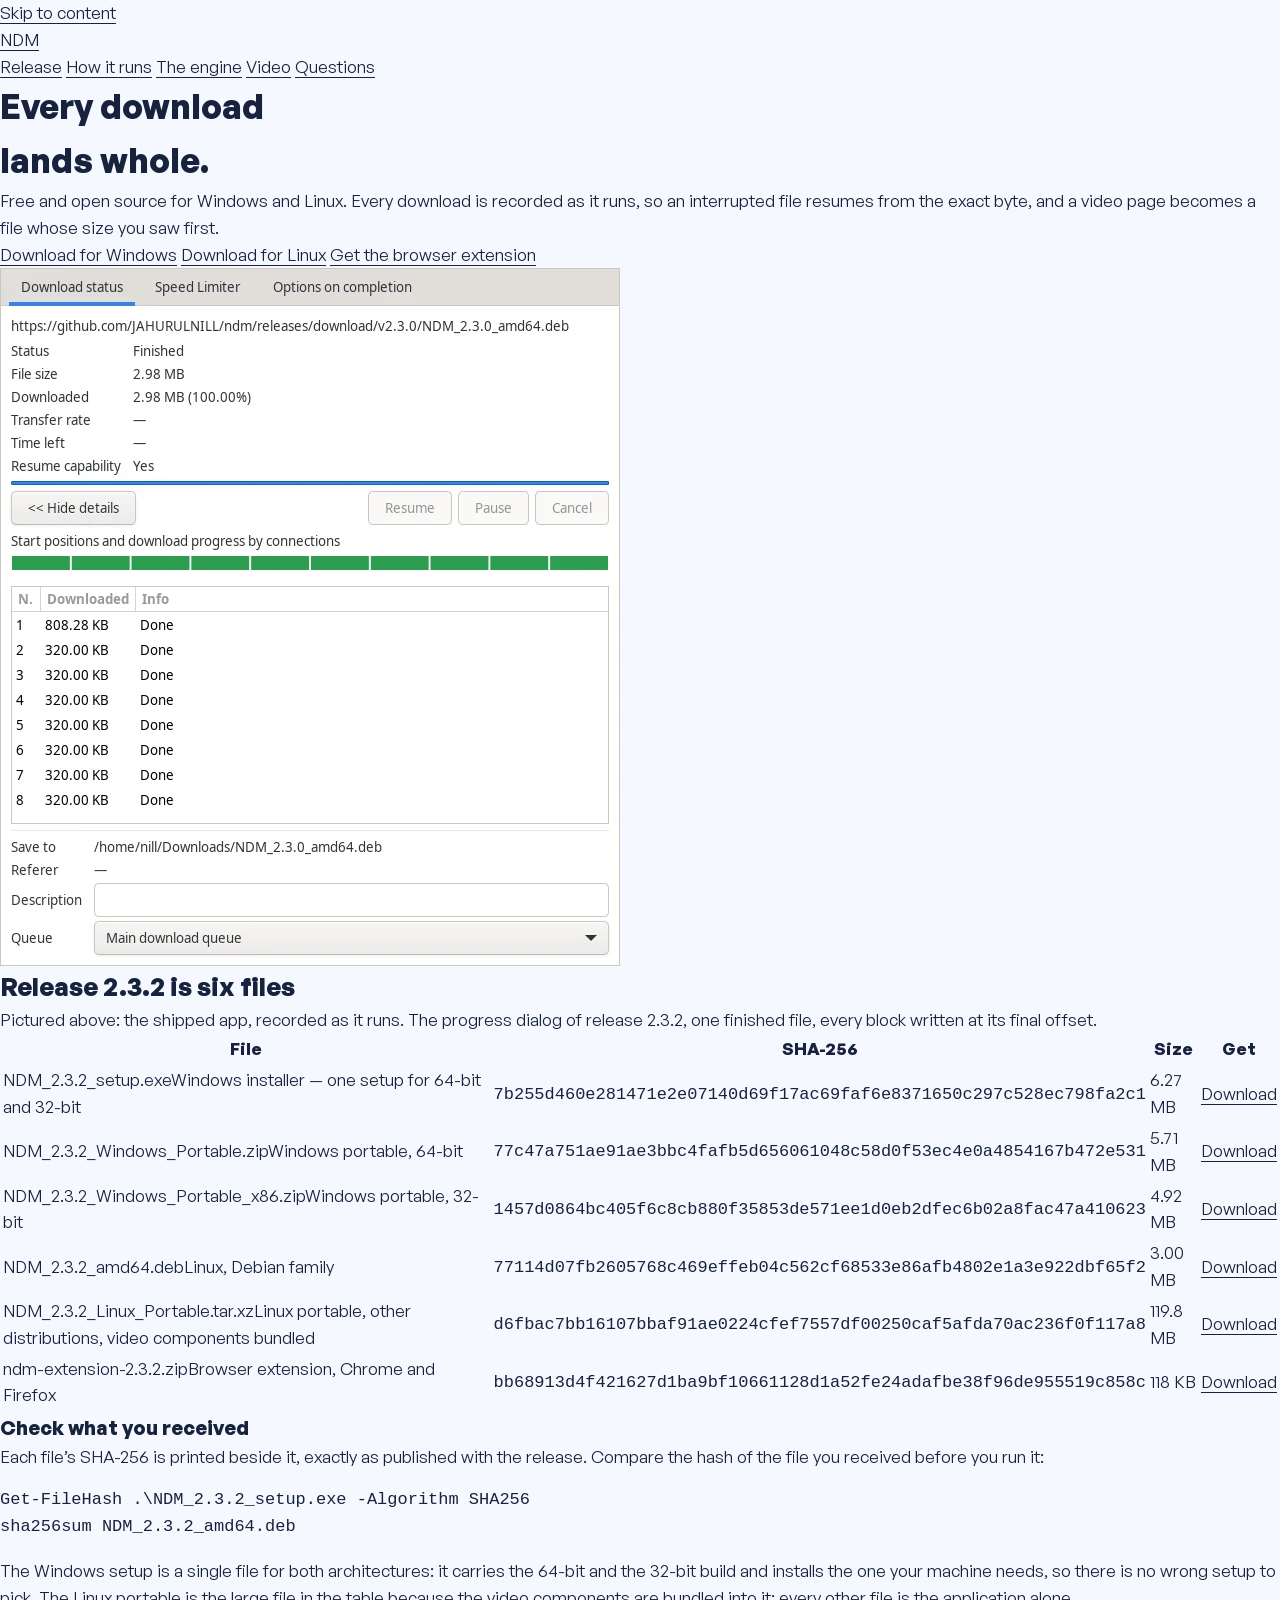
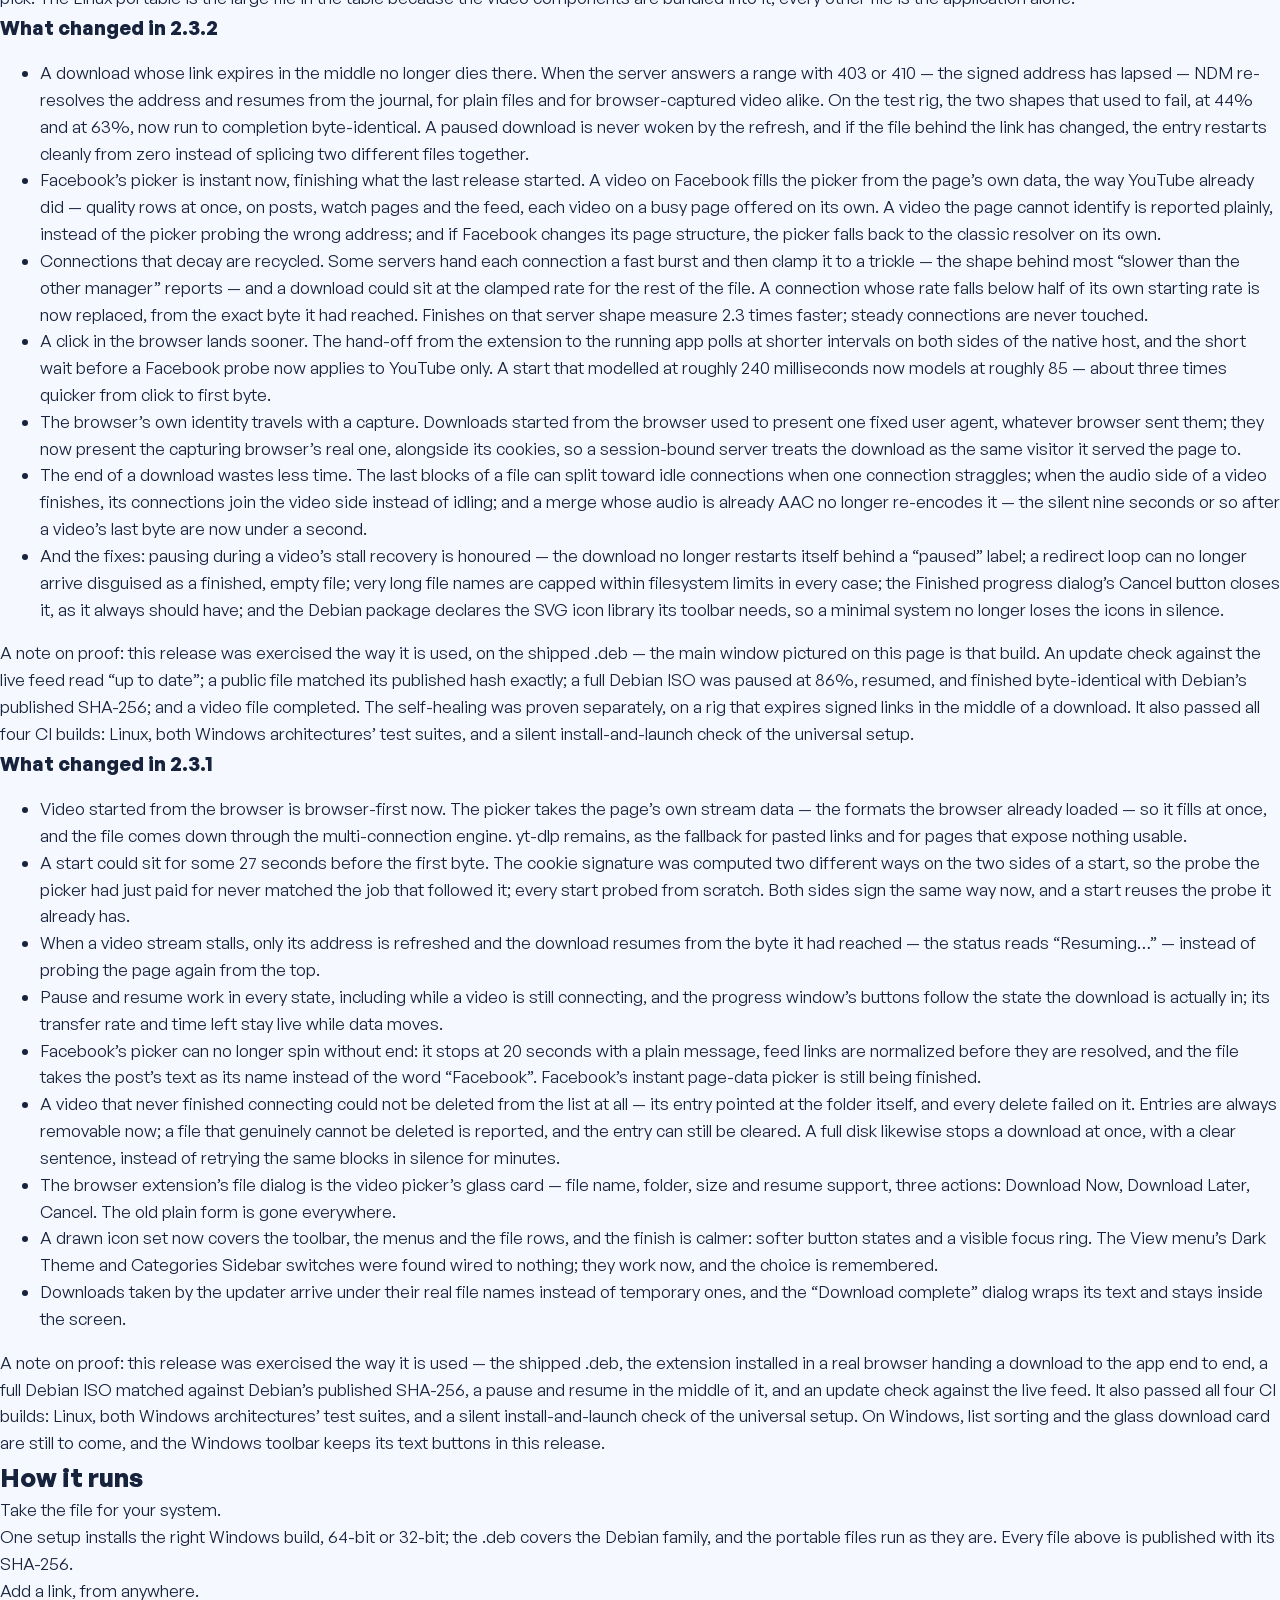
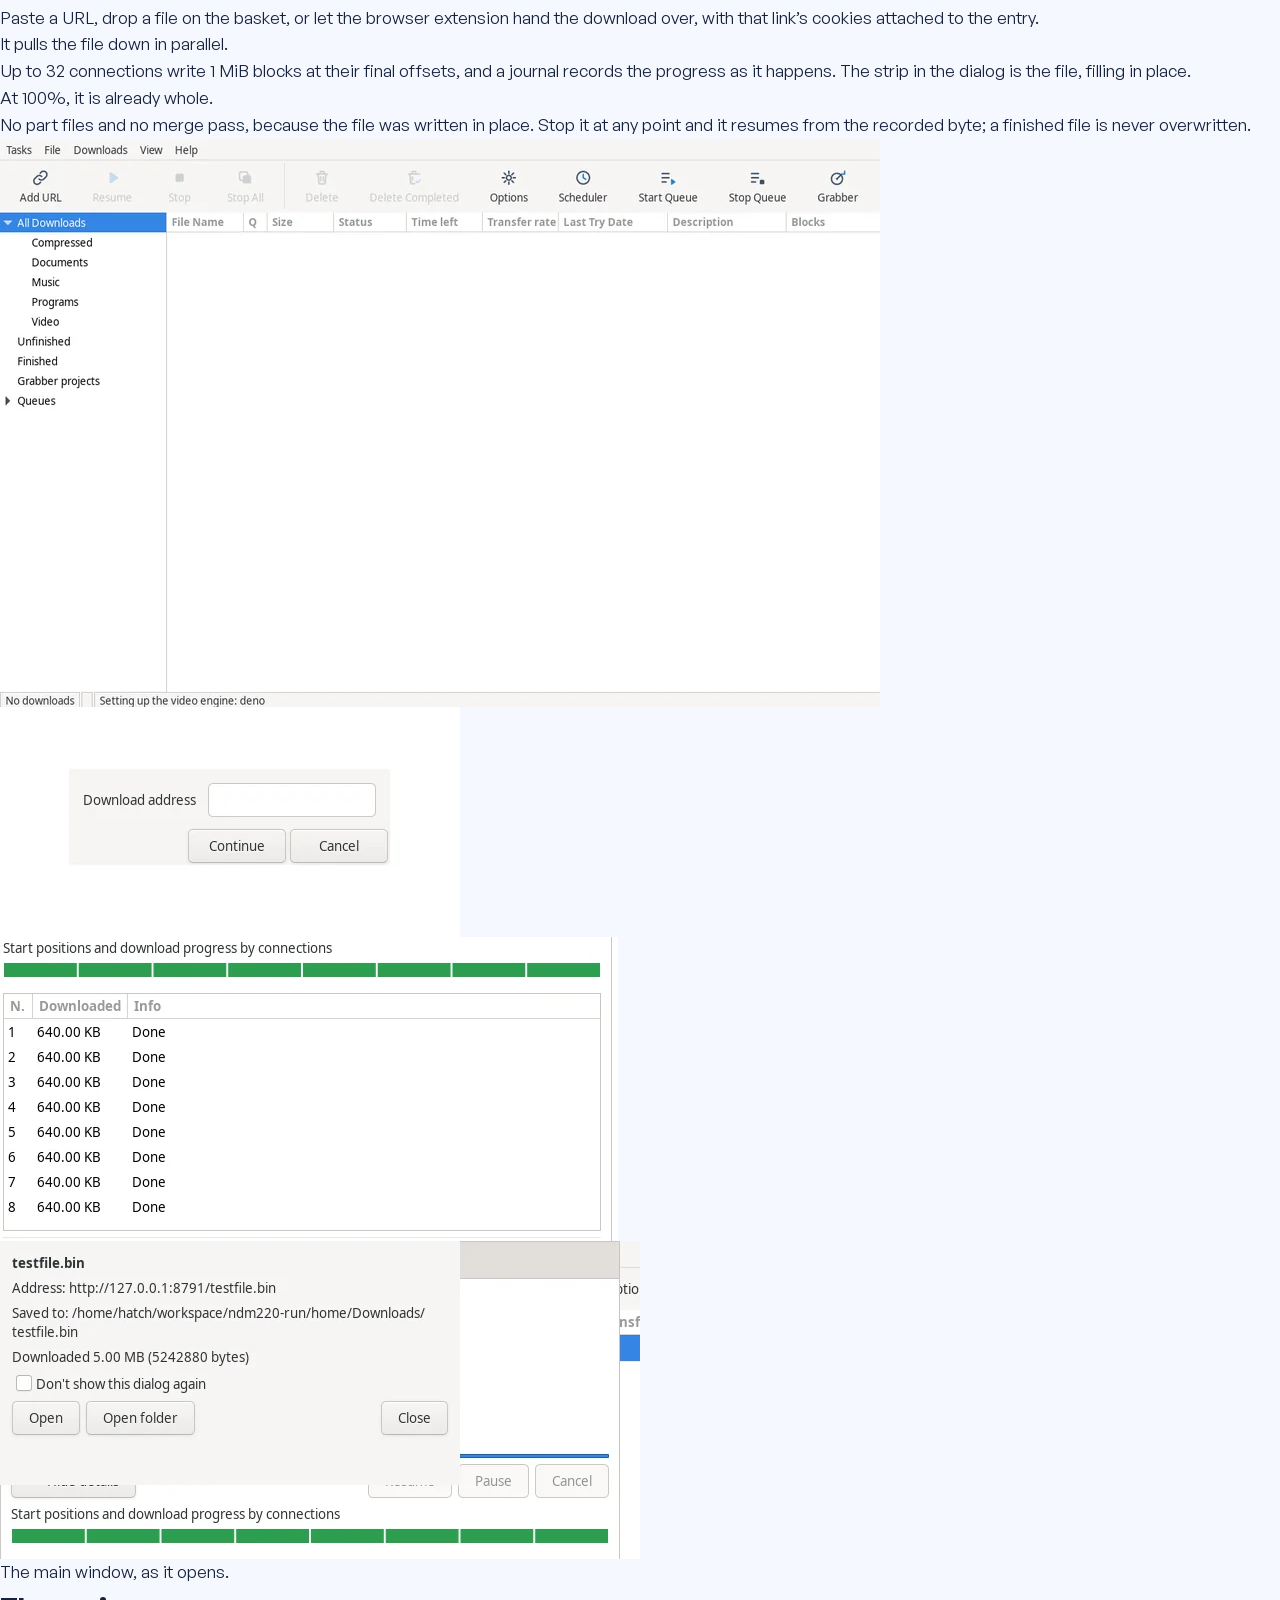
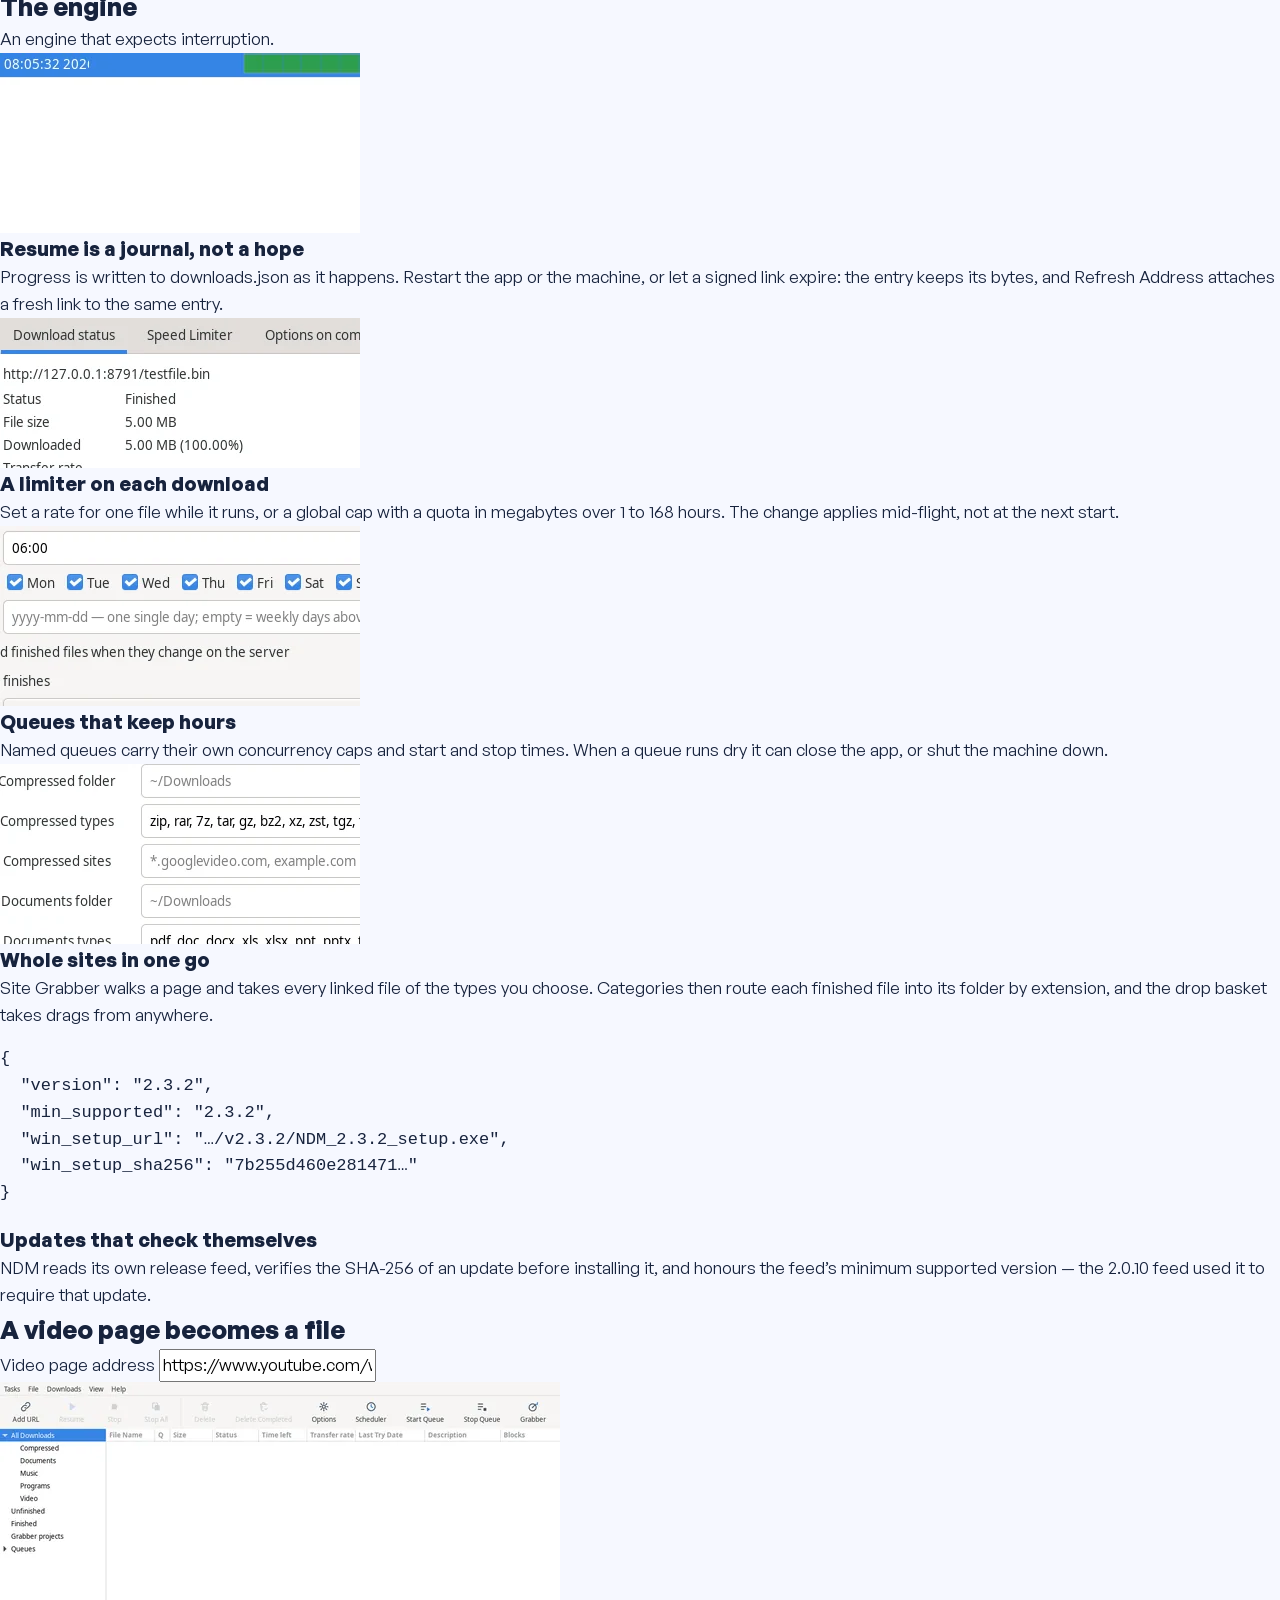
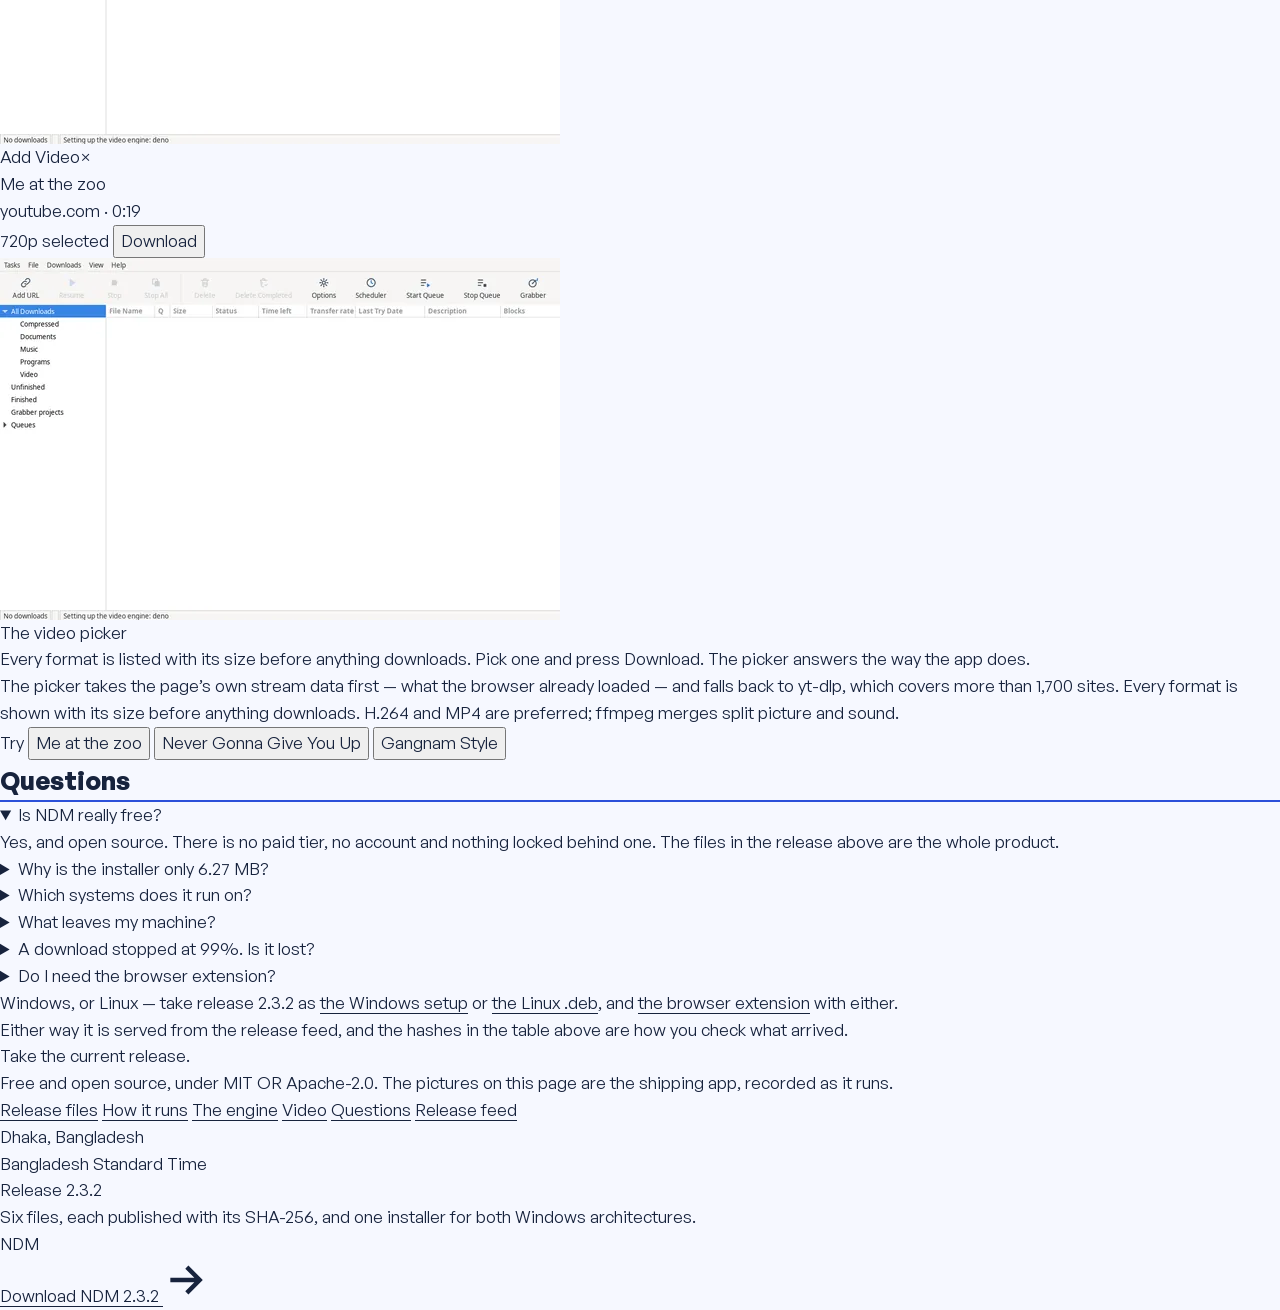
==== index.html @ d0471bc3 "site: release 2.3.2 — downloads, hashes, what changed, shipped screenshot" ====
<!DOCTYPE html>
<html lang="en">
<head>
<meta charset="utf-8">
<meta name="viewport" content="width=device-width, initial-scale=1">
<title>NDM — Nill Download Manager for Windows and Linux</title>
<meta name="description" content="NDM is a free download manager for Windows and Linux: up to 32 parallel connections per file, resume after restarts, video downloads via yt-dlp, a browser extension, and hash-verified self-updates.">
<link rel="icon" href="assets/favicon.svg" type="image/svg+xml">
<link rel="preconnect" href="https://api.fontshare.com">
<link rel="preconnect" href="https://cdn.fontshare.com" crossorigin>
<link href="https://api.fontshare.com/v2/css?f[]=general-sans@400,500,700&display=swap" rel="stylesheet">
<link rel="stylesheet" href="styles.css">
<script>document.documentElement.classList.add('js');</script>
</head>
<body>
<a class="skip" href="#main">Skip to content</a>

<header class="hero" id="top">
  <div class="topbar">
    <a class="wordmark" href="#top">NDM</a>
    <nav class="topnav" aria-label="Sections">
      <a href="#release">Release</a>
      <a href="#how">How it runs</a>
      <a href="#engine">The engine</a>
      <a href="#video">Video</a>
      <a href="#questions">Questions</a>
    </nav>
  </div>

  <div class="hero-copy">
    <h1 class="hero-name">Every download<br>lands whole.</h1>
    <p class="hero-support">Free and open source for Windows and Linux. Every download is recorded as it runs, so an interrupted file resumes from the exact byte, and a video page becomes a file whose size you saw first.</p>
    <div class="hero-action">
      <a class="btn" id="hero-download" href="https://github.com/JAHURULNILL/ndm/releases/download/v2.3.2/NDM_2.3.2_setup.exe">Download for Windows</a>
      <a class="btn btn-alt" id="hero-alt" href="https://github.com/JAHURULNILL/ndm/releases/download/v2.3.2/NDM_2.3.2_amd64.deb">Download for Linux</a>
      <a class="btn btn-ghost" href="https://github.com/JAHURULNILL/ndm/releases/download/v2.3.2/ndm-extension-2.3.2.zip">Get the browser extension</a>
    </div>
  </div>

  <div class="stage" aria-hidden="false">
    <figure class="hero-frag shutter">
      <img src="[data-uri]" alt="The NDM progress dialog at the end of a download: eight connections, each block of the file marked Done, the connection strip full" width="620" height="698">
    </figure>
  </div>
</header>

<main id="main">

<section class="release" id="release">
  <h2 class="sec-head rv">Release <span data-ver>2.3.2</span> is six files</h2>
  <p class="frag-cap rv">Pictured above: the shipped app, recorded as it runs. The progress dialog of release <span data-ver>2.3.2</span>, one finished file, every block written at its final offset.</p>

  <div class="ftable-wrap rv">
    <table class="ftable">
      <thead>
        <tr><th scope="col">File</th><th scope="col">SHA-256</th><th scope="col" class="num">Size</th><th scope="col"><span class="vh">Get</span></th></tr>
      </thead>
      <tbody>
        <tr>
          <td class="f-file"><span class="f-name">NDM_2.3.2_setup.exe</span><span class="f-kind">Windows installer — one setup for 64-bit and 32-bit</span></td>
          <td class="f-hash"><code data-hash="win_setup">7b255d460e281471e2e07140d69f17ac69faf6e8371650c297c528ec798fa2c1</code></td>
          <td class="f-size num">6.27 MB</td>
          <td class="f-get"><a href="https://github.com/JAHURULNILL/ndm/releases/download/v2.3.2/NDM_2.3.2_setup.exe" data-get="win_setup">Download</a></td>
        </tr>
        <tr>
          <td class="f-file"><span class="f-name">NDM_2.3.2_Windows_Portable.zip</span><span class="f-kind">Windows portable, 64-bit</span></td>
          <td class="f-hash"><code data-hash="win">77c47a751ae91ae3bbc4fafb5d656061048c58d0f53ec4e0a4854167b472e531</code></td>
          <td class="f-size num">5.71 MB</td>
          <td class="f-get"><a href="https://github.com/JAHURULNILL/ndm/releases/download/v2.3.2/NDM_2.3.2_Windows_Portable.zip" data-get="win">Download</a></td>
        </tr>
        <tr>
          <td class="f-file"><span class="f-name">NDM_2.3.2_Windows_Portable_x86.zip</span><span class="f-kind">Windows portable, 32-bit</span></td>
          <td class="f-hash"><code data-hash="win_x86">1457d0864bc405f6c8cb880f35853de571ee1d0eb2dfec6b02a8fac47a410623</code></td>
          <td class="f-size num">4.92 MB</td>
          <td class="f-get"><a href="https://github.com/JAHURULNILL/ndm/releases/download/v2.3.2/NDM_2.3.2_Windows_Portable_x86.zip" data-get="win_x86">Download</a></td>
        </tr>
        <tr>
          <td class="f-file"><span class="f-name">NDM_2.3.2_amd64.deb</span><span class="f-kind">Linux, Debian family</span></td>
          <td class="f-hash"><code data-hash="deb">77114d07fb2605768c469effeb04c562cf68533e86afb4802e1a3e922dbf65f2</code></td>
          <td class="f-size num">3.00 MB</td>
          <td class="f-get"><a href="https://github.com/JAHURULNILL/ndm/releases/download/v2.3.2/NDM_2.3.2_amd64.deb" data-get="deb">Download</a></td>
        </tr>
        <tr>
          <td class="f-file"><span class="f-name">NDM_2.3.2_Linux_Portable.tar.xz</span><span class="f-kind">Linux portable, other distributions, video components bundled</span></td>
          <td class="f-hash"><code>d6fbac7bb16107bbaf91ae0224cfef7557df00250caf5afda70ac236f0f117a8</code></td>
          <td class="f-size num">119.8 MB</td>
          <td class="f-get"><a href="https://github.com/JAHURULNILL/ndm/releases/download/v2.3.2/NDM_2.3.2_Linux_Portable.tar.xz">Download</a></td>
        </tr>
        <tr>
          <td class="f-file"><span class="f-name">ndm-extension-2.3.2.zip</span><span class="f-kind">Browser extension, Chrome and Firefox</span></td>
          <td class="f-hash"><code data-hash="ext">bb68913d4f421627d1ba9bf10661128d1a52fe24adafbe38f96de955519c858c</code></td>
          <td class="f-size num">118 KB</td>
          <td class="f-get"><a href="https://github.com/JAHURULNILL/ndm/releases/download/v2.3.2/ndm-extension-2.3.2.zip">Download</a></td>
        </tr>
      </tbody>
    </table>
  </div>

  <div class="release-under">
    <div class="verify rv">
      <h3>Check what you received</h3>
      <p>Each file&rsquo;s SHA-256 is printed beside it, exactly as published with the release. Compare the hash of the file you received before you run it:</p>
      <pre><code>Get-FileHash .\NDM_2.3.2_setup.exe -Algorithm SHA256
sha256sum NDM_2.3.2_amd64.deb</code></pre>
      <p>The Windows setup is a single file for both architectures: it carries the 64-bit and the 32-bit build and installs the one your machine needs, so there is no wrong setup to pick. The Linux portable is the large file in the table because the video components are bundled into it; every other file is the application alone.</p>
    </div>
    <div class="changed rv">
      <h3>What changed in <span data-ver>2.3.2</span></h3>
      <ul>
        <li>A download whose link expires in the middle no longer dies there. When the server answers a range with 403 or 410 — the signed address has lapsed — NDM re-resolves the address and resumes from the journal, for plain files and for browser-captured video alike. On the test rig, the two shapes that used to fail, at 44% and at 63%, now run to completion byte-identical. A paused download is never woken by the refresh, and if the file behind the link has changed, the entry restarts cleanly from zero instead of splicing two different files together.</li>
        <li>Facebook&rsquo;s picker is instant now, finishing what the last release started. A video on Facebook fills the picker from the page&rsquo;s own data, the way YouTube already did — quality rows at once, on posts, watch pages and the feed, each video on a busy page offered on its own. A video the page cannot identify is reported plainly, instead of the picker probing the wrong address; and if Facebook changes its page structure, the picker falls back to the classic resolver on its own.</li>
        <li>Connections that decay are recycled. Some servers hand each connection a fast burst and then clamp it to a trickle — the shape behind most &ldquo;slower than the other manager&rdquo; reports — and a download could sit at the clamped rate for the rest of the file. A connection whose rate falls below half of its own starting rate is now replaced, from the exact byte it had reached. Finishes on that server shape measure 2.3 times faster; steady connections are never touched.</li>
        <li>A click in the browser lands sooner. The hand-off from the extension to the running app polls at shorter intervals on both sides of the native host, and the short wait before a Facebook probe now applies to YouTube only. A start that modelled at roughly 240 milliseconds now models at roughly 85 — about three times quicker from click to first byte.</li>
        <li>The browser&rsquo;s own identity travels with a capture. Downloads started from the browser used to present one fixed user agent, whatever browser sent them; they now present the capturing browser&rsquo;s real one, alongside its cookies, so a session-bound server treats the download as the same visitor it served the page to.</li>
        <li>The end of a download wastes less time. The last blocks of a file can split toward idle connections when one connection straggles; when the audio side of a video finishes, its connections join the video side instead of idling; and a merge whose audio is already AAC no longer re-encodes it — the silent nine seconds or so after a video&rsquo;s last byte are now under a second.</li>
        <li>And the fixes: pausing during a video&rsquo;s stall recovery is honoured — the download no longer restarts itself behind a &ldquo;paused&rdquo; label; a redirect loop can no longer arrive disguised as a finished, empty file; very long file names are capped within filesystem limits in every case; the Finished progress dialog&rsquo;s Cancel button closes it, as it always should have; and the Debian package declares the SVG icon library its toolbar needs, so a minimal system no longer loses the icons in silence.</li>
      </ul>
      <p class="changed-note">A note on proof: this release was exercised the way it is used, on the shipped .deb — the main window pictured on this page is that build. An update check against the live feed read &ldquo;up to date&rdquo;; a public file matched its published hash exactly; a full Debian ISO was paused at 86%, resumed, and finished byte-identical with Debian&rsquo;s published SHA-256; and a video file completed. The self-healing was proven separately, on a rig that expires signed links in the middle of a download. It also passed all four CI builds: Linux, both Windows architectures&rsquo; test suites, and a silent install-and-launch check of the universal setup.</p>
      <h3>What changed in 2.3.1</h3>
      <ul>
        <li>Video started from the browser is browser-first now. The picker takes the page&rsquo;s own stream data — the formats the browser already loaded — so it fills at once, and the file comes down through the multi-connection engine. yt-dlp remains, as the fallback for pasted links and for pages that expose nothing usable.</li>
        <li>A start could sit for some 27 seconds before the first byte. The cookie signature was computed two different ways on the two sides of a start, so the probe the picker had just paid for never matched the job that followed it; every start probed from scratch. Both sides sign the same way now, and a start reuses the probe it already has.</li>
        <li>When a video stream stalls, only its address is refreshed and the download resumes from the byte it had reached — the status reads &ldquo;Resuming&hellip;&rdquo; — instead of probing the page again from the top.</li>
        <li>Pause and resume work in every state, including while a video is still connecting, and the progress window&rsquo;s buttons follow the state the download is actually in; its transfer rate and time left stay live while data moves.</li>
        <li>Facebook&rsquo;s picker can no longer spin without end: it stops at 20 seconds with a plain message, feed links are normalized before they are resolved, and the file takes the post&rsquo;s text as its name instead of the word &ldquo;Facebook&rdquo;. Facebook&rsquo;s instant page-data picker is still being finished.</li>
        <li>A video that never finished connecting could not be deleted from the list at all — its entry pointed at the folder itself, and every delete failed on it. Entries are always removable now; a file that genuinely cannot be deleted is reported, and the entry can still be cleared. A full disk likewise stops a download at once, with a clear sentence, instead of retrying the same blocks in silence for minutes.</li>
        <li>The browser extension&rsquo;s file dialog is the video picker&rsquo;s glass card — file name, folder, size and resume support, three actions: Download Now, Download Later, Cancel. The old plain form is gone everywhere.</li>
        <li>A drawn icon set now covers the toolbar, the menus and the file rows, and the finish is calmer: softer button states and a visible focus ring. The View menu&rsquo;s Dark Theme and Categories Sidebar switches were found wired to nothing; they work now, and the choice is remembered.</li>
        <li>Downloads taken by the updater arrive under their real file names instead of temporary ones, and the &ldquo;Download complete&rdquo; dialog wraps its text and stays inside the screen.</li>
      </ul>
      <p class="changed-note">A note on proof: this release was exercised the way it is used — the shipped .deb, the extension installed in a real browser handing a download to the app end to end, a full Debian ISO matched against Debian&rsquo;s published SHA-256, a pause and resume in the middle of it, and an update check against the live feed. It also passed all four CI builds: Linux, both Windows architectures&rsquo; test suites, and a silent install-and-launch check of the universal setup. On Windows, list sorting and the glass download card are still to come, and the Windows toolbar keeps its text buttons in this release.</p>
    </div>
  </div>
</section>

<section class="how" id="how">
  <h2 class="sec-head rv">How it runs</h2>
  <div class="how-grid">
    <div class="how-steps">
      <div class="hstep is-active" data-how-step>
        <p class="hstep-line">Take the file for your system.</p>
        <p class="hstep-note">One setup installs the right Windows build, 64-bit or 32-bit; the .deb covers the Debian family, and the portable files run as they are. Every file above is published with its SHA-256.</p>
      </div>
      <div class="hstep" data-how-step>
        <p class="hstep-line">Add a link, from anywhere.</p>
        <p class="hstep-note">Paste a URL, drop a file on the basket, or let the browser extension hand the download over, with that link&rsquo;s cookies attached to the entry.</p>
      </div>
      <div class="hstep" data-how-step>
        <p class="hstep-line">It pulls the file down in parallel.</p>
        <p class="hstep-note">Up to 32 connections write 1 MiB blocks at their final offsets, and a journal records the progress as it happens. The strip in the dialog is the file, filling in place.</p>
      </div>
      <div class="hstep" data-how-step>
        <p class="hstep-line">At 100%, it is already whole.</p>
        <p class="hstep-note">No part files and no merge pass, because the file was written in place. Stop it at any point and it resumes from the recorded byte; a finished file is never overwritten.</p>
      </div>
    </div>
    <div class="how-stage">
      <div class="how-frame">
        <img class="how-img is-on" data-how-img src="[data-uri]" alt="The NDM main window, open and ready: the category list, the toolbar and an empty download list" width="880" height="568">
        <img class="how-img" data-how-img src="[data-uri]" alt="The Download address dialog over the NDM window, waiting for a link" width="460" height="230" loading="lazy">
        <img class="how-img" data-how-img src="[data-uri]" alt="The per-connection table in the progress dialog: eight connections, each with its downloaded amount and status" width="618" height="304" loading="lazy">
        <img class="how-img" data-how-img src="[data-uri]" alt="The Download complete dialog over the progress dialog, the connection strip full beneath it" width="640" height="318" loading="lazy">
      </div>
      <p class="how-cap" data-how-cap>The main window, as it opens.</p>
    </div>
  </div>
</section>

<section class="engine" id="engine">
  <h2 class="sec-head rv">The engine</h2>
  <p class="statement rv">An engine that expects interruption.</p>

  <div class="mod rv">
    <figure class="mod-panel"><img src="[data-uri]" alt="One row of the download list: the file&rsquo;s last try date and its blocks, all filled" width="360" height="180" loading="lazy"></figure>
    <div class="mod-text">
      <h3>Resume is a journal, not a hope</h3>
      <p>Progress is written to downloads.json as it happens. Restart the app or the machine, or let a signed link expire: the entry keeps its bytes, and Refresh Address attaches a fresh link to the same entry.</p>
    </div>
  </div>

  <div class="mod rv">
    <figure class="mod-panel"><img src="[data-uri]" alt="The progress dialog&rsquo;s tabs: Download status, Speed Limiter, Options on completion" width="360" height="150" loading="lazy"></figure>
    <div class="mod-text">
      <h3>A limiter on each download</h3>
      <p>Set a rate for one file while it runs, or a global cap with a quota in megabytes over 1 to 168 hours. The change applies mid-flight, not at the next start.</p>
    </div>
  </div>

  <div class="mod rv">
    <figure class="mod-panel"><img src="[data-uri]" alt="The scheduler for one queue: start and stop times, and the days of the week it runs on" width="360" height="180" loading="lazy"></figure>
    <div class="mod-text">
      <h3>Queues that keep hours</h3>
      <p>Named queues carry their own concurrency caps and start and stop times. When a queue runs dry it can close the app, or shut the machine down.</p>
    </div>
  </div>

  <div class="mod rv">
    <figure class="mod-panel"><img src="[data-uri]" alt="The category editor: each category&rsquo;s file types and the sites that route files into it" width="360" height="180" loading="lazy"></figure>
    <div class="mod-text">
      <h3>Whole sites in one go</h3>
      <p>Site Grabber walks a page and takes every linked file of the types you choose. Categories then route each finished file into its folder by extension, and the drop basket takes drags from anywhere.</p>
    </div>
  </div>

  <div class="mod rv">
    <figure class="mod-panel mod-panel-code"><pre><code>{
  "version": "2.3.2",
  "min_supported": "2.3.2",
  "win_setup_url": "…/v2.3.2/NDM_2.3.2_setup.exe",
  "win_setup_sha256": "7b255d460e281471…"
}</code></pre></figure>
    <div class="mod-text">
      <h3>Updates that check themselves</h3>
      <p>NDM reads its own release feed, verifies the SHA-256 of an update before installing it, and honours the feed&rsquo;s minimum supported version — the 2.0.10 feed used it to require that update.</p>
    </div>
  </div>
</section>

<section class="video" id="video">
  <h2 class="sec-head sec-head-light rv">A video page becomes a file</h2>
  <div class="video-top rv">
    <label class="video-label" for="video-url">Video page address</label>
    <input class="video-input" id="video-url" type="url" value="https://www.youtube.com/watch?v=aqz-KE-bpKQ" autocomplete="off" spellcheck="false" aria-describedby="pk-status">
  </div>

  <div class="pk-stage">
    <img class="pk-flank pk-flank-l" src="[data-uri]" alt="" aria-hidden="true" width="560" height="362" loading="lazy">
    <div class="picker" data-ui role="group" aria-label="The NDM video picker, demonstrated">
      <div class="pk-sheet">
        <div class="pk-head"><span>Add Video</span><span class="pk-x" aria-hidden="true">&times;</span></div>
        <div class="pk-body">
          <p class="pk-name" id="pk-name">Me at the zoo</p>
          <p class="pk-meta"><span id="pk-host">youtube.com</span> &middot; <span id="pk-dur">0:19</span></p>
          <div class="pk-rows" id="pk-rows" role="radiogroup" aria-label="Formats"></div>
          <div class="pk-foot">
            <span class="pk-status" id="pk-status" aria-live="polite">720p selected</span>
            <button class="pk-download" id="pk-download" type="button">Download</button>
          </div>
        </div>
      </div>
    </div>
    <img class="pk-flank pk-flank-r" src="[data-uri]" alt="" aria-hidden="true" width="560" height="362" loading="lazy">
  </div>
  <div class="pk-side">
    <p class="pk-side-name">The video picker</p>
    <p class="pk-side-text">Every format is listed with its size before anything downloads. Pick one and press Download. The picker answers the way the app does.</p>
  </div>

  <p class="video-note rv">The picker takes the page&rsquo;s own stream data first — what the browser already loaded — and falls back to yt-dlp, which covers more than 1,700 sites. Every format is shown with its size before anything downloads. H.264 and MP4 are preferred; ffmpeg merges split picture and sound.</p>
  <div class="examples rv">
    <span class="examples-word">Try</span>
    <button type="button" data-ex="zoo">Me at the zoo</button>
    <button type="button" data-ex="rick">Never Gonna Give You Up</button>
    <button type="button" data-ex="gangnam">Gangnam Style</button>
  </div>
</section>

<section class="faq" id="questions">
  <div class="faq-grid">
    <h2 class="sec-head faq-h">Questions</h2>
    <div class="faq-list">
      <details class="qa" name="faq" open>
        <summary>Is NDM really free?</summary>
        <p>Yes, and open source. There is no paid tier, no account and nothing locked behind one. The files in the release above are the whole product.</p>
      </details>
      <details class="qa" name="faq">
        <summary>Why is the installer only 6.27 MB?</summary>
        <p>It carries both Windows builds of the app and nothing else: one Rust engine serves both platforms, and the app brings its C runtime with it. The video components (yt-dlp, deno and ffmpeg) are downloaded once, in the background, the first time a video is resolved, and each is checked against a SHA-256 pinned in the app before it may run.</p>
      </details>
      <details class="qa" name="faq">
        <summary>Which systems does it run on?</summary>
        <p>Windows 7 SP1, 8, 8.1, 10 and 11, in 64-bit and 32-bit — the one installer picks the build that matches the machine. On Linux, a Debian-family distribution on x86-64 (Debian, Ubuntu, Zorin OS, Linux Mint and derivatives), through the .deb or the portable tarball.</p>
      </details>
      <details class="qa" name="faq">
        <summary>What leaves my machine?</summary>
        <p>Your downloads, from the servers you pick. An update check against the release feed. And one anonymous install count, an empty request with no identifier attached. There is no telemetry and no sign-in.</p>
      </details>
      <details class="qa" name="faq">
        <summary>A download stopped at 99%. Is it lost?</summary>
        <p>No. Progress lives in the journal, not in temporary part files, because there are no part files. Resume continues from the recorded byte. If the link itself has expired, Refresh Address attaches a fresh signed link to the same entry, and an interrupted merge restores as paused and is verified before it can count as finished.</p>
      </details>
      <details class="qa" name="faq">
        <summary>Do I need the browser extension?</summary>
        <p>No. Paste a link, or drag one onto the drop basket. The extension, for Chrome and Firefox, only removes the copy and paste: it sends the browser&rsquo;s downloads to the app, carrying the cookies for that link, which are stored with that entry only.</p>
      </details>
    </div>
  </div>
</section>

<section class="cta">
  <p class="cta-statement rv">Windows, or Linux — take release <span data-ver>2.3.2</span> as <a class="cta-btn cta-btn-a" href="https://github.com/JAHURULNILL/ndm/releases/download/v2.3.2/NDM_2.3.2_setup.exe">the Windows setup</a> or <a class="cta-btn cta-btn-b" href="https://github.com/JAHURULNILL/ndm/releases/download/v2.3.2/NDM_2.3.2_amd64.deb">the Linux .deb</a>, and <a class="cta-btn cta-btn-c" href="https://github.com/JAHURULNILL/ndm/releases/download/v2.3.2/ndm-extension-2.3.2.zip">the browser extension</a> with either.</p>
  <p class="cta-after rv">Either way it is served from the release feed, and the hashes in the table above are how you check what arrived.</p>
</section>

</main>

<footer class="footer">
  <div class="ft-row">
    <div class="ft ft-state">
      <p class="ft-big">Take the current release.</p>
      <p class="ft-legal">Free and open source, under MIT OR Apache-2.0. The pictures on this page are the shipping app, recorded as it runs.</p>
    </div>
    <nav class="ft ft-nav" aria-label="Footer">
      <a href="#release">Release files</a>
      <a href="#how">How it runs</a>
      <a href="#engine">The engine</a>
      <a href="#video">Video</a>
      <a href="#questions">Questions</a>
      <a href="https://github.com/JAHURULNILL/ndm/releases/latest/download/release.json">Release feed</a>
    </nav>
    <div class="ft ft-place">
      <p class="ft-place-name">Dhaka, Bangladesh</p>
      <p class="ft-time" id="dhaka-time">Bangladesh Standard Time</p>
    </div>
    <div class="ft ft-ver">
      <p class="ft-ver-n">Release <span data-ver>2.3.2</span></p>
      <p class="ft-ver-note">Six files, each published with its SHA-256, and one installer for both Windows architectures.</p>
    </div>
  </div>
  <div class="ft-row ft-row2">
    <div class="ft ft-mark" aria-hidden="true">NDM</div>
    <a class="ft ft-get" id="footer-download" href="https://github.com/JAHURULNILL/ndm/releases/download/v2.3.2/NDM_2.3.2_setup.exe">
      <span class="ft-get-text">Download NDM <span data-ver>2.3.2</span></span>
      <svg class="ft-arrow" viewBox="0 0 24 24" width="44" height="44" aria-hidden="true"><path d="M4 12h15M13 5l7 7-7 7" fill="none" stroke="currentColor" stroke-width="2.4"/></svg>
    </a>
  </div>
</footer>

<script src="app.js"></script>
</body>
</html>
---- styles.css ----
@font-face {
  font-family: "Barlow Condensed";
  src: url("assets/fonts/barlow-condensed-600.woff2") format("woff2");
  font-style: normal;
  font-weight: 600;
  font-display: swap;
}
@font-face {
  font-family: "General Sans";
  src: url("assets/fonts/general-sans-400.woff2") format("woff2");
  font-weight: 400;
  font-style: normal;
  font-display: swap;
}
@font-face {
  font-family: "General Sans";
  src: url("assets/fonts/general-sans-500.woff2") format("woff2");
  font-weight: 500;
  font-style: normal;
  font-display: swap;
}
@font-face {
  font-family: "General Sans";
  src: url("assets/fonts/general-sans-600.woff2") format("woff2");
  font-weight: 600;
  font-style: normal;
  font-display: swap;
}
@font-face {
  font-family: "General Sans";
  src: url("assets/fonts/general-sans-700.woff2") format("woff2");
  font-weight: 700;
  font-style: normal;
  font-display: swap;
}

:root {
  color-scheme: light;
  --canvas: #f6f8ff;
  --paper: #ffffff;
  --paper-blue: #e9eeff;
  --paper-green: #e8f5ef;
  --paper-orange: #fff0e9;
  --ink: #17233d;
  --ink-soft: #354661;
  --muted: #50627d;
  --blue: #2b50d9;
  --blue-deep: #1d3eae;
  --green: #18785a;
  --green-deep: #10583f;
  --orange: #c9472f;
  --orange-deep: #b83d27;
  --line: #cdd8ed;
  --line-light: #e2e8f5;
  --success: #176343;
  --danger: #a3312d;
  --font: "General Sans", "Segoe UI", sans-serif;
  --display: "Barlow Condensed", "Arial Narrow", sans-serif;
  --mono: "SFMono-Regular", Consolas, "Liberation Mono", monospace;
  --page-width: 1320px;
  --gutter: clamp(20px, 4.6vw, 68px);
  --section-space: clamp(76px, 9vw, 124px);
  --body-size: clamp(0.98rem, 0.95rem + 0.14vw, 1.08rem);
}

* { box-sizing: border-box; }
html { scroll-behavior: smooth; scroll-padding-top: 26px; }
body {
  margin: 0;
  background: var(--canvas);
  color: var(--ink);
  font-family: var(--font);
  font-size: var(--body-size);
  line-height: 1.58;
  -webkit-font-smoothing: antialiased;
  text-rendering: optimizeLegibility;
  scrollbar-color: var(--blue) var(--paper-blue);
}
::selection { color: #fff; background: var(--blue-deep); }
::-webkit-scrollbar { width: 12px; }
::-webkit-scrollbar-track { background: var(--paper-blue); }
::-webkit-scrollbar-thumb { background: var(--blue); border: 3px solid var(--paper-blue); }
a { color: inherit; text-underline-offset: 0.22em; }
button, a, summary { touch-action: manipulation; }
button, input { font: inherit; }
button { color: inherit; }
:focus-visible { outline: 3px solid var(--blue-deep); outline-offset: 4px; }
img { display: block; max-width: 100%; }
figure { margin: 0; }
p { margin: 0; text-wrap: pretty; }
strong, b { font-weight: 700; }
h1, h2, h3, h4 { margin: 0; text-wrap: balance; }
.shell { width: min(100%, var(--page-width)); margin-inline: auto; padding-inline: var(--gutter); }
.sr-only {
  position: absolute;
  width: 1px;
  height: 1px;
  padding: 0;
  margin: -1px;
  overflow: hidden;
  clip: rect(0, 0, 0, 0);
  white-space: nowrap;
  border: 0;
}
.skip-link {
  position: absolute;
  z-index: 20;
  top: 10px;
  left: var(--gutter);
  transform: translateY(-160%);
  padding: 10px 16px;
  background: var(--ink);
  color: #fff;
  font-weight: 700;
}
.skip-link:focus { transform: translateY(0); }

.site-header { background: var(--paper); border-bottom: 1px solid var(--line); }
.header-inner {
  display: flex;
  width: min(100%, var(--page-width));
  min-height: 74px;
  align-items: center;
  gap: 32px;
  margin-inline: auto;
  padding: 11px var(--gutter);
}
.brand { display: inline-flex; align-items: center; gap: 9px; flex: 0 0 auto; text-decoration: none; }
.brand-mark { width: 34px; height: 34px; color: var(--blue); }
.brand-word { color: var(--ink); font-family: var(--display); font-size: 2rem; font-weight: 600; line-height: 1; letter-spacing: 0.015em; }
.brand-descriptor { margin-left: 2px; color: var(--muted); font-size: 0.76rem; }
.site-nav { display: flex; align-items: center; gap: clamp(13px, 2.5vw, 30px); margin-left: auto; }
.site-nav a {
  display: inline-flex;
  min-height: 44px;
  align-items: center;
  gap: 5px;
  color: var(--ink-soft);
  font-size: 0.82rem;
  font-weight: 600;
  text-decoration: none;
  transition: color 150ms ease;
}
.site-nav a:hover { color: var(--blue); }
.site-nav .source-link { color: var(--blue-deep); }
.source-link svg, .all-packages-link svg, .feed-link svg, .package-download svg { width: 16px; height: 16px; flex: 0 0 auto; }

.opening { padding-top: clamp(34px, 4.8vw, 66px); padding-bottom: clamp(52px, 6vw, 82px); }
.opening-heading { display: grid; grid-template-columns: minmax(0, 1fr) auto; align-items: end; gap: clamp(24px, 5vw, 72px); }
.opening-copy { max-width: 850px; }
.opening h1 {
  max-width: 17ch;
  color: var(--ink);
  font-family: var(--display);
  font-size: clamp(3.5rem, 6.4vw, 5.8rem);
  font-weight: 600;
  letter-spacing: -0.025em;
  line-height: 0.94;
}
.opening-lede { max-width: 70ch; margin-top: 18px; color: var(--ink-soft); font-size: clamp(0.98rem, 0.96rem + 0.18vw, 1.08rem); line-height: 1.58; }
.release-mark { display: grid; grid-template-columns: auto auto; align-items: center; gap: 1px 12px; min-width: 184px; padding: 11px 14px 12px; background: var(--paper-blue); border-bottom: 3px solid var(--blue); }
.release-mark span { color: var(--ink-soft); font-size: 0.7rem; font-weight: 600; }
.release-mark strong { grid-row: span 2; color: var(--blue-deep); font-family: var(--display); font-size: 2.3rem; font-weight: 600; line-height: 1; }

.download-map { margin-top: clamp(30px, 4vw, 48px); }
.download-map-head { display: flex; align-items: end; justify-content: space-between; gap: 24px; margin-bottom: 17px; }
.download-map-head h2 { color: var(--ink); font-family: var(--display); font-size: clamp(2.25rem, 3.5vw, 3.15rem); font-weight: 600; letter-spacing: -0.018em; line-height: 0.98; }
.download-map-head p { margin-top: 4px; color: var(--muted); font-size: 0.86rem; }
.all-packages-link, .feed-link { display: inline-flex; min-height: 42px; align-items: center; gap: 8px; flex: 0 0 auto; color: var(--blue-deep); font-size: 0.77rem; font-weight: 700; text-decoration-thickness: 1px; text-underline-offset: 4px; }
.all-packages-link:hover, .feed-link:hover { color: var(--orange-deep); }
.route-track { display: grid; grid-template-columns: repeat(3, minmax(0, 1fr)); align-items: stretch; gap: clamp(12px, 1.6vw, 22px); }
.route-card {
  --route-color: var(--blue);
  --route-hover: var(--blue-deep);
  display: flex;
  min-width: 0;
  flex-direction: column;
  background: var(--paper);
  box-shadow: 0 8px 18px rgba(34, 56, 105, 0.09);
  transition: box-shadow 180ms ease, transform 180ms ease;
}
.route-card:hover { transform: translateY(-2px); box-shadow: 0 12px 24px rgba(34, 56, 105, 0.14); }
.route-windows { --route-color: var(--blue); --route-hover: var(--blue-deep); }
.route-linux { --route-color: var(--green); --route-hover: var(--green-deep); }
.route-extension { --route-color: var(--orange); --route-hover: var(--orange-deep); }
.route-card[data-recommended="true"] { box-shadow: 0 0 0 2px var(--route-color), 0 10px 22px rgba(34, 56, 105, 0.12); }
.route-band { display: flex; min-height: 48px; align-items: center; justify-content: space-between; gap: 8px; padding: 9px clamp(14px, 1.7vw, 22px); background: var(--route-color); color: #fff; font-size: 0.76rem; font-weight: 700; letter-spacing: 0.015em; }
.route-recommendation, .route-optional { padding: 4px 7px; background: rgba(255, 255, 255, 0.19); color: #fff; font-size: 0.64rem; font-weight: 700; white-space: nowrap; }
.route-recommendation[hidden] { display: none; }
.route-body { display: flex; min-height: 254px; flex: 1; flex-direction: column; padding: 18px clamp(14px, 1.8vw, 24px) 16px; }
.route-body h3 { color: var(--ink); font-family: var(--display); font-size: clamp(1.65rem, 2vw, 2rem); font-weight: 600; line-height: 1.04; }
.route-body > p { min-height: 47px; margin-top: 7px; color: var(--muted); font-size: 0.78rem; line-height: 1.45; }
.route-file { display: flex; min-width: 0; align-items: center; justify-content: space-between; gap: 7px; margin-top: 12px; padding: 9px 0; border-top: 1px solid var(--line-light); border-bottom: 1px solid var(--line-light); }
.route-file code { min-width: 0; color: var(--ink-soft); font-family: var(--mono); font-size: 0.62rem; line-height: 1.35; overflow-wrap: anywhere; }
.route-file span { flex: 0 0 auto; color: var(--ink); font-size: 0.72rem; font-weight: 700; font-variant-numeric: tabular-nums; }
.route-button { display: flex; min-height: 50px; align-items: center; justify-content: space-between; gap: 14px; margin-top: 13px; padding: 11px 14px 11px 16px; background: var(--route-color); color: #fff; font-size: 0.84rem; font-weight: 700; text-decoration: none; transition: background-color 150ms ease, transform 150ms ease; }
.route-button:hover { background: var(--route-hover); transform: translateY(-1px); }
.route-button:active { transform: translateY(1px); }
.route-button svg { width: 20px; height: 20px; flex: 0 0 auto; }
.route-alternate { display: flex; min-height: 34px; align-items: center; margin-top: 3px; color: var(--ink-soft); font-size: 0.7rem; line-height: 1.35; text-decoration-thickness: 1px; text-underline-offset: 3px; }
.route-alternate:hover { color: var(--blue-deep); }
.route-note { text-decoration: none; cursor: default; }
.platform-status { margin-top: 4px; }

.proof-strip { display: grid; grid-template-columns: minmax(250px, 0.7fr) minmax(0, 1.3fr); align-items: center; gap: clamp(26px, 4.5vw, 58px); margin-top: clamp(34px, 4vw, 54px); padding: clamp(20px, 3.1vw, 38px); background: var(--paper-blue); }
.proof-shot { min-width: 0; }
.proof-image-frame { display: grid; min-height: 0; place-items: center; padding: 7px; background: #fff; box-shadow: 0 5px 14px rgba(23, 35, 61, 0.12); }
.proof-image-frame img { width: 100%; height: auto; max-height: 185px; object-fit: contain; }
.proof-shot figcaption { margin-top: 8px; color: var(--ink-soft); font-size: 0.68rem; font-weight: 600; }
.proof-copy h2 { max-width: 19ch; color: var(--ink); font-family: var(--display); font-size: clamp(2rem, 3vw, 2.8rem); font-weight: 600; letter-spacing: -0.015em; line-height: 0.98; }
.proof-copy > p { max-width: 68ch; margin-top: 9px; color: var(--ink-soft); font-size: 0.85rem; }
.proof-flow { display: flex; align-items: center; gap: 10px; flex-wrap: wrap; margin-top: 18px; color: var(--blue-deep); font-size: 0.69rem; font-weight: 700; }
.proof-flow i { width: 20px; height: 2px; background: var(--orange); }

.catalog-section { padding-block: clamp(66px, 8vw, 104px); background: var(--paper); color: var(--ink); }
.catalog-heading { display: flex; align-items: end; justify-content: space-between; gap: 28px; margin-bottom: 26px; }
.catalog-heading h2, .mechanism-heading h2, .capabilities-heading h2, .details-heading h2, .faq-heading h2 { max-width: 18ch; color: var(--ink); font-family: var(--display); font-size: clamp(2.65rem, 4.7vw, 4rem); font-weight: 600; letter-spacing: -0.02em; line-height: 0.96; }
.catalog-heading p, .details-heading p, .faq-heading p { max-width: 66ch; margin-top: 11px; color: var(--muted); font-size: 0.9rem; }
.availability-note { display: flex; align-items: flex-start; gap: 11px; margin: 0 0 30px; padding: 13px 15px; background: var(--paper-blue); color: var(--ink-soft); font-size: 0.76rem; }
.availability-note p { max-width: 90ch; }
.availability-mark { width: 9px; height: 9px; flex: 0 0 auto; margin-top: 6px; border-radius: 50%; background: var(--blue); }
.availability-note[data-status="complete"] { background: var(--paper-green); color: #154b39; }
.availability-note[data-status="complete"] .availability-mark { background: var(--success); }
.availability-note[data-status="incomplete"], .availability-note[data-status="error"] { background: var(--paper-orange); color: #70271f; }
.availability-note[data-status="incomplete"] .availability-mark, .availability-note[data-status="error"] .availability-mark { background: var(--danger); }
.package-groups { display: grid; grid-template-columns: repeat(2, minmax(0, 1fr)); gap: 42px 48px; }
.package-group { min-width: 0; }
.group-heading { display: flex; min-height: 64px; flex-direction: column; justify-content: flex-end; gap: 2px; margin-bottom: 5px; padding: 0 0 11px; border-top: 4px solid var(--blue); }
.package-linux .group-heading { border-color: var(--green); }
.extension-group .group-heading { border-color: var(--orange); }
.group-heading h3 { color: var(--ink); font-family: var(--display); font-size: 1.75rem; font-weight: 600; line-height: 1.05; }
.group-heading p { color: var(--muted); font-size: 0.75rem; line-height: 1.4; }
.package-row { display: grid; grid-template-columns: minmax(0, 1fr) auto auto; grid-template-rows: auto auto; align-items: center; gap: 2px 15px; padding: 14px 0 13px; border-bottom: 1px solid var(--line-light); }
.package-identity { min-width: 0; grid-column: 1; grid-row: 1 / span 2; }
.package-identity h4 { color: var(--ink); font-size: 0.87rem; font-weight: 700; letter-spacing: -0.01em; }
.package-identity p { margin-top: 2px; color: var(--muted); font-size: 0.75rem; line-height: 1.4; }
.package-filename { display: inline-block; max-width: 100%; margin-top: 5px; color: var(--ink-soft); font-family: var(--mono); font-size: 0.65rem; overflow-wrap: anywhere; }
.package-size { grid-column: 2; grid-row: 1; color: var(--ink-soft); font-size: 0.7rem; font-weight: 600; font-variant-numeric: tabular-nums; white-space: nowrap; }
.package-download { display: inline-flex; min-height: 38px; align-items: center; gap: 5px; grid-column: 3; grid-row: 1; color: var(--blue-deep); font-size: 0.74rem; font-weight: 700; text-decoration-thickness: 1px; text-underline-offset: 3px; white-space: nowrap; }
.package-download:hover { color: var(--orange-deep); }
.hash-details { grid-column: 2 / 4; grid-row: 2; justify-self: end; }
.hash-details > summary { display: inline-flex; min-height: 32px; align-items: center; cursor: pointer; color: var(--ink-soft); font-size: 0.69rem; text-decoration: underline; text-underline-offset: 3px; }
.hash-details > summary:hover { color: var(--blue-deep); }
.hash-copy-line { display: flex; max-width: 100%; align-items: center; flex-wrap: wrap; gap: 7px 10px; padding: 9px 10px; background: var(--paper-blue); }
.hash-copy-line code { min-width: 0; color: var(--ink); font-family: var(--mono); font-size: 0.64rem; overflow-wrap: anywhere; }
.copy-hash { min-height: 32px; border: 1px solid var(--blue); background: var(--paper); color: var(--blue-deep); padding: 5px 9px; font-size: 0.67rem; font-weight: 700; cursor: pointer; }
.copy-hash:hover { border-color: var(--orange); color: var(--orange-deep); }
.copy-status { color: var(--success); font-size: 0.68rem; }
.extension-group { grid-column: 1 / -1; }
.extension-group .package-row { grid-template-columns: minmax(0, 1fr) auto auto; }
.catalog-footnote { display: flex; align-items: start; gap: 11px; margin-top: 26px; padding-top: 17px; border-top: 1px solid var(--line); }
.catalog-footnote p { max-width: 75ch; color: var(--ink-soft); font-size: 0.76rem; }
.footnote-mark { display: grid; width: 21px; height: 21px; flex: 0 0 auto; place-items: center; background: var(--orange); color: #fff; font-size: 0.78rem; font-weight: 700; }

.mechanism-section { padding-top: var(--section-space); padding-bottom: var(--section-space); }
.mechanism-heading { display: grid; grid-template-columns: minmax(0, 1fr) minmax(270px, 0.8fr); align-items: end; gap: clamp(26px, 5vw, 70px); margin-bottom: 37px; }
.mechanism-heading h2 { max-width: 14ch; }
.mechanism-heading p { max-width: 64ch; color: var(--ink-soft); font-size: 0.9rem; }
.mechanism-layout { display: grid; grid-template-columns: minmax(280px, 0.9fr) minmax(340px, 1.1fr); align-items: center; gap: clamp(34px, 6vw, 82px); }
.mechanism-proof { max-width: 550px; }
.mechanism-frame { overflow: hidden; padding: 6px; background: var(--paper-blue); box-shadow: 0 10px 22px rgba(23, 35, 61, 0.14); }
.mechanism-frame img { width: 100%; height: auto; }
.mechanism-proof figcaption { margin-top: 10px; color: var(--muted); font-size: 0.71rem; }
.mechanism-steps { margin: 0; padding: 0; list-style: none; border-top: 2px solid var(--blue); }
.mechanism-steps li { display: grid; grid-template-columns: 42px minmax(0, 1fr); gap: 15px; padding: 20px 0 22px; border-bottom: 1px solid var(--line); }
.step-index { padding-top: 2px; color: var(--orange-deep); font-family: var(--display); font-size: 1.3rem; font-weight: 600; }
.mechanism-steps h3 { color: var(--ink); font-family: var(--display); font-size: 1.75rem; font-weight: 600; line-height: 1.05; }
.mechanism-steps p { max-width: 56ch; margin-top: 5px; color: var(--muted); font-size: 0.84rem; }

.capabilities-section { padding-block: clamp(68px, 8vw, 105px); background: var(--paper-green); }
.capabilities-heading { display: grid; grid-template-columns: minmax(0, 1fr) minmax(260px, 0.72fr); align-items: end; gap: 34px; margin-bottom: 31px; }
.capabilities-heading h2 { max-width: 16ch; }
.capabilities-heading p { max-width: 60ch; color: #254b3d; font-size: 0.89rem; }
.capability-ledger { border-top: 2px solid var(--green); }
.capability-row { display: grid; grid-template-columns: minmax(190px, 0.8fr) minmax(0, 1.3fr) minmax(120px, 0.45fr); align-items: start; gap: 24px; padding: 20px 0 22px; border-bottom: 1px solid #b8d5c7; }
.capability-row h3 { color: var(--ink); font-family: var(--display); font-size: 1.65rem; font-weight: 600; line-height: 1.08; }
.capability-row p { max-width: 68ch; color: #254b3d; font-size: 0.83rem; }
.capability-mark { justify-self: end; padding-top: 4px; color: #194c39; font-size: 0.68rem; font-weight: 700; letter-spacing: 0.045em; text-align: right; text-transform: uppercase; }
.desktop-note { max-width: 80ch; margin-top: 19px; color: #254b3d; font-size: 0.76rem; font-weight: 600; }

.details-section { padding-top: clamp(70px, 8vw, 104px); padding-bottom: 52px; }
.details-heading { display: flex; align-items: end; justify-content: space-between; gap: 36px; margin-bottom: 27px; }
.details-heading h2 { max-width: 15ch; }
.details-heading p { max-width: 44ch; margin: 0 0 4px; }
.detail-accordions { border-top: 2px solid var(--blue); }
.detail-accordion { border-bottom: 1px solid var(--line); }
.detail-accordion > summary { display: flex; min-height: 60px; align-items: center; justify-content: space-between; gap: 20px; cursor: pointer; color: var(--ink); font-family: var(--display); font-size: 1.55rem; font-weight: 600; list-style: none; }
.detail-accordion > summary::-webkit-details-marker { display: none; }
.accordion-mark { position: relative; width: 18px; height: 18px; flex: 0 0 auto; color: var(--blue); }
.accordion-mark::before, .accordion-mark::after { position: absolute; top: 50%; left: 50%; width: 14px; height: 2px; background: currentColor; content: ""; transform: translate(-50%, -50%); transition: transform 170ms ease; }
.accordion-mark::after { transform: translate(-50%, -50%) rotate(90deg); }
details[open] > summary .accordion-mark::after { transform: translate(-50%, -50%) rotate(0); }
.detail-copy { max-width: 84ch; padding: 0 0 22px; color: var(--ink-soft); font-size: 0.84rem; }
.detail-copy p + p { margin-top: 14px; }
.detail-copy pre { max-width: 100%; margin: 15px 0; overflow-x: auto; padding: 13px 15px; background: var(--ink); color: #fff; }
.detail-copy pre code { font-family: var(--mono); font-size: 0.72rem; }
.release-notes-copy ol { margin: 0; padding-left: 22px; }
.release-notes-copy li { margin: 0 0 8px; padding-left: 5px; }
.release-proof-note { padding-top: 11px; color: var(--muted); font-size: 0.76rem; }

.faq-section { padding-block: clamp(68px, 8vw, 104px); background: var(--paper-blue); color: var(--ink); }
.faq-shell { display: grid; grid-template-columns: minmax(230px, 0.7fr) minmax(0, 1.3fr); align-items: start; gap: clamp(30px, 6vw, 88px); }
.faq-heading h2 { max-width: 11ch; }
.faq-heading p { margin-top: 12px; color: var(--ink-soft); }
.faq-list { border-top: 2px solid var(--blue); }
.faq-item { border-bottom: 1px solid #c2cde8; }
.faq-item > summary { display: flex; min-height: 58px; align-items: center; cursor: pointer; color: var(--ink); font-size: 0.91rem; font-weight: 700; list-style: none; }
.faq-item > summary::-webkit-details-marker { display: none; }
.faq-item > summary::after { width: 20px; height: 20px; margin-left: auto; color: var(--blue-deep); content: "+"; font-family: var(--display); font-size: 1.45rem; font-weight: 600; text-align: center; }
.faq-item[open] > summary::after { content: "−"; }
.faq-item p { max-width: 70ch; padding: 0 24px 18px 0; color: var(--ink-soft); font-size: 0.83rem; }

.site-footer { background: var(--paper); }
.footer-inner { display: flex; min-height: 108px; align-items: center; justify-content: space-between; gap: 28px; padding-block: 22px; border-top: 1px solid var(--line); }
.footer-identity { display: flex; align-items: baseline; flex-wrap: wrap; gap: 8px 15px; }
.footer-brand { color: var(--blue-deep); font-family: var(--display); font-size: 1.8rem; font-weight: 600; text-decoration: none; }
.footer-identity p { color: var(--muted); font-size: 0.72rem; }
.footer-inner nav { display: flex; align-items: center; flex-wrap: wrap; gap: 6px 20px; }
.footer-inner nav a { display: inline-flex; min-height: 40px; align-items: center; color: var(--ink-soft); font-size: 0.72rem; font-weight: 600; text-decoration: none; }
.footer-inner nav a:hover { color: var(--blue-deep); text-decoration: underline; text-underline-offset: 3px; }

@media (max-width: 1020px) {
  .opening-heading { grid-template-columns: minmax(0, 1fr) 160px; gap: 28px; }
  .opening h1 { font-size: clamp(3.35rem, 6.6vw, 4.8rem); }
  .route-track { gap: 12px; }
  .route-body { padding-inline: 15px; }
  .route-file { align-items: flex-start; flex-direction: column; gap: 4px; }
  .package-groups { gap: 34px; }
  .package-row { grid-template-columns: minmax(0, 1fr) auto; }
  .package-identity { grid-column: 1 / -1; grid-row: 1; }
  .package-size { grid-column: 1; grid-row: 2; }
  .package-download { grid-column: 2; grid-row: 2; }
  .hash-details { grid-column: 1 / -1; grid-row: 3; justify-self: start; }
  .extension-group .package-row { grid-template-columns: minmax(0, 1fr) auto; }
  .mechanism-layout { grid-template-columns: minmax(250px, 0.85fr) minmax(0, 1.15fr); gap: 34px; }
  .capability-row { grid-template-columns: minmax(165px, 0.8fr) minmax(0, 1.2fr); }
  .capability-mark { grid-column: 2; justify-self: start; margin-top: -12px; text-align: left; }
}

@media (max-width: 760px) {
  :root { --gutter: 20px; --section-space: 70px; }
  .header-inner { min-height: 66px; gap: 12px; }
  .brand { gap: 7px; }
  .brand-mark { width: 29px; height: 29px; }
  .brand-word { font-size: 1.72rem; }
  .brand-descriptor { display: none; }
  .site-nav { gap: 11px; }
  .site-nav a { min-height: 40px; font-size: 0.71rem; }
  .site-nav a:nth-child(2) { display: none; }
  .source-link svg { display: none; }
  .opening { padding-top: 30px; padding-bottom: 48px; }
  .opening-heading { grid-template-columns: minmax(0, 1fr); gap: 13px; }
  .opening h1 { max-width: 16ch; font-size: clamp(3.25rem, 11vw, 4.3rem); }
  .opening-lede { max-width: 64ch; margin-top: 10px; font-size: 0.91rem; line-height: 1.52; }
  .release-mark { display: flex; width: fit-content; min-width: 0; align-items: center; gap: 9px; padding: 7px 10px; border-bottom-width: 2px; }
  .release-mark strong { grid-row: auto; font-size: 1.55rem; }
  .release-mark span { font-size: 0.64rem; }
  .download-map { margin-top: 26px; }
  .download-map-head { align-items: flex-end; margin-bottom: 12px; }
  .download-map-head h2 { font-size: 2.2rem; }
  .download-map-head p { margin-top: 2px; font-size: 0.75rem; }
  .all-packages-link { min-height: 36px; gap: 4px; font-size: 0.67rem; text-align: right; }
  .all-packages-link svg { width: 13px; height: 13px; }
  .route-track { grid-template-columns: minmax(0, 1fr); gap: 11px; }
  .route-card { display: grid; grid-template-columns: 116px minmax(0, 1fr); }
  .route-card:hover { transform: none; }
  .route-band { min-height: 100%; flex-direction: column; align-items: flex-start; justify-content: flex-start; gap: 8px; padding: 14px 11px; font-size: 0.68rem; }
  .route-recommendation, .route-optional { padding: 4px 5px; font-size: 0.58rem; white-space: normal; }
  .route-body { min-height: 0; padding: 12px 13px 11px; }
  .route-body h3 { font-size: 1.45rem; }
  .route-body > p { min-height: 0; margin-top: 3px; font-size: 0.68rem; line-height: 1.35; }
  .route-file { flex-direction: row; align-items: center; gap: 6px; margin-top: 7px; padding: 6px 0; }
  .route-file code { font-size: 0.56rem; }
  .route-file span { font-size: 0.64rem; }
  .route-button { min-height: 42px; margin-top: 7px; padding: 8px 10px; font-size: 0.72rem; }
  .route-button svg { width: 17px; height: 17px; }
  .route-alternate { min-height: 28px; margin-top: 1px; font-size: 0.64rem; }
  .proof-strip { grid-template-columns: minmax(0, 1fr); gap: 16px; margin-top: 30px; padding: 17px; }
  .proof-image-frame img { max-height: 150px; }
  .proof-copy h2 { max-width: 19ch; font-size: 2.2rem; }
  .proof-copy > p { margin-top: 6px; font-size: 0.8rem; }
  .proof-flow { gap: 7px; margin-top: 12px; font-size: 0.62rem; }
  .proof-flow i { width: 12px; }
  .catalog-heading { align-items: flex-start; flex-direction: column; gap: 10px; margin-bottom: 22px; }
  .catalog-heading h2, .mechanism-heading h2, .capabilities-heading h2, .details-heading h2, .faq-heading h2 { font-size: clamp(2.6rem, 10vw, 3.6rem); }
  .catalog-heading p, .details-heading p, .faq-heading p { margin-top: 8px; font-size: 0.84rem; }
  .availability-note { margin-bottom: 24px; font-size: 0.78rem; }
  .package-groups { grid-template-columns: minmax(0, 1fr); gap: 28px; }
  .extension-group { grid-column: auto; }
  .package-row { gap: 3px 12px; padding-block: 12px; }
  .package-identity p { max-width: 44ch; }
  .package-download { font-size: 0.71rem; }
  .hash-copy-line { align-items: flex-start; }
  .hash-copy-line code { flex-basis: 100%; }
  .mechanism-heading { grid-template-columns: minmax(0, 1fr); gap: 12px; margin-bottom: 25px; }
  .mechanism-layout { grid-template-columns: minmax(0, 1fr); gap: 28px; }
  .mechanism-proof { max-width: none; }
  .mechanism-frame { max-width: 540px; }
  .mechanism-steps li { grid-template-columns: 34px minmax(0, 1fr); gap: 11px; padding-block: 17px 18px; }
  .capabilities-heading { grid-template-columns: minmax(0, 1fr); gap: 12px; margin-bottom: 22px; }
  .capabilities-heading p { font-size: 0.84rem; }
  .capability-row { grid-template-columns: minmax(0, 1fr); gap: 5px; padding-block: 17px 19px; }
  .capability-row h3 { font-size: 1.55rem; }
  .capability-row p { font-size: 0.8rem; }
  .capability-mark { grid-column: auto; margin-top: 3px; }
  .details-heading { align-items: flex-start; flex-direction: column; gap: 10px; }
  .details-heading p { margin: 0; }
  .detail-accordion > summary { min-height: 56px; font-size: 1.35rem; }
  .faq-shell { grid-template-columns: minmax(0, 1fr); gap: 23px; }
  .faq-heading h2 { max-width: 15ch; }
  .footer-inner { align-items: flex-start; flex-direction: column; gap: 10px; }
  .footer-inner nav { gap: 2px 14px; }
}

@media (max-width: 420px) {
  .site-nav { gap: 8px; }
  .site-nav a { font-size: 0.66rem; }
  .opening h1 { font-size: 3.05rem; }
  .opening-lede { font-size: 0.88rem; }
  .release-mark { gap: 7px; }
  .release-mark span { font-size: 0.6rem; }
  .download-map-head { align-items: flex-start; flex-direction: column; gap: 4px; }
  .all-packages-link { min-height: 30px; }
  .route-card { grid-template-columns: 100px minmax(0, 1fr); }
  .route-band { padding-inline: 9px; }
  .route-body { padding-inline: 10px; }
  .route-file code { font-size: 0.52rem; }
  .proof-flow { font-size: 0.58rem; }
  .package-size { font-size: 0.66rem; }
  .package-download { font-size: 0.68rem; }
}

@media (max-width: 360px) {
  .opening { padding-top: 25px; padding-bottom: 40px; }
  .opening h1 { font-size: 2.8rem; }
  .opening-lede { font-size: 0.84rem; line-height: 1.46; }
  .route-card { grid-template-columns: 90px minmax(0, 1fr); }
  .route-band { padding-inline: 8px; }
  .route-body h3 { font-size: 1.34rem; }
  .route-file { align-items: flex-start; flex-direction: column; }
  .route-button { font-size: 0.67rem; }
  .site-nav a:nth-child(3) { display: none; }
}

@media (prefers-reduced-motion: reduce) {
  *, *::before, *::after { scroll-behavior: auto !important; transition-duration: 0.01ms !important; animation-duration: 0.01ms !important; animation-iteration-count: 1 !important; }
}


/* Route-map header and compact phone lanes. */
.map-head-aside { display: flex; align-items: center; gap: clamp(12px, 2vw, 22px); }
.release-pill { display: inline-flex; min-height: 34px; align-items: center; gap: 7px; padding: 6px 10px; background: var(--paper-orange); color: var(--orange-deep); font-size: 0.68rem; font-weight: 600; white-space: nowrap; }
.release-pill strong { color: var(--ink); font-size: 0.72rem; font-variant-numeric: tabular-nums; }
.release-pill strong span { color: var(--orange-deep); }
@media (max-width: 760px) {
  .download-map { margin-top: 18px; }
  .download-map-head { align-items: center; margin-bottom: 10px; }
  .download-map-head > div:first-child { min-width: 0; }
  .download-map-head > div:first-child > p { display: none; }
  .map-head-aside { flex: 0 0 auto; gap: 0; }
  .all-packages-link { display: none; }
  .route-body { padding-block: 9px 8px; }
  .route-body > p { font-size: 0.63rem; line-height: 1.28; }
  .route-file { margin-top: 6px; padding-block: 5px; }
  .route-button { min-height: 38px; margin-top: 6px; }
  .route-alternate { display: none; }
}
@media (max-width: 420px) {
  .download-map-head { align-items: center; flex-direction: row; gap: 10px; }
  .download-map-head h2 { font-size: 1.98rem; }
  .release-pill { min-height: 30px; gap: 5px; padding: 4px 6px; font-size: 0.59rem; }
  .release-pill strong { font-size: 0.64rem; }
}


/* Accessibility finish: high-contrast route labels, legible mobile copy, and generous targets. */
.route-recommendation, .route-optional { background: #fff; color: var(--route-color); font-size: 0.72rem; }
.all-packages-link, .feed-link { min-height: 44px; }
.site-nav a { min-height: 44px; }
.route-band { font-size: 0.72rem; }
.route-body > p { font-size: 0.78rem; }
.route-file span { font-size: 0.72rem; }
.route-button { min-height: 50px; font-size: 0.84rem; }
.route-alternate { min-height: 44px; font-size: 0.7rem; }
.proof-shot figcaption { font-size: 0.72rem; }
.proof-flow { font-size: 0.72rem; }
.package-size { font-size: 0.72rem; }
.package-download { min-height: 44px; font-size: 0.74rem; }
.hash-details > summary { min-height: 44px; font-size: 0.72rem; }
.copy-hash { min-height: 44px; font-size: 0.72rem; }
.copy-status { font-size: 0.72rem; }
.capability-mark { font-size: 0.72rem; }
.footer-inner nav a { min-height: 44px; }
.release-pill { font-size: 0.72rem; }
.release-pill strong { font-size: 0.72rem; }
@media (max-width: 760px) {
  .site-nav a { min-height: 44px; font-size: 0.71rem; }
  .route-band { font-size: 0.72rem; }
  .route-recommendation, .route-optional { font-size: 0.7rem; }
  .route-body > p { font-size: 0.78rem; line-height: 1.3; }
  .route-file span { font-size: 0.72rem; }
  .route-button { min-height: 44px; font-size: 0.72rem; }
  .route-alternate { display: none; }
  .proof-flow { font-size: 0.72rem; }
  .package-size { font-size: 0.72rem; }
  .package-download { min-height: 44px; font-size: 0.71rem; }
  .copy-hash { min-height: 44px; }
  .release-pill { font-size: 0.7rem; }
  .release-pill strong { font-size: 0.7rem; }
}
@media (max-width: 420px) {
  .download-map-head { align-items: center; flex-direction: row; gap: 10px; }
  .route-file span { font-size: 0.72rem; }
  .package-size { font-size: 0.72rem; }
  .package-download { font-size: 0.71rem; }
  .route-button { font-size: 0.72rem; }
}
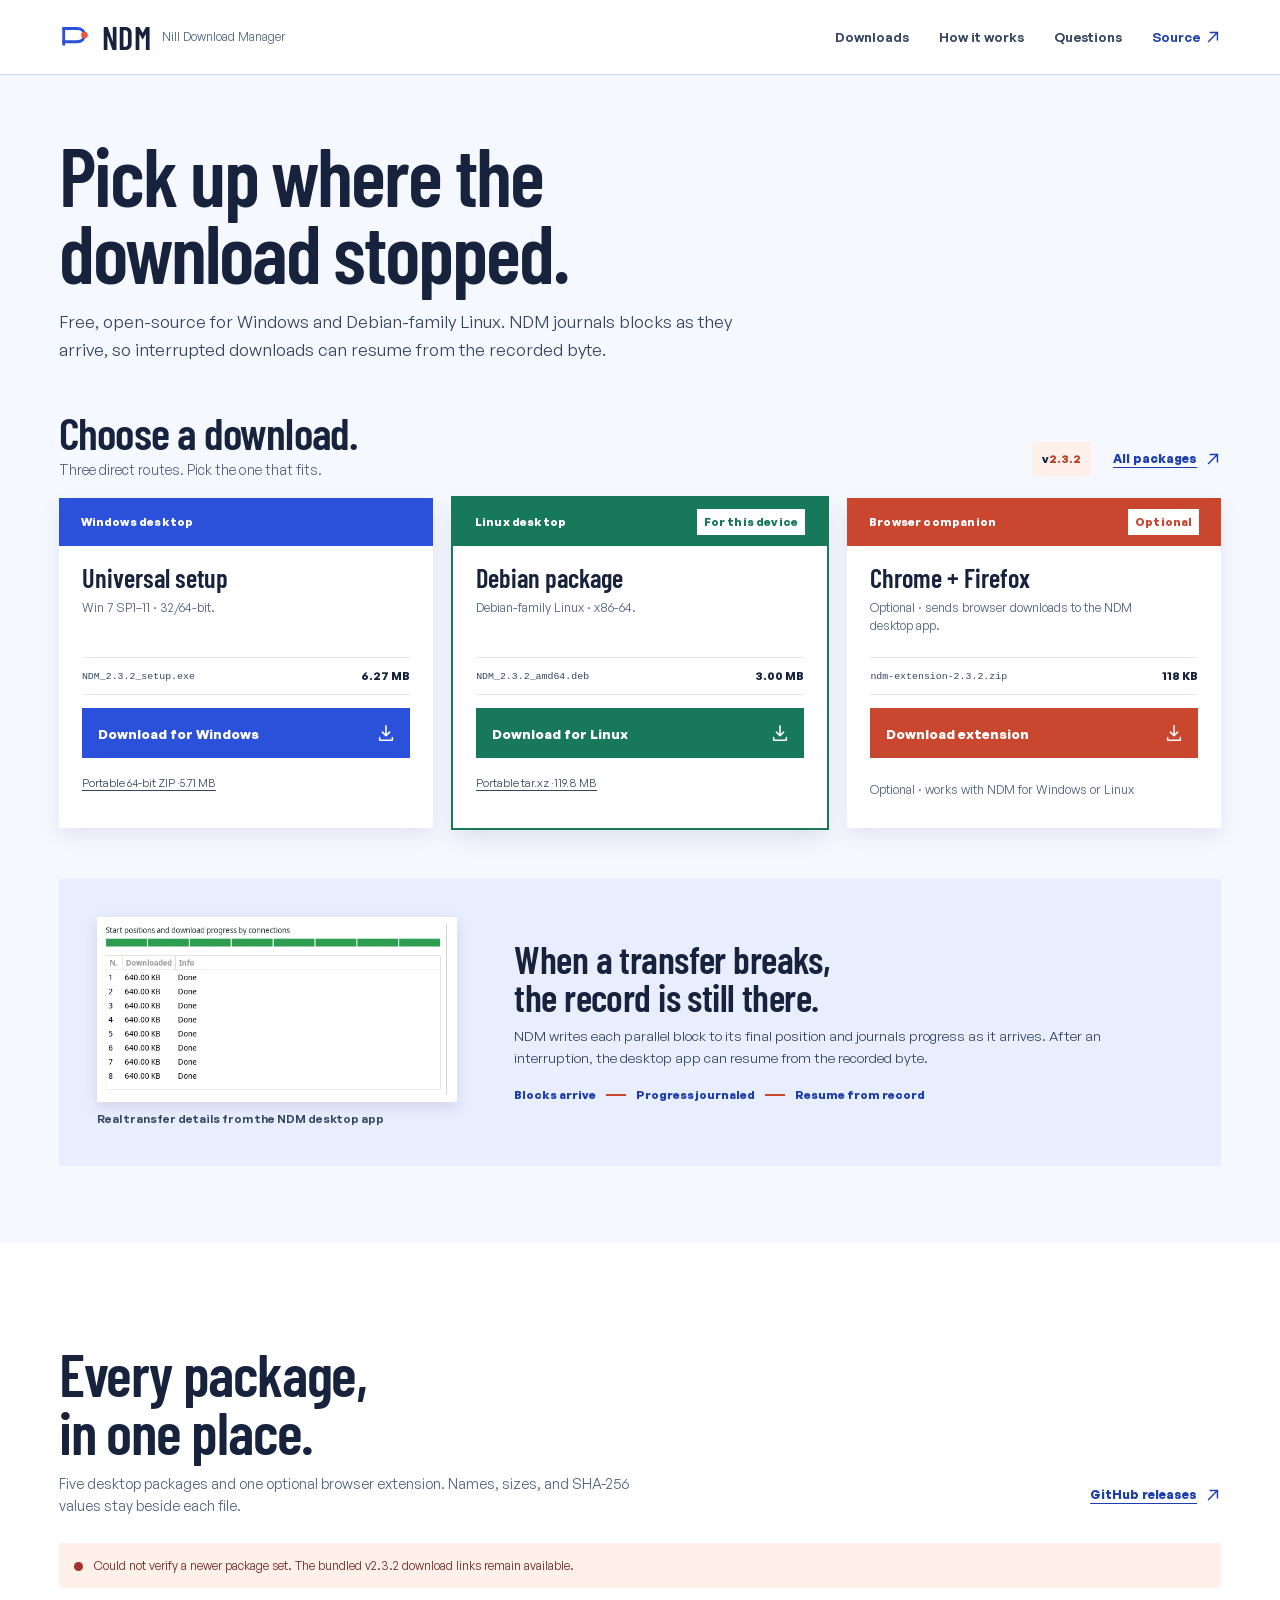
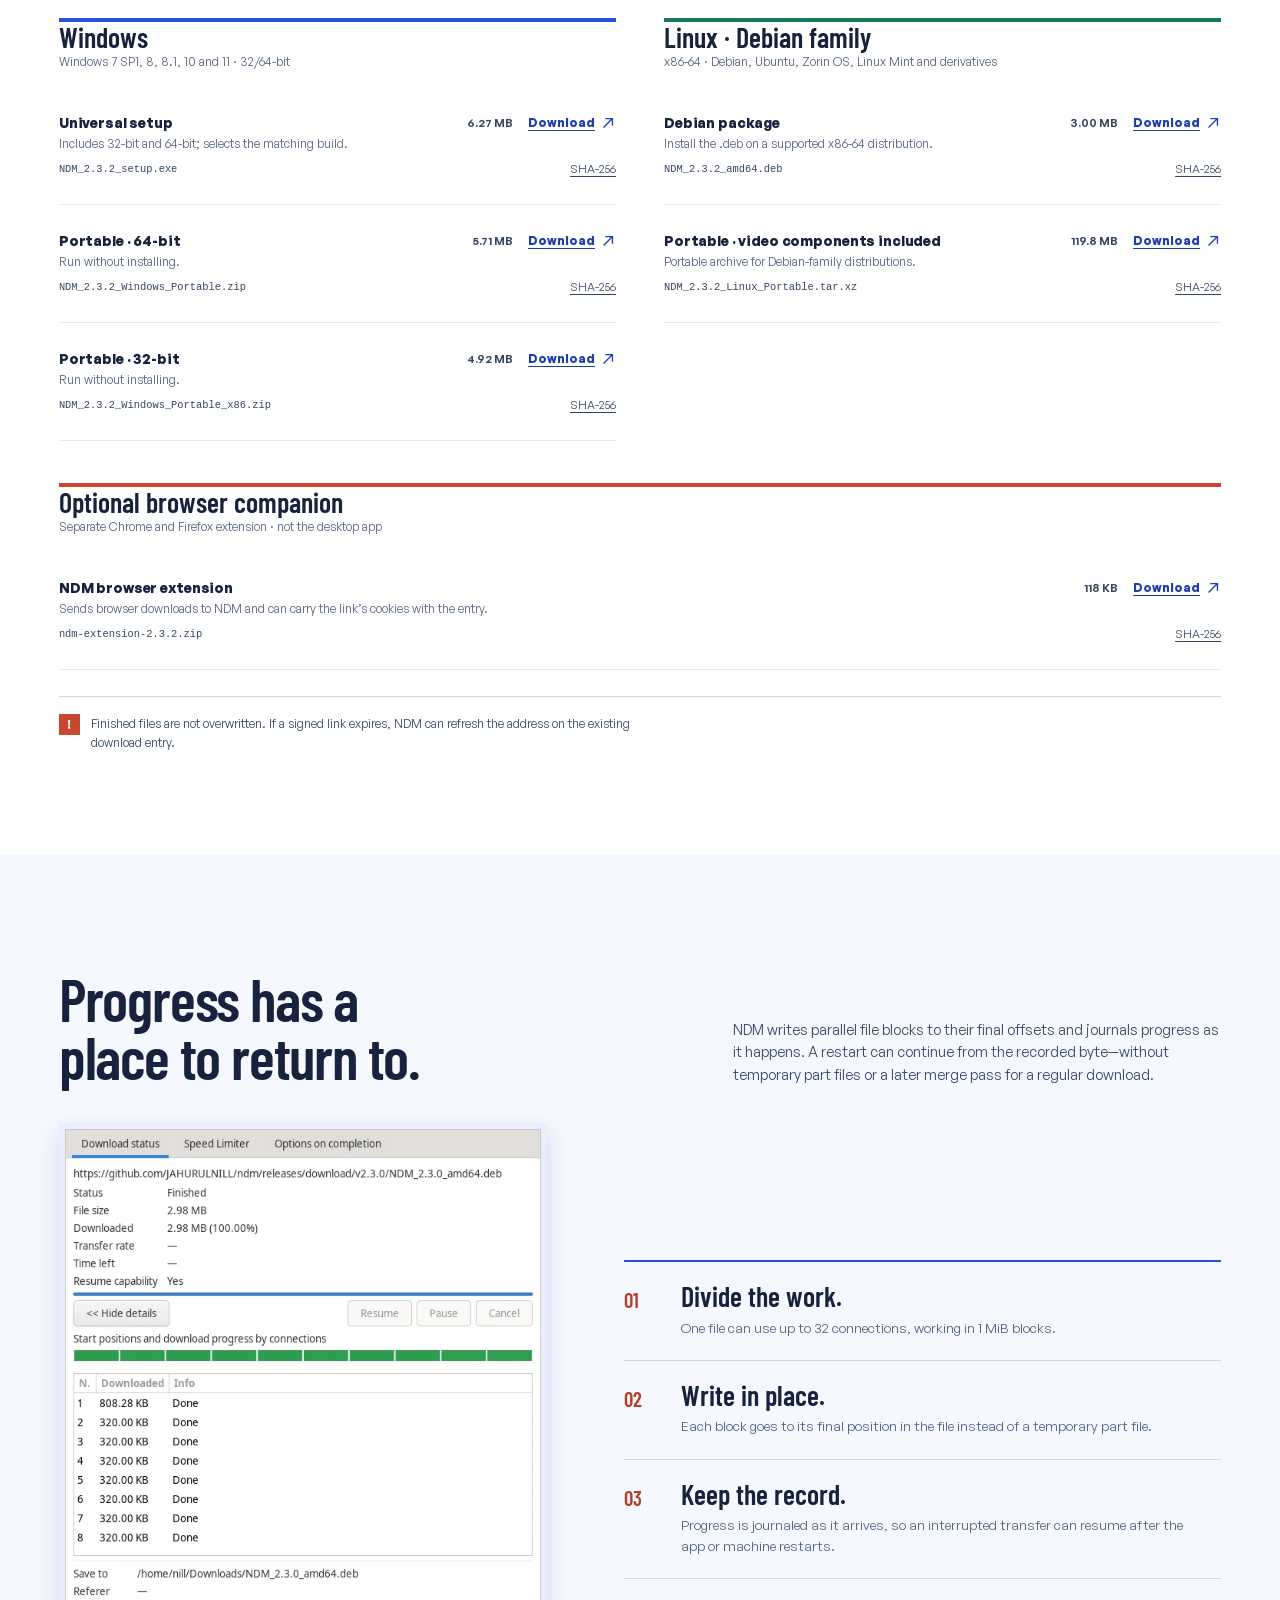
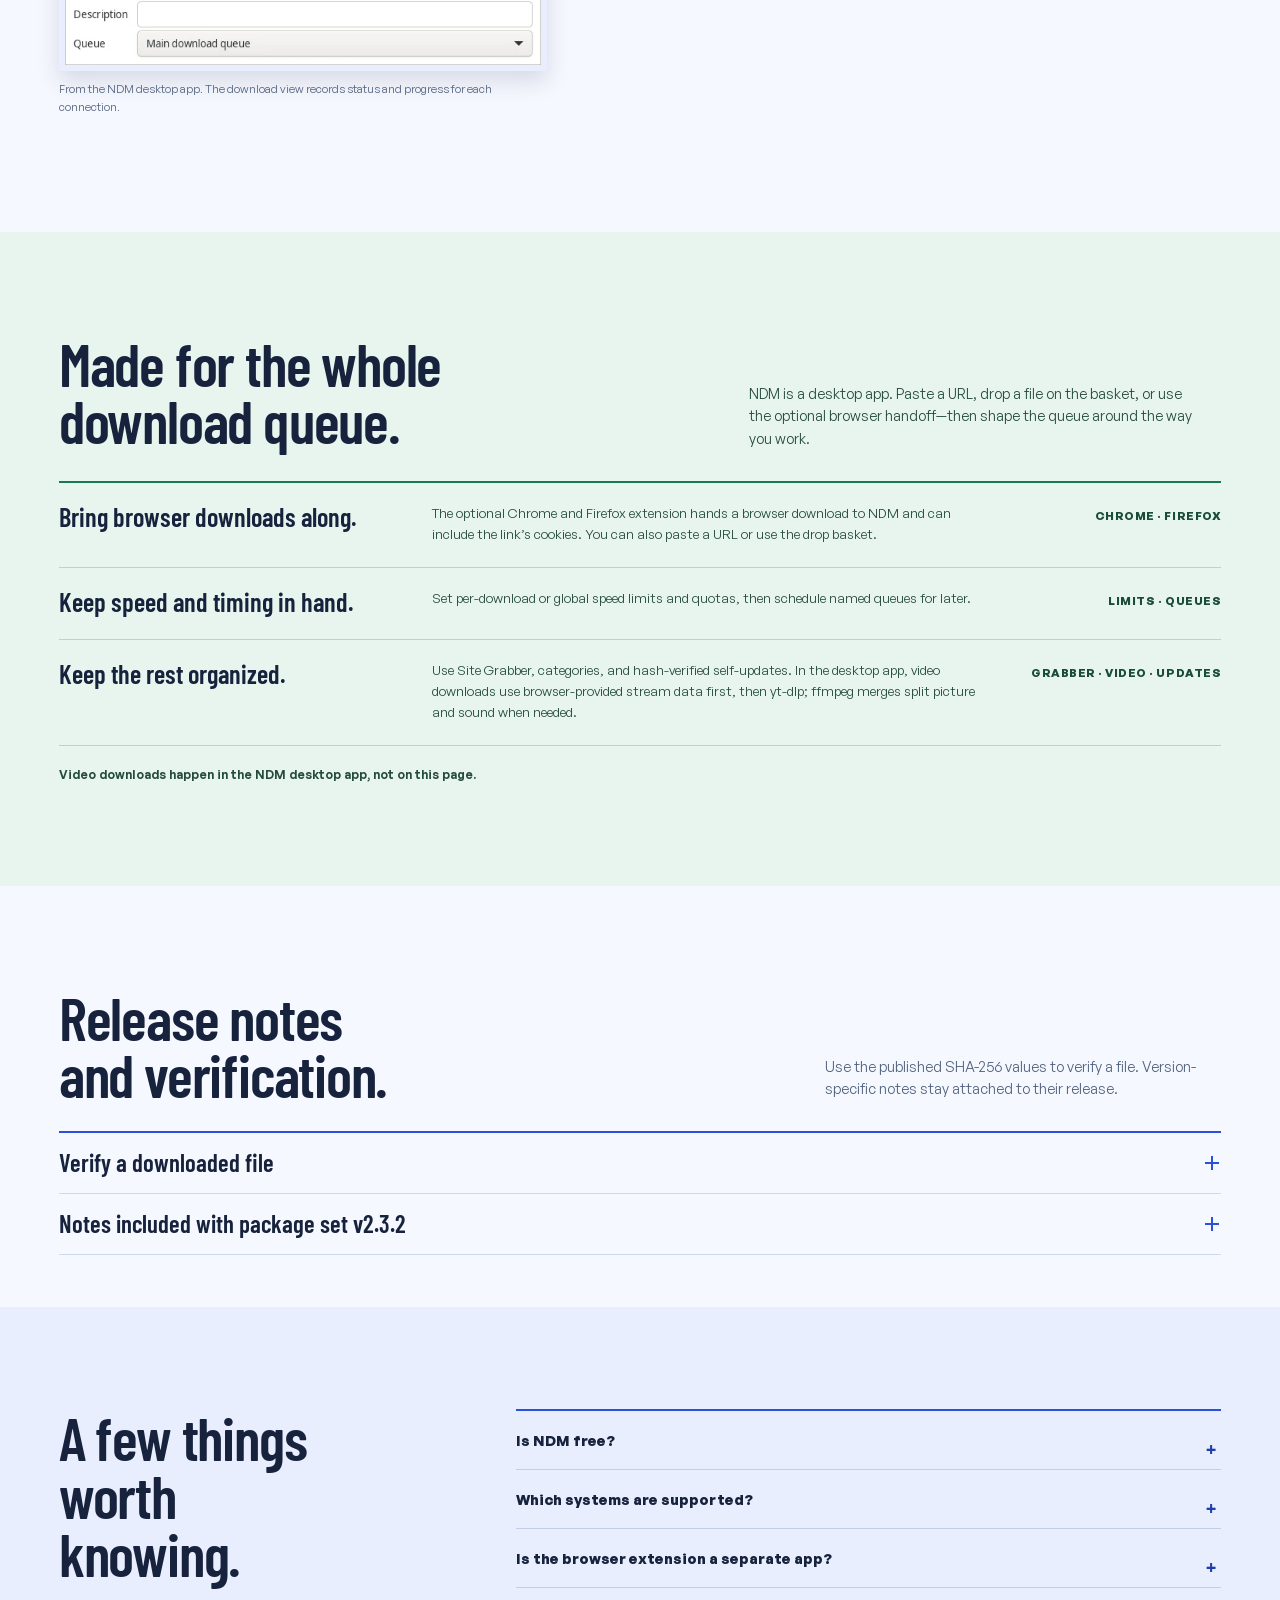
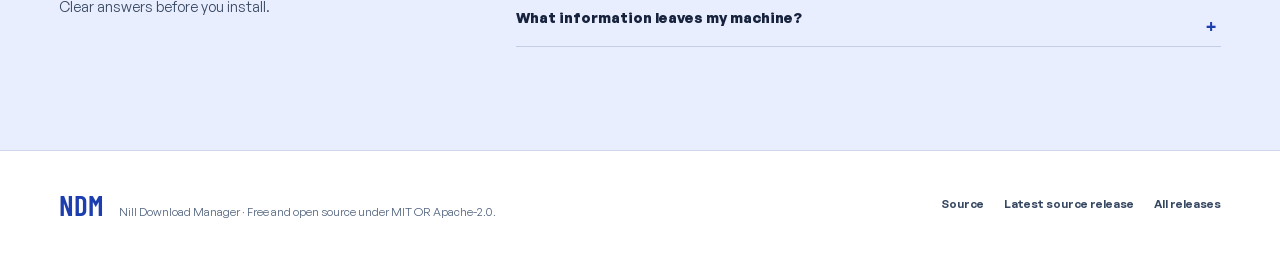
==== commit d7ec0ad9: "Fix route-map page for release 2.3.2" ====
--- a/index.html
+++ b/index.html
@@ -1,331 +1,289 @@
-<!DOCTYPE html>
+<!doctype html>
 <html lang="en">
 <head>
-<meta charset="utf-8">
-<meta name="viewport" content="width=device-width, initial-scale=1">
-<title>NDM — Nill Download Manager for Windows and Linux</title>
-<meta name="description" content="NDM is a free download manager for Windows and Linux: up to 32 parallel connections per file, resume after restarts, video downloads via yt-dlp, a browser extension, and hash-verified self-updates.">
-<link rel="icon" href="assets/favicon.svg" type="image/svg+xml">
-<link rel="preconnect" href="https://api.fontshare.com">
-<link rel="preconnect" href="https://cdn.fontshare.com" crossorigin>
-<link href="https://api.fontshare.com/v2/css?f[]=general-sans@400,500,700&display=swap" rel="stylesheet">
-<link rel="stylesheet" href="styles.css">
-<script>document.documentElement.classList.add('js');</script>
+  <meta charset="utf-8">
+  <meta name="viewport" content="width=device-width, initial-scale=1">
+  <meta name="theme-color" content="#f6f8ff">
+  <title>NDM — Downloads that remember where they stopped</title>
+  <meta name="description" content="NDM is a free, open-source download manager for Windows and Debian-family Linux. Interrupted downloads can resume from their recorded progress.">
+  <link rel="icon" href="assets/favicon.svg" type="image/svg+xml">
+  <link rel="preload" href="assets/fonts/barlow-condensed-600.woff2" as="font" type="font/woff2" crossorigin>
+  <link rel="preload" href="assets/fonts/general-sans-400.woff2" as="font" type="font/woff2" crossorigin>
+  <link rel="preload" href="assets/fonts/general-sans-700.woff2" as="font" type="font/woff2" crossorigin>
+  <link rel="stylesheet" href="styles.css">
 </head>
 <body>
-<a class="skip" href="#main">Skip to content</a>
-
-<header class="hero" id="top">
-  <div class="topbar">
-    <a class="wordmark" href="#top">NDM</a>
-    <nav class="topnav" aria-label="Sections">
-      <a href="#release">Release</a>
-      <a href="#how">How it runs</a>
-      <a href="#engine">The engine</a>
-      <a href="#video">Video</a>
-      <a href="#questions">Questions</a>
-    </nav>
-  </div>
-
-  <div class="hero-copy">
-    <h1 class="hero-name">Every download<br>lands whole.</h1>
-    <p class="hero-support">Free and open source for Windows and Linux. Every download is recorded as it runs, so an interrupted file resumes from the exact byte, and a video page becomes a file whose size you saw first.</p>
-    <div class="hero-action">
-      <a class="btn" id="hero-download" href="https://github.com/JAHURULNILL/ndm/releases/download/v2.3.2/NDM_2.3.2_setup.exe">Download for Windows</a>
-      <a class="btn btn-alt" id="hero-alt" href="https://github.com/JAHURULNILL/ndm/releases/download/v2.3.2/NDM_2.3.2_amd64.deb">Download for Linux</a>
-      <a class="btn btn-ghost" href="https://github.com/JAHURULNILL/ndm/releases/download/v2.3.2/ndm-extension-2.3.2.zip">Get the browser extension</a>
+  <a class="skip-link" href="#main">Skip to content</a>
+
+  <header class="site-header">
+    <div class="header-inner">
+      <a class="brand" href="#top" aria-label="NDM home">
+        <svg class="brand-mark" viewBox="0 0 36 36" aria-hidden="true">
+          <path d="M5 9h14c5 0 8 3 8 7s-3 7-8 7H5" fill="none" stroke="currentColor" stroke-width="3" stroke-linecap="square"/>
+          <path d="M5 9v18" fill="none" stroke="currentColor" stroke-width="3"/>
+          <circle cx="27" cy="16" r="3.5" fill="#e9573f"/>
+        </svg>
+        <span class="brand-word">NDM</span>
+        <span class="brand-descriptor">Nill Download Manager</span>
+      </a>
+      <nav class="site-nav" aria-label="Main navigation">
+        <a href="#downloads">Downloads</a>
+        <a href="#mechanism">How it works</a>
+        <a href="#questions">Questions</a>
+        <a class="source-link" href="https://github.com/JAHURULNILL/ndm" target="_blank" rel="noopener noreferrer">
+          Source
+          <svg viewBox="0 0 18 18" aria-hidden="true"><path d="M4 14 14 4M6 4h8v8" fill="none" stroke="currentColor" stroke-width="1.6" stroke-linecap="square"/></svg>
+        </a>
+      </nav>
     </div>
-  </div>
-
-  <div class="stage" aria-hidden="false">
-    <figure class="hero-frag shutter">
-      <img src="[data-uri]" alt="The NDM progress dialog at the end of a download: eight connections, each block of the file marked Done, the connection strip full" width="620" height="698">
-    </figure>
-  </div>
-</header>
-
-<main id="main">
-
-<section class="release" id="release">
-  <h2 class="sec-head rv">Release <span data-ver>2.3.2</span> is six files</h2>
-  <p class="frag-cap rv">Pictured above: the shipped app, recorded as it runs. The progress dialog of release <span data-ver>2.3.2</span>, one finished file, every block written at its final offset.</p>
-
-  <div class="ftable-wrap rv">
-    <table class="ftable">
-      <thead>
-        <tr><th scope="col">File</th><th scope="col">SHA-256</th><th scope="col" class="num">Size</th><th scope="col"><span class="vh">Get</span></th></tr>
-      </thead>
-      <tbody>
-        <tr>
-          <td class="f-file"><span class="f-name">NDM_2.3.2_setup.exe</span><span class="f-kind">Windows installer — one setup for 64-bit and 32-bit</span></td>
-          <td class="f-hash"><code data-hash="win_setup">7b255d460e281471e2e07140d69f17ac69faf6e8371650c297c528ec798fa2c1</code></td>
-          <td class="f-size num">6.27 MB</td>
-          <td class="f-get"><a href="https://github.com/JAHURULNILL/ndm/releases/download/v2.3.2/NDM_2.3.2_setup.exe" data-get="win_setup">Download</a></td>
-        </tr>
-        <tr>
-          <td class="f-file"><span class="f-name">NDM_2.3.2_Windows_Portable.zip</span><span class="f-kind">Windows portable, 64-bit</span></td>
-          <td class="f-hash"><code data-hash="win">77c47a751ae91ae3bbc4fafb5d656061048c58d0f53ec4e0a4854167b472e531</code></td>
-          <td class="f-size num">5.71 MB</td>
-          <td class="f-get"><a href="https://github.com/JAHURULNILL/ndm/releases/download/v2.3.2/NDM_2.3.2_Windows_Portable.zip" data-get="win">Download</a></td>
-        </tr>
-        <tr>
-          <td class="f-file"><span class="f-name">NDM_2.3.2_Windows_Portable_x86.zip</span><span class="f-kind">Windows portable, 32-bit</span></td>
-          <td class="f-hash"><code data-hash="win_x86">1457d0864bc405f6c8cb880f35853de571ee1d0eb2dfec6b02a8fac47a410623</code></td>
-          <td class="f-size num">4.92 MB</td>
-          <td class="f-get"><a href="https://github.com/JAHURULNILL/ndm/releases/download/v2.3.2/NDM_2.3.2_Windows_Portable_x86.zip" data-get="win_x86">Download</a></td>
-        </tr>
-        <tr>
-          <td class="f-file"><span class="f-name">NDM_2.3.2_amd64.deb</span><span class="f-kind">Linux, Debian family</span></td>
-          <td class="f-hash"><code data-hash="deb">77114d07fb2605768c469effeb04c562cf68533e86afb4802e1a3e922dbf65f2</code></td>
-          <td class="f-size num">3.00 MB</td>
-          <td class="f-get"><a href="https://github.com/JAHURULNILL/ndm/releases/download/v2.3.2/NDM_2.3.2_amd64.deb" data-get="deb">Download</a></td>
-        </tr>
-        <tr>
-          <td class="f-file"><span class="f-name">NDM_2.3.2_Linux_Portable.tar.xz</span><span class="f-kind">Linux portable, other distributions, video components bundled</span></td>
-          <td class="f-hash"><code>d6fbac7bb16107bbaf91ae0224cfef7557df00250caf5afda70ac236f0f117a8</code></td>
-          <td class="f-size num">119.8 MB</td>
-          <td class="f-get"><a href="https://github.com/JAHURULNILL/ndm/releases/download/v2.3.2/NDM_2.3.2_Linux_Portable.tar.xz">Download</a></td>
-        </tr>
-        <tr>
-          <td class="f-file"><span class="f-name">ndm-extension-2.3.2.zip</span><span class="f-kind">Browser extension, Chrome and Firefox</span></td>
-          <td class="f-hash"><code data-hash="ext">bb68913d4f421627d1ba9bf10661128d1a52fe24adafbe38f96de955519c858c</code></td>
-          <td class="f-size num">118 KB</td>
-          <td class="f-get"><a href="https://github.com/JAHURULNILL/ndm/releases/download/v2.3.2/ndm-extension-2.3.2.zip">Download</a></td>
-        </tr>
-      </tbody>
-    </table>
-  </div>
-
-  <div class="release-under">
-    <div class="verify rv">
-      <h3>Check what you received</h3>
-      <p>Each file&rsquo;s SHA-256 is printed beside it, exactly as published with the release. Compare the hash of the file you received before you run it:</p>
-      <pre><code>Get-FileHash .\NDM_2.3.2_setup.exe -Algorithm SHA256
+  </header>
+
+  <main id="main">
+    <section class="opening shell" id="top" aria-labelledby="opening-title">
+      <div class="opening-heading">
+        <div class="opening-copy">
+          <h1 id="opening-title">Pick up where the download stopped.</h1>
+          <p class="opening-lede">Free, open-source for Windows and Debian-family Linux. NDM journals blocks as they arrive, so interrupted downloads can resume from the recorded byte.</p>
+        </div>
+      </div>
+
+      <section class="download-map" id="downloads" aria-labelledby="download-title">
+        <div class="download-map-head">
+          <div>
+            <h2 id="download-title">Choose a download.</h2>
+            <p>Three direct routes. Pick the one that fits.</p>
+          </div>
+          <div class="map-head-aside">
+            <span class="release-pill" aria-label="Current downloadable package set"><strong>v<span data-ver>2.3.2</span></strong></span>
+            <a class="all-packages-link" href="#packages">All packages
+            <svg viewBox="0 0 18 18" aria-hidden="true"><path d="M4 14 14 4M6 4h8v8" fill="none" stroke="currentColor" stroke-width="1.6" stroke-linecap="square"/></svg>
+            </a>
+          </div>
+        </div>
+
+        <div class="route-track" aria-label="NDM download options">
+          <article class="route-card route-windows" data-route-platform="windows" data-recommended="false">
+            <div class="route-band">
+              <span>Windows desktop</span>
+              <span class="route-recommendation" id="windows-recommended" hidden>For this device</span>
+            </div>
+            <div class="route-body">
+              <h3>Universal setup</h3>
+              <p>Win 7 SP1–11 · 32/64-bit.</p>
+              <div class="route-file"><code data-filename="win_setup">NDM_2.3.2_setup.exe</code><span data-size="win_setup">6.27 MB</span></div>
+              <a class="route-button" id="hero-download" data-get="win_setup" href="https://github.com/JAHURULNILL/ndm/releases/download/v2.3.2/NDM_2.3.2_setup.exe">
+                <span id="hero-download-label">Download for Windows</span>
+                <svg viewBox="0 0 22 22" aria-hidden="true"><path d="M11 3v11m0 0 4-4m-4 4-4-4M4 16v3h14v-3" fill="none" stroke="currentColor" stroke-width="1.7" stroke-linecap="round" stroke-linejoin="round"/></svg>
+              </a>
+              <a class="route-alternate" id="alternate-package" data-get="win" href="https://github.com/JAHURULNILL/ndm/releases/download/v2.3.2/NDM_2.3.2_Windows_Portable.zip">Portable 64-bit ZIP · <span data-size="win">5.71 MB</span></a>
+            </div>
+          </article>
+
+          <article class="route-card route-linux" data-route-platform="linux" data-recommended="false">
+            <div class="route-band">
+              <span>Linux desktop</span>
+              <span class="route-recommendation" id="linux-recommended" hidden>For this device</span>
+            </div>
+            <div class="route-body">
+              <h3>Debian package</h3>
+              <p>Debian-family Linux · x86-64.</p>
+              <div class="route-file"><code data-filename="deb">NDM_2.3.2_amd64.deb</code><span data-size="deb">3.00 MB</span></div>
+              <a class="route-button" data-get="deb" href="https://github.com/JAHURULNILL/ndm/releases/download/v2.3.2/NDM_2.3.2_amd64.deb">
+                <span>Download for Linux</span>
+                <svg viewBox="0 0 22 22" aria-hidden="true"><path d="M11 3v11m0 0 4-4m-4 4-4-4M4 16v3h14v-3" fill="none" stroke="currentColor" stroke-width="1.7" stroke-linecap="round" stroke-linejoin="round"/></svg>
+              </a>
+              <a class="route-alternate" data-get="linux_portable" href="https://github.com/JAHURULNILL/ndm/releases/download/v2.3.2/NDM_2.3.2_Linux_Portable.tar.xz">Portable tar.xz · <span data-size="linux_portable">119.8 MB</span></a>
+            </div>
+          </article>
+
+          <article class="route-card route-extension">
+            <div class="route-band">
+              <span>Browser companion</span>
+              <span class="route-optional">Optional</span>
+            </div>
+            <div class="route-body">
+              <h3>Chrome + Firefox</h3>
+              <p>Optional · sends browser downloads to the NDM desktop app.</p>
+              <div class="route-file"><code data-filename="ext">ndm-extension-2.3.2.zip</code><span data-size="ext">118 KB</span></div>
+              <a class="route-button" data-get="ext" aria-label="Download the optional Chrome and Firefox browser extension ZIP" href="https://github.com/JAHURULNILL/ndm/releases/download/v2.3.2/ndm-extension-2.3.2.zip">
+                <span>Download extension</span>
+                <svg viewBox="0 0 22 22" aria-hidden="true"><path d="M11 3v11m0 0 4-4m-4 4-4-4M4 16v3h14v-3" fill="none" stroke="currentColor" stroke-width="1.7" stroke-linecap="round" stroke-linejoin="round"/></svg>
+              </a>
+              <p class="route-alternate route-note">Optional · works with NDM for Windows or Linux</p>
+            </div>
+          </article>
+        </div>
+        <p class="platform-status sr-only" id="platform-status" aria-live="polite"></p>
+      </section>
+
+      <section class="proof-strip" aria-labelledby="proof-title">
+        <figure class="proof-shot">
+          <div class="proof-image-frame">
+            <img src="[data-uri]" alt="Real NDM transfer details showing progress rows for separate file connections" width="618" height="304" fetchpriority="high">
+          </div>
+          <figcaption>Real transfer details from the NDM desktop app</figcaption>
+        </figure>
+        <div class="proof-copy">
+          <h2 id="proof-title">When a transfer breaks, the record is still there.</h2>
+          <p>NDM writes each parallel block to its final position and journals progress as it arrives. After an interruption, the desktop app can resume from the recorded byte.</p>
+          <div class="proof-flow" aria-label="Blocks arrive, progress is journaled, and an interrupted transfer can resume">
+            <span>Blocks arrive</span><i aria-hidden="true"></i><span>Progress journaled</span><i aria-hidden="true"></i><span>Resume from record</span>
+          </div>
+        </div>
+      </section>
+    </section>
+
+    <section class="catalog-section" id="packages" aria-labelledby="catalog-title">
+      <div class="shell catalog-shell">
+        <div class="catalog-heading">
+          <div>
+            <h2 id="catalog-title">Every package, in one place.</h2>
+            <p>Five desktop packages and one optional browser extension. Names, sizes, and SHA-256 values stay beside each file.</p>
+          </div>
+          <a class="feed-link" id="latest-release-link" href="https://github.com/JAHURULNILL/ndm/releases/latest" target="_blank" rel="noopener noreferrer"><span id="latest-release-label">GitHub releases</span><svg viewBox="0 0 18 18" aria-hidden="true"><path d="M4 14 14 4M6 4h8v8" fill="none" stroke="currentColor" stroke-width="1.6" stroke-linecap="square"/></svg></a>
+        </div>
+        <div class="availability-note" id="release-status" data-status="static" role="status" aria-live="polite">
+          <span class="availability-mark" aria-hidden="true"></span>
+          <p id="release-status-copy">Bundled downloadable files: v2.3.2. A newer package set is used only when all six files and their SHA-256 values are available.</p>
+        </div>
+
+        <div class="package-groups">
+          <section class="package-group package-windows" aria-labelledby="windows-group-title">
+            <div class="group-heading"><h3 id="windows-group-title">Windows</h3><p>Windows 7 SP1, 8, 8.1, 10 and 11 · 32/64-bit</p></div>
+            <article class="package-row">
+              <div class="package-identity"><h4>Universal setup</h4><p>Includes 32-bit and 64-bit; selects the matching build.</p><code class="package-filename" data-filename="win_setup">NDM_2.3.2_setup.exe</code></div>
+              <span class="package-size" data-size="win_setup">6.27 MB</span>
+              <a class="package-download" data-get="win_setup" href="https://github.com/JAHURULNILL/ndm/releases/download/v2.3.2/NDM_2.3.2_setup.exe">Download <span class="sr-only">Windows universal setup</span><svg viewBox="0 0 18 18" aria-hidden="true"><path d="M4 14 14 4M6 4h8v8" fill="none" stroke="currentColor" stroke-width="1.5"/></svg></a>
+              <details class="hash-details"><summary>SHA-256</summary><div class="hash-copy-line"><code data-hash="win_setup">7b255d460e281471e2e07140d69f17ac69faf6e8371650c297c528ec798fa2c1</code><button type="button" class="copy-hash" data-copy-hash="win_setup" aria-label="Copy SHA-256 for Windows universal setup">Copy</button><span class="copy-status" data-copy-status="win_setup" aria-live="polite"></span></div></details>
+            </article>
+            <article class="package-row">
+              <div class="package-identity"><h4>Portable · 64-bit</h4><p>Run without installing.</p><code class="package-filename" data-filename="win">NDM_2.3.2_Windows_Portable.zip</code></div>
+              <span class="package-size" data-size="win">5.71 MB</span>
+              <a class="package-download" data-get="win" href="https://github.com/JAHURULNILL/ndm/releases/download/v2.3.2/NDM_2.3.2_Windows_Portable.zip">Download <span class="sr-only">64-bit Windows portable</span><svg viewBox="0 0 18 18" aria-hidden="true"><path d="M4 14 14 4M6 4h8v8" fill="none" stroke="currentColor" stroke-width="1.5"/></svg></a>
+              <details class="hash-details"><summary>SHA-256</summary><div class="hash-copy-line"><code data-hash="win">77c47a751ae91ae3bbc4fafb5d656061048c58d0f53ec4e0a4854167b472e531</code><button type="button" class="copy-hash" data-copy-hash="win" aria-label="Copy SHA-256 for Windows 64-bit portable package">Copy</button><span class="copy-status" data-copy-status="win" aria-live="polite"></span></div></details>
+            </article>
+            <article class="package-row">
+              <div class="package-identity"><h4>Portable · 32-bit</h4><p>Run without installing.</p><code class="package-filename" data-filename="win_x86">NDM_2.3.2_Windows_Portable_x86.zip</code></div>
+              <span class="package-size" data-size="win_x86">4.92 MB</span>
+              <a class="package-download" data-get="win_x86" href="https://github.com/JAHURULNILL/ndm/releases/download/v2.3.2/NDM_2.3.2_Windows_Portable_x86.zip">Download <span class="sr-only">32-bit Windows portable</span><svg viewBox="0 0 18 18" aria-hidden="true"><path d="M4 14 14 4M6 4h8v8" fill="none" stroke="currentColor" stroke-width="1.5"/></svg></a>
+              <details class="hash-details"><summary>SHA-256</summary><div class="hash-copy-line"><code data-hash="win_x86">1457d0864bc405f6c8cb880f35853de571ee1d0eb2dfec6b02a8fac47a410623</code><button type="button" class="copy-hash" data-copy-hash="win_x86" aria-label="Copy SHA-256 for Windows 32-bit portable package">Copy</button><span class="copy-status" data-copy-status="win_x86" aria-live="polite"></span></div></details>
+            </article>
+          </section>
+
+          <section class="package-group package-linux" aria-labelledby="linux-group-title">
+            <div class="group-heading"><h3 id="linux-group-title">Linux · Debian family</h3><p>x86-64 · Debian, Ubuntu, Zorin OS, Linux Mint and derivatives</p></div>
+            <article class="package-row">
+              <div class="package-identity"><h4>Debian package</h4><p>Install the .deb on a supported x86-64 distribution.</p><code class="package-filename" data-filename="deb">NDM_2.3.2_amd64.deb</code></div>
+              <span class="package-size" data-size="deb">3.00 MB</span>
+              <a class="package-download" data-get="deb" href="https://github.com/JAHURULNILL/ndm/releases/download/v2.3.2/NDM_2.3.2_amd64.deb">Download <span class="sr-only">Linux Debian package</span><svg viewBox="0 0 18 18" aria-hidden="true"><path d="M4 14 14 4M6 4h8v8" fill="none" stroke="currentColor" stroke-width="1.5"/></svg></a>
+              <details class="hash-details"><summary>SHA-256</summary><div class="hash-copy-line"><code data-hash="deb">77114d07fb2605768c469effeb04c562cf68533e86afb4802e1a3e922dbf65f2</code><button type="button" class="copy-hash" data-copy-hash="deb" aria-label="Copy SHA-256 for Linux Debian package">Copy</button><span class="copy-status" data-copy-status="deb" aria-live="polite"></span></div></details>
+            </article>
+            <article class="package-row">
+              <div class="package-identity"><h4>Portable · video components included</h4><p>Portable archive for Debian-family distributions.</p><code class="package-filename" data-filename="linux_portable">NDM_2.3.2_Linux_Portable.tar.xz</code></div>
+              <span class="package-size" data-size="linux_portable">119.8 MB</span>
+              <a class="package-download" data-get="linux_portable" href="https://github.com/JAHURULNILL/ndm/releases/download/v2.3.2/NDM_2.3.2_Linux_Portable.tar.xz">Download <span class="sr-only">Linux portable tarball</span><svg viewBox="0 0 18 18" aria-hidden="true"><path d="M4 14 14 4M6 4h8v8" fill="none" stroke="currentColor" stroke-width="1.5"/></svg></a>
+              <details class="hash-details"><summary>SHA-256</summary><div class="hash-copy-line"><code data-hash="linux_portable">d6fbac7bb16107bbaf91ae0224cfef7557df00250caf5afda70ac236f0f117a8</code><button type="button" class="copy-hash" data-copy-hash="linux_portable" aria-label="Copy SHA-256 for Linux portable tarball">Copy</button><span class="copy-status" data-copy-status="linux_portable" aria-live="polite"></span></div></details>
+            </article>
+          </section>
+
+          <section class="package-group extension-group" aria-labelledby="extension-group-title">
+            <div class="group-heading"><h3 id="extension-group-title">Optional browser companion</h3><p>Separate Chrome and Firefox extension · not the desktop app</p></div>
+            <article class="package-row">
+              <div class="package-identity"><h4>NDM browser extension</h4><p>Sends browser downloads to NDM and can carry the link’s cookies with the entry.</p><code class="package-filename" data-filename="ext">ndm-extension-2.3.2.zip</code></div>
+              <span class="package-size" data-size="ext">118 KB</span>
+              <a class="package-download" data-get="ext" href="https://github.com/JAHURULNILL/ndm/releases/download/v2.3.2/ndm-extension-2.3.2.zip">Download <span class="sr-only">Chrome and Firefox extension</span><svg viewBox="0 0 18 18" aria-hidden="true"><path d="M4 14 14 4M6 4h8v8" fill="none" stroke="currentColor" stroke-width="1.5"/></svg></a>
+              <details class="hash-details"><summary>SHA-256</summary><div class="hash-copy-line"><code data-hash="ext">bb68913d4f421627d1ba9bf10661128d1a52fe24adafbe38f96de955519c858c</code><button type="button" class="copy-hash" data-copy-hash="ext" aria-label="Copy SHA-256 for the browser extension">Copy</button><span class="copy-status" data-copy-status="ext" aria-live="polite"></span></div></details>
+            </article>
+          </section>
+        </div>
+
+        <div class="catalog-footnote"><span class="footnote-mark" aria-hidden="true">!</span><p>Finished files are not overwritten. If a signed link expires, NDM can refresh the address on the existing download entry.</p></div>
+      </div>
+    </section>
+
+    <section class="mechanism-section shell" id="mechanism" aria-labelledby="mechanism-title">
+      <div class="mechanism-heading">
+        <div><h2 id="mechanism-title">Progress has a place to return to.</h2></div>
+        <p>NDM writes parallel file blocks to their final offsets and journals progress as it happens. A restart can continue from the recorded byte—without temporary part files or a later merge pass for a regular download.</p>
+      </div>
+      <div class="mechanism-layout">
+        <figure class="mechanism-proof">
+          <div class="mechanism-frame"><img src="[data-uri]" alt="Authentic NDM download-status window showing completion, resume capability and progress by connection" width="620" height="698" loading="lazy"></div>
+          <figcaption>From the NDM desktop app. The download view records status and progress for each connection.</figcaption>
+        </figure>
+        <ol class="mechanism-steps">
+          <li><span class="step-index">01</span><div><h3>Divide the work.</h3><p>One file can use up to 32 connections, working in 1 MiB blocks.</p></div></li>
+          <li><span class="step-index">02</span><div><h3>Write in place.</h3><p>Each block goes to its final position in the file instead of a temporary part file.</p></div></li>
+          <li><span class="step-index">03</span><div><h3>Keep the record.</h3><p>Progress is journaled as it arrives, so an interrupted transfer can resume after the app or machine restarts.</p></div></li>
+        </ol>
+      </div>
+    </section>
+
+    <section class="capabilities-section" id="features" aria-labelledby="capabilities-title">
+      <div class="shell capabilities-shell">
+        <div class="capabilities-heading">
+          <div><h2 id="capabilities-title">Made for the whole download queue.</h2></div>
+          <p>NDM is a desktop app. Paste a URL, drop a file on the basket, or use the optional browser handoff—then shape the queue around the way you work.</p>
+        </div>
+        <div class="capability-ledger">
+          <article class="capability-row"><h3>Bring browser downloads along.</h3><p>The optional Chrome and Firefox extension hands a browser download to NDM and can include the link’s cookies. You can also paste a URL or use the drop basket.</p><span class="capability-mark">Chrome · Firefox</span></article>
+          <article class="capability-row"><h3>Keep speed and timing in hand.</h3><p>Set per-download or global speed limits and quotas, then schedule named queues for later.</p><span class="capability-mark">Limits · queues</span></article>
+          <article class="capability-row"><h3>Keep the rest organized.</h3><p>Use Site Grabber, categories, and hash-verified self-updates. In the desktop app, video downloads use browser-provided stream data first, then yt-dlp; ffmpeg merges split picture and sound when needed.</p><span class="capability-mark">Grabber · video · updates</span></article>
+        </div>
+        <p class="desktop-note">Video downloads happen in the NDM desktop app, not on this page.</p>
+      </div>
+    </section>
+
+    <section class="details-section shell" aria-labelledby="details-title">
+      <div class="details-heading"><h2 id="details-title">Release notes and verification.</h2><p>Use the published SHA-256 values to verify a file. Version-specific notes stay attached to their release.</p></div>
+      <div class="detail-accordions">
+        <details class="detail-accordion">
+          <summary><span>Verify a downloaded file</span><span class="accordion-mark" aria-hidden="true"></span></summary>
+          <div class="detail-copy">
+            <p>Compare a file’s SHA-256 with the value shown beside its package before running it.</p>
+            <pre><code>Get-FileHash .\NDM_2.3.2_setup.exe -Algorithm SHA256
 sha256sum NDM_2.3.2_amd64.deb</code></pre>
-      <p>The Windows setup is a single file for both architectures: it carries the 64-bit and the 32-bit build and installs the one your machine needs, so there is no wrong setup to pick. The Linux portable is the large file in the table because the video components are bundled into it; every other file is the application alone.</p>
+            <p>The Windows setup contains both architectures and installs the one your machine needs. The Linux portable archive is larger because it includes the video components; the other files contain the application alone.</p>
+          </div>
+        </details>
+              <details class="detail-accordion">
+          <summary><span>Notes included with package set v2.3.2</span><span class="accordion-mark" aria-hidden="true"></span></summary>
+          <div class="detail-copy release-notes-copy">
+            <ol>
+              <li>A download whose link expires in the middle no longer dies there. When the server answers a range with 403 or 410 — the signed address has lapsed — NDM re-resolves the address and resumes from the journal, for plain files and for browser-captured video alike. On the test rig, the two shapes that used to fail, at 44% and at 63%, now run to completion byte-identical. A paused download is never woken by the refresh, and if the file behind the link has changed, the entry restarts cleanly from zero instead of splicing two different files together.</li>
+              <li>Facebook’s picker is instant now, finishing what the last release started. A video on Facebook fills the picker from the page’s own data, the way YouTube already did — quality rows at once, on posts, watch pages and the feed, each video on a busy page offered on its own. A video the page cannot identify is reported plainly, instead of the picker probing the wrong address; and if Facebook changes its page structure, the picker falls back to the classic resolver on its own.</li>
+              <li>Connections that decay are recycled. Some servers hand each connection a fast burst and then clamp it to a trickle — the shape behind most “slower than the other manager” reports — and a download could sit at the clamped rate for the rest of the file. A connection whose rate falls below half of its own starting rate is now replaced, from the exact byte it had reached. Finishes on that server shape measure 2.3 times faster; steady connections are never touched.</li>
+              <li>A click in the browser lands sooner. The hand-off from the extension to the running app polls at shorter intervals on both sides of the native host, and the short wait before a Facebook probe now applies to YouTube only. A start that modelled at roughly 240 milliseconds now models at roughly 85 — about three times quicker from click to first byte.</li>
+              <li>The browser’s own identity travels with a capture. Downloads started from the browser used to present one fixed user agent, whatever browser sent them; they now present the capturing browser’s real one, alongside its cookies, so a session-bound server treats the download as the same visitor it served the page to.</li>
+              <li>The end of a download wastes less time. The last blocks of a file can split toward idle connections when one connection straggles; when the audio side of a video finishes, its connections join the video side instead of idling; and a merge whose audio is already AAC no longer re-encodes it — the silent nine seconds or so after a video’s last byte are now under a second.</li>
+              <li>And the fixes: pausing during a video’s stall recovery is honoured — the download no longer restarts itself behind a “paused” label; a redirect loop can no longer arrive disguised as a finished, empty file; very long file names are capped within filesystem limits in every case; the Finished progress dialog’s Cancel button closes it, as it always should have; and the Debian package declares the SVG icon library its toolbar needs, so a minimal system no longer loses the icons in silence.</li>
+            </ol>
+            <p class="release-proof-note">A note on proof: this release was exercised the way it is used, on the shipped .deb — the main window pictured on this page is that build. An update check against the live feed read “up to date”; a public file matched its published hash exactly; a full Debian ISO was paused at 86%, resumed, and finished byte-identical with Debian’s published SHA-256; and a video file completed. The self-healing was proven separately, on a rig that expires signed links in the middle of a download. It also passed all four CI builds: Linux, both Windows architectures’ test suites, and a silent install-and-launch check of the universal setup.</p>
+          </div>
+        </details>
+      </div>
+    </section>
+
+    <section class="faq-section" id="questions" aria-labelledby="questions-title">
+      <div class="shell faq-shell">
+        <div class="faq-heading"><h2 id="questions-title">A few things worth knowing.</h2><p>Clear answers before you install.</p></div>
+        <div class="faq-list">
+          <details class="faq-item"><summary>Is NDM free?</summary><p>Yes. NDM is free and open source under MIT OR Apache-2.0. There is no paid tier, account, or feature locked behind sign-in.</p></details>
+          <details class="faq-item"><summary>Which systems are supported?</summary><p>Windows 7 SP1, 8, 8.1, 10, and 11 in 32-bit and 64-bit. The universal installer selects the matching build. Linux support is for x86-64 Debian-family distributions, through the .deb or portable tarball.</p></details>
+          <details class="faq-item"><summary>Is the browser extension a separate app?</summary><p>No. The optional Chrome and Firefox extension sends browser downloads to the installed NDM desktop app. You can also paste a URL or use the drop basket without the extension.</p></details>
+          <details class="faq-item"><summary>What information leaves my machine?</summary><p>Your downloads go to the servers you choose. NDM checks its release feed and sends one anonymous install-count request with no identifier attached. There is no telemetry and no sign-in.</p></details>
+        </div>
+      </div>
+    </section>
+  </main>
+
+  <footer class="site-footer">
+    <div class="shell footer-inner">
+      <div class="footer-identity"><a href="#top" class="footer-brand">NDM</a><p>Nill Download Manager · Free and open source under MIT OR Apache-2.0.</p></div>
+      <nav aria-label="Footer links"><a href="https://github.com/JAHURULNILL/ndm" target="_blank" rel="noopener noreferrer">Source</a><a href="https://github.com/JAHURULNILL/ndm/releases/latest" target="_blank" rel="noopener noreferrer">Latest source release</a><a href="https://github.com/JAHURULNILL/ndm/releases" target="_blank" rel="noopener noreferrer">All releases</a></nav>
     </div>
-    <div class="changed rv">
-      <h3>What changed in <span data-ver>2.3.2</span></h3>
-      <ul>
-        <li>A download whose link expires in the middle no longer dies there. When the server answers a range with 403 or 410 — the signed address has lapsed — NDM re-resolves the address and resumes from the journal, for plain files and for browser-captured video alike. On the test rig, the two shapes that used to fail, at 44% and at 63%, now run to completion byte-identical. A paused download is never woken by the refresh, and if the file behind the link has changed, the entry restarts cleanly from zero instead of splicing two different files together.</li>
-        <li>Facebook&rsquo;s picker is instant now, finishing what the last release started. A video on Facebook fills the picker from the page&rsquo;s own data, the way YouTube already did — quality rows at once, on posts, watch pages and the feed, each video on a busy page offered on its own. A video the page cannot identify is reported plainly, instead of the picker probing the wrong address; and if Facebook changes its page structure, the picker falls back to the classic resolver on its own.</li>
-        <li>Connections that decay are recycled. Some servers hand each connection a fast burst and then clamp it to a trickle — the shape behind most &ldquo;slower than the other manager&rdquo; reports — and a download could sit at the clamped rate for the rest of the file. A connection whose rate falls below half of its own starting rate is now replaced, from the exact byte it had reached. Finishes on that server shape measure 2.3 times faster; steady connections are never touched.</li>
-        <li>A click in the browser lands sooner. The hand-off from the extension to the running app polls at shorter intervals on both sides of the native host, and the short wait before a Facebook probe now applies to YouTube only. A start that modelled at roughly 240 milliseconds now models at roughly 85 — about three times quicker from click to first byte.</li>
-        <li>The browser&rsquo;s own identity travels with a capture. Downloads started from the browser used to present one fixed user agent, whatever browser sent them; they now present the capturing browser&rsquo;s real one, alongside its cookies, so a session-bound server treats the download as the same visitor it served the page to.</li>
-        <li>The end of a download wastes less time. The last blocks of a file can split toward idle connections when one connection straggles; when the audio side of a video finishes, its connections join the video side instead of idling; and a merge whose audio is already AAC no longer re-encodes it — the silent nine seconds or so after a video&rsquo;s last byte are now under a second.</li>
-        <li>And the fixes: pausing during a video&rsquo;s stall recovery is honoured — the download no longer restarts itself behind a &ldquo;paused&rdquo; label; a redirect loop can no longer arrive disguised as a finished, empty file; very long file names are capped within filesystem limits in every case; the Finished progress dialog&rsquo;s Cancel button closes it, as it always should have; and the Debian package declares the SVG icon library its toolbar needs, so a minimal system no longer loses the icons in silence.</li>
-      </ul>
-      <p class="changed-note">A note on proof: this release was exercised the way it is used, on the shipped .deb — the main window pictured on this page is that build. An update check against the live feed read &ldquo;up to date&rdquo;; a public file matched its published hash exactly; a full Debian ISO was paused at 86%, resumed, and finished byte-identical with Debian&rsquo;s published SHA-256; and a video file completed. The self-healing was proven separately, on a rig that expires signed links in the middle of a download. It also passed all four CI builds: Linux, both Windows architectures&rsquo; test suites, and a silent install-and-launch check of the universal setup.</p>
-      <h3>What changed in 2.3.1</h3>
-      <ul>
-        <li>Video started from the browser is browser-first now. The picker takes the page&rsquo;s own stream data — the formats the browser already loaded — so it fills at once, and the file comes down through the multi-connection engine. yt-dlp remains, as the fallback for pasted links and for pages that expose nothing usable.</li>
-        <li>A start could sit for some 27 seconds before the first byte. The cookie signature was computed two different ways on the two sides of a start, so the probe the picker had just paid for never matched the job that followed it; every start probed from scratch. Both sides sign the same way now, and a start reuses the probe it already has.</li>
-        <li>When a video stream stalls, only its address is refreshed and the download resumes from the byte it had reached — the status reads &ldquo;Resuming&hellip;&rdquo; — instead of probing the page again from the top.</li>
-        <li>Pause and resume work in every state, including while a video is still connecting, and the progress window&rsquo;s buttons follow the state the download is actually in; its transfer rate and time left stay live while data moves.</li>
-        <li>Facebook&rsquo;s picker can no longer spin without end: it stops at 20 seconds with a plain message, feed links are normalized before they are resolved, and the file takes the post&rsquo;s text as its name instead of the word &ldquo;Facebook&rdquo;. Facebook&rsquo;s instant page-data picker is still being finished.</li>
-        <li>A video that never finished connecting could not be deleted from the list at all — its entry pointed at the folder itself, and every delete failed on it. Entries are always removable now; a file that genuinely cannot be deleted is reported, and the entry can still be cleared. A full disk likewise stops a download at once, with a clear sentence, instead of retrying the same blocks in silence for minutes.</li>
-        <li>The browser extension&rsquo;s file dialog is the video picker&rsquo;s glass card — file name, folder, size and resume support, three actions: Download Now, Download Later, Cancel. The old plain form is gone everywhere.</li>
-        <li>A drawn icon set now covers the toolbar, the menus and the file rows, and the finish is calmer: softer button states and a visible focus ring. The View menu&rsquo;s Dark Theme and Categories Sidebar switches were found wired to nothing; they work now, and the choice is remembered.</li>
-        <li>Downloads taken by the updater arrive under their real file names instead of temporary ones, and the &ldquo;Download complete&rdquo; dialog wraps its text and stays inside the screen.</li>
-      </ul>
-      <p class="changed-note">A note on proof: this release was exercised the way it is used — the shipped .deb, the extension installed in a real browser handing a download to the app end to end, a full Debian ISO matched against Debian&rsquo;s published SHA-256, a pause and resume in the middle of it, and an update check against the live feed. It also passed all four CI builds: Linux, both Windows architectures&rsquo; test suites, and a silent install-and-launch check of the universal setup. On Windows, list sorting and the glass download card are still to come, and the Windows toolbar keeps its text buttons in this release.</p>
-    </div>
-  </div>
-</section>
-
-<section class="how" id="how">
-  <h2 class="sec-head rv">How it runs</h2>
-  <div class="how-grid">
-    <div class="how-steps">
-      <div class="hstep is-active" data-how-step>
-        <p class="hstep-line">Take the file for your system.</p>
-        <p class="hstep-note">One setup installs the right Windows build, 64-bit or 32-bit; the .deb covers the Debian family, and the portable files run as they are. Every file above is published with its SHA-256.</p>
-      </div>
-      <div class="hstep" data-how-step>
-        <p class="hstep-line">Add a link, from anywhere.</p>
-        <p class="hstep-note">Paste a URL, drop a file on the basket, or let the browser extension hand the download over, with that link&rsquo;s cookies attached to the entry.</p>
-      </div>
-      <div class="hstep" data-how-step>
-        <p class="hstep-line">It pulls the file down in parallel.</p>
-        <p class="hstep-note">Up to 32 connections write 1 MiB blocks at their final offsets, and a journal records the progress as it happens. The strip in the dialog is the file, filling in place.</p>
-      </div>
-      <div class="hstep" data-how-step>
-        <p class="hstep-line">At 100%, it is already whole.</p>
-        <p class="hstep-note">No part files and no merge pass, because the file was written in place. Stop it at any point and it resumes from the recorded byte; a finished file is never overwritten.</p>
-      </div>
-    </div>
-    <div class="how-stage">
-      <div class="how-frame">
-        <img class="how-img is-on" data-how-img src="[data-uri]" alt="The NDM main window, open and ready: the category list, the toolbar and an empty download list" width="880" height="568">
-        <img class="how-img" data-how-img src="[data-uri]" alt="The Download address dialog over the NDM window, waiting for a link" width="460" height="230" loading="lazy">
-        <img class="how-img" data-how-img src="[data-uri]" alt="The per-connection table in the progress dialog: eight connections, each with its downloaded amount and status" width="618" height="304" loading="lazy">
-        <img class="how-img" data-how-img src="[data-uri]" alt="The Download complete dialog over the progress dialog, the connection strip full beneath it" width="640" height="318" loading="lazy">
-      </div>
-      <p class="how-cap" data-how-cap>The main window, as it opens.</p>
-    </div>
-  </div>
-</section>
-
-<section class="engine" id="engine">
-  <h2 class="sec-head rv">The engine</h2>
-  <p class="statement rv">An engine that expects interruption.</p>
-
-  <div class="mod rv">
-    <figure class="mod-panel"><img src="[data-uri]" alt="One row of the download list: the file&rsquo;s last try date and its blocks, all filled" width="360" height="180" loading="lazy"></figure>
-    <div class="mod-text">
-      <h3>Resume is a journal, not a hope</h3>
-      <p>Progress is written to downloads.json as it happens. Restart the app or the machine, or let a signed link expire: the entry keeps its bytes, and Refresh Address attaches a fresh link to the same entry.</p>
-    </div>
-  </div>
-
-  <div class="mod rv">
-    <figure class="mod-panel"><img src="[data-uri]" alt="The progress dialog&rsquo;s tabs: Download status, Speed Limiter, Options on completion" width="360" height="150" loading="lazy"></figure>
-    <div class="mod-text">
-      <h3>A limiter on each download</h3>
-      <p>Set a rate for one file while it runs, or a global cap with a quota in megabytes over 1 to 168 hours. The change applies mid-flight, not at the next start.</p>
-    </div>
-  </div>
-
-  <div class="mod rv">
-    <figure class="mod-panel"><img src="[data-uri]" alt="The scheduler for one queue: start and stop times, and the days of the week it runs on" width="360" height="180" loading="lazy"></figure>
-    <div class="mod-text">
-      <h3>Queues that keep hours</h3>
-      <p>Named queues carry their own concurrency caps and start and stop times. When a queue runs dry it can close the app, or shut the machine down.</p>
-    </div>
-  </div>
-
-  <div class="mod rv">
-    <figure class="mod-panel"><img src="[data-uri]" alt="The category editor: each category&rsquo;s file types and the sites that route files into it" width="360" height="180" loading="lazy"></figure>
-    <div class="mod-text">
-      <h3>Whole sites in one go</h3>
-      <p>Site Grabber walks a page and takes every linked file of the types you choose. Categories then route each finished file into its folder by extension, and the drop basket takes drags from anywhere.</p>
-    </div>
-  </div>
-
-  <div class="mod rv">
-    <figure class="mod-panel mod-panel-code"><pre><code>{
-  "version": "2.3.2",
-  "min_supported": "2.3.2",
-  "win_setup_url": "…/v2.3.2/NDM_2.3.2_setup.exe",
-  "win_setup_sha256": "7b255d460e281471…"
-}</code></pre></figure>
-    <div class="mod-text">
-      <h3>Updates that check themselves</h3>
-      <p>NDM reads its own release feed, verifies the SHA-256 of an update before installing it, and honours the feed&rsquo;s minimum supported version — the 2.0.10 feed used it to require that update.</p>
-    </div>
-  </div>
-</section>
-
-<section class="video" id="video">
-  <h2 class="sec-head sec-head-light rv">A video page becomes a file</h2>
-  <div class="video-top rv">
-    <label class="video-label" for="video-url">Video page address</label>
-    <input class="video-input" id="video-url" type="url" value="https://www.youtube.com/watch?v=aqz-KE-bpKQ" autocomplete="off" spellcheck="false" aria-describedby="pk-status">
-  </div>
-
-  <div class="pk-stage">
-    <img class="pk-flank pk-flank-l" src="[data-uri]" alt="" aria-hidden="true" width="560" height="362" loading="lazy">
-    <div class="picker" data-ui role="group" aria-label="The NDM video picker, demonstrated">
-      <div class="pk-sheet">
-        <div class="pk-head"><span>Add Video</span><span class="pk-x" aria-hidden="true">&times;</span></div>
-        <div class="pk-body">
-          <p class="pk-name" id="pk-name">Me at the zoo</p>
-          <p class="pk-meta"><span id="pk-host">youtube.com</span> &middot; <span id="pk-dur">0:19</span></p>
-          <div class="pk-rows" id="pk-rows" role="radiogroup" aria-label="Formats"></div>
-          <div class="pk-foot">
-            <span class="pk-status" id="pk-status" aria-live="polite">720p selected</span>
-            <button class="pk-download" id="pk-download" type="button">Download</button>
-          </div>
-        </div>
-      </div>
-    </div>
-    <img class="pk-flank pk-flank-r" src="[data-uri]" alt="" aria-hidden="true" width="560" height="362" loading="lazy">
-  </div>
-  <div class="pk-side">
-    <p class="pk-side-name">The video picker</p>
-    <p class="pk-side-text">Every format is listed with its size before anything downloads. Pick one and press Download. The picker answers the way the app does.</p>
-  </div>
-
-  <p class="video-note rv">The picker takes the page&rsquo;s own stream data first — what the browser already loaded — and falls back to yt-dlp, which covers more than 1,700 sites. Every format is shown with its size before anything downloads. H.264 and MP4 are preferred; ffmpeg merges split picture and sound.</p>
-  <div class="examples rv">
-    <span class="examples-word">Try</span>
-    <button type="button" data-ex="zoo">Me at the zoo</button>
-    <button type="button" data-ex="rick">Never Gonna Give You Up</button>
-    <button type="button" data-ex="gangnam">Gangnam Style</button>
-  </div>
-</section>
-
-<section class="faq" id="questions">
-  <div class="faq-grid">
-    <h2 class="sec-head faq-h">Questions</h2>
-    <div class="faq-list">
-      <details class="qa" name="faq" open>
-        <summary>Is NDM really free?</summary>
-        <p>Yes, and open source. There is no paid tier, no account and nothing locked behind one. The files in the release above are the whole product.</p>
-      </details>
-      <details class="qa" name="faq">
-        <summary>Why is the installer only 6.27 MB?</summary>
-        <p>It carries both Windows builds of the app and nothing else: one Rust engine serves both platforms, and the app brings its C runtime with it. The video components (yt-dlp, deno and ffmpeg) are downloaded once, in the background, the first time a video is resolved, and each is checked against a SHA-256 pinned in the app before it may run.</p>
-      </details>
-      <details class="qa" name="faq">
-        <summary>Which systems does it run on?</summary>
-        <p>Windows 7 SP1, 8, 8.1, 10 and 11, in 64-bit and 32-bit — the one installer picks the build that matches the machine. On Linux, a Debian-family distribution on x86-64 (Debian, Ubuntu, Zorin OS, Linux Mint and derivatives), through the .deb or the portable tarball.</p>
-      </details>
-      <details class="qa" name="faq">
-        <summary>What leaves my machine?</summary>
-        <p>Your downloads, from the servers you pick. An update check against the release feed. And one anonymous install count, an empty request with no identifier attached. There is no telemetry and no sign-in.</p>
-      </details>
-      <details class="qa" name="faq">
-        <summary>A download stopped at 99%. Is it lost?</summary>
-        <p>No. Progress lives in the journal, not in temporary part files, because there are no part files. Resume continues from the recorded byte. If the link itself has expired, Refresh Address attaches a fresh signed link to the same entry, and an interrupted merge restores as paused and is verified before it can count as finished.</p>
-      </details>
-      <details class="qa" name="faq">
-        <summary>Do I need the browser extension?</summary>
-        <p>No. Paste a link, or drag one onto the drop basket. The extension, for Chrome and Firefox, only removes the copy and paste: it sends the browser&rsquo;s downloads to the app, carrying the cookies for that link, which are stored with that entry only.</p>
-      </details>
-    </div>
-  </div>
-</section>
-
-<section class="cta">
-  <p class="cta-statement rv">Windows, or Linux — take release <span data-ver>2.3.2</span> as <a class="cta-btn cta-btn-a" href="https://github.com/JAHURULNILL/ndm/releases/download/v2.3.2/NDM_2.3.2_setup.exe">the Windows setup</a> or <a class="cta-btn cta-btn-b" href="https://github.com/JAHURULNILL/ndm/releases/download/v2.3.2/NDM_2.3.2_amd64.deb">the Linux .deb</a>, and <a class="cta-btn cta-btn-c" href="https://github.com/JAHURULNILL/ndm/releases/download/v2.3.2/ndm-extension-2.3.2.zip">the browser extension</a> with either.</p>
-  <p class="cta-after rv">Either way it is served from the release feed, and the hashes in the table above are how you check what arrived.</p>
-</section>
-
-</main>
-
-<footer class="footer">
-  <div class="ft-row">
-    <div class="ft ft-state">
-      <p class="ft-big">Take the current release.</p>
-      <p class="ft-legal">Free and open source, under MIT OR Apache-2.0. The pictures on this page are the shipping app, recorded as it runs.</p>
-    </div>
-    <nav class="ft ft-nav" aria-label="Footer">
-      <a href="#release">Release files</a>
-      <a href="#how">How it runs</a>
-      <a href="#engine">The engine</a>
-      <a href="#video">Video</a>
-      <a href="#questions">Questions</a>
-      <a href="https://github.com/JAHURULNILL/ndm/releases/latest/download/release.json">Release feed</a>
-    </nav>
-    <div class="ft ft-place">
-      <p class="ft-place-name">Dhaka, Bangladesh</p>
-      <p class="ft-time" id="dhaka-time">Bangladesh Standard Time</p>
-    </div>
-    <div class="ft ft-ver">
-      <p class="ft-ver-n">Release <span data-ver>2.3.2</span></p>
-      <p class="ft-ver-note">Six files, each published with its SHA-256, and one installer for both Windows architectures.</p>
-    </div>
-  </div>
-  <div class="ft-row ft-row2">
-    <div class="ft ft-mark" aria-hidden="true">NDM</div>
-    <a class="ft ft-get" id="footer-download" href="https://github.com/JAHURULNILL/ndm/releases/download/v2.3.2/NDM_2.3.2_setup.exe">
-      <span class="ft-get-text">Download NDM <span data-ver>2.3.2</span></span>
-      <svg class="ft-arrow" viewBox="0 0 24 24" width="44" height="44" aria-hidden="true"><path d="M4 12h15M13 5l7 7-7 7" fill="none" stroke="currentColor" stroke-width="2.4"/></svg>
-    </a>
-  </div>
-</footer>
-
-<script src="app.js"></script>
+  </footer>
+
+  <script src="app.js" defer></script>
 </body>
 </html>
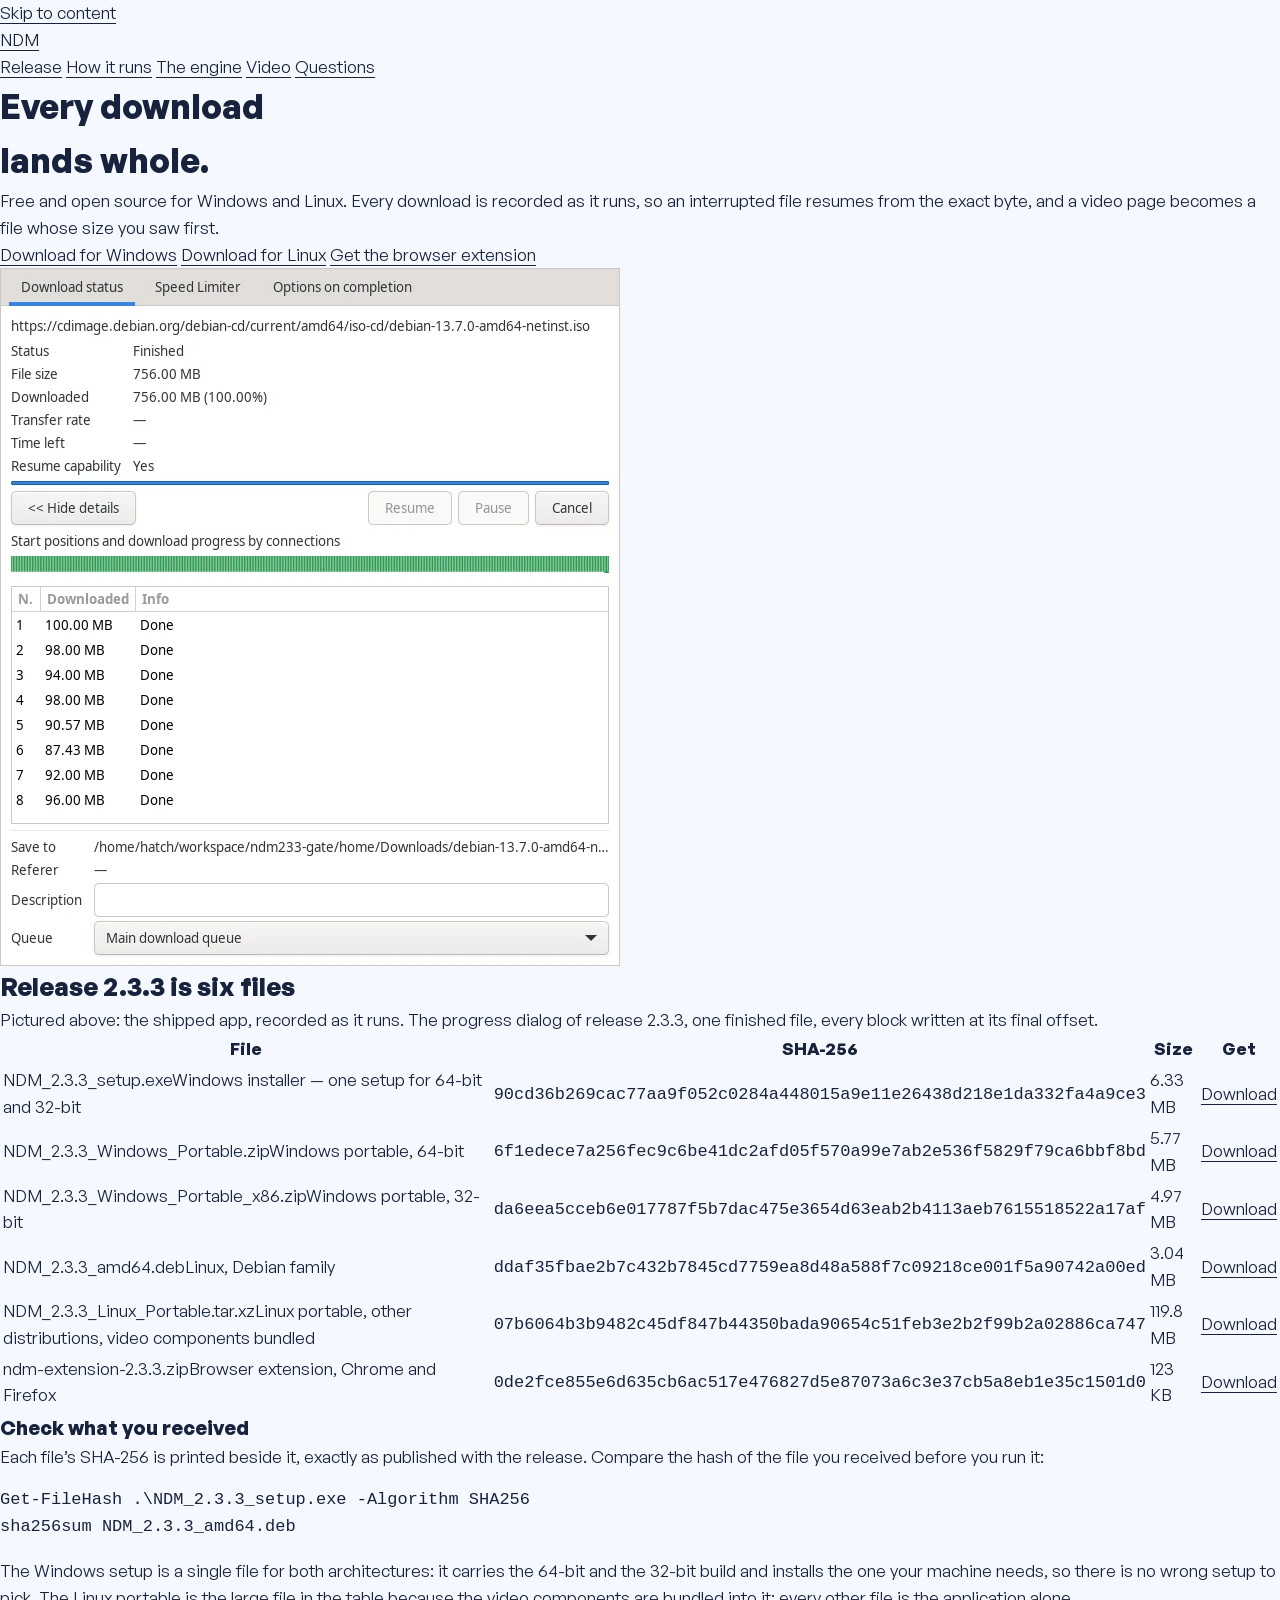
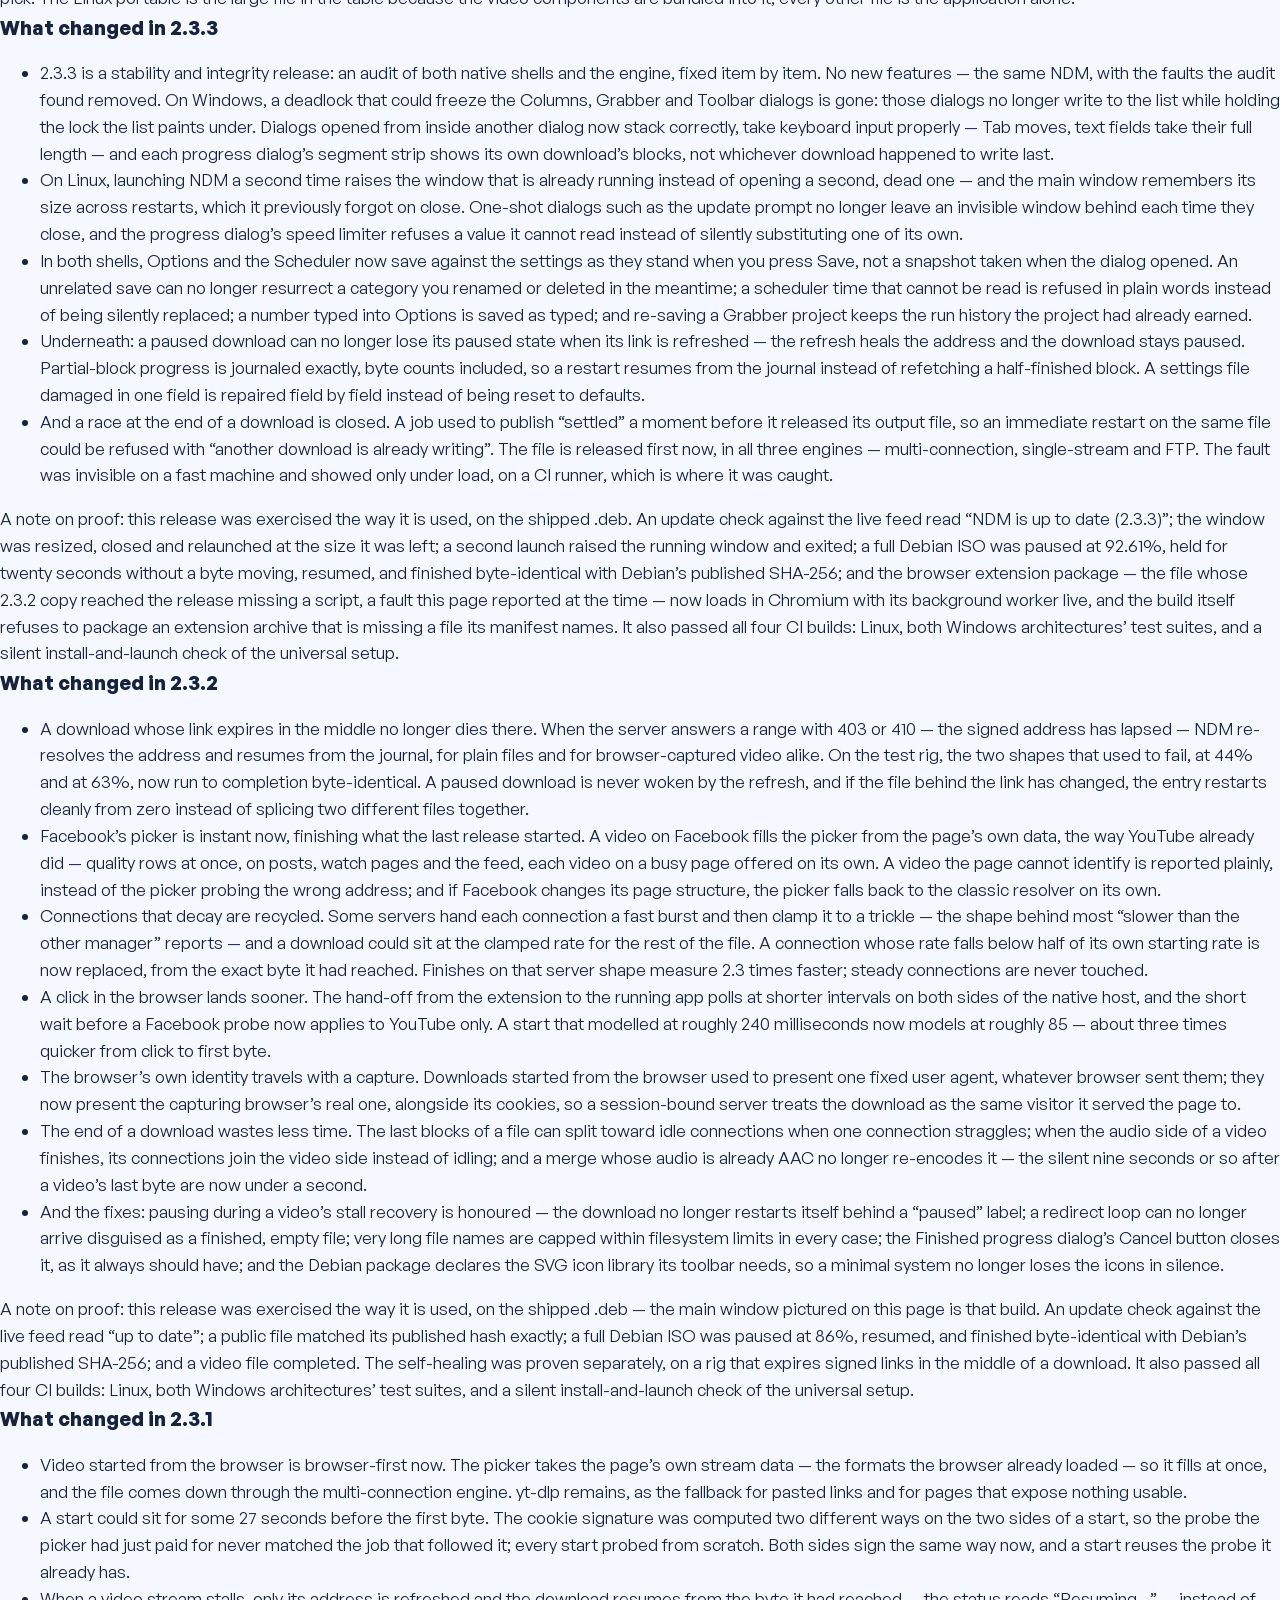
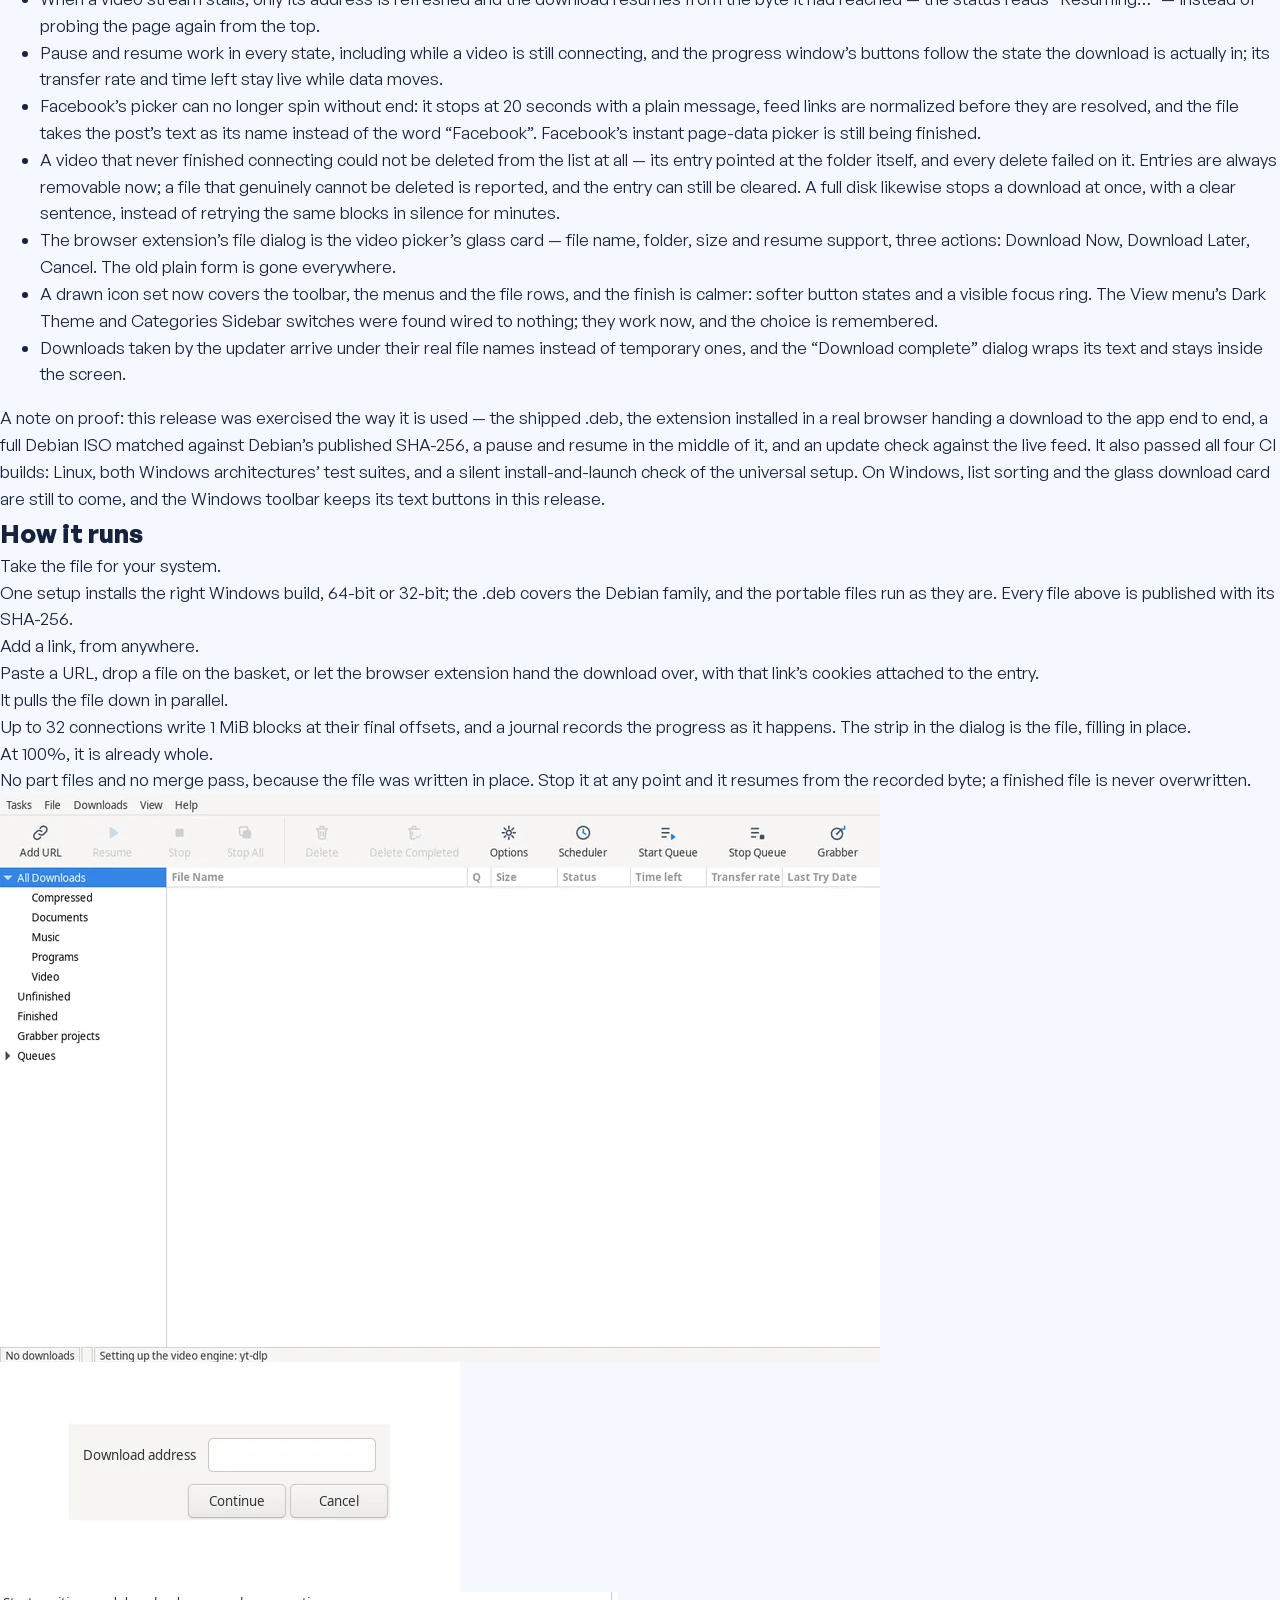
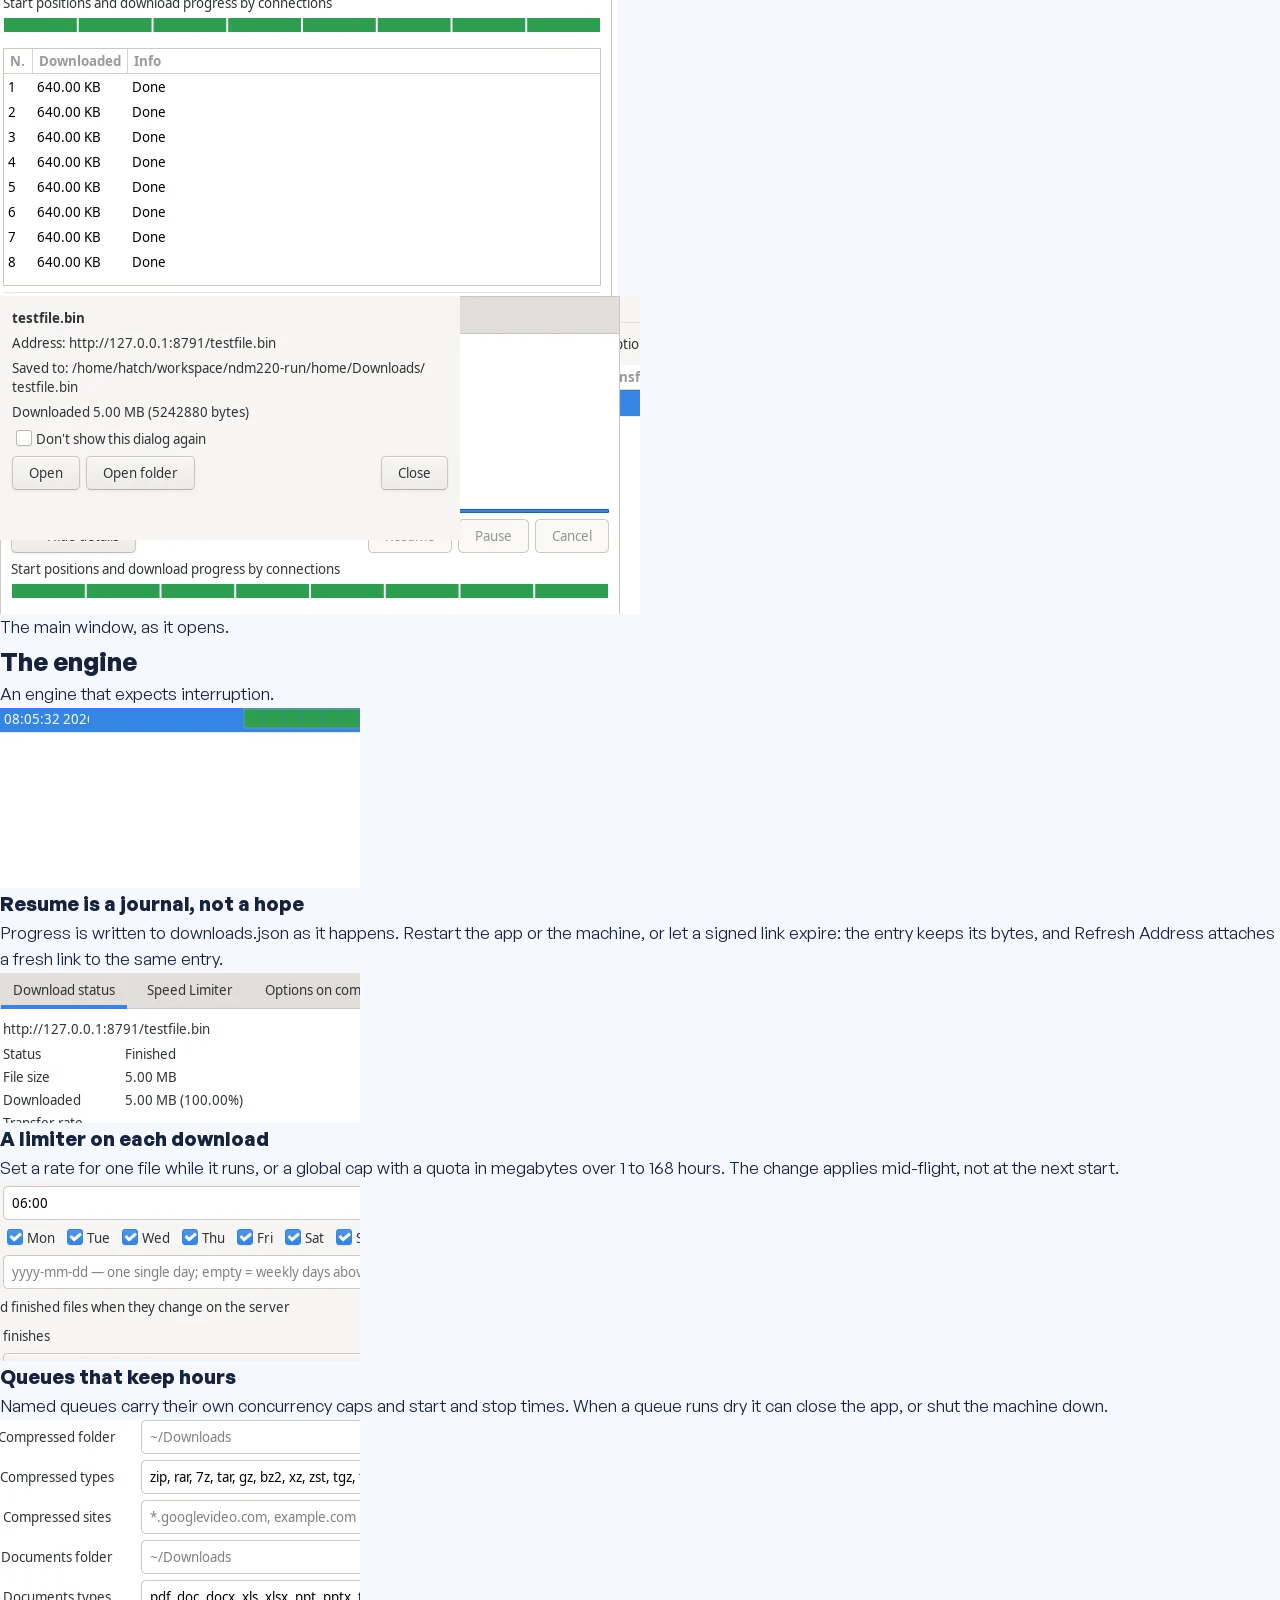
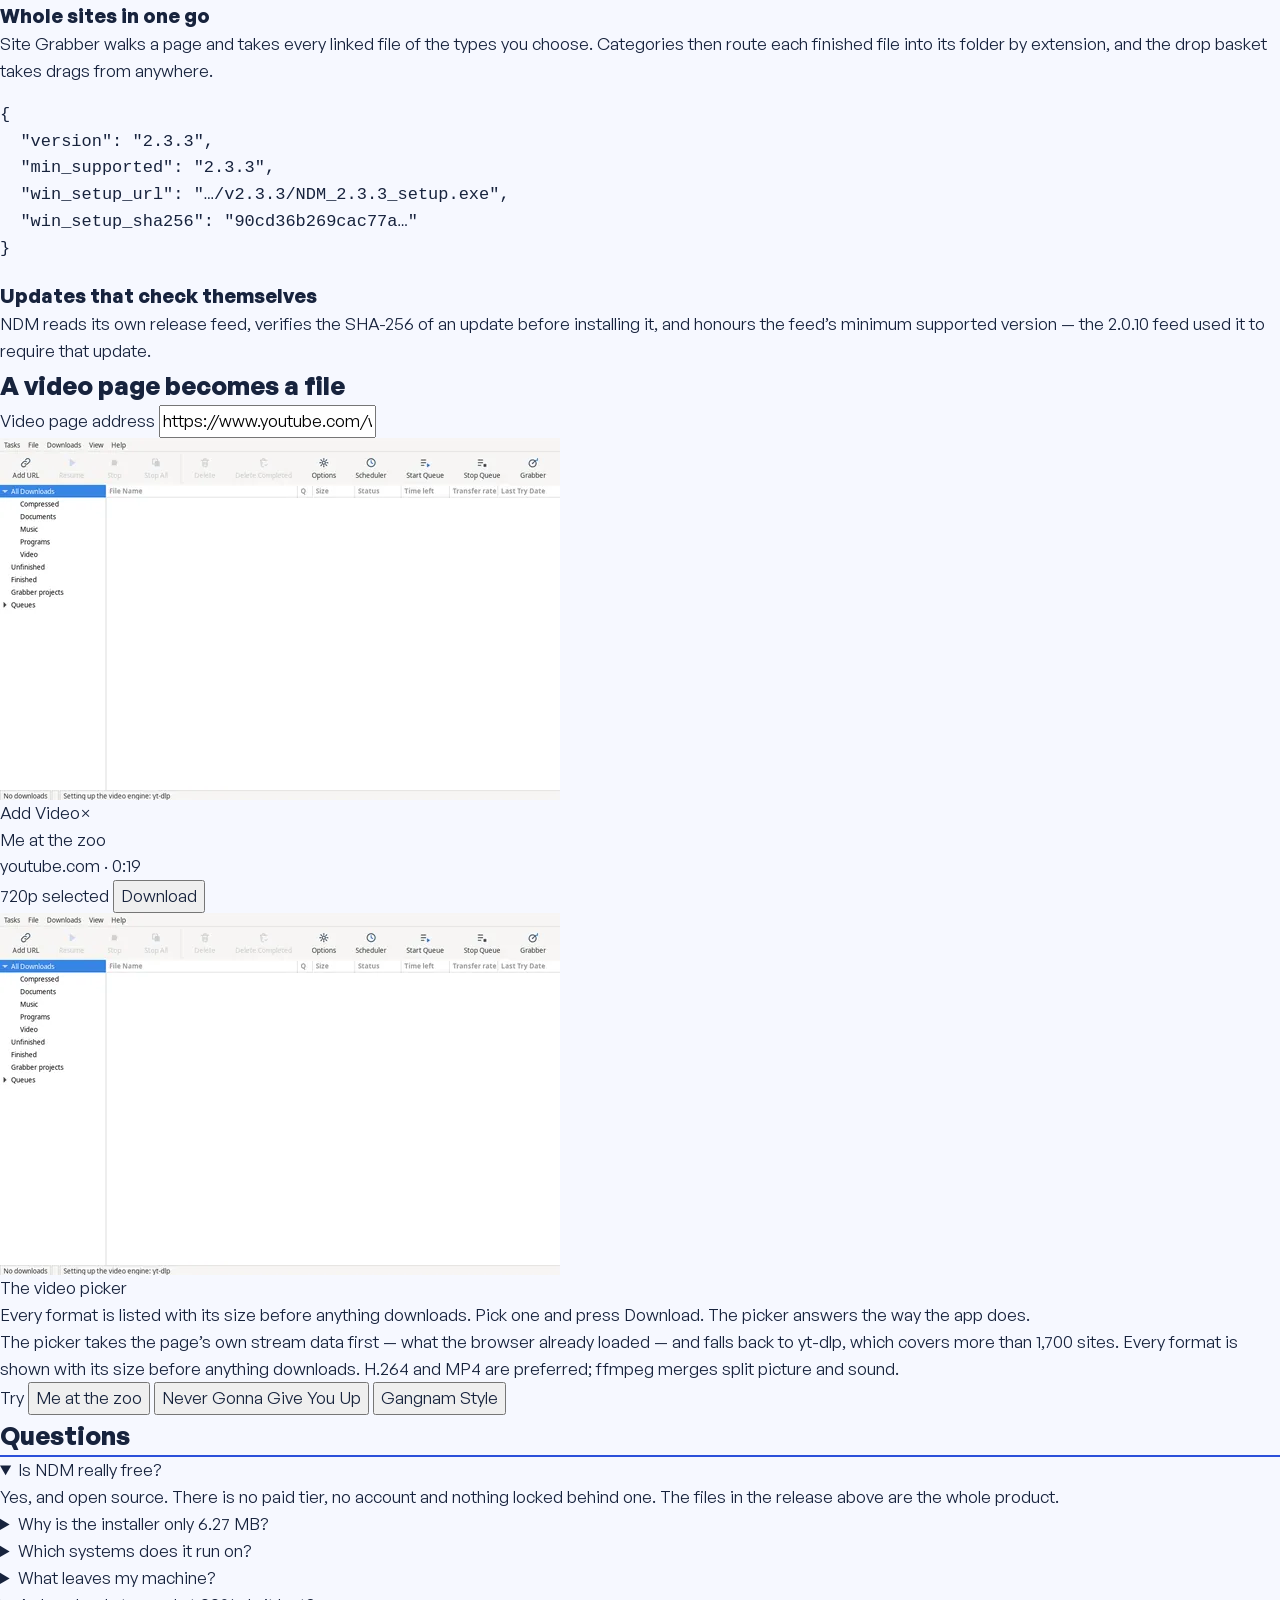
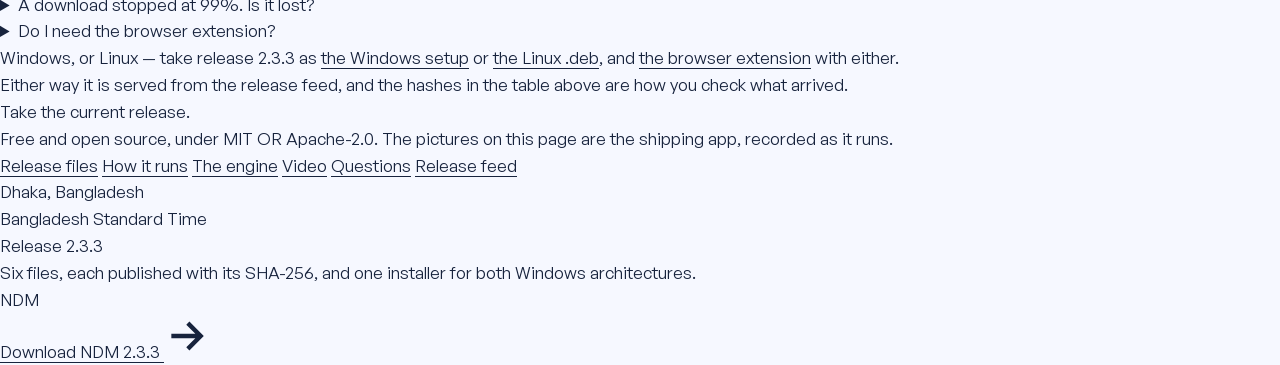
==== commit 197cdb43: "Release 2.3.3: downloads, hashes, changelog, shipped-build captures" ====
--- a/index.html
+++ b/index.html
@@ -1,289 +1,340 @@
-<!doctype html>
+<!DOCTYPE html>
 <html lang="en">
 <head>
-  <meta charset="utf-8">
-  <meta name="viewport" content="width=device-width, initial-scale=1">
-  <meta name="theme-color" content="#f6f8ff">
-  <title>NDM — Downloads that remember where they stopped</title>
-  <meta name="description" content="NDM is a free, open-source download manager for Windows and Debian-family Linux. Interrupted downloads can resume from their recorded progress.">
-  <link rel="icon" href="assets/favicon.svg" type="image/svg+xml">
-  <link rel="preload" href="assets/fonts/barlow-condensed-600.woff2" as="font" type="font/woff2" crossorigin>
-  <link rel="preload" href="assets/fonts/general-sans-400.woff2" as="font" type="font/woff2" crossorigin>
-  <link rel="preload" href="assets/fonts/general-sans-700.woff2" as="font" type="font/woff2" crossorigin>
-  <link rel="stylesheet" href="styles.css">
+<meta charset="utf-8">
+<meta name="viewport" content="width=device-width, initial-scale=1">
+<title>NDM — Nill Download Manager for Windows and Linux</title>
+<meta name="description" content="NDM is a free download manager for Windows and Linux: up to 32 parallel connections per file, resume after restarts, video downloads via yt-dlp, a browser extension, and hash-verified self-updates.">
+<link rel="icon" href="assets/favicon.svg" type="image/svg+xml">
+<link rel="preconnect" href="https://api.fontshare.com">
+<link rel="preconnect" href="https://cdn.fontshare.com" crossorigin>
+<link href="https://api.fontshare.com/v2/css?f[]=general-sans@400,500,700&display=swap" rel="stylesheet">
+<link rel="stylesheet" href="styles.css">
+<script>document.documentElement.classList.add('js');</script>
 </head>
 <body>
-  <a class="skip-link" href="#main">Skip to content</a>
-
-  <header class="site-header">
-    <div class="header-inner">
-      <a class="brand" href="#top" aria-label="NDM home">
-        <svg class="brand-mark" viewBox="0 0 36 36" aria-hidden="true">
-          <path d="M5 9h14c5 0 8 3 8 7s-3 7-8 7H5" fill="none" stroke="currentColor" stroke-width="3" stroke-linecap="square"/>
-          <path d="M5 9v18" fill="none" stroke="currentColor" stroke-width="3"/>
-          <circle cx="27" cy="16" r="3.5" fill="#e9573f"/>
-        </svg>
-        <span class="brand-word">NDM</span>
-        <span class="brand-descriptor">Nill Download Manager</span>
-      </a>
-      <nav class="site-nav" aria-label="Main navigation">
-        <a href="#downloads">Downloads</a>
-        <a href="#mechanism">How it works</a>
-        <a href="#questions">Questions</a>
-        <a class="source-link" href="https://github.com/JAHURULNILL/ndm" target="_blank" rel="noopener noreferrer">
-          Source
-          <svg viewBox="0 0 18 18" aria-hidden="true"><path d="M4 14 14 4M6 4h8v8" fill="none" stroke="currentColor" stroke-width="1.6" stroke-linecap="square"/></svg>
-        </a>
-      </nav>
-    </div>
-  </header>
-
-  <main id="main">
-    <section class="opening shell" id="top" aria-labelledby="opening-title">
-      <div class="opening-heading">
-        <div class="opening-copy">
-          <h1 id="opening-title">Pick up where the download stopped.</h1>
-          <p class="opening-lede">Free, open-source for Windows and Debian-family Linux. NDM journals blocks as they arrive, so interrupted downloads can resume from the recorded byte.</p>
-        </div>
-      </div>
-
-      <section class="download-map" id="downloads" aria-labelledby="download-title">
-        <div class="download-map-head">
-          <div>
-            <h2 id="download-title">Choose a download.</h2>
-            <p>Three direct routes. Pick the one that fits.</p>
-          </div>
-          <div class="map-head-aside">
-            <span class="release-pill" aria-label="Current downloadable package set"><strong>v<span data-ver>2.3.2</span></strong></span>
-            <a class="all-packages-link" href="#packages">All packages
-            <svg viewBox="0 0 18 18" aria-hidden="true"><path d="M4 14 14 4M6 4h8v8" fill="none" stroke="currentColor" stroke-width="1.6" stroke-linecap="square"/></svg>
-            </a>
+<a class="skip" href="#main">Skip to content</a>
+
+<header class="hero" id="top">
+  <div class="topbar">
+    <a class="wordmark" href="#top">NDM</a>
+    <nav class="topnav" aria-label="Sections">
+      <a href="#release">Release</a>
+      <a href="#how">How it runs</a>
+      <a href="#engine">The engine</a>
+      <a href="#video">Video</a>
+      <a href="#questions">Questions</a>
+    </nav>
+  </div>
+
+  <div class="hero-copy">
+    <h1 class="hero-name">Every download<br>lands whole.</h1>
+    <p class="hero-support">Free and open source for Windows and Linux. Every download is recorded as it runs, so an interrupted file resumes from the exact byte, and a video page becomes a file whose size you saw first.</p>
+    <div class="hero-action">
+      <a class="btn" id="hero-download" href="https://github.com/JAHURULNILL/ndm/releases/download/v2.3.3/NDM_2.3.3_setup.exe">Download for Windows</a>
+      <a class="btn btn-alt" id="hero-alt" href="https://github.com/JAHURULNILL/ndm/releases/download/v2.3.3/NDM_2.3.3_amd64.deb">Download for Linux</a>
+      <a class="btn btn-ghost" href="https://github.com/JAHURULNILL/ndm/releases/download/v2.3.3/ndm-extension-2.3.3.zip">Get the browser extension</a>
+    </div>
+  </div>
+
+  <div class="stage" aria-hidden="false">
+    <figure class="hero-frag shutter">
+      <img src="[data-uri]" alt="The NDM progress dialog at the end of a download: eight connections, each block of the file marked Done, the connection strip full" width="620" height="698">
+    </figure>
+  </div>
+</header>
+
+<main id="main">
+
+<section class="release" id="release">
+  <h2 class="sec-head rv">Release <span data-ver>2.3.3</span> is six files</h2>
+  <p class="frag-cap rv">Pictured above: the shipped app, recorded as it runs. The progress dialog of release <span data-ver>2.3.3</span>, one finished file, every block written at its final offset.</p>
+
+  <div class="ftable-wrap rv">
+    <table class="ftable">
+      <thead>
+        <tr><th scope="col">File</th><th scope="col">SHA-256</th><th scope="col" class="num">Size</th><th scope="col"><span class="vh">Get</span></th></tr>
+      </thead>
+      <tbody>
+        <tr>
+          <td class="f-file"><span class="f-name">NDM_2.3.3_setup.exe</span><span class="f-kind">Windows installer — one setup for 64-bit and 32-bit</span></td>
+          <td class="f-hash"><code data-hash="win_setup">90cd36b269cac77aa9f052c0284a448015a9e11e26438d218e1da332fa4a9ce3</code></td>
+          <td class="f-size num">6.33 MB</td>
+          <td class="f-get"><a href="https://github.com/JAHURULNILL/ndm/releases/download/v2.3.3/NDM_2.3.3_setup.exe" data-get="win_setup">Download</a></td>
+        </tr>
+        <tr>
+          <td class="f-file"><span class="f-name">NDM_2.3.3_Windows_Portable.zip</span><span class="f-kind">Windows portable, 64-bit</span></td>
+          <td class="f-hash"><code data-hash="win">6f1edece7a256fec9c6be41dc2afd05f570a99e7ab2e536f5829f79ca6bbf8bd</code></td>
+          <td class="f-size num">5.77 MB</td>
+          <td class="f-get"><a href="https://github.com/JAHURULNILL/ndm/releases/download/v2.3.3/NDM_2.3.3_Windows_Portable.zip" data-get="win">Download</a></td>
+        </tr>
+        <tr>
+          <td class="f-file"><span class="f-name">NDM_2.3.3_Windows_Portable_x86.zip</span><span class="f-kind">Windows portable, 32-bit</span></td>
+          <td class="f-hash"><code data-hash="win_x86">da6eea5cceb6e017787f5b7dac475e3654d63eab2b4113aeb7615518522a17af</code></td>
+          <td class="f-size num">4.97 MB</td>
+          <td class="f-get"><a href="https://github.com/JAHURULNILL/ndm/releases/download/v2.3.3/NDM_2.3.3_Windows_Portable_x86.zip" data-get="win_x86">Download</a></td>
+        </tr>
+        <tr>
+          <td class="f-file"><span class="f-name">NDM_2.3.3_amd64.deb</span><span class="f-kind">Linux, Debian family</span></td>
+          <td class="f-hash"><code data-hash="deb">ddaf35fbae2b7c432b7845cd7759ea8d48a588f7c09218ce001f5a90742a00ed</code></td>
+          <td class="f-size num">3.04 MB</td>
+          <td class="f-get"><a href="https://github.com/JAHURULNILL/ndm/releases/download/v2.3.3/NDM_2.3.3_amd64.deb" data-get="deb">Download</a></td>
+        </tr>
+        <tr>
+          <td class="f-file"><span class="f-name">NDM_2.3.3_Linux_Portable.tar.xz</span><span class="f-kind">Linux portable, other distributions, video components bundled</span></td>
+          <td class="f-hash"><code>07b6064b3b9482c45df847b44350bada90654c51feb3e2b2f99b2a02886ca747</code></td>
+          <td class="f-size num">119.8 MB</td>
+          <td class="f-get"><a href="https://github.com/JAHURULNILL/ndm/releases/download/v2.3.3/NDM_2.3.3_Linux_Portable.tar.xz">Download</a></td>
+        </tr>
+        <tr>
+          <td class="f-file"><span class="f-name">ndm-extension-2.3.3.zip</span><span class="f-kind">Browser extension, Chrome and Firefox</span></td>
+          <td class="f-hash"><code data-hash="ext">0de2fce855e6d635cb6ac517e476827d5e87073a6c3e37cb5a8eb1e35c1501d0</code></td>
+          <td class="f-size num">123 KB</td>
+          <td class="f-get"><a href="https://github.com/JAHURULNILL/ndm/releases/download/v2.3.3/ndm-extension-2.3.3.zip">Download</a></td>
+        </tr>
+      </tbody>
+    </table>
+  </div>
+
+  <div class="release-under">
+    <div class="verify rv">
+      <h3>Check what you received</h3>
+      <p>Each file&rsquo;s SHA-256 is printed beside it, exactly as published with the release. Compare the hash of the file you received before you run it:</p>
+      <pre><code>Get-FileHash .\NDM_2.3.3_setup.exe -Algorithm SHA256
+sha256sum NDM_2.3.3_amd64.deb</code></pre>
+      <p>The Windows setup is a single file for both architectures: it carries the 64-bit and the 32-bit build and installs the one your machine needs, so there is no wrong setup to pick. The Linux portable is the large file in the table because the video components are bundled into it; every other file is the application alone.</p>
+    </div>
+    <div class="changed rv">
+      <h3>What changed in <span data-ver>2.3.3</span></h3>
+      <ul>
+        <li>2.3.3 is a stability and integrity release: an audit of both native shells and the engine, fixed item by item. No new features — the same NDM, with the faults the audit found removed. On Windows, a deadlock that could freeze the Columns, Grabber and Toolbar dialogs is gone: those dialogs no longer write to the list while holding the lock the list paints under. Dialogs opened from inside another dialog now stack correctly, take keyboard input properly — Tab moves, text fields take their full length — and each progress dialog&rsquo;s segment strip shows its own download&rsquo;s blocks, not whichever download happened to write last.</li>
+        <li>On Linux, launching NDM a second time raises the window that is already running instead of opening a second, dead one — and the main window remembers its size across restarts, which it previously forgot on close. One-shot dialogs such as the update prompt no longer leave an invisible window behind each time they close, and the progress dialog&rsquo;s speed limiter refuses a value it cannot read instead of silently substituting one of its own.</li>
+        <li>In both shells, Options and the Scheduler now save against the settings as they stand when you press Save, not a snapshot taken when the dialog opened. An unrelated save can no longer resurrect a category you renamed or deleted in the meantime; a scheduler time that cannot be read is refused in plain words instead of being silently replaced; a number typed into Options is saved as typed; and re-saving a Grabber project keeps the run history the project had already earned.</li>
+        <li>Underneath: a paused download can no longer lose its paused state when its link is refreshed — the refresh heals the address and the download stays paused. Partial-block progress is journaled exactly, byte counts included, so a restart resumes from the journal instead of refetching a half-finished block. A settings file damaged in one field is repaired field by field instead of being reset to defaults.</li>
+        <li>And a race at the end of a download is closed. A job used to publish &ldquo;settled&rdquo; a moment before it released its output file, so an immediate restart on the same file could be refused with &ldquo;another download is already writing&rdquo;. The file is released first now, in all three engines — multi-connection, single-stream and FTP. The fault was invisible on a fast machine and showed only under load, on a CI runner, which is where it was caught.</li>
+      </ul>
+      <p class="changed-note">A note on proof: this release was exercised the way it is used, on the shipped .deb. An update check against the live feed read &ldquo;NDM is up to date (2.3.3)&rdquo;; the window was resized, closed and relaunched at the size it was left; a second launch raised the running window and exited; a full Debian ISO was paused at 92.61%, held for twenty seconds without a byte moving, resumed, and finished byte-identical with Debian&rsquo;s published SHA-256; and the browser extension package — the file whose 2.3.2 copy reached the release missing a script, a fault this page reported at the time — now loads in Chromium with its background worker live, and the build itself refuses to package an extension archive that is missing a file its manifest names. It also passed all four CI builds: Linux, both Windows architectures&rsquo; test suites, and a silent install-and-launch check of the universal setup.</p>
+      <h3>What changed in 2.3.2</h3>
+      <ul>
+        <li>A download whose link expires in the middle no longer dies there. When the server answers a range with 403 or 410 — the signed address has lapsed — NDM re-resolves the address and resumes from the journal, for plain files and for browser-captured video alike. On the test rig, the two shapes that used to fail, at 44% and at 63%, now run to completion byte-identical. A paused download is never woken by the refresh, and if the file behind the link has changed, the entry restarts cleanly from zero instead of splicing two different files together.</li>
+        <li>Facebook&rsquo;s picker is instant now, finishing what the last release started. A video on Facebook fills the picker from the page&rsquo;s own data, the way YouTube already did — quality rows at once, on posts, watch pages and the feed, each video on a busy page offered on its own. A video the page cannot identify is reported plainly, instead of the picker probing the wrong address; and if Facebook changes its page structure, the picker falls back to the classic resolver on its own.</li>
+        <li>Connections that decay are recycled. Some servers hand each connection a fast burst and then clamp it to a trickle — the shape behind most &ldquo;slower than the other manager&rdquo; reports — and a download could sit at the clamped rate for the rest of the file. A connection whose rate falls below half of its own starting rate is now replaced, from the exact byte it had reached. Finishes on that server shape measure 2.3 times faster; steady connections are never touched.</li>
+        <li>A click in the browser lands sooner. The hand-off from the extension to the running app polls at shorter intervals on both sides of the native host, and the short wait before a Facebook probe now applies to YouTube only. A start that modelled at roughly 240 milliseconds now models at roughly 85 — about three times quicker from click to first byte.</li>
+        <li>The browser&rsquo;s own identity travels with a capture. Downloads started from the browser used to present one fixed user agent, whatever browser sent them; they now present the capturing browser&rsquo;s real one, alongside its cookies, so a session-bound server treats the download as the same visitor it served the page to.</li>
+        <li>The end of a download wastes less time. The last blocks of a file can split toward idle connections when one connection straggles; when the audio side of a video finishes, its connections join the video side instead of idling; and a merge whose audio is already AAC no longer re-encodes it — the silent nine seconds or so after a video&rsquo;s last byte are now under a second.</li>
+        <li>And the fixes: pausing during a video&rsquo;s stall recovery is honoured — the download no longer restarts itself behind a &ldquo;paused&rdquo; label; a redirect loop can no longer arrive disguised as a finished, empty file; very long file names are capped within filesystem limits in every case; the Finished progress dialog&rsquo;s Cancel button closes it, as it always should have; and the Debian package declares the SVG icon library its toolbar needs, so a minimal system no longer loses the icons in silence.</li>
+      </ul>
+      <p class="changed-note">A note on proof: this release was exercised the way it is used, on the shipped .deb — the main window pictured on this page is that build. An update check against the live feed read &ldquo;up to date&rdquo;; a public file matched its published hash exactly; a full Debian ISO was paused at 86%, resumed, and finished byte-identical with Debian&rsquo;s published SHA-256; and a video file completed. The self-healing was proven separately, on a rig that expires signed links in the middle of a download. It also passed all four CI builds: Linux, both Windows architectures&rsquo; test suites, and a silent install-and-launch check of the universal setup.</p>
+      <h3>What changed in 2.3.1</h3>
+      <ul>
+        <li>Video started from the browser is browser-first now. The picker takes the page&rsquo;s own stream data — the formats the browser already loaded — so it fills at once, and the file comes down through the multi-connection engine. yt-dlp remains, as the fallback for pasted links and for pages that expose nothing usable.</li>
+        <li>A start could sit for some 27 seconds before the first byte. The cookie signature was computed two different ways on the two sides of a start, so the probe the picker had just paid for never matched the job that followed it; every start probed from scratch. Both sides sign the same way now, and a start reuses the probe it already has.</li>
+        <li>When a video stream stalls, only its address is refreshed and the download resumes from the byte it had reached — the status reads &ldquo;Resuming&hellip;&rdquo; — instead of probing the page again from the top.</li>
+        <li>Pause and resume work in every state, including while a video is still connecting, and the progress window&rsquo;s buttons follow the state the download is actually in; its transfer rate and time left stay live while data moves.</li>
+        <li>Facebook&rsquo;s picker can no longer spin without end: it stops at 20 seconds with a plain message, feed links are normalized before they are resolved, and the file takes the post&rsquo;s text as its name instead of the word &ldquo;Facebook&rdquo;. Facebook&rsquo;s instant page-data picker is still being finished.</li>
+        <li>A video that never finished connecting could not be deleted from the list at all — its entry pointed at the folder itself, and every delete failed on it. Entries are always removable now; a file that genuinely cannot be deleted is reported, and the entry can still be cleared. A full disk likewise stops a download at once, with a clear sentence, instead of retrying the same blocks in silence for minutes.</li>
+        <li>The browser extension&rsquo;s file dialog is the video picker&rsquo;s glass card — file name, folder, size and resume support, three actions: Download Now, Download Later, Cancel. The old plain form is gone everywhere.</li>
+        <li>A drawn icon set now covers the toolbar, the menus and the file rows, and the finish is calmer: softer button states and a visible focus ring. The View menu&rsquo;s Dark Theme and Categories Sidebar switches were found wired to nothing; they work now, and the choice is remembered.</li>
+        <li>Downloads taken by the updater arrive under their real file names instead of temporary ones, and the &ldquo;Download complete&rdquo; dialog wraps its text and stays inside the screen.</li>
+      </ul>
+      <p class="changed-note">A note on proof: this release was exercised the way it is used — the shipped .deb, the extension installed in a real browser handing a download to the app end to end, a full Debian ISO matched against Debian&rsquo;s published SHA-256, a pause and resume in the middle of it, and an update check against the live feed. It also passed all four CI builds: Linux, both Windows architectures&rsquo; test suites, and a silent install-and-launch check of the universal setup. On Windows, list sorting and the glass download card are still to come, and the Windows toolbar keeps its text buttons in this release.</p>
+    </div>
+  </div>
+</section>
+
+<section class="how" id="how">
+  <h2 class="sec-head rv">How it runs</h2>
+  <div class="how-grid">
+    <div class="how-steps">
+      <div class="hstep is-active" data-how-step>
+        <p class="hstep-line">Take the file for your system.</p>
+        <p class="hstep-note">One setup installs the right Windows build, 64-bit or 32-bit; the .deb covers the Debian family, and the portable files run as they are. Every file above is published with its SHA-256.</p>
+      </div>
+      <div class="hstep" data-how-step>
+        <p class="hstep-line">Add a link, from anywhere.</p>
+        <p class="hstep-note">Paste a URL, drop a file on the basket, or let the browser extension hand the download over, with that link&rsquo;s cookies attached to the entry.</p>
+      </div>
+      <div class="hstep" data-how-step>
+        <p class="hstep-line">It pulls the file down in parallel.</p>
+        <p class="hstep-note">Up to 32 connections write 1 MiB blocks at their final offsets, and a journal records the progress as it happens. The strip in the dialog is the file, filling in place.</p>
+      </div>
+      <div class="hstep" data-how-step>
+        <p class="hstep-line">At 100%, it is already whole.</p>
+        <p class="hstep-note">No part files and no merge pass, because the file was written in place. Stop it at any point and it resumes from the recorded byte; a finished file is never overwritten.</p>
+      </div>
+    </div>
+    <div class="how-stage">
+      <div class="how-frame">
+        <img class="how-img is-on" data-how-img src="[data-uri]" alt="The NDM main window, open and ready: the category list, the toolbar and an empty download list" width="880" height="568">
+        <img class="how-img" data-how-img src="[data-uri]" alt="The Download address dialog over the NDM window, waiting for a link" width="460" height="230" loading="lazy">
+        <img class="how-img" data-how-img src="[data-uri]" alt="The per-connection table in the progress dialog: eight connections, each with its downloaded amount and status" width="618" height="304" loading="lazy">
+        <img class="how-img" data-how-img src="[data-uri]" alt="The Download complete dialog over the progress dialog, the connection strip full beneath it" width="640" height="318" loading="lazy">
+      </div>
+      <p class="how-cap" data-how-cap>The main window, as it opens.</p>
+    </div>
+  </div>
+</section>
+
+<section class="engine" id="engine">
+  <h2 class="sec-head rv">The engine</h2>
+  <p class="statement rv">An engine that expects interruption.</p>
+
+  <div class="mod rv">
+    <figure class="mod-panel"><img src="[data-uri]" alt="One row of the download list: the file&rsquo;s last try date and its blocks, all filled" width="360" height="180" loading="lazy"></figure>
+    <div class="mod-text">
+      <h3>Resume is a journal, not a hope</h3>
+      <p>Progress is written to downloads.json as it happens. Restart the app or the machine, or let a signed link expire: the entry keeps its bytes, and Refresh Address attaches a fresh link to the same entry.</p>
+    </div>
+  </div>
+
+  <div class="mod rv">
+    <figure class="mod-panel"><img src="[data-uri]" alt="The progress dialog&rsquo;s tabs: Download status, Speed Limiter, Options on completion" width="360" height="150" loading="lazy"></figure>
+    <div class="mod-text">
+      <h3>A limiter on each download</h3>
+      <p>Set a rate for one file while it runs, or a global cap with a quota in megabytes over 1 to 168 hours. The change applies mid-flight, not at the next start.</p>
+    </div>
+  </div>
+
+  <div class="mod rv">
+    <figure class="mod-panel"><img src="[data-uri]" alt="The scheduler for one queue: start and stop times, and the days of the week it runs on" width="360" height="180" loading="lazy"></figure>
+    <div class="mod-text">
+      <h3>Queues that keep hours</h3>
+      <p>Named queues carry their own concurrency caps and start and stop times. When a queue runs dry it can close the app, or shut the machine down.</p>
+    </div>
+  </div>
+
+  <div class="mod rv">
+    <figure class="mod-panel"><img src="[data-uri]" alt="The category editor: each category&rsquo;s file types and the sites that route files into it" width="360" height="180" loading="lazy"></figure>
+    <div class="mod-text">
+      <h3>Whole sites in one go</h3>
+      <p>Site Grabber walks a page and takes every linked file of the types you choose. Categories then route each finished file into its folder by extension, and the drop basket takes drags from anywhere.</p>
+    </div>
+  </div>
+
+  <div class="mod rv">
+    <figure class="mod-panel mod-panel-code"><pre><code>{
+  "version": "2.3.3",
+  "min_supported": "2.3.3",
+  "win_setup_url": "…/v2.3.3/NDM_2.3.3_setup.exe",
+  "win_setup_sha256": "90cd36b269cac77a…"
+}</code></pre></figure>
+    <div class="mod-text">
+      <h3>Updates that check themselves</h3>
+      <p>NDM reads its own release feed, verifies the SHA-256 of an update before installing it, and honours the feed&rsquo;s minimum supported version — the 2.0.10 feed used it to require that update.</p>
+    </div>
+  </div>
+</section>
+
+<section class="video" id="video">
+  <h2 class="sec-head sec-head-light rv">A video page becomes a file</h2>
+  <div class="video-top rv">
+    <label class="video-label" for="video-url">Video page address</label>
+    <input class="video-input" id="video-url" type="url" value="https://www.youtube.com/watch?v=aqz-KE-bpKQ" autocomplete="off" spellcheck="false" aria-describedby="pk-status">
+  </div>
+
+  <div class="pk-stage">
+    <img class="pk-flank pk-flank-l" src="[data-uri]" alt="" aria-hidden="true" width="560" height="362" loading="lazy">
+    <div class="picker" data-ui role="group" aria-label="The NDM video picker, demonstrated">
+      <div class="pk-sheet">
+        <div class="pk-head"><span>Add Video</span><span class="pk-x" aria-hidden="true">&times;</span></div>
+        <div class="pk-body">
+          <p class="pk-name" id="pk-name">Me at the zoo</p>
+          <p class="pk-meta"><span id="pk-host">youtube.com</span> &middot; <span id="pk-dur">0:19</span></p>
+          <div class="pk-rows" id="pk-rows" role="radiogroup" aria-label="Formats"></div>
+          <div class="pk-foot">
+            <span class="pk-status" id="pk-status" aria-live="polite">720p selected</span>
+            <button class="pk-download" id="pk-download" type="button">Download</button>
           </div>
         </div>
-
-        <div class="route-track" aria-label="NDM download options">
-          <article class="route-card route-windows" data-route-platform="windows" data-recommended="false">
-            <div class="route-band">
-              <span>Windows desktop</span>
-              <span class="route-recommendation" id="windows-recommended" hidden>For this device</span>
-            </div>
-            <div class="route-body">
-              <h3>Universal setup</h3>
-              <p>Win 7 SP1–11 · 32/64-bit.</p>
-              <div class="route-file"><code data-filename="win_setup">NDM_2.3.2_setup.exe</code><span data-size="win_setup">6.27 MB</span></div>
-              <a class="route-button" id="hero-download" data-get="win_setup" href="https://github.com/JAHURULNILL/ndm/releases/download/v2.3.2/NDM_2.3.2_setup.exe">
-                <span id="hero-download-label">Download for Windows</span>
-                <svg viewBox="0 0 22 22" aria-hidden="true"><path d="M11 3v11m0 0 4-4m-4 4-4-4M4 16v3h14v-3" fill="none" stroke="currentColor" stroke-width="1.7" stroke-linecap="round" stroke-linejoin="round"/></svg>
-              </a>
-              <a class="route-alternate" id="alternate-package" data-get="win" href="https://github.com/JAHURULNILL/ndm/releases/download/v2.3.2/NDM_2.3.2_Windows_Portable.zip">Portable 64-bit ZIP · <span data-size="win">5.71 MB</span></a>
-            </div>
-          </article>
-
-          <article class="route-card route-linux" data-route-platform="linux" data-recommended="false">
-            <div class="route-band">
-              <span>Linux desktop</span>
-              <span class="route-recommendation" id="linux-recommended" hidden>For this device</span>
-            </div>
-            <div class="route-body">
-              <h3>Debian package</h3>
-              <p>Debian-family Linux · x86-64.</p>
-              <div class="route-file"><code data-filename="deb">NDM_2.3.2_amd64.deb</code><span data-size="deb">3.00 MB</span></div>
-              <a class="route-button" data-get="deb" href="https://github.com/JAHURULNILL/ndm/releases/download/v2.3.2/NDM_2.3.2_amd64.deb">
-                <span>Download for Linux</span>
-                <svg viewBox="0 0 22 22" aria-hidden="true"><path d="M11 3v11m0 0 4-4m-4 4-4-4M4 16v3h14v-3" fill="none" stroke="currentColor" stroke-width="1.7" stroke-linecap="round" stroke-linejoin="round"/></svg>
-              </a>
-              <a class="route-alternate" data-get="linux_portable" href="https://github.com/JAHURULNILL/ndm/releases/download/v2.3.2/NDM_2.3.2_Linux_Portable.tar.xz">Portable tar.xz · <span data-size="linux_portable">119.8 MB</span></a>
-            </div>
-          </article>
-
-          <article class="route-card route-extension">
-            <div class="route-band">
-              <span>Browser companion</span>
-              <span class="route-optional">Optional</span>
-            </div>
-            <div class="route-body">
-              <h3>Chrome + Firefox</h3>
-              <p>Optional · sends browser downloads to the NDM desktop app.</p>
-              <div class="route-file"><code data-filename="ext">ndm-extension-2.3.2.zip</code><span data-size="ext">118 KB</span></div>
-              <a class="route-button" data-get="ext" aria-label="Download the optional Chrome and Firefox browser extension ZIP" href="https://github.com/JAHURULNILL/ndm/releases/download/v2.3.2/ndm-extension-2.3.2.zip">
-                <span>Download extension</span>
-                <svg viewBox="0 0 22 22" aria-hidden="true"><path d="M11 3v11m0 0 4-4m-4 4-4-4M4 16v3h14v-3" fill="none" stroke="currentColor" stroke-width="1.7" stroke-linecap="round" stroke-linejoin="round"/></svg>
-              </a>
-              <p class="route-alternate route-note">Optional · works with NDM for Windows or Linux</p>
-            </div>
-          </article>
-        </div>
-        <p class="platform-status sr-only" id="platform-status" aria-live="polite"></p>
-      </section>
-
-      <section class="proof-strip" aria-labelledby="proof-title">
-        <figure class="proof-shot">
-          <div class="proof-image-frame">
-            <img src="[data-uri]" alt="Real NDM transfer details showing progress rows for separate file connections" width="618" height="304" fetchpriority="high">
-          </div>
-          <figcaption>Real transfer details from the NDM desktop app</figcaption>
-        </figure>
-        <div class="proof-copy">
-          <h2 id="proof-title">When a transfer breaks, the record is still there.</h2>
-          <p>NDM writes each parallel block to its final position and journals progress as it arrives. After an interruption, the desktop app can resume from the recorded byte.</p>
-          <div class="proof-flow" aria-label="Blocks arrive, progress is journaled, and an interrupted transfer can resume">
-            <span>Blocks arrive</span><i aria-hidden="true"></i><span>Progress journaled</span><i aria-hidden="true"></i><span>Resume from record</span>
-          </div>
-        </div>
-      </section>
-    </section>
-
-    <section class="catalog-section" id="packages" aria-labelledby="catalog-title">
-      <div class="shell catalog-shell">
-        <div class="catalog-heading">
-          <div>
-            <h2 id="catalog-title">Every package, in one place.</h2>
-            <p>Five desktop packages and one optional browser extension. Names, sizes, and SHA-256 values stay beside each file.</p>
-          </div>
-          <a class="feed-link" id="latest-release-link" href="https://github.com/JAHURULNILL/ndm/releases/latest" target="_blank" rel="noopener noreferrer"><span id="latest-release-label">GitHub releases</span><svg viewBox="0 0 18 18" aria-hidden="true"><path d="M4 14 14 4M6 4h8v8" fill="none" stroke="currentColor" stroke-width="1.6" stroke-linecap="square"/></svg></a>
-        </div>
-        <div class="availability-note" id="release-status" data-status="static" role="status" aria-live="polite">
-          <span class="availability-mark" aria-hidden="true"></span>
-          <p id="release-status-copy">Bundled downloadable files: v2.3.2. A newer package set is used only when all six files and their SHA-256 values are available.</p>
-        </div>
-
-        <div class="package-groups">
-          <section class="package-group package-windows" aria-labelledby="windows-group-title">
-            <div class="group-heading"><h3 id="windows-group-title">Windows</h3><p>Windows 7 SP1, 8, 8.1, 10 and 11 · 32/64-bit</p></div>
-            <article class="package-row">
-              <div class="package-identity"><h4>Universal setup</h4><p>Includes 32-bit and 64-bit; selects the matching build.</p><code class="package-filename" data-filename="win_setup">NDM_2.3.2_setup.exe</code></div>
-              <span class="package-size" data-size="win_setup">6.27 MB</span>
-              <a class="package-download" data-get="win_setup" href="https://github.com/JAHURULNILL/ndm/releases/download/v2.3.2/NDM_2.3.2_setup.exe">Download <span class="sr-only">Windows universal setup</span><svg viewBox="0 0 18 18" aria-hidden="true"><path d="M4 14 14 4M6 4h8v8" fill="none" stroke="currentColor" stroke-width="1.5"/></svg></a>
-              <details class="hash-details"><summary>SHA-256</summary><div class="hash-copy-line"><code data-hash="win_setup">7b255d460e281471e2e07140d69f17ac69faf6e8371650c297c528ec798fa2c1</code><button type="button" class="copy-hash" data-copy-hash="win_setup" aria-label="Copy SHA-256 for Windows universal setup">Copy</button><span class="copy-status" data-copy-status="win_setup" aria-live="polite"></span></div></details>
-            </article>
-            <article class="package-row">
-              <div class="package-identity"><h4>Portable · 64-bit</h4><p>Run without installing.</p><code class="package-filename" data-filename="win">NDM_2.3.2_Windows_Portable.zip</code></div>
-              <span class="package-size" data-size="win">5.71 MB</span>
-              <a class="package-download" data-get="win" href="https://github.com/JAHURULNILL/ndm/releases/download/v2.3.2/NDM_2.3.2_Windows_Portable.zip">Download <span class="sr-only">64-bit Windows portable</span><svg viewBox="0 0 18 18" aria-hidden="true"><path d="M4 14 14 4M6 4h8v8" fill="none" stroke="currentColor" stroke-width="1.5"/></svg></a>
-              <details class="hash-details"><summary>SHA-256</summary><div class="hash-copy-line"><code data-hash="win">77c47a751ae91ae3bbc4fafb5d656061048c58d0f53ec4e0a4854167b472e531</code><button type="button" class="copy-hash" data-copy-hash="win" aria-label="Copy SHA-256 for Windows 64-bit portable package">Copy</button><span class="copy-status" data-copy-status="win" aria-live="polite"></span></div></details>
-            </article>
-            <article class="package-row">
-              <div class="package-identity"><h4>Portable · 32-bit</h4><p>Run without installing.</p><code class="package-filename" data-filename="win_x86">NDM_2.3.2_Windows_Portable_x86.zip</code></div>
-              <span class="package-size" data-size="win_x86">4.92 MB</span>
-              <a class="package-download" data-get="win_x86" href="https://github.com/JAHURULNILL/ndm/releases/download/v2.3.2/NDM_2.3.2_Windows_Portable_x86.zip">Download <span class="sr-only">32-bit Windows portable</span><svg viewBox="0 0 18 18" aria-hidden="true"><path d="M4 14 14 4M6 4h8v8" fill="none" stroke="currentColor" stroke-width="1.5"/></svg></a>
-              <details class="hash-details"><summary>SHA-256</summary><div class="hash-copy-line"><code data-hash="win_x86">1457d0864bc405f6c8cb880f35853de571ee1d0eb2dfec6b02a8fac47a410623</code><button type="button" class="copy-hash" data-copy-hash="win_x86" aria-label="Copy SHA-256 for Windows 32-bit portable package">Copy</button><span class="copy-status" data-copy-status="win_x86" aria-live="polite"></span></div></details>
-            </article>
-          </section>
-
-          <section class="package-group package-linux" aria-labelledby="linux-group-title">
-            <div class="group-heading"><h3 id="linux-group-title">Linux · Debian family</h3><p>x86-64 · Debian, Ubuntu, Zorin OS, Linux Mint and derivatives</p></div>
-            <article class="package-row">
-              <div class="package-identity"><h4>Debian package</h4><p>Install the .deb on a supported x86-64 distribution.</p><code class="package-filename" data-filename="deb">NDM_2.3.2_amd64.deb</code></div>
-              <span class="package-size" data-size="deb">3.00 MB</span>
-              <a class="package-download" data-get="deb" href="https://github.com/JAHURULNILL/ndm/releases/download/v2.3.2/NDM_2.3.2_amd64.deb">Download <span class="sr-only">Linux Debian package</span><svg viewBox="0 0 18 18" aria-hidden="true"><path d="M4 14 14 4M6 4h8v8" fill="none" stroke="currentColor" stroke-width="1.5"/></svg></a>
-              <details class="hash-details"><summary>SHA-256</summary><div class="hash-copy-line"><code data-hash="deb">77114d07fb2605768c469effeb04c562cf68533e86afb4802e1a3e922dbf65f2</code><button type="button" class="copy-hash" data-copy-hash="deb" aria-label="Copy SHA-256 for Linux Debian package">Copy</button><span class="copy-status" data-copy-status="deb" aria-live="polite"></span></div></details>
-            </article>
-            <article class="package-row">
-              <div class="package-identity"><h4>Portable · video components included</h4><p>Portable archive for Debian-family distributions.</p><code class="package-filename" data-filename="linux_portable">NDM_2.3.2_Linux_Portable.tar.xz</code></div>
-              <span class="package-size" data-size="linux_portable">119.8 MB</span>
-              <a class="package-download" data-get="linux_portable" href="https://github.com/JAHURULNILL/ndm/releases/download/v2.3.2/NDM_2.3.2_Linux_Portable.tar.xz">Download <span class="sr-only">Linux portable tarball</span><svg viewBox="0 0 18 18" aria-hidden="true"><path d="M4 14 14 4M6 4h8v8" fill="none" stroke="currentColor" stroke-width="1.5"/></svg></a>
-              <details class="hash-details"><summary>SHA-256</summary><div class="hash-copy-line"><code data-hash="linux_portable">d6fbac7bb16107bbaf91ae0224cfef7557df00250caf5afda70ac236f0f117a8</code><button type="button" class="copy-hash" data-copy-hash="linux_portable" aria-label="Copy SHA-256 for Linux portable tarball">Copy</button><span class="copy-status" data-copy-status="linux_portable" aria-live="polite"></span></div></details>
-            </article>
-          </section>
-
-          <section class="package-group extension-group" aria-labelledby="extension-group-title">
-            <div class="group-heading"><h3 id="extension-group-title">Optional browser companion</h3><p>Separate Chrome and Firefox extension · not the desktop app</p></div>
-            <article class="package-row">
-              <div class="package-identity"><h4>NDM browser extension</h4><p>Sends browser downloads to NDM and can carry the link’s cookies with the entry.</p><code class="package-filename" data-filename="ext">ndm-extension-2.3.2.zip</code></div>
-              <span class="package-size" data-size="ext">118 KB</span>
-              <a class="package-download" data-get="ext" href="https://github.com/JAHURULNILL/ndm/releases/download/v2.3.2/ndm-extension-2.3.2.zip">Download <span class="sr-only">Chrome and Firefox extension</span><svg viewBox="0 0 18 18" aria-hidden="true"><path d="M4 14 14 4M6 4h8v8" fill="none" stroke="currentColor" stroke-width="1.5"/></svg></a>
-              <details class="hash-details"><summary>SHA-256</summary><div class="hash-copy-line"><code data-hash="ext">bb68913d4f421627d1ba9bf10661128d1a52fe24adafbe38f96de955519c858c</code><button type="button" class="copy-hash" data-copy-hash="ext" aria-label="Copy SHA-256 for the browser extension">Copy</button><span class="copy-status" data-copy-status="ext" aria-live="polite"></span></div></details>
-            </article>
-          </section>
-        </div>
-
-        <div class="catalog-footnote"><span class="footnote-mark" aria-hidden="true">!</span><p>Finished files are not overwritten. If a signed link expires, NDM can refresh the address on the existing download entry.</p></div>
-      </div>
-    </section>
-
-    <section class="mechanism-section shell" id="mechanism" aria-labelledby="mechanism-title">
-      <div class="mechanism-heading">
-        <div><h2 id="mechanism-title">Progress has a place to return to.</h2></div>
-        <p>NDM writes parallel file blocks to their final offsets and journals progress as it happens. A restart can continue from the recorded byte—without temporary part files or a later merge pass for a regular download.</p>
-      </div>
-      <div class="mechanism-layout">
-        <figure class="mechanism-proof">
-          <div class="mechanism-frame"><img src="[data-uri]" alt="Authentic NDM download-status window showing completion, resume capability and progress by connection" width="620" height="698" loading="lazy"></div>
-          <figcaption>From the NDM desktop app. The download view records status and progress for each connection.</figcaption>
-        </figure>
-        <ol class="mechanism-steps">
-          <li><span class="step-index">01</span><div><h3>Divide the work.</h3><p>One file can use up to 32 connections, working in 1 MiB blocks.</p></div></li>
-          <li><span class="step-index">02</span><div><h3>Write in place.</h3><p>Each block goes to its final position in the file instead of a temporary part file.</p></div></li>
-          <li><span class="step-index">03</span><div><h3>Keep the record.</h3><p>Progress is journaled as it arrives, so an interrupted transfer can resume after the app or machine restarts.</p></div></li>
-        </ol>
-      </div>
-    </section>
-
-    <section class="capabilities-section" id="features" aria-labelledby="capabilities-title">
-      <div class="shell capabilities-shell">
-        <div class="capabilities-heading">
-          <div><h2 id="capabilities-title">Made for the whole download queue.</h2></div>
-          <p>NDM is a desktop app. Paste a URL, drop a file on the basket, or use the optional browser handoff—then shape the queue around the way you work.</p>
-        </div>
-        <div class="capability-ledger">
-          <article class="capability-row"><h3>Bring browser downloads along.</h3><p>The optional Chrome and Firefox extension hands a browser download to NDM and can include the link’s cookies. You can also paste a URL or use the drop basket.</p><span class="capability-mark">Chrome · Firefox</span></article>
-          <article class="capability-row"><h3>Keep speed and timing in hand.</h3><p>Set per-download or global speed limits and quotas, then schedule named queues for later.</p><span class="capability-mark">Limits · queues</span></article>
-          <article class="capability-row"><h3>Keep the rest organized.</h3><p>Use Site Grabber, categories, and hash-verified self-updates. In the desktop app, video downloads use browser-provided stream data first, then yt-dlp; ffmpeg merges split picture and sound when needed.</p><span class="capability-mark">Grabber · video · updates</span></article>
-        </div>
-        <p class="desktop-note">Video downloads happen in the NDM desktop app, not on this page.</p>
-      </div>
-    </section>
-
-    <section class="details-section shell" aria-labelledby="details-title">
-      <div class="details-heading"><h2 id="details-title">Release notes and verification.</h2><p>Use the published SHA-256 values to verify a file. Version-specific notes stay attached to their release.</p></div>
-      <div class="detail-accordions">
-        <details class="detail-accordion">
-          <summary><span>Verify a downloaded file</span><span class="accordion-mark" aria-hidden="true"></span></summary>
-          <div class="detail-copy">
-            <p>Compare a file’s SHA-256 with the value shown beside its package before running it.</p>
-            <pre><code>Get-FileHash .\NDM_2.3.2_setup.exe -Algorithm SHA256
-sha256sum NDM_2.3.2_amd64.deb</code></pre>
-            <p>The Windows setup contains both architectures and installs the one your machine needs. The Linux portable archive is larger because it includes the video components; the other files contain the application alone.</p>
-          </div>
-        </details>
-              <details class="detail-accordion">
-          <summary><span>Notes included with package set v2.3.2</span><span class="accordion-mark" aria-hidden="true"></span></summary>
-          <div class="detail-copy release-notes-copy">
-            <ol>
-              <li>A download whose link expires in the middle no longer dies there. When the server answers a range with 403 or 410 — the signed address has lapsed — NDM re-resolves the address and resumes from the journal, for plain files and for browser-captured video alike. On the test rig, the two shapes that used to fail, at 44% and at 63%, now run to completion byte-identical. A paused download is never woken by the refresh, and if the file behind the link has changed, the entry restarts cleanly from zero instead of splicing two different files together.</li>
-              <li>Facebook’s picker is instant now, finishing what the last release started. A video on Facebook fills the picker from the page’s own data, the way YouTube already did — quality rows at once, on posts, watch pages and the feed, each video on a busy page offered on its own. A video the page cannot identify is reported plainly, instead of the picker probing the wrong address; and if Facebook changes its page structure, the picker falls back to the classic resolver on its own.</li>
-              <li>Connections that decay are recycled. Some servers hand each connection a fast burst and then clamp it to a trickle — the shape behind most “slower than the other manager” reports — and a download could sit at the clamped rate for the rest of the file. A connection whose rate falls below half of its own starting rate is now replaced, from the exact byte it had reached. Finishes on that server shape measure 2.3 times faster; steady connections are never touched.</li>
-              <li>A click in the browser lands sooner. The hand-off from the extension to the running app polls at shorter intervals on both sides of the native host, and the short wait before a Facebook probe now applies to YouTube only. A start that modelled at roughly 240 milliseconds now models at roughly 85 — about three times quicker from click to first byte.</li>
-              <li>The browser’s own identity travels with a capture. Downloads started from the browser used to present one fixed user agent, whatever browser sent them; they now present the capturing browser’s real one, alongside its cookies, so a session-bound server treats the download as the same visitor it served the page to.</li>
-              <li>The end of a download wastes less time. The last blocks of a file can split toward idle connections when one connection straggles; when the audio side of a video finishes, its connections join the video side instead of idling; and a merge whose audio is already AAC no longer re-encodes it — the silent nine seconds or so after a video’s last byte are now under a second.</li>
-              <li>And the fixes: pausing during a video’s stall recovery is honoured — the download no longer restarts itself behind a “paused” label; a redirect loop can no longer arrive disguised as a finished, empty file; very long file names are capped within filesystem limits in every case; the Finished progress dialog’s Cancel button closes it, as it always should have; and the Debian package declares the SVG icon library its toolbar needs, so a minimal system no longer loses the icons in silence.</li>
-            </ol>
-            <p class="release-proof-note">A note on proof: this release was exercised the way it is used, on the shipped .deb — the main window pictured on this page is that build. An update check against the live feed read “up to date”; a public file matched its published hash exactly; a full Debian ISO was paused at 86%, resumed, and finished byte-identical with Debian’s published SHA-256; and a video file completed. The self-healing was proven separately, on a rig that expires signed links in the middle of a download. It also passed all four CI builds: Linux, both Windows architectures’ test suites, and a silent install-and-launch check of the universal setup.</p>
-          </div>
-        </details>
-      </div>
-    </section>
-
-    <section class="faq-section" id="questions" aria-labelledby="questions-title">
-      <div class="shell faq-shell">
-        <div class="faq-heading"><h2 id="questions-title">A few things worth knowing.</h2><p>Clear answers before you install.</p></div>
-        <div class="faq-list">
-          <details class="faq-item"><summary>Is NDM free?</summary><p>Yes. NDM is free and open source under MIT OR Apache-2.0. There is no paid tier, account, or feature locked behind sign-in.</p></details>
-          <details class="faq-item"><summary>Which systems are supported?</summary><p>Windows 7 SP1, 8, 8.1, 10, and 11 in 32-bit and 64-bit. The universal installer selects the matching build. Linux support is for x86-64 Debian-family distributions, through the .deb or portable tarball.</p></details>
-          <details class="faq-item"><summary>Is the browser extension a separate app?</summary><p>No. The optional Chrome and Firefox extension sends browser downloads to the installed NDM desktop app. You can also paste a URL or use the drop basket without the extension.</p></details>
-          <details class="faq-item"><summary>What information leaves my machine?</summary><p>Your downloads go to the servers you choose. NDM checks its release feed and sends one anonymous install-count request with no identifier attached. There is no telemetry and no sign-in.</p></details>
-        </div>
-      </div>
-    </section>
-  </main>
-
-  <footer class="site-footer">
-    <div class="shell footer-inner">
-      <div class="footer-identity"><a href="#top" class="footer-brand">NDM</a><p>Nill Download Manager · Free and open source under MIT OR Apache-2.0.</p></div>
-      <nav aria-label="Footer links"><a href="https://github.com/JAHURULNILL/ndm" target="_blank" rel="noopener noreferrer">Source</a><a href="https://github.com/JAHURULNILL/ndm/releases/latest" target="_blank" rel="noopener noreferrer">Latest source release</a><a href="https://github.com/JAHURULNILL/ndm/releases" target="_blank" rel="noopener noreferrer">All releases</a></nav>
-    </div>
-  </footer>
-
-  <script src="app.js" defer></script>
+      </div>
+    </div>
+    <img class="pk-flank pk-flank-r" src="[data-uri]" alt="" aria-hidden="true" width="560" height="362" loading="lazy">
+  </div>
+  <div class="pk-side">
+    <p class="pk-side-name">The video picker</p>
+    <p class="pk-side-text">Every format is listed with its size before anything downloads. Pick one and press Download. The picker answers the way the app does.</p>
+  </div>
+
+  <p class="video-note rv">The picker takes the page&rsquo;s own stream data first — what the browser already loaded — and falls back to yt-dlp, which covers more than 1,700 sites. Every format is shown with its size before anything downloads. H.264 and MP4 are preferred; ffmpeg merges split picture and sound.</p>
+  <div class="examples rv">
+    <span class="examples-word">Try</span>
+    <button type="button" data-ex="zoo">Me at the zoo</button>
+    <button type="button" data-ex="rick">Never Gonna Give You Up</button>
+    <button type="button" data-ex="gangnam">Gangnam Style</button>
+  </div>
+</section>
+
+<section class="faq" id="questions">
+  <div class="faq-grid">
+    <h2 class="sec-head faq-h">Questions</h2>
+    <div class="faq-list">
+      <details class="qa" name="faq" open>
+        <summary>Is NDM really free?</summary>
+        <p>Yes, and open source. There is no paid tier, no account and nothing locked behind one. The files in the release above are the whole product.</p>
+      </details>
+      <details class="qa" name="faq">
+        <summary>Why is the installer only 6.27 MB?</summary>
+        <p>It carries both Windows builds of the app and nothing else: one Rust engine serves both platforms, and the app brings its C runtime with it. The video components (yt-dlp, deno and ffmpeg) are downloaded once, in the background, the first time a video is resolved, and each is checked against a SHA-256 pinned in the app before it may run.</p>
+      </details>
+      <details class="qa" name="faq">
+        <summary>Which systems does it run on?</summary>
+        <p>Windows 7 SP1, 8, 8.1, 10 and 11, in 64-bit and 32-bit — the one installer picks the build that matches the machine. On Linux, a Debian-family distribution on x86-64 (Debian, Ubuntu, Zorin OS, Linux Mint and derivatives), through the .deb or the portable tarball.</p>
+      </details>
+      <details class="qa" name="faq">
+        <summary>What leaves my machine?</summary>
+        <p>Your downloads, from the servers you pick. An update check against the release feed. And one anonymous install count, an empty request with no identifier attached. There is no telemetry and no sign-in.</p>
+      </details>
+      <details class="qa" name="faq">
+        <summary>A download stopped at 99%. Is it lost?</summary>
+        <p>No. Progress lives in the journal, not in temporary part files, because there are no part files. Resume continues from the recorded byte. If the link itself has expired, Refresh Address attaches a fresh signed link to the same entry, and an interrupted merge restores as paused and is verified before it can count as finished.</p>
+      </details>
+      <details class="qa" name="faq">
+        <summary>Do I need the browser extension?</summary>
+        <p>No. Paste a link, or drag one onto the drop basket. The extension, for Chrome and Firefox, only removes the copy and paste: it sends the browser&rsquo;s downloads to the app, carrying the cookies for that link, which are stored with that entry only.</p>
+      </details>
+    </div>
+  </div>
+</section>
+
+<section class="cta">
+  <p class="cta-statement rv">Windows, or Linux — take release <span data-ver>2.3.3</span> as <a class="cta-btn cta-btn-a" href="https://github.com/JAHURULNILL/ndm/releases/download/v2.3.3/NDM_2.3.3_setup.exe">the Windows setup</a> or <a class="cta-btn cta-btn-b" href="https://github.com/JAHURULNILL/ndm/releases/download/v2.3.3/NDM_2.3.3_amd64.deb">the Linux .deb</a>, and <a class="cta-btn cta-btn-c" href="https://github.com/JAHURULNILL/ndm/releases/download/v2.3.3/ndm-extension-2.3.3.zip">the browser extension</a> with either.</p>
+  <p class="cta-after rv">Either way it is served from the release feed, and the hashes in the table above are how you check what arrived.</p>
+</section>
+
+</main>
+
+<footer class="footer">
+  <div class="ft-row">
+    <div class="ft ft-state">
+      <p class="ft-big">Take the current release.</p>
+      <p class="ft-legal">Free and open source, under MIT OR Apache-2.0. The pictures on this page are the shipping app, recorded as it runs.</p>
+    </div>
+    <nav class="ft ft-nav" aria-label="Footer">
+      <a href="#release">Release files</a>
+      <a href="#how">How it runs</a>
+      <a href="#engine">The engine</a>
+      <a href="#video">Video</a>
+      <a href="#questions">Questions</a>
+      <a href="https://github.com/JAHURULNILL/ndm/releases/latest/download/release.json">Release feed</a>
+    </nav>
+    <div class="ft ft-place">
+      <p class="ft-place-name">Dhaka, Bangladesh</p>
+      <p class="ft-time" id="dhaka-time">Bangladesh Standard Time</p>
+    </div>
+    <div class="ft ft-ver">
+      <p class="ft-ver-n">Release <span data-ver>2.3.3</span></p>
+      <p class="ft-ver-note">Six files, each published with its SHA-256, and one installer for both Windows architectures.</p>
+    </div>
+  </div>
+  <div class="ft-row ft-row2">
+    <div class="ft ft-mark" aria-hidden="true">NDM</div>
+    <a class="ft ft-get" id="footer-download" href="https://github.com/JAHURULNILL/ndm/releases/download/v2.3.3/NDM_2.3.3_setup.exe">
+      <span class="ft-get-text">Download NDM <span data-ver>2.3.3</span></span>
+      <svg class="ft-arrow" viewBox="0 0 24 24" width="44" height="44" aria-hidden="true"><path d="M4 12h15M13 5l7 7-7 7" fill="none" stroke="currentColor" stroke-width="2.4"/></svg>
+    </a>
+  </div>
+</footer>
+
+<script src="app.js"></script>
 </body>
 </html>
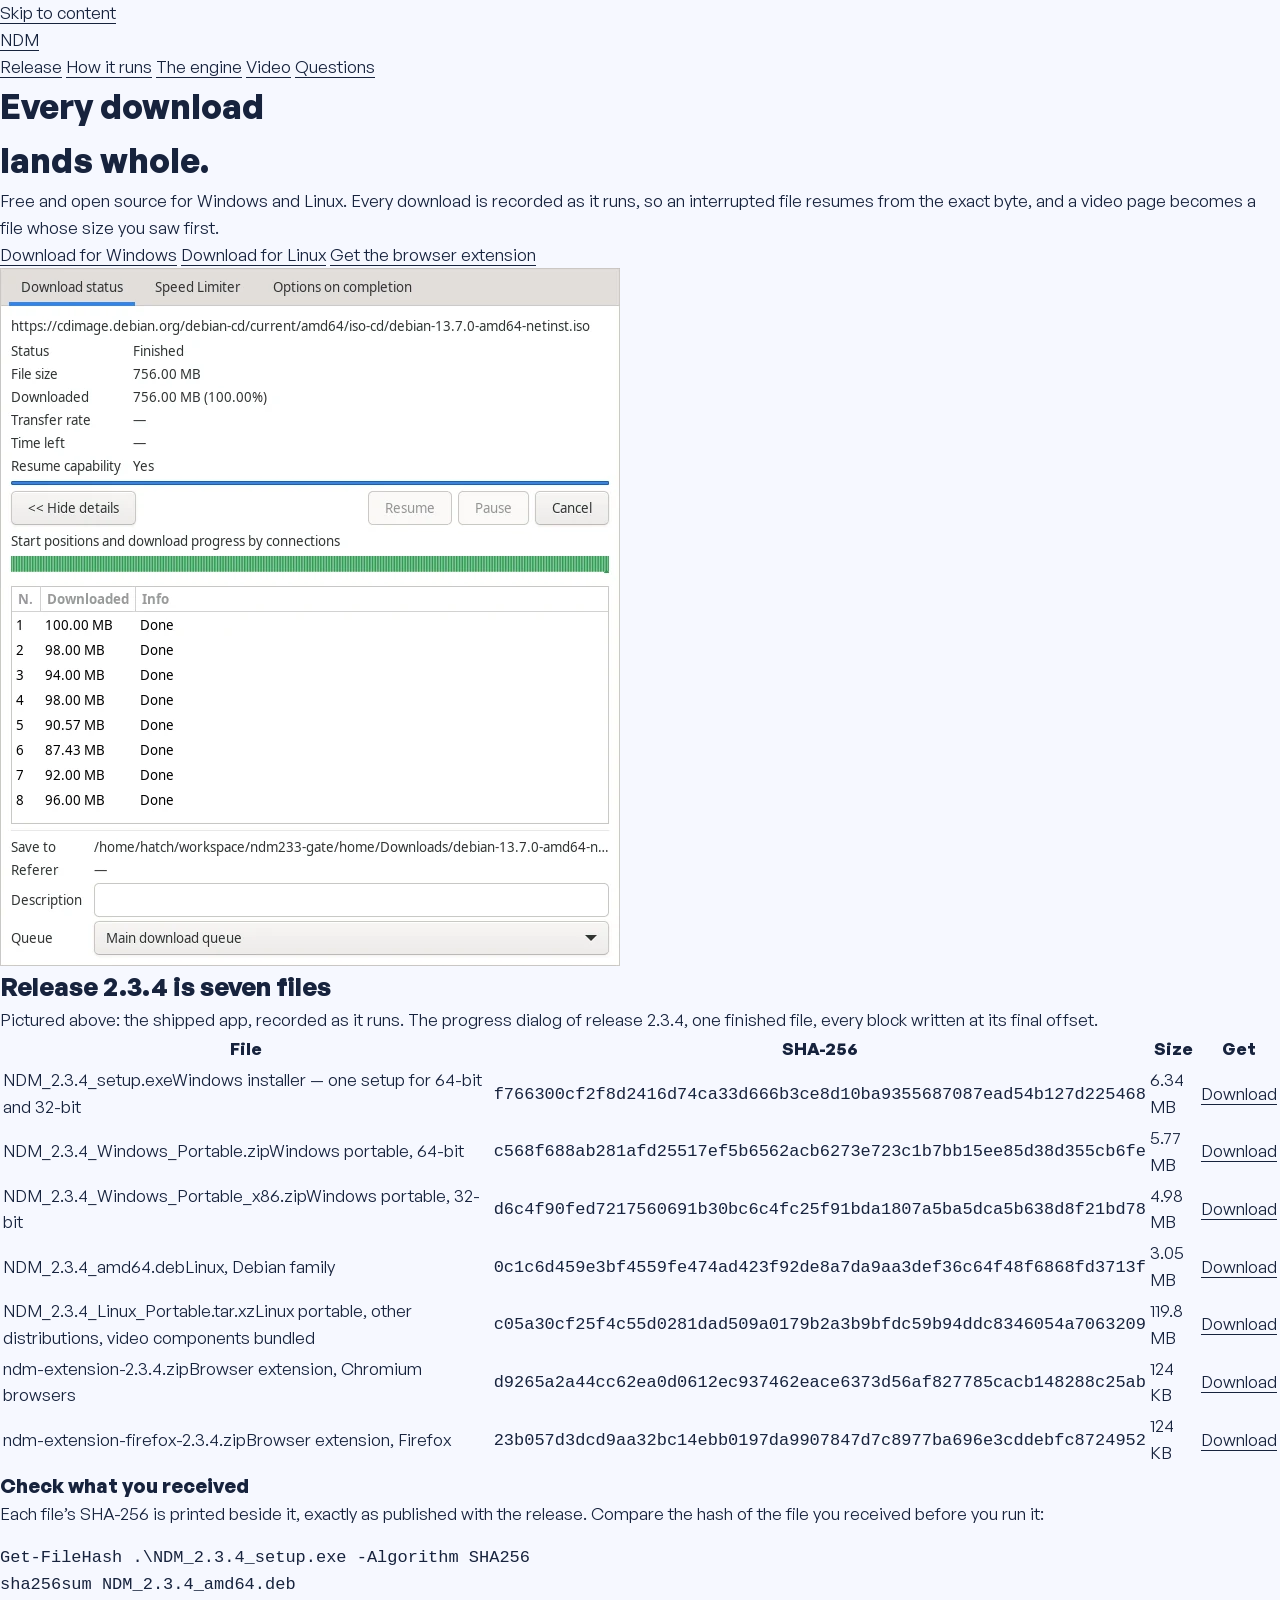
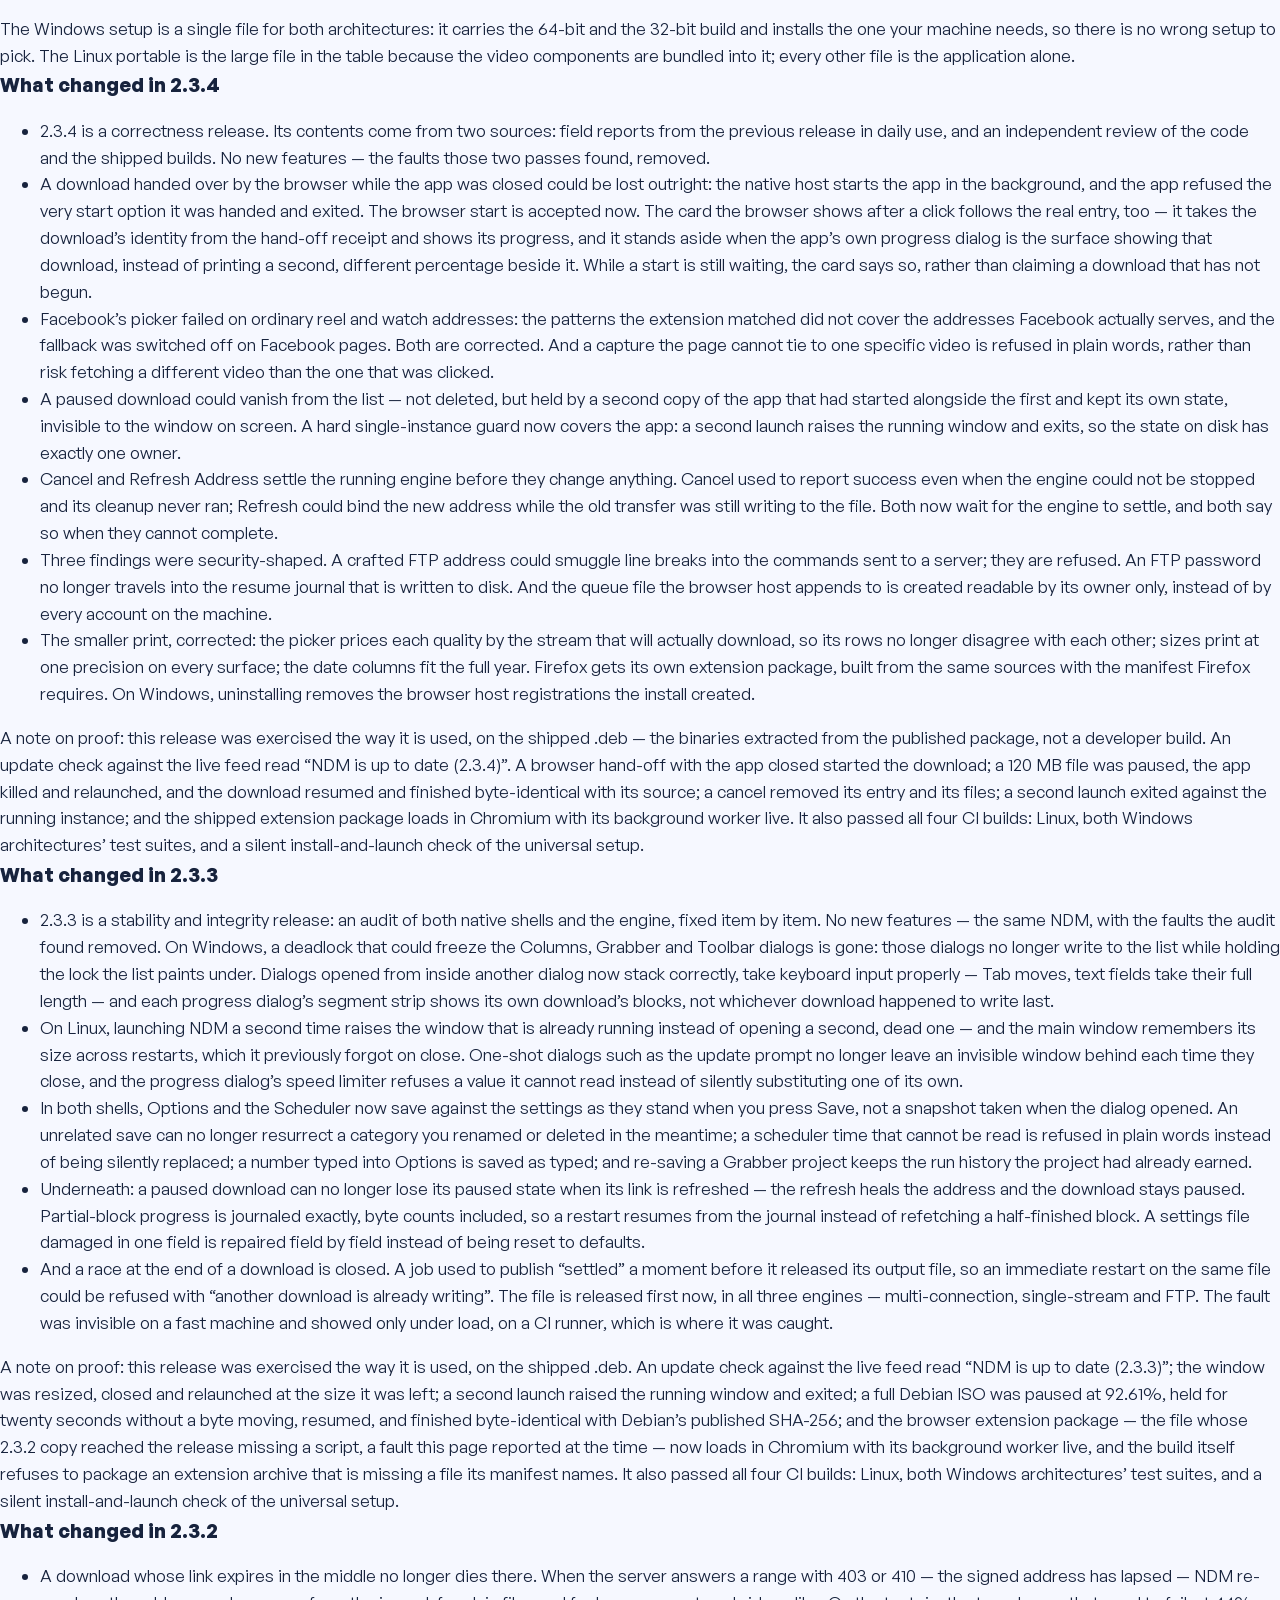
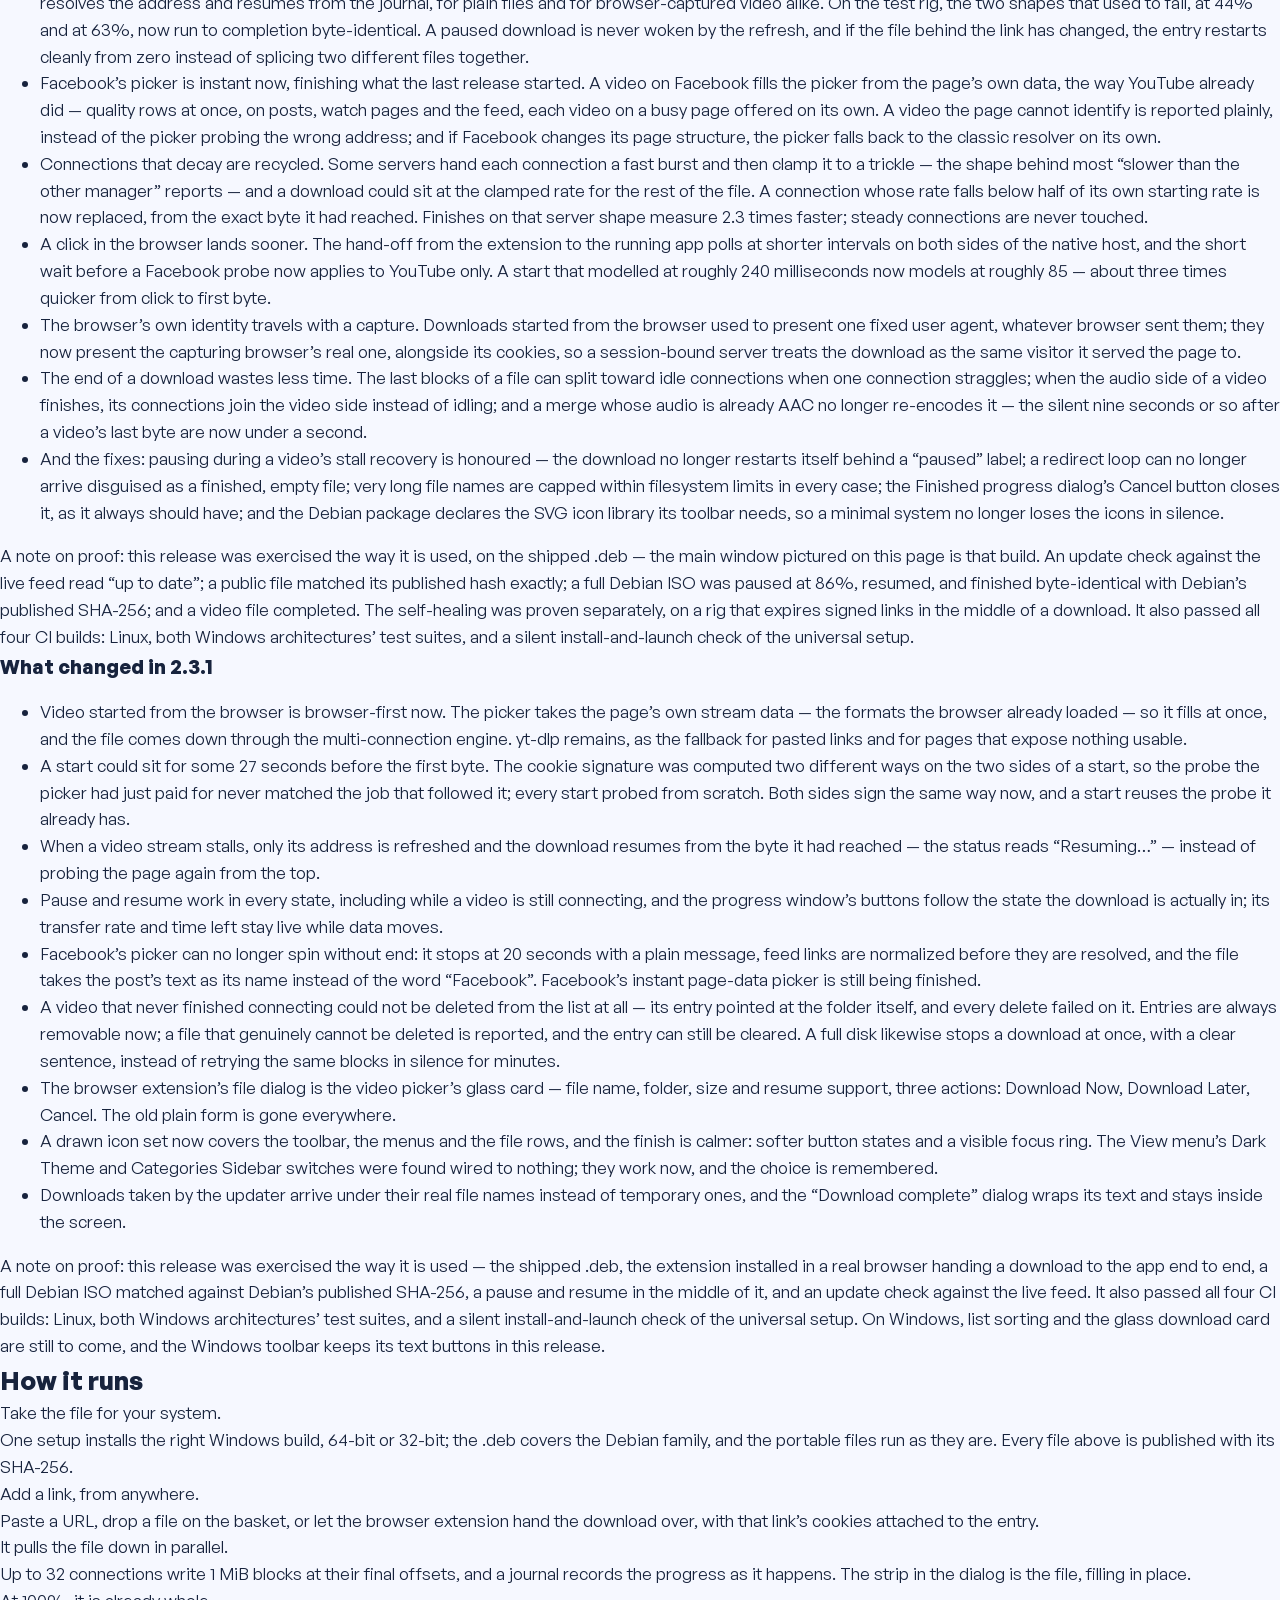
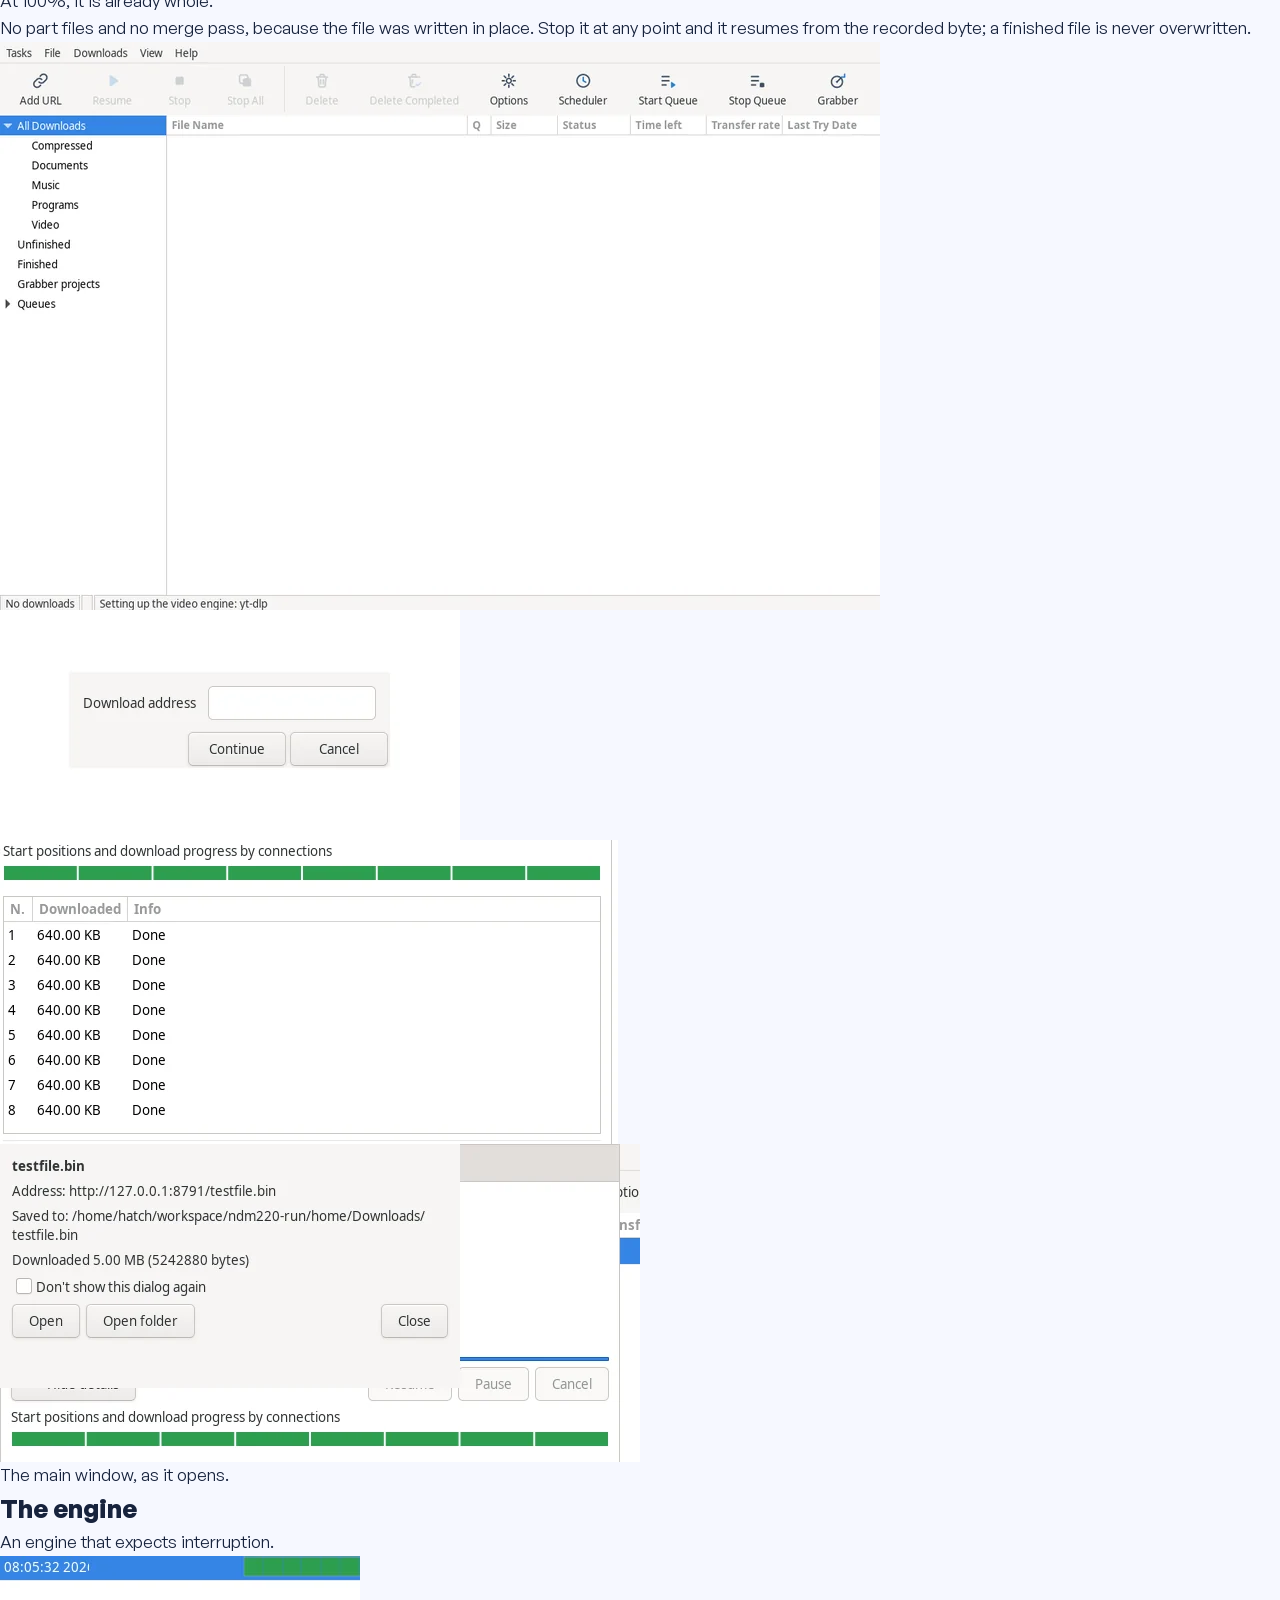
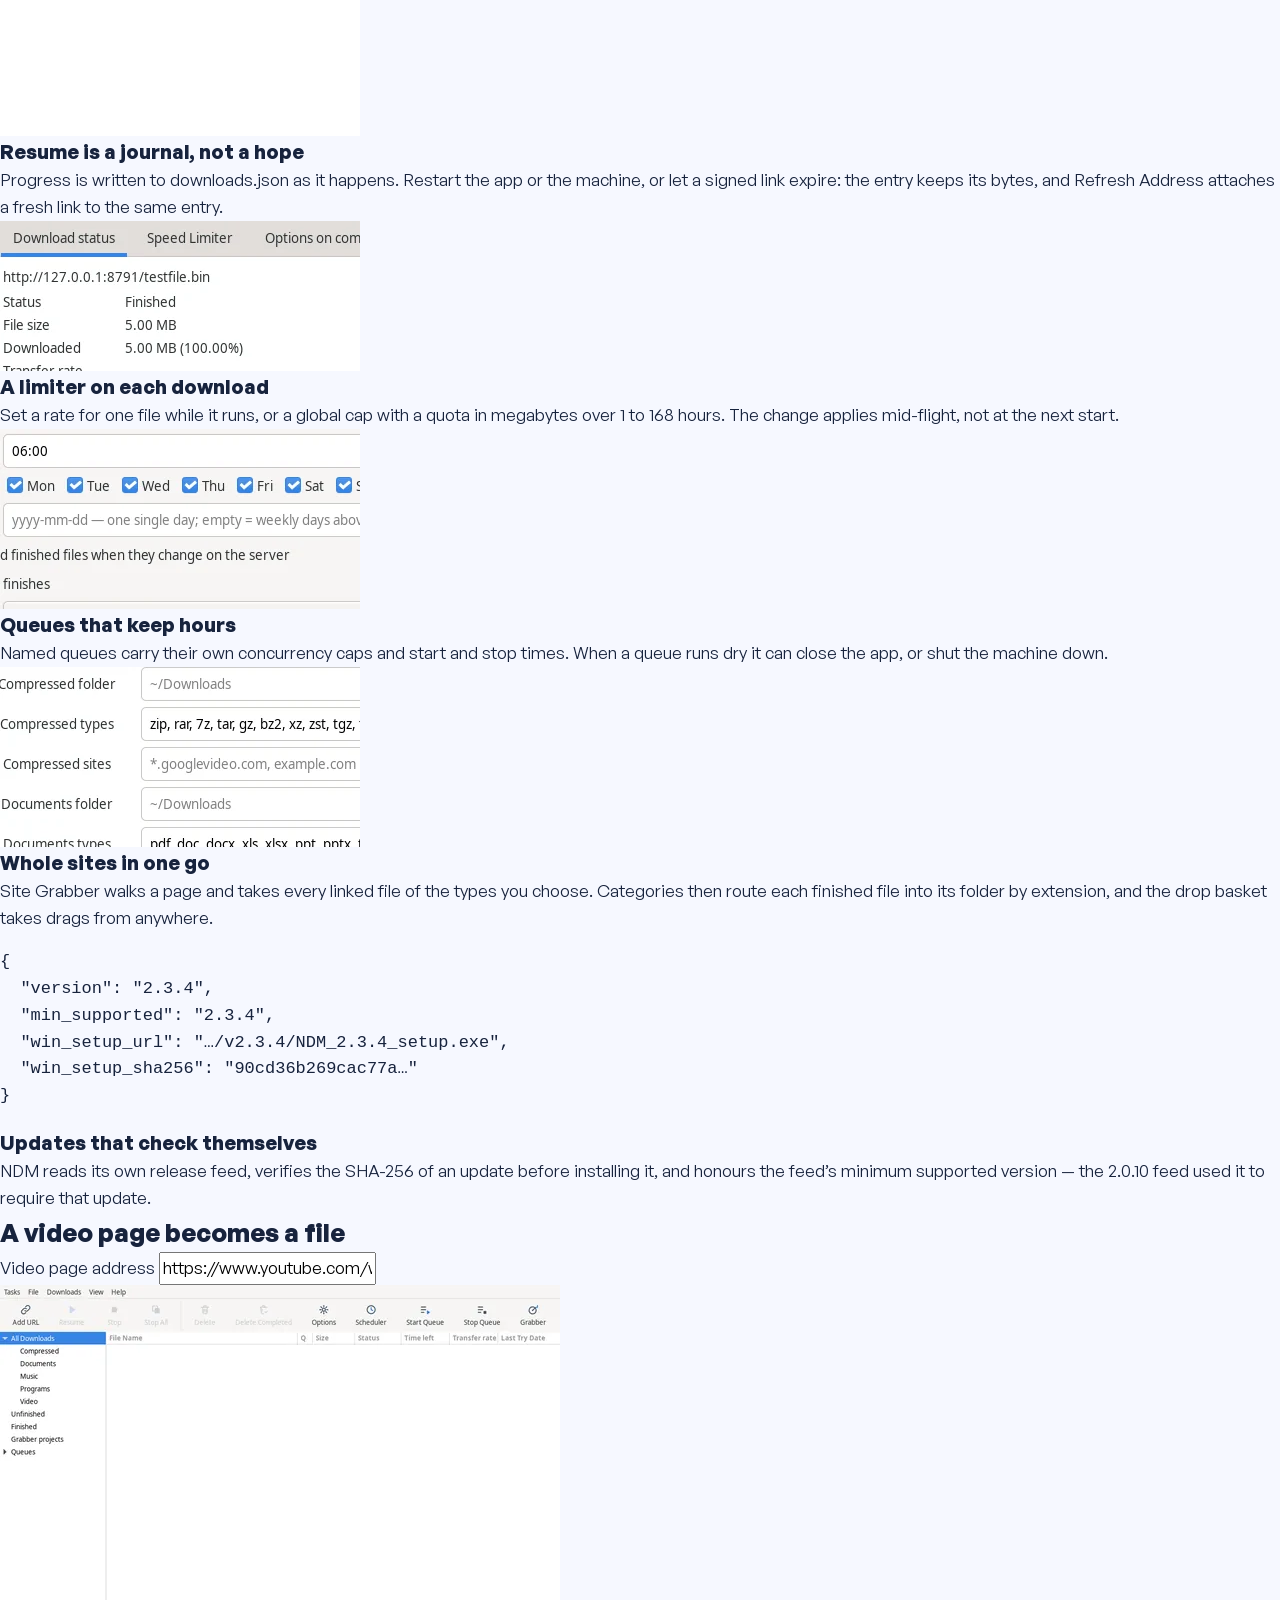
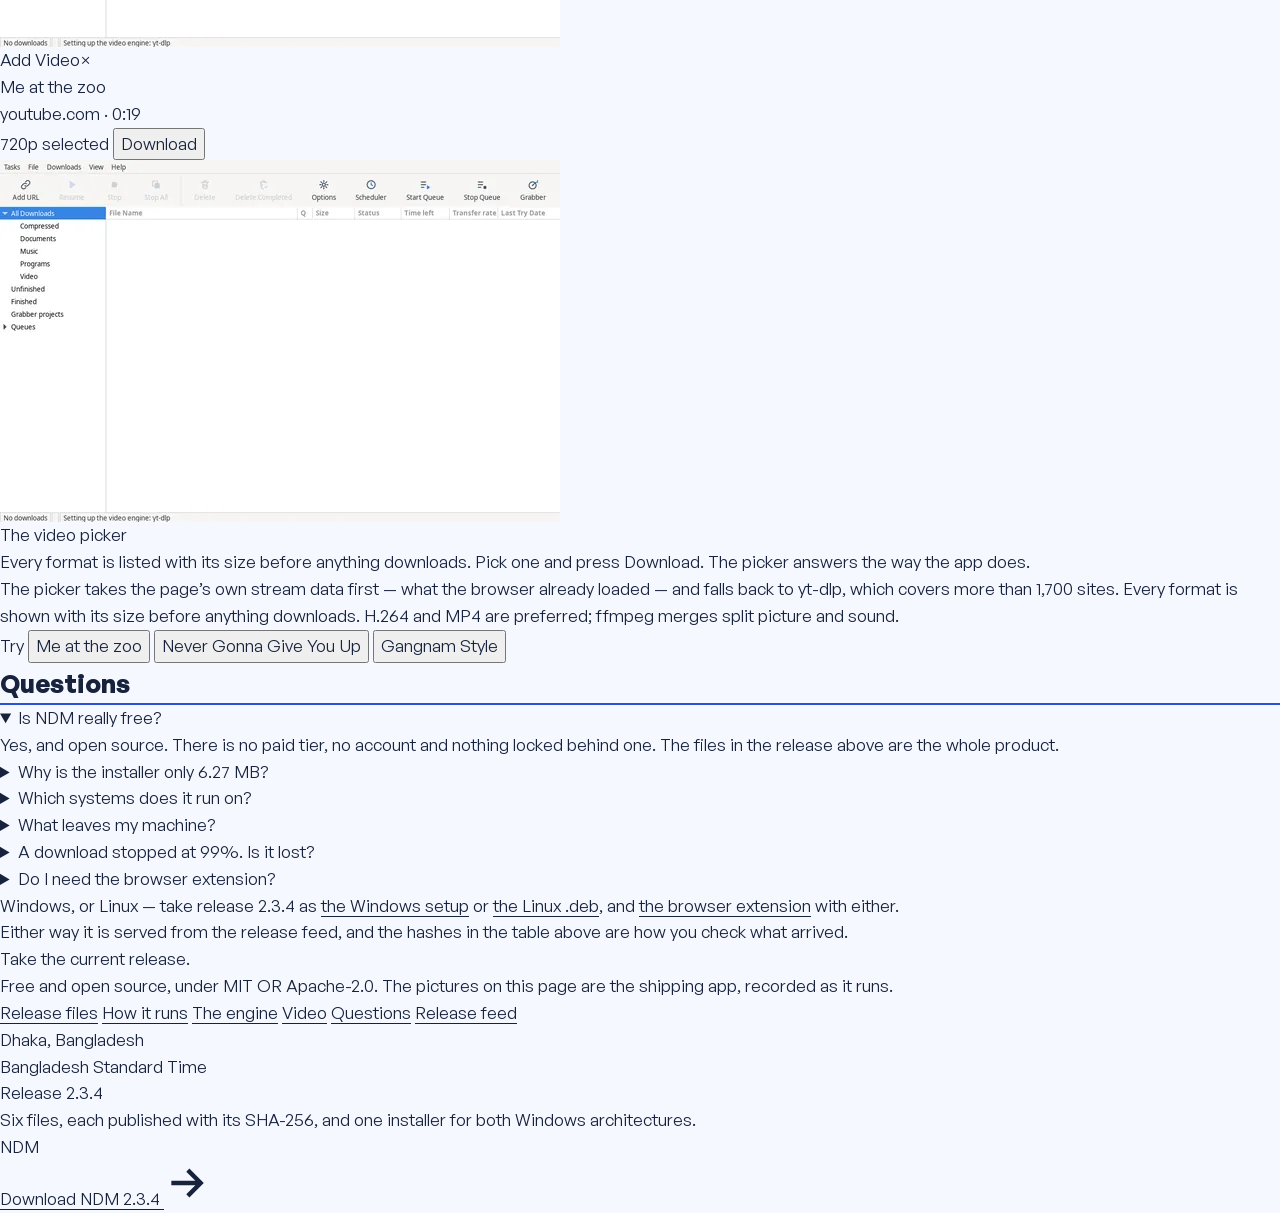
==== commit 655e3967: "release: NDM 2.3.4 — downloads, hashes and changelog" ====
--- a/index.html
+++ b/index.html
@@ -31,9 +31,9 @@
     <h1 class="hero-name">Every download<br>lands whole.</h1>
     <p class="hero-support">Free and open source for Windows and Linux. Every download is recorded as it runs, so an interrupted file resumes from the exact byte, and a video page becomes a file whose size you saw first.</p>
     <div class="hero-action">
-      <a class="btn" id="hero-download" href="https://github.com/JAHURULNILL/ndm/releases/download/v2.3.3/NDM_2.3.3_setup.exe">Download for Windows</a>
-      <a class="btn btn-alt" id="hero-alt" href="https://github.com/JAHURULNILL/ndm/releases/download/v2.3.3/NDM_2.3.3_amd64.deb">Download for Linux</a>
-      <a class="btn btn-ghost" href="https://github.com/JAHURULNILL/ndm/releases/download/v2.3.3/ndm-extension-2.3.3.zip">Get the browser extension</a>
+      <a class="btn" id="hero-download" href="https://github.com/JAHURULNILL/ndm/releases/download/v2.3.4/NDM_2.3.4_setup.exe">Download for Windows</a>
+      <a class="btn btn-alt" id="hero-alt" href="https://github.com/JAHURULNILL/ndm/releases/download/v2.3.4/NDM_2.3.4_amd64.deb">Download for Linux</a>
+      <a class="btn btn-ghost" href="https://github.com/JAHURULNILL/ndm/releases/download/v2.3.4/ndm-extension-2.3.4.zip">Get the browser extension</a>
     </div>
   </div>
 
@@ -47,8 +47,8 @@
 <main id="main">
 
 <section class="release" id="release">
-  <h2 class="sec-head rv">Release <span data-ver>2.3.3</span> is six files</h2>
-  <p class="frag-cap rv">Pictured above: the shipped app, recorded as it runs. The progress dialog of release <span data-ver>2.3.3</span>, one finished file, every block written at its final offset.</p>
+  <h2 class="sec-head rv">Release <span data-ver>2.3.4</span> is seven files</h2>
+  <p class="frag-cap rv">Pictured above: the shipped app, recorded as it runs. The progress dialog of release <span data-ver>2.3.4</span>, one finished file, every block written at its final offset.</p>
 
   <div class="ftable-wrap rv">
     <table class="ftable">
@@ -57,40 +57,46 @@
       </thead>
       <tbody>
         <tr>
-          <td class="f-file"><span class="f-name">NDM_2.3.3_setup.exe</span><span class="f-kind">Windows installer — one setup for 64-bit and 32-bit</span></td>
-          <td class="f-hash"><code data-hash="win_setup">90cd36b269cac77aa9f052c0284a448015a9e11e26438d218e1da332fa4a9ce3</code></td>
-          <td class="f-size num">6.33 MB</td>
-          <td class="f-get"><a href="https://github.com/JAHURULNILL/ndm/releases/download/v2.3.3/NDM_2.3.3_setup.exe" data-get="win_setup">Download</a></td>
-        </tr>
-        <tr>
-          <td class="f-file"><span class="f-name">NDM_2.3.3_Windows_Portable.zip</span><span class="f-kind">Windows portable, 64-bit</span></td>
-          <td class="f-hash"><code data-hash="win">6f1edece7a256fec9c6be41dc2afd05f570a99e7ab2e536f5829f79ca6bbf8bd</code></td>
+          <td class="f-file"><span class="f-name">NDM_2.3.4_setup.exe</span><span class="f-kind">Windows installer — one setup for 64-bit and 32-bit</span></td>
+          <td class="f-hash"><code data-hash="win_setup">f766300cf2f8d2416d74ca33d666b3ce8d10ba9355687087ead54b127d225468</code></td>
+          <td class="f-size num">6.34 MB</td>
+          <td class="f-get"><a href="https://github.com/JAHURULNILL/ndm/releases/download/v2.3.4/NDM_2.3.4_setup.exe" data-get="win_setup">Download</a></td>
+        </tr>
+        <tr>
+          <td class="f-file"><span class="f-name">NDM_2.3.4_Windows_Portable.zip</span><span class="f-kind">Windows portable, 64-bit</span></td>
+          <td class="f-hash"><code data-hash="win">c568f688ab281afd25517ef5b6562acb6273e723c1b7bb15ee85d38d355cb6fe</code></td>
           <td class="f-size num">5.77 MB</td>
-          <td class="f-get"><a href="https://github.com/JAHURULNILL/ndm/releases/download/v2.3.3/NDM_2.3.3_Windows_Portable.zip" data-get="win">Download</a></td>
-        </tr>
-        <tr>
-          <td class="f-file"><span class="f-name">NDM_2.3.3_Windows_Portable_x86.zip</span><span class="f-kind">Windows portable, 32-bit</span></td>
-          <td class="f-hash"><code data-hash="win_x86">da6eea5cceb6e017787f5b7dac475e3654d63eab2b4113aeb7615518522a17af</code></td>
-          <td class="f-size num">4.97 MB</td>
-          <td class="f-get"><a href="https://github.com/JAHURULNILL/ndm/releases/download/v2.3.3/NDM_2.3.3_Windows_Portable_x86.zip" data-get="win_x86">Download</a></td>
-        </tr>
-        <tr>
-          <td class="f-file"><span class="f-name">NDM_2.3.3_amd64.deb</span><span class="f-kind">Linux, Debian family</span></td>
-          <td class="f-hash"><code data-hash="deb">ddaf35fbae2b7c432b7845cd7759ea8d48a588f7c09218ce001f5a90742a00ed</code></td>
-          <td class="f-size num">3.04 MB</td>
-          <td class="f-get"><a href="https://github.com/JAHURULNILL/ndm/releases/download/v2.3.3/NDM_2.3.3_amd64.deb" data-get="deb">Download</a></td>
-        </tr>
-        <tr>
-          <td class="f-file"><span class="f-name">NDM_2.3.3_Linux_Portable.tar.xz</span><span class="f-kind">Linux portable, other distributions, video components bundled</span></td>
-          <td class="f-hash"><code>07b6064b3b9482c45df847b44350bada90654c51feb3e2b2f99b2a02886ca747</code></td>
+          <td class="f-get"><a href="https://github.com/JAHURULNILL/ndm/releases/download/v2.3.4/NDM_2.3.4_Windows_Portable.zip" data-get="win">Download</a></td>
+        </tr>
+        <tr>
+          <td class="f-file"><span class="f-name">NDM_2.3.4_Windows_Portable_x86.zip</span><span class="f-kind">Windows portable, 32-bit</span></td>
+          <td class="f-hash"><code data-hash="win_x86">d6c4f90fed7217560691b30bc6c4fc25f91bda1807a5ba5dca5b638d8f21bd78</code></td>
+          <td class="f-size num">4.98 MB</td>
+          <td class="f-get"><a href="https://github.com/JAHURULNILL/ndm/releases/download/v2.3.4/NDM_2.3.4_Windows_Portable_x86.zip" data-get="win_x86">Download</a></td>
+        </tr>
+        <tr>
+          <td class="f-file"><span class="f-name">NDM_2.3.4_amd64.deb</span><span class="f-kind">Linux, Debian family</span></td>
+          <td class="f-hash"><code data-hash="deb">0c1c6d459e3bf4559fe474ad423f92de8a7da9aa3def36c64f48f6868fd3713f</code></td>
+          <td class="f-size num">3.05 MB</td>
+          <td class="f-get"><a href="https://github.com/JAHURULNILL/ndm/releases/download/v2.3.4/NDM_2.3.4_amd64.deb" data-get="deb">Download</a></td>
+        </tr>
+        <tr>
+          <td class="f-file"><span class="f-name">NDM_2.3.4_Linux_Portable.tar.xz</span><span class="f-kind">Linux portable, other distributions, video components bundled</span></td>
+          <td class="f-hash"><code>c05a30cf25f4c55d0281dad509a0179b2a3b9bfdc59b94ddc8346054a7063209</code></td>
           <td class="f-size num">119.8 MB</td>
-          <td class="f-get"><a href="https://github.com/JAHURULNILL/ndm/releases/download/v2.3.3/NDM_2.3.3_Linux_Portable.tar.xz">Download</a></td>
-        </tr>
-        <tr>
-          <td class="f-file"><span class="f-name">ndm-extension-2.3.3.zip</span><span class="f-kind">Browser extension, Chrome and Firefox</span></td>
-          <td class="f-hash"><code data-hash="ext">0de2fce855e6d635cb6ac517e476827d5e87073a6c3e37cb5a8eb1e35c1501d0</code></td>
-          <td class="f-size num">123 KB</td>
-          <td class="f-get"><a href="https://github.com/JAHURULNILL/ndm/releases/download/v2.3.3/ndm-extension-2.3.3.zip">Download</a></td>
+          <td class="f-get"><a href="https://github.com/JAHURULNILL/ndm/releases/download/v2.3.4/NDM_2.3.4_Linux_Portable.tar.xz">Download</a></td>
+        </tr>
+        <tr>
+          <td class="f-file"><span class="f-name">ndm-extension-2.3.4.zip</span><span class="f-kind">Browser extension, Chromium browsers</span></td>
+          <td class="f-hash"><code data-hash="ext">d9265a2a44cc62ea0d0612ec937462eace6373d56af827785cacb148288c25ab</code></td>
+          <td class="f-size num">124 KB</td>
+          <td class="f-get"><a href="https://github.com/JAHURULNILL/ndm/releases/download/v2.3.4/ndm-extension-2.3.4.zip">Download</a></td>
+        </tr>
+        <tr>
+          <td class="f-file"><span class="f-name">ndm-extension-firefox-2.3.4.zip</span><span class="f-kind">Browser extension, Firefox</span></td>
+          <td class="f-hash"><code>23b057d3dcd9aa32bc14ebb0197da9907847d7c8977ba696e3cddebfc8724952</code></td>
+          <td class="f-size num">124 KB</td>
+          <td class="f-get"><a href="https://github.com/JAHURULNILL/ndm/releases/download/v2.3.4/ndm-extension-firefox-2.3.4.zip">Download</a></td>
         </tr>
       </tbody>
     </table>
@@ -100,12 +106,23 @@
     <div class="verify rv">
       <h3>Check what you received</h3>
       <p>Each file&rsquo;s SHA-256 is printed beside it, exactly as published with the release. Compare the hash of the file you received before you run it:</p>
-      <pre><code>Get-FileHash .\NDM_2.3.3_setup.exe -Algorithm SHA256
-sha256sum NDM_2.3.3_amd64.deb</code></pre>
+      <pre><code>Get-FileHash .\NDM_2.3.4_setup.exe -Algorithm SHA256
+sha256sum NDM_2.3.4_amd64.deb</code></pre>
       <p>The Windows setup is a single file for both architectures: it carries the 64-bit and the 32-bit build and installs the one your machine needs, so there is no wrong setup to pick. The Linux portable is the large file in the table because the video components are bundled into it; every other file is the application alone.</p>
     </div>
     <div class="changed rv">
-      <h3>What changed in <span data-ver>2.3.3</span></h3>
+      <h3>What changed in <span data-ver>2.3.4</span></h3>
+      <ul>
+        <li>2.3.4 is a correctness release. Its contents come from two sources: field reports from the previous release in daily use, and an independent review of the code and the shipped builds. No new features — the faults those two passes found, removed.</li>
+        <li>A download handed over by the browser while the app was closed could be lost outright: the native host starts the app in the background, and the app refused the very start option it was handed and exited. The browser start is accepted now. The card the browser shows after a click follows the real entry, too — it takes the download&rsquo;s identity from the hand-off receipt and shows its progress, and it stands aside when the app&rsquo;s own progress dialog is the surface showing that download, instead of printing a second, different percentage beside it. While a start is still waiting, the card says so, rather than claiming a download that has not begun.</li>
+        <li>Facebook&rsquo;s picker failed on ordinary reel and watch addresses: the patterns the extension matched did not cover the addresses Facebook actually serves, and the fallback was switched off on Facebook pages. Both are corrected. And a capture the page cannot tie to one specific video is refused in plain words, rather than risk fetching a different video than the one that was clicked.</li>
+        <li>A paused download could vanish from the list — not deleted, but held by a second copy of the app that had started alongside the first and kept its own state, invisible to the window on screen. A hard single-instance guard now covers the app: a second launch raises the running window and exits, so the state on disk has exactly one owner.</li>
+        <li>Cancel and Refresh Address settle the running engine before they change anything. Cancel used to report success even when the engine could not be stopped and its cleanup never ran; Refresh could bind the new address while the old transfer was still writing to the file. Both now wait for the engine to settle, and both say so when they cannot complete.</li>
+        <li>Three findings were security-shaped. A crafted FTP address could smuggle line breaks into the commands sent to a server; they are refused. An FTP password no longer travels into the resume journal that is written to disk. And the queue file the browser host appends to is created readable by its owner only, instead of by every account on the machine.</li>
+        <li>The smaller print, corrected: the picker prices each quality by the stream that will actually download, so its rows no longer disagree with each other; sizes print at one precision on every surface; the date columns fit the full year. Firefox gets its own extension package, built from the same sources with the manifest Firefox requires. On Windows, uninstalling removes the browser host registrations the install created.</li>
+      </ul>
+      <p class="changed-note">A note on proof: this release was exercised the way it is used, on the shipped .deb — the binaries extracted from the published package, not a developer build. An update check against the live feed read &ldquo;NDM is up to date (2.3.4)&rdquo;. A browser hand-off with the app closed started the download; a 120 MB file was paused, the app killed and relaunched, and the download resumed and finished byte-identical with its source; a cancel removed its entry and its files; a second launch exited against the running instance; and the shipped extension package loads in Chromium with its background worker live. It also passed all four CI builds: Linux, both Windows architectures&rsquo; test suites, and a silent install-and-launch check of the universal setup.</p>
+      <h3>What changed in 2.3.3</h3>
       <ul>
         <li>2.3.3 is a stability and integrity release: an audit of both native shells and the engine, fixed item by item. No new features — the same NDM, with the faults the audit found removed. On Windows, a deadlock that could freeze the Columns, Grabber and Toolbar dialogs is gone: those dialogs no longer write to the list while holding the lock the list paints under. Dialogs opened from inside another dialog now stack correctly, take keyboard input properly — Tab moves, text fields take their full length — and each progress dialog&rsquo;s segment strip shows its own download&rsquo;s blocks, not whichever download happened to write last.</li>
         <li>On Linux, launching NDM a second time raises the window that is already running instead of opening a second, dead one — and the main window remembers its size across restarts, which it previously forgot on close. One-shot dialogs such as the update prompt no longer leave an invisible window behind each time they close, and the progress dialog&rsquo;s speed limiter refuses a value it cannot read instead of silently substituting one of its own.</li>
@@ -213,9 +230,9 @@
 
   <div class="mod rv">
     <figure class="mod-panel mod-panel-code"><pre><code>{
-  "version": "2.3.3",
-  "min_supported": "2.3.3",
-  "win_setup_url": "…/v2.3.3/NDM_2.3.3_setup.exe",
+  "version": "2.3.4",
+  "min_supported": "2.3.4",
+  "win_setup_url": "…/v2.3.4/NDM_2.3.4_setup.exe",
   "win_setup_sha256": "90cd36b269cac77a…"
 }</code></pre></figure>
     <div class="mod-text">
@@ -297,7 +314,7 @@
 </section>
 
 <section class="cta">
-  <p class="cta-statement rv">Windows, or Linux — take release <span data-ver>2.3.3</span> as <a class="cta-btn cta-btn-a" href="https://github.com/JAHURULNILL/ndm/releases/download/v2.3.3/NDM_2.3.3_setup.exe">the Windows setup</a> or <a class="cta-btn cta-btn-b" href="https://github.com/JAHURULNILL/ndm/releases/download/v2.3.3/NDM_2.3.3_amd64.deb">the Linux .deb</a>, and <a class="cta-btn cta-btn-c" href="https://github.com/JAHURULNILL/ndm/releases/download/v2.3.3/ndm-extension-2.3.3.zip">the browser extension</a> with either.</p>
+  <p class="cta-statement rv">Windows, or Linux — take release <span data-ver>2.3.4</span> as <a class="cta-btn cta-btn-a" href="https://github.com/JAHURULNILL/ndm/releases/download/v2.3.4/NDM_2.3.4_setup.exe">the Windows setup</a> or <a class="cta-btn cta-btn-b" href="https://github.com/JAHURULNILL/ndm/releases/download/v2.3.4/NDM_2.3.4_amd64.deb">the Linux .deb</a>, and <a class="cta-btn cta-btn-c" href="https://github.com/JAHURULNILL/ndm/releases/download/v2.3.4/ndm-extension-2.3.4.zip">the browser extension</a> with either.</p>
   <p class="cta-after rv">Either way it is served from the release feed, and the hashes in the table above are how you check what arrived.</p>
 </section>
 
@@ -322,14 +339,14 @@
       <p class="ft-time" id="dhaka-time">Bangladesh Standard Time</p>
     </div>
     <div class="ft ft-ver">
-      <p class="ft-ver-n">Release <span data-ver>2.3.3</span></p>
+      <p class="ft-ver-n">Release <span data-ver>2.3.4</span></p>
       <p class="ft-ver-note">Six files, each published with its SHA-256, and one installer for both Windows architectures.</p>
     </div>
   </div>
   <div class="ft-row ft-row2">
     <div class="ft ft-mark" aria-hidden="true">NDM</div>
-    <a class="ft ft-get" id="footer-download" href="https://github.com/JAHURULNILL/ndm/releases/download/v2.3.3/NDM_2.3.3_setup.exe">
-      <span class="ft-get-text">Download NDM <span data-ver>2.3.3</span></span>
+    <a class="ft ft-get" id="footer-download" href="https://github.com/JAHURULNILL/ndm/releases/download/v2.3.4/NDM_2.3.4_setup.exe">
+      <span class="ft-get-text">Download NDM <span data-ver>2.3.4</span></span>
       <svg class="ft-arrow" viewBox="0 0 24 24" width="44" height="44" aria-hidden="true"><path d="M4 12h15M13 5l7 7-7 7" fill="none" stroke="currentColor" stroke-width="2.4"/></svg>
     </a>
   </div>
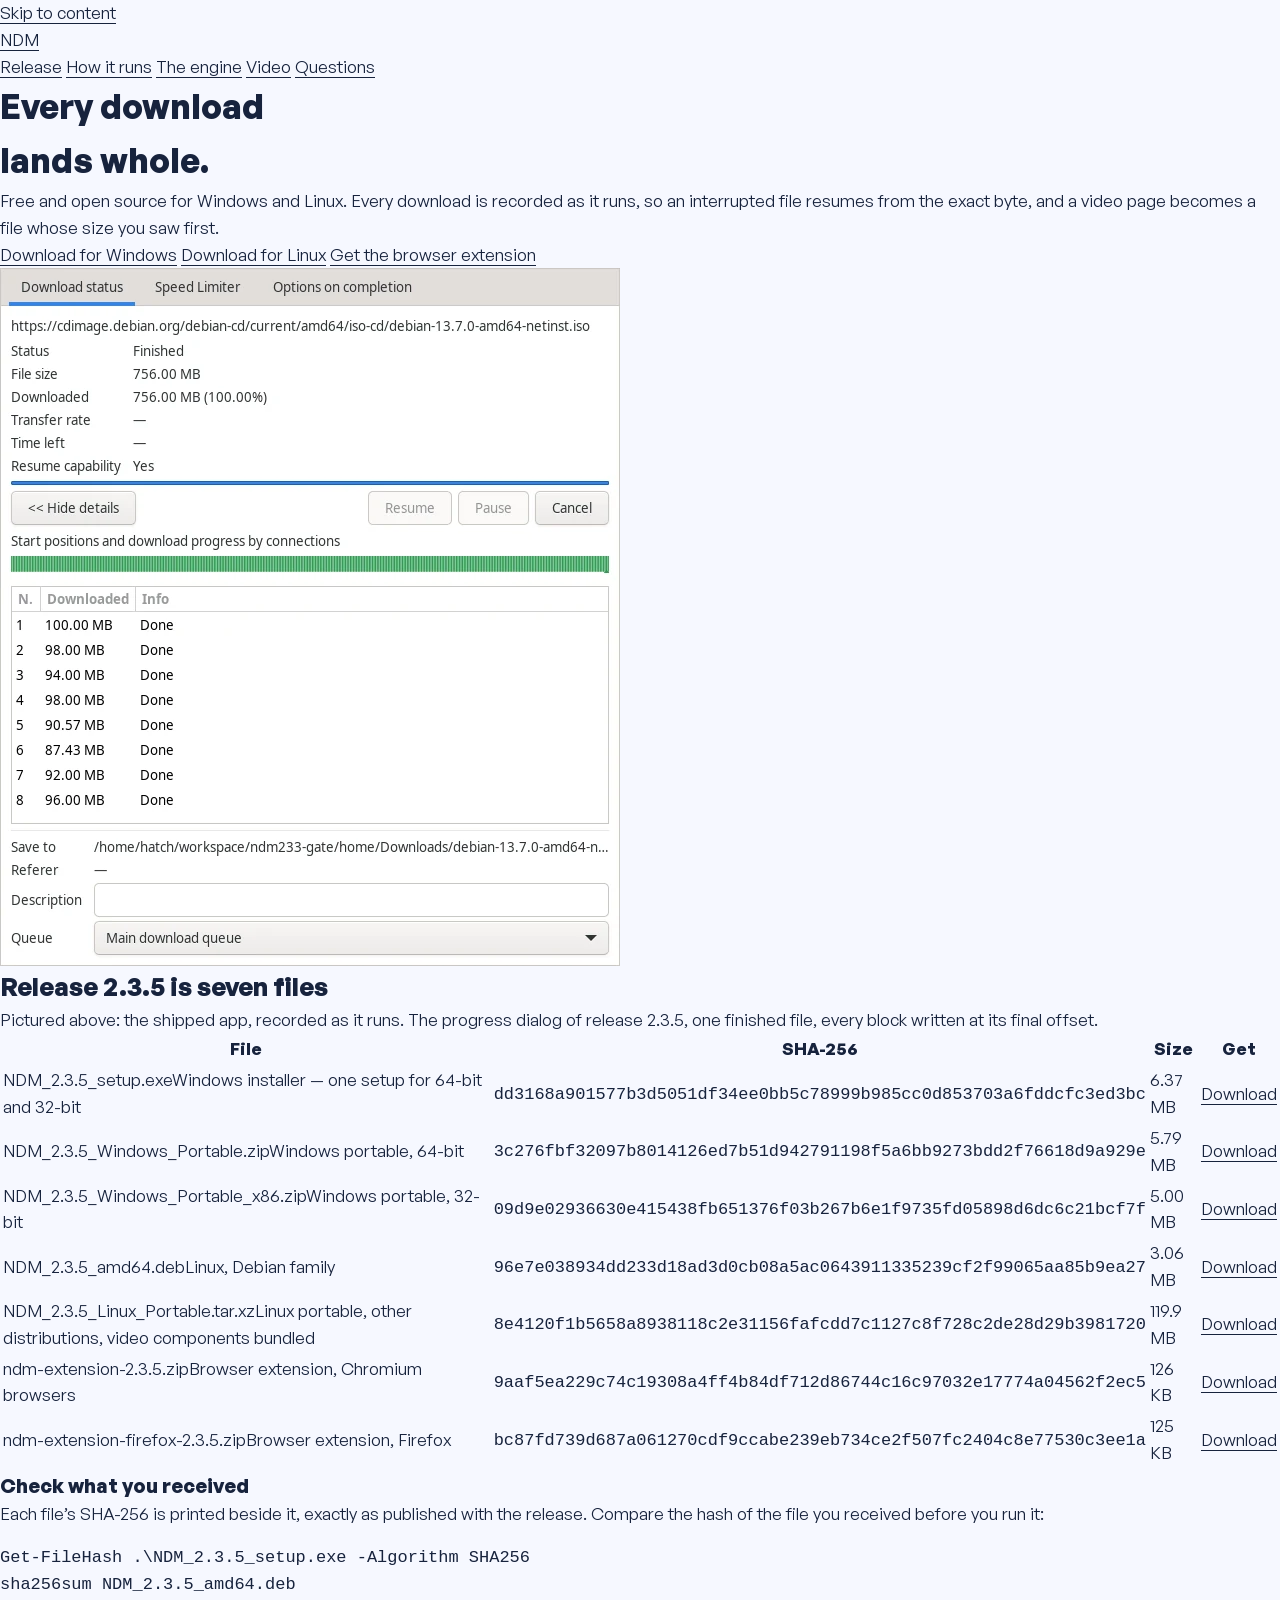
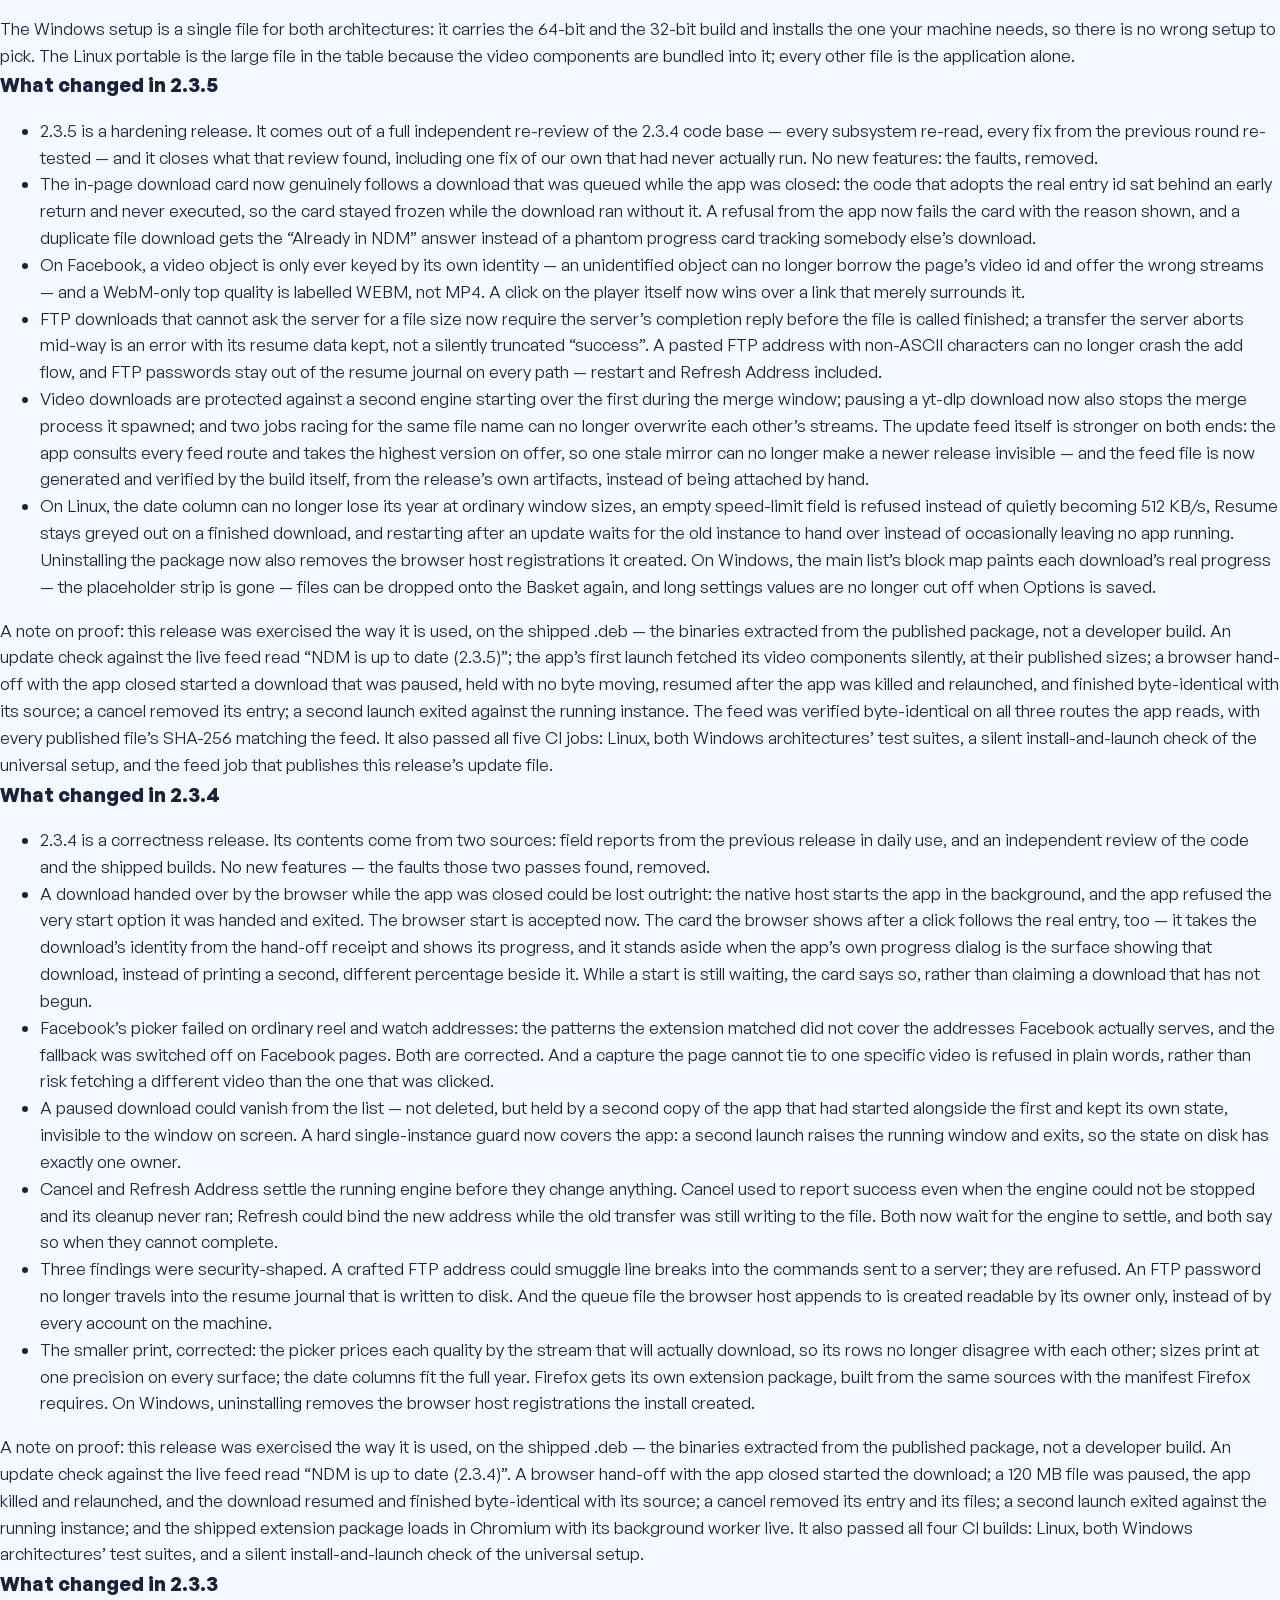
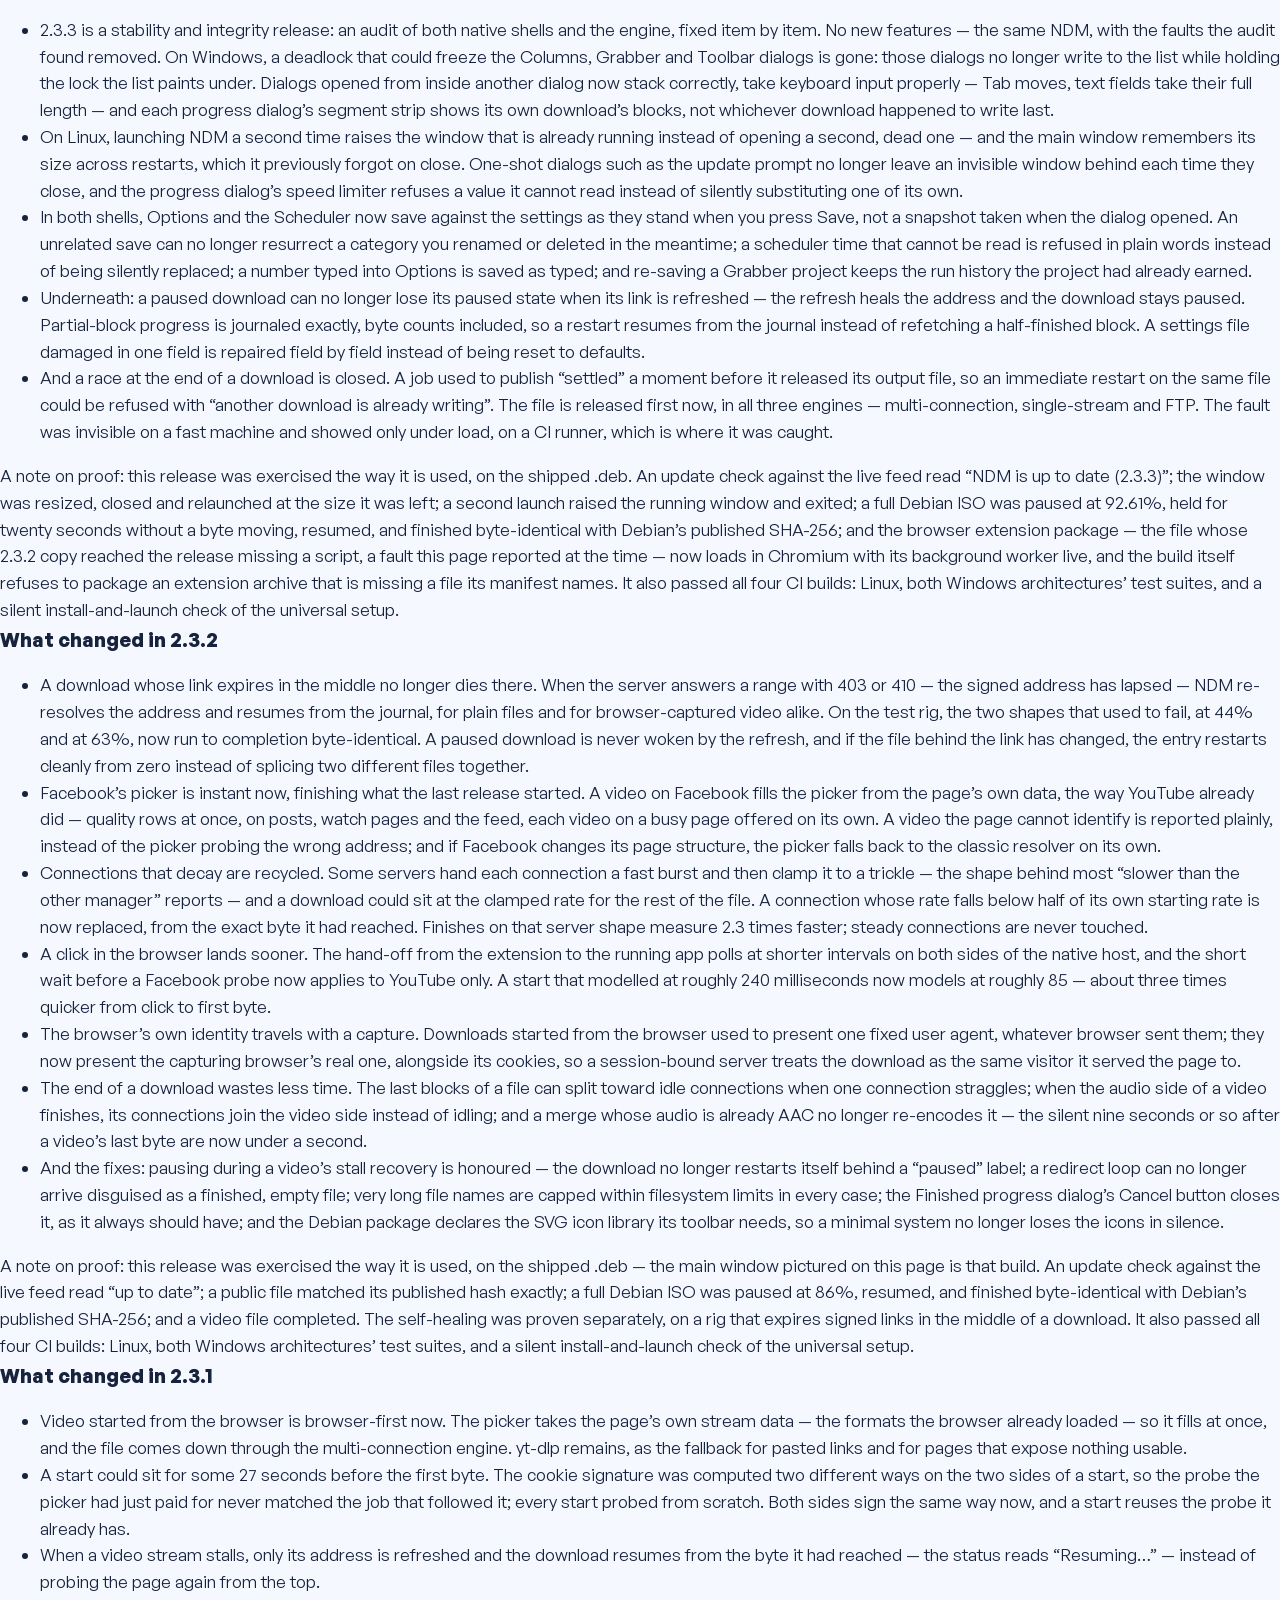
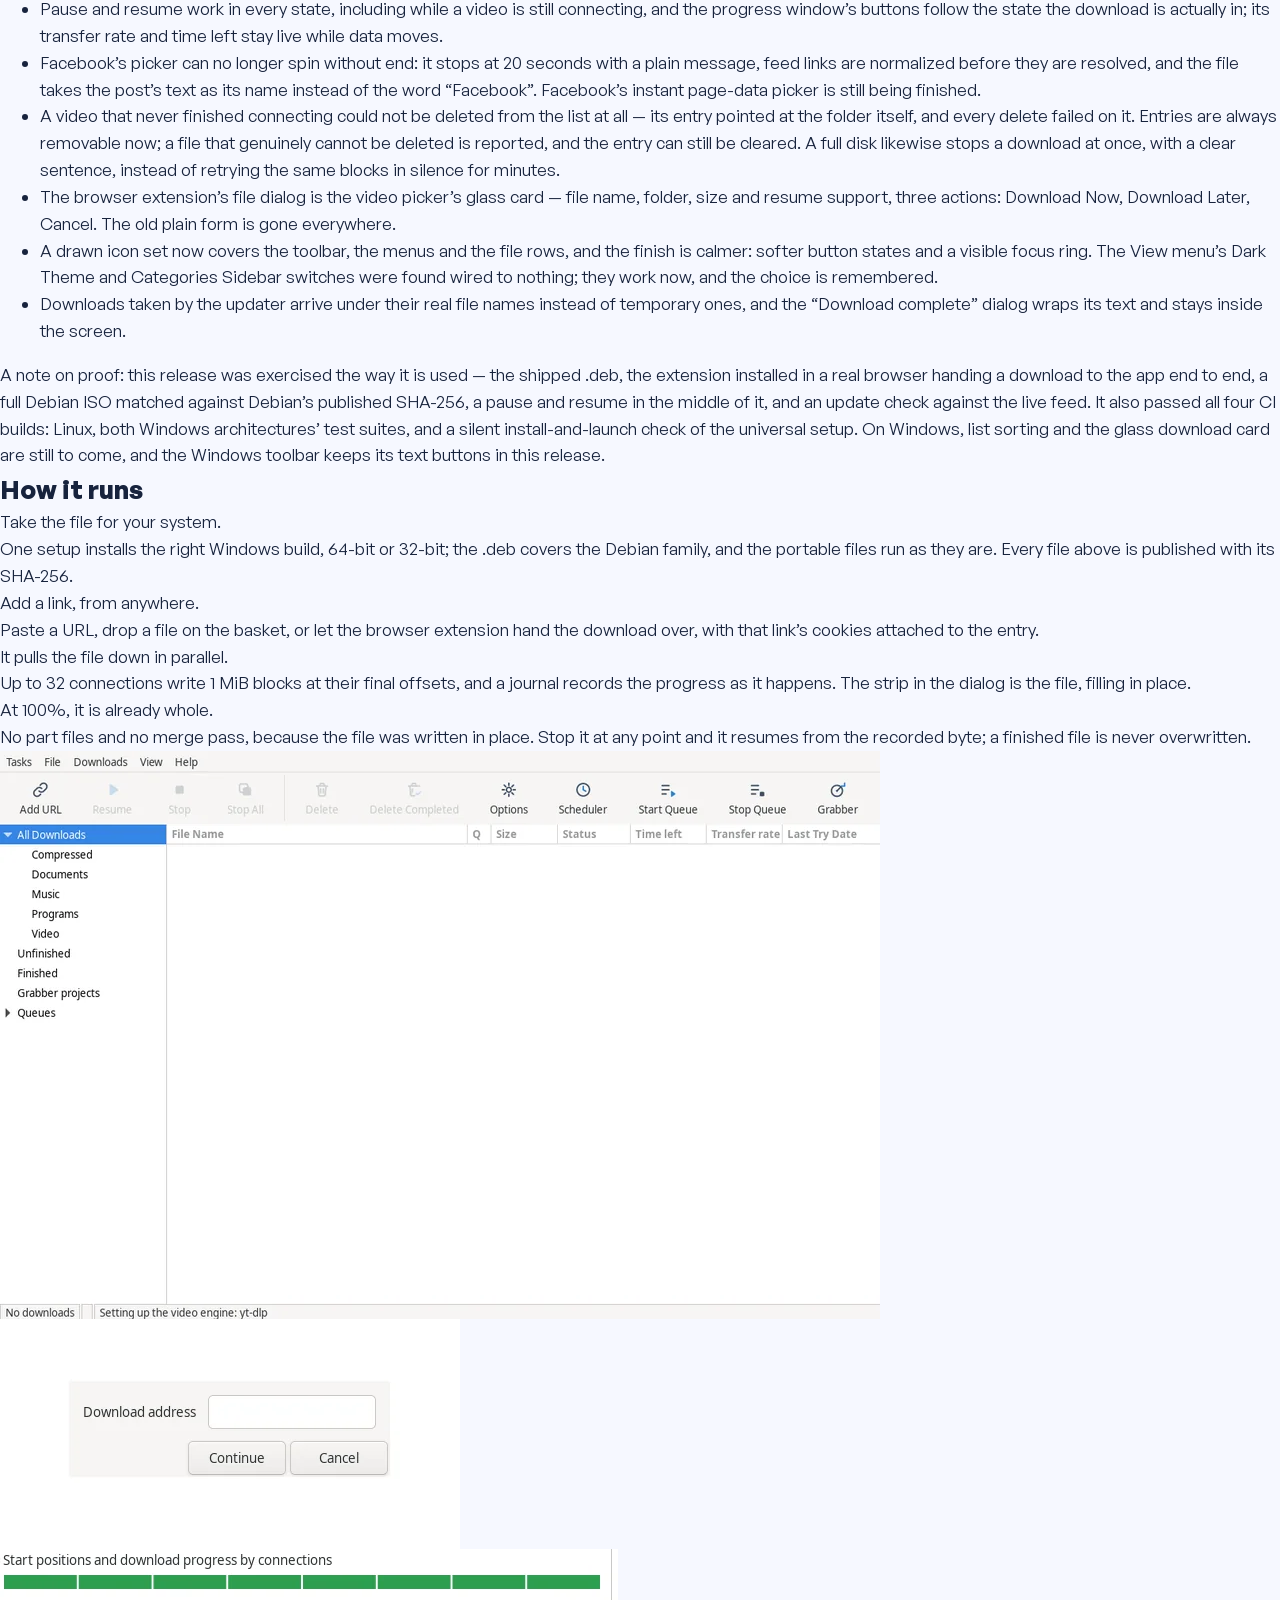
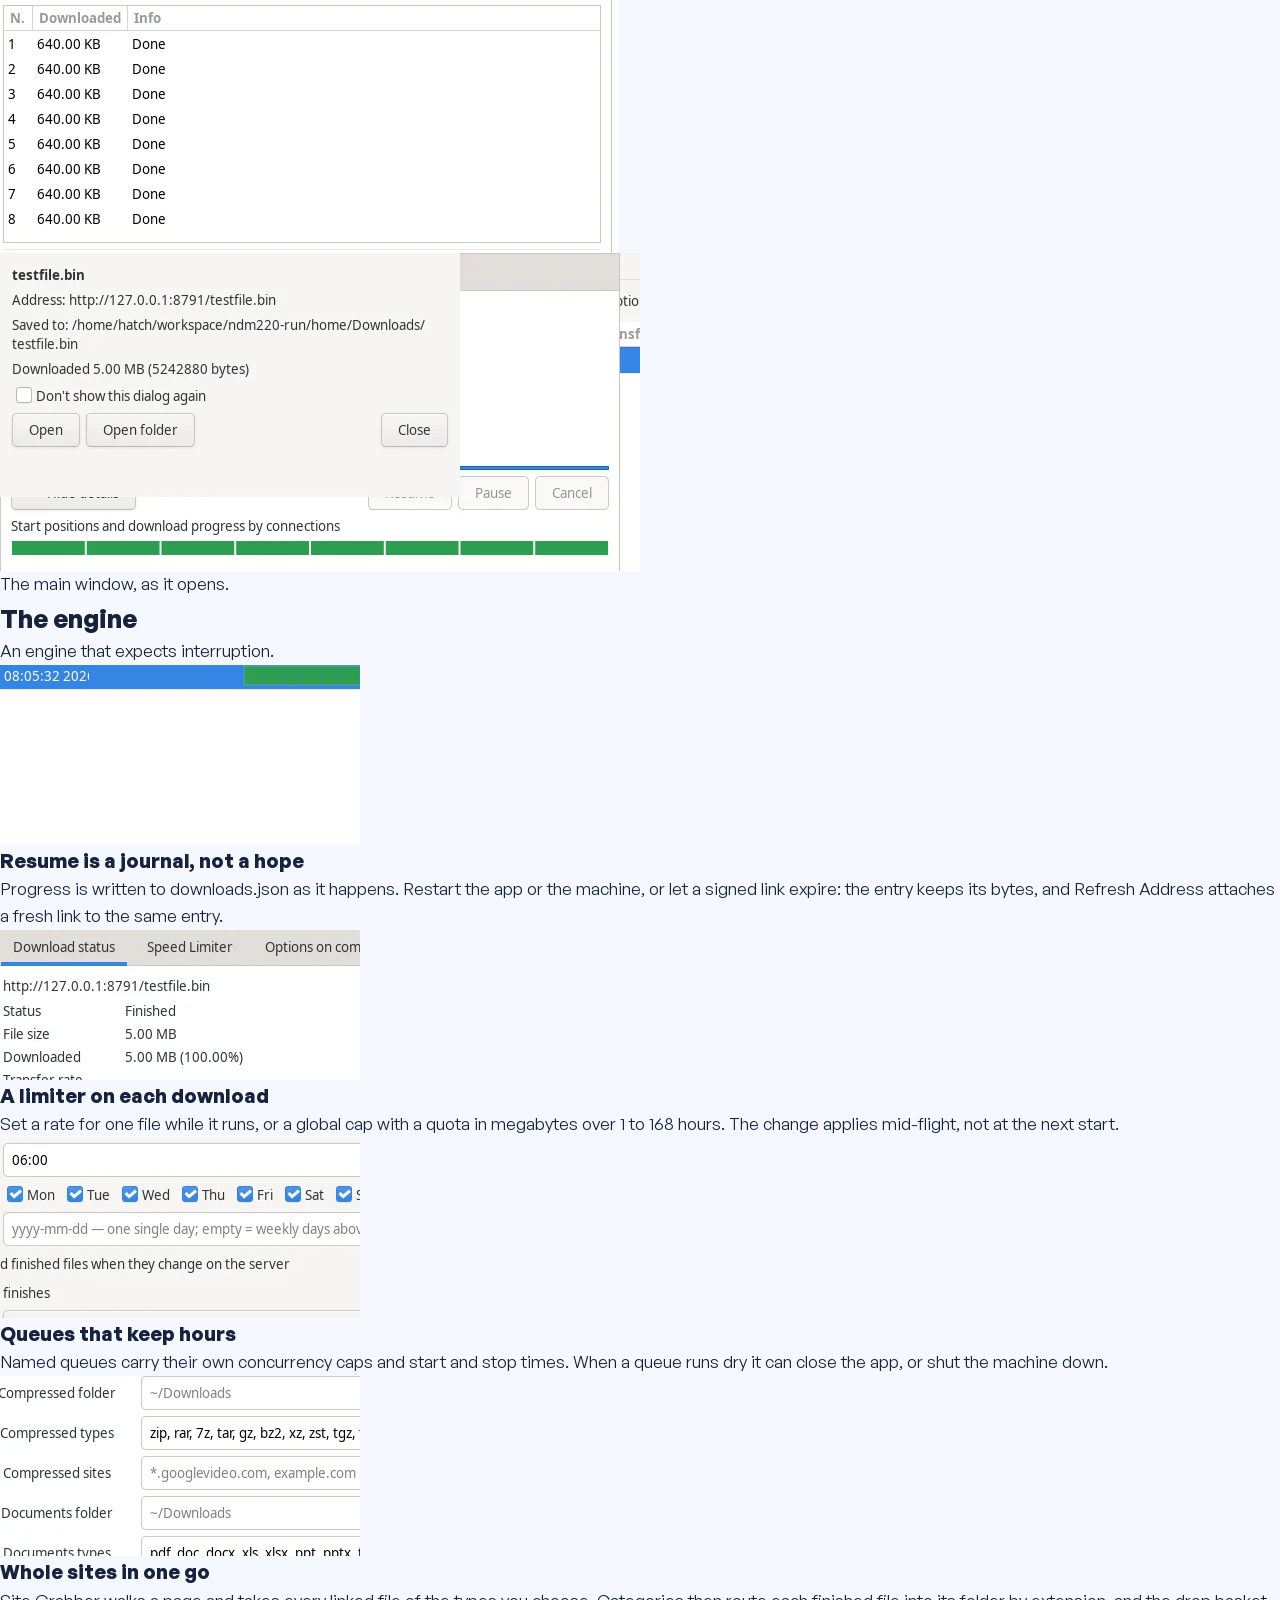
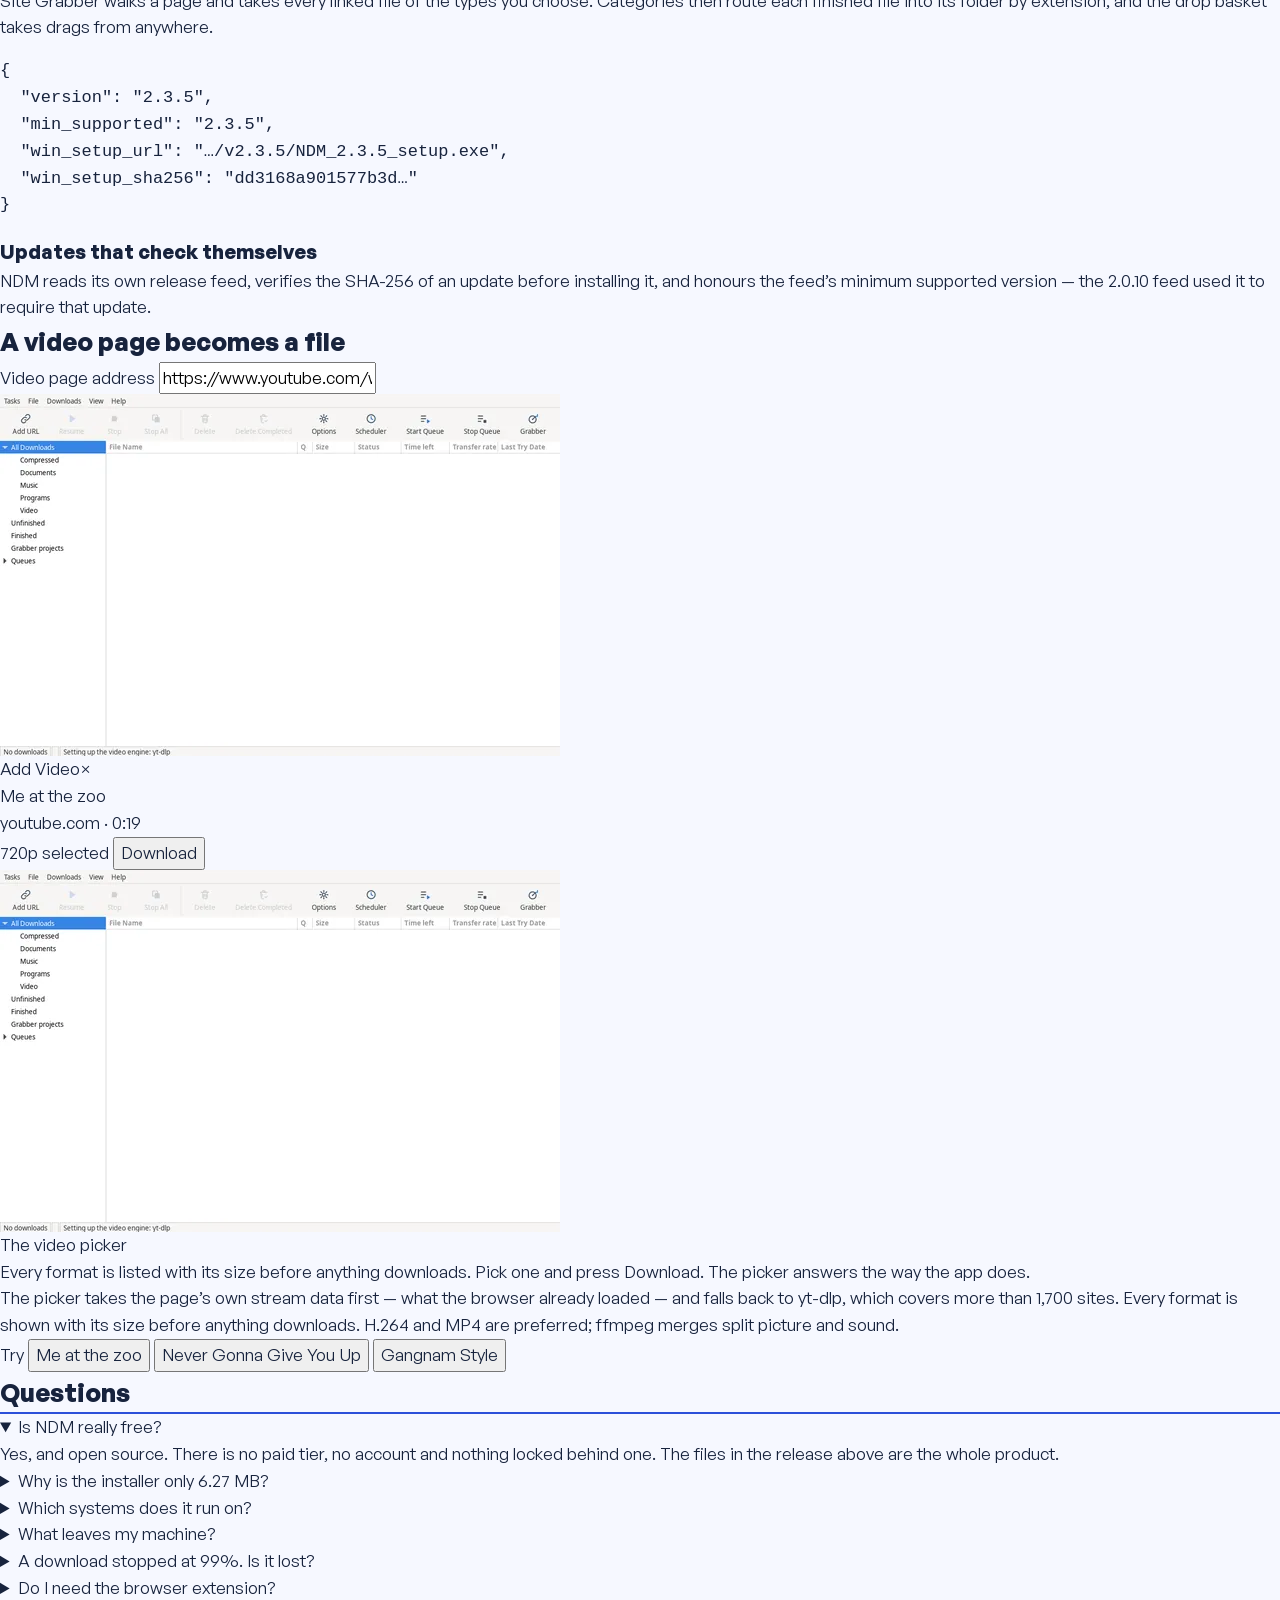
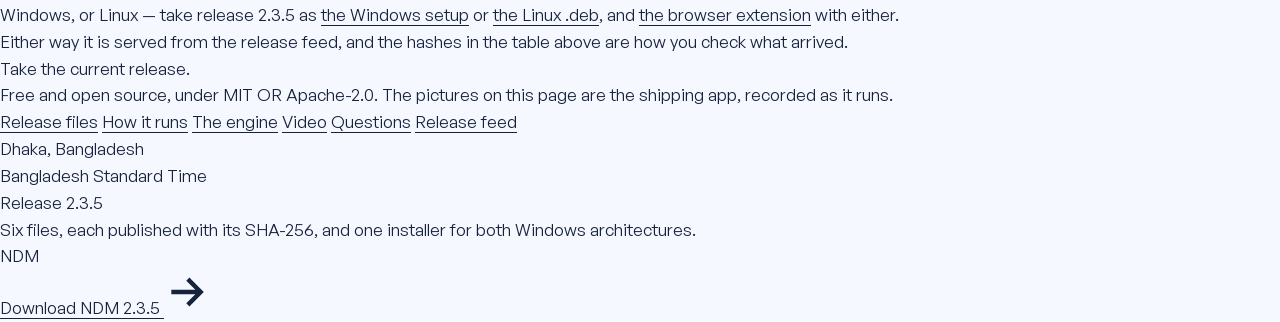
==== commit a3f40b52: "NDM 2.3.5: downloads table, hashes and release notes for the hardening release" ====
--- a/index.html
+++ b/index.html
@@ -31,9 +31,9 @@
     <h1 class="hero-name">Every download<br>lands whole.</h1>
     <p class="hero-support">Free and open source for Windows and Linux. Every download is recorded as it runs, so an interrupted file resumes from the exact byte, and a video page becomes a file whose size you saw first.</p>
     <div class="hero-action">
-      <a class="btn" id="hero-download" href="https://github.com/JAHURULNILL/ndm/releases/download/v2.3.4/NDM_2.3.4_setup.exe">Download for Windows</a>
-      <a class="btn btn-alt" id="hero-alt" href="https://github.com/JAHURULNILL/ndm/releases/download/v2.3.4/NDM_2.3.4_amd64.deb">Download for Linux</a>
-      <a class="btn btn-ghost" href="https://github.com/JAHURULNILL/ndm/releases/download/v2.3.4/ndm-extension-2.3.4.zip">Get the browser extension</a>
+      <a class="btn" id="hero-download" href="https://github.com/JAHURULNILL/ndm/releases/download/v2.3.5/NDM_2.3.5_setup.exe">Download for Windows</a>
+      <a class="btn btn-alt" id="hero-alt" href="https://github.com/JAHURULNILL/ndm/releases/download/v2.3.5/NDM_2.3.5_amd64.deb">Download for Linux</a>
+      <a class="btn btn-ghost" href="https://github.com/JAHURULNILL/ndm/releases/download/v2.3.5/ndm-extension-2.3.5.zip">Get the browser extension</a>
     </div>
   </div>
 
@@ -47,8 +47,8 @@
 <main id="main">
 
 <section class="release" id="release">
-  <h2 class="sec-head rv">Release <span data-ver>2.3.4</span> is seven files</h2>
-  <p class="frag-cap rv">Pictured above: the shipped app, recorded as it runs. The progress dialog of release <span data-ver>2.3.4</span>, one finished file, every block written at its final offset.</p>
+  <h2 class="sec-head rv">Release <span data-ver>2.3.5</span> is seven files</h2>
+  <p class="frag-cap rv">Pictured above: the shipped app, recorded as it runs. The progress dialog of release <span data-ver>2.3.5</span>, one finished file, every block written at its final offset.</p>
 
   <div class="ftable-wrap rv">
     <table class="ftable">
@@ -57,46 +57,46 @@
       </thead>
       <tbody>
         <tr>
-          <td class="f-file"><span class="f-name">NDM_2.3.4_setup.exe</span><span class="f-kind">Windows installer — one setup for 64-bit and 32-bit</span></td>
-          <td class="f-hash"><code data-hash="win_setup">f766300cf2f8d2416d74ca33d666b3ce8d10ba9355687087ead54b127d225468</code></td>
-          <td class="f-size num">6.34 MB</td>
-          <td class="f-get"><a href="https://github.com/JAHURULNILL/ndm/releases/download/v2.3.4/NDM_2.3.4_setup.exe" data-get="win_setup">Download</a></td>
-        </tr>
-        <tr>
-          <td class="f-file"><span class="f-name">NDM_2.3.4_Windows_Portable.zip</span><span class="f-kind">Windows portable, 64-bit</span></td>
-          <td class="f-hash"><code data-hash="win">c568f688ab281afd25517ef5b6562acb6273e723c1b7bb15ee85d38d355cb6fe</code></td>
-          <td class="f-size num">5.77 MB</td>
-          <td class="f-get"><a href="https://github.com/JAHURULNILL/ndm/releases/download/v2.3.4/NDM_2.3.4_Windows_Portable.zip" data-get="win">Download</a></td>
-        </tr>
-        <tr>
-          <td class="f-file"><span class="f-name">NDM_2.3.4_Windows_Portable_x86.zip</span><span class="f-kind">Windows portable, 32-bit</span></td>
-          <td class="f-hash"><code data-hash="win_x86">d6c4f90fed7217560691b30bc6c4fc25f91bda1807a5ba5dca5b638d8f21bd78</code></td>
-          <td class="f-size num">4.98 MB</td>
-          <td class="f-get"><a href="https://github.com/JAHURULNILL/ndm/releases/download/v2.3.4/NDM_2.3.4_Windows_Portable_x86.zip" data-get="win_x86">Download</a></td>
-        </tr>
-        <tr>
-          <td class="f-file"><span class="f-name">NDM_2.3.4_amd64.deb</span><span class="f-kind">Linux, Debian family</span></td>
-          <td class="f-hash"><code data-hash="deb">0c1c6d459e3bf4559fe474ad423f92de8a7da9aa3def36c64f48f6868fd3713f</code></td>
-          <td class="f-size num">3.05 MB</td>
-          <td class="f-get"><a href="https://github.com/JAHURULNILL/ndm/releases/download/v2.3.4/NDM_2.3.4_amd64.deb" data-get="deb">Download</a></td>
-        </tr>
-        <tr>
-          <td class="f-file"><span class="f-name">NDM_2.3.4_Linux_Portable.tar.xz</span><span class="f-kind">Linux portable, other distributions, video components bundled</span></td>
-          <td class="f-hash"><code>c05a30cf25f4c55d0281dad509a0179b2a3b9bfdc59b94ddc8346054a7063209</code></td>
-          <td class="f-size num">119.8 MB</td>
-          <td class="f-get"><a href="https://github.com/JAHURULNILL/ndm/releases/download/v2.3.4/NDM_2.3.4_Linux_Portable.tar.xz">Download</a></td>
-        </tr>
-        <tr>
-          <td class="f-file"><span class="f-name">ndm-extension-2.3.4.zip</span><span class="f-kind">Browser extension, Chromium browsers</span></td>
-          <td class="f-hash"><code data-hash="ext">d9265a2a44cc62ea0d0612ec937462eace6373d56af827785cacb148288c25ab</code></td>
-          <td class="f-size num">124 KB</td>
-          <td class="f-get"><a href="https://github.com/JAHURULNILL/ndm/releases/download/v2.3.4/ndm-extension-2.3.4.zip">Download</a></td>
-        </tr>
-        <tr>
-          <td class="f-file"><span class="f-name">ndm-extension-firefox-2.3.4.zip</span><span class="f-kind">Browser extension, Firefox</span></td>
-          <td class="f-hash"><code>23b057d3dcd9aa32bc14ebb0197da9907847d7c8977ba696e3cddebfc8724952</code></td>
-          <td class="f-size num">124 KB</td>
-          <td class="f-get"><a href="https://github.com/JAHURULNILL/ndm/releases/download/v2.3.4/ndm-extension-firefox-2.3.4.zip">Download</a></td>
+          <td class="f-file"><span class="f-name">NDM_2.3.5_setup.exe</span><span class="f-kind">Windows installer — one setup for 64-bit and 32-bit</span></td>
+          <td class="f-hash"><code data-hash="win_setup">dd3168a901577b3d5051df34ee0bb5c78999b985cc0d853703a6fddcfc3ed3bc</code></td>
+          <td class="f-size num">6.37 MB</td>
+          <td class="f-get"><a href="https://github.com/JAHURULNILL/ndm/releases/download/v2.3.5/NDM_2.3.5_setup.exe" data-get="win_setup">Download</a></td>
+        </tr>
+        <tr>
+          <td class="f-file"><span class="f-name">NDM_2.3.5_Windows_Portable.zip</span><span class="f-kind">Windows portable, 64-bit</span></td>
+          <td class="f-hash"><code data-hash="win">3c276fbf32097b8014126ed7b51d942791198f5a6bb9273bdd2f76618d9a929e</code></td>
+          <td class="f-size num">5.79 MB</td>
+          <td class="f-get"><a href="https://github.com/JAHURULNILL/ndm/releases/download/v2.3.5/NDM_2.3.5_Windows_Portable.zip" data-get="win">Download</a></td>
+        </tr>
+        <tr>
+          <td class="f-file"><span class="f-name">NDM_2.3.5_Windows_Portable_x86.zip</span><span class="f-kind">Windows portable, 32-bit</span></td>
+          <td class="f-hash"><code data-hash="win_x86">09d9e02936630e415438fb651376f03b267b6e1f9735fd05898d6dc6c21bcf7f</code></td>
+          <td class="f-size num">5.00 MB</td>
+          <td class="f-get"><a href="https://github.com/JAHURULNILL/ndm/releases/download/v2.3.5/NDM_2.3.5_Windows_Portable_x86.zip" data-get="win_x86">Download</a></td>
+        </tr>
+        <tr>
+          <td class="f-file"><span class="f-name">NDM_2.3.5_amd64.deb</span><span class="f-kind">Linux, Debian family</span></td>
+          <td class="f-hash"><code data-hash="deb">96e7e038934dd233d18ad3d0cb08a5ac0643911335239cf2f99065aa85b9ea27</code></td>
+          <td class="f-size num">3.06 MB</td>
+          <td class="f-get"><a href="https://github.com/JAHURULNILL/ndm/releases/download/v2.3.5/NDM_2.3.5_amd64.deb" data-get="deb">Download</a></td>
+        </tr>
+        <tr>
+          <td class="f-file"><span class="f-name">NDM_2.3.5_Linux_Portable.tar.xz</span><span class="f-kind">Linux portable, other distributions, video components bundled</span></td>
+          <td class="f-hash"><code>8e4120f1b5658a8938118c2e31156fafcdd7c1127c8f728c2de28d29b3981720</code></td>
+          <td class="f-size num">119.9 MB</td>
+          <td class="f-get"><a href="https://github.com/JAHURULNILL/ndm/releases/download/v2.3.5/NDM_2.3.5_Linux_Portable.tar.xz">Download</a></td>
+        </tr>
+        <tr>
+          <td class="f-file"><span class="f-name">ndm-extension-2.3.5.zip</span><span class="f-kind">Browser extension, Chromium browsers</span></td>
+          <td class="f-hash"><code data-hash="ext">9aaf5ea229c74c19308a4ff4b84df712d86744c16c97032e17774a04562f2ec5</code></td>
+          <td class="f-size num">126 KB</td>
+          <td class="f-get"><a href="https://github.com/JAHURULNILL/ndm/releases/download/v2.3.5/ndm-extension-2.3.5.zip">Download</a></td>
+        </tr>
+        <tr>
+          <td class="f-file"><span class="f-name">ndm-extension-firefox-2.3.5.zip</span><span class="f-kind">Browser extension, Firefox</span></td>
+          <td class="f-hash"><code>bc87fd739d687a061270cdf9ccabe239eb734ce2f507fc2404c8e77530c3ee1a</code></td>
+          <td class="f-size num">125 KB</td>
+          <td class="f-get"><a href="https://github.com/JAHURULNILL/ndm/releases/download/v2.3.5/ndm-extension-firefox-2.3.5.zip">Download</a></td>
         </tr>
       </tbody>
     </table>
@@ -106,12 +106,22 @@
     <div class="verify rv">
       <h3>Check what you received</h3>
       <p>Each file&rsquo;s SHA-256 is printed beside it, exactly as published with the release. Compare the hash of the file you received before you run it:</p>
-      <pre><code>Get-FileHash .\NDM_2.3.4_setup.exe -Algorithm SHA256
-sha256sum NDM_2.3.4_amd64.deb</code></pre>
+      <pre><code>Get-FileHash .\NDM_2.3.5_setup.exe -Algorithm SHA256
+sha256sum NDM_2.3.5_amd64.deb</code></pre>
       <p>The Windows setup is a single file for both architectures: it carries the 64-bit and the 32-bit build and installs the one your machine needs, so there is no wrong setup to pick. The Linux portable is the large file in the table because the video components are bundled into it; every other file is the application alone.</p>
     </div>
     <div class="changed rv">
-      <h3>What changed in <span data-ver>2.3.4</span></h3>
+      <h3>What changed in <span data-ver>2.3.5</span></h3>
+      <ul>
+        <li>2.3.5 is a hardening release. It comes out of a full independent re-review of the 2.3.4 code base — every subsystem re-read, every fix from the previous round re-tested — and it closes what that review found, including one fix of our own that had never actually run. No new features: the faults, removed.</li>
+        <li>The in-page download card now genuinely follows a download that was queued while the app was closed: the code that adopts the real entry id sat behind an early return and never executed, so the card stayed frozen while the download ran without it. A refusal from the app now fails the card with the reason shown, and a duplicate file download gets the &ldquo;Already in NDM&rdquo; answer instead of a phantom progress card tracking somebody else&rsquo;s download.</li>
+        <li>On Facebook, a video object is only ever keyed by its own identity — an unidentified object can no longer borrow the page&rsquo;s video id and offer the wrong streams — and a WebM-only top quality is labelled WEBM, not MP4. A click on the player itself now wins over a link that merely surrounds it.</li>
+        <li>FTP downloads that cannot ask the server for a file size now require the server&rsquo;s completion reply before the file is called finished; a transfer the server aborts mid-way is an error with its resume data kept, not a silently truncated &ldquo;success&rdquo;. A pasted FTP address with non-ASCII characters can no longer crash the add flow, and FTP passwords stay out of the resume journal on every path — restart and Refresh Address included.</li>
+        <li>Video downloads are protected against a second engine starting over the first during the merge window; pausing a yt-dlp download now also stops the merge process it spawned; and two jobs racing for the same file name can no longer overwrite each other&rsquo;s streams. The update feed itself is stronger on both ends: the app consults every feed route and takes the highest version on offer, so one stale mirror can no longer make a newer release invisible — and the feed file is now generated and verified by the build itself, from the release&rsquo;s own artifacts, instead of being attached by hand.</li>
+        <li>On Linux, the date column can no longer lose its year at ordinary window sizes, an empty speed-limit field is refused instead of quietly becoming 512 KB/s, Resume stays greyed out on a finished download, and restarting after an update waits for the old instance to hand over instead of occasionally leaving no app running. Uninstalling the package now also removes the browser host registrations it created. On Windows, the main list&rsquo;s block map paints each download&rsquo;s real progress — the placeholder strip is gone — files can be dropped onto the Basket again, and long settings values are no longer cut off when Options is saved.</li>
+      </ul>
+      <p class="changed-note">A note on proof: this release was exercised the way it is used, on the shipped .deb — the binaries extracted from the published package, not a developer build. An update check against the live feed read &ldquo;NDM is up to date (2.3.5)&rdquo;; the app&rsquo;s first launch fetched its video components silently, at their published sizes; a browser hand-off with the app closed started a download that was paused, held with no byte moving, resumed after the app was killed and relaunched, and finished byte-identical with its source; a cancel removed its entry; a second launch exited against the running instance. The feed was verified byte-identical on all three routes the app reads, with every published file&rsquo;s SHA-256 matching the feed. It also passed all five CI jobs: Linux, both Windows architectures&rsquo; test suites, a silent install-and-launch check of the universal setup, and the feed job that publishes this release&rsquo;s update file.</p>
+      <h3>What changed in 2.3.4</h3>
       <ul>
         <li>2.3.4 is a correctness release. Its contents come from two sources: field reports from the previous release in daily use, and an independent review of the code and the shipped builds. No new features — the faults those two passes found, removed.</li>
         <li>A download handed over by the browser while the app was closed could be lost outright: the native host starts the app in the background, and the app refused the very start option it was handed and exited. The browser start is accepted now. The card the browser shows after a click follows the real entry, too — it takes the download&rsquo;s identity from the hand-off receipt and shows its progress, and it stands aside when the app&rsquo;s own progress dialog is the surface showing that download, instead of printing a second, different percentage beside it. While a start is still waiting, the card says so, rather than claiming a download that has not begun.</li>
@@ -230,10 +240,10 @@
 
   <div class="mod rv">
     <figure class="mod-panel mod-panel-code"><pre><code>{
-  "version": "2.3.4",
-  "min_supported": "2.3.4",
-  "win_setup_url": "…/v2.3.4/NDM_2.3.4_setup.exe",
-  "win_setup_sha256": "90cd36b269cac77a…"
+  "version": "2.3.5",
+  "min_supported": "2.3.5",
+  "win_setup_url": "…/v2.3.5/NDM_2.3.5_setup.exe",
+  "win_setup_sha256": "dd3168a901577b3d…"
 }</code></pre></figure>
     <div class="mod-text">
       <h3>Updates that check themselves</h3>
@@ -314,7 +324,7 @@
 </section>
 
 <section class="cta">
-  <p class="cta-statement rv">Windows, or Linux — take release <span data-ver>2.3.4</span> as <a class="cta-btn cta-btn-a" href="https://github.com/JAHURULNILL/ndm/releases/download/v2.3.4/NDM_2.3.4_setup.exe">the Windows setup</a> or <a class="cta-btn cta-btn-b" href="https://github.com/JAHURULNILL/ndm/releases/download/v2.3.4/NDM_2.3.4_amd64.deb">the Linux .deb</a>, and <a class="cta-btn cta-btn-c" href="https://github.com/JAHURULNILL/ndm/releases/download/v2.3.4/ndm-extension-2.3.4.zip">the browser extension</a> with either.</p>
+  <p class="cta-statement rv">Windows, or Linux — take release <span data-ver>2.3.5</span> as <a class="cta-btn cta-btn-a" href="https://github.com/JAHURULNILL/ndm/releases/download/v2.3.5/NDM_2.3.5_setup.exe">the Windows setup</a> or <a class="cta-btn cta-btn-b" href="https://github.com/JAHURULNILL/ndm/releases/download/v2.3.5/NDM_2.3.5_amd64.deb">the Linux .deb</a>, and <a class="cta-btn cta-btn-c" href="https://github.com/JAHURULNILL/ndm/releases/download/v2.3.5/ndm-extension-2.3.5.zip">the browser extension</a> with either.</p>
   <p class="cta-after rv">Either way it is served from the release feed, and the hashes in the table above are how you check what arrived.</p>
 </section>
 
@@ -339,14 +349,14 @@
       <p class="ft-time" id="dhaka-time">Bangladesh Standard Time</p>
     </div>
     <div class="ft ft-ver">
-      <p class="ft-ver-n">Release <span data-ver>2.3.4</span></p>
+      <p class="ft-ver-n">Release <span data-ver>2.3.5</span></p>
       <p class="ft-ver-note">Six files, each published with its SHA-256, and one installer for both Windows architectures.</p>
     </div>
   </div>
   <div class="ft-row ft-row2">
     <div class="ft ft-mark" aria-hidden="true">NDM</div>
-    <a class="ft ft-get" id="footer-download" href="https://github.com/JAHURULNILL/ndm/releases/download/v2.3.4/NDM_2.3.4_setup.exe">
-      <span class="ft-get-text">Download NDM <span data-ver>2.3.4</span></span>
+    <a class="ft ft-get" id="footer-download" href="https://github.com/JAHURULNILL/ndm/releases/download/v2.3.5/NDM_2.3.5_setup.exe">
+      <span class="ft-get-text">Download NDM <span data-ver>2.3.5</span></span>
       <svg class="ft-arrow" viewBox="0 0 24 24" width="44" height="44" aria-hidden="true"><path d="M4 12h15M13 5l7 7-7 7" fill="none" stroke="currentColor" stroke-width="2.4"/></svg>
     </a>
   </div>
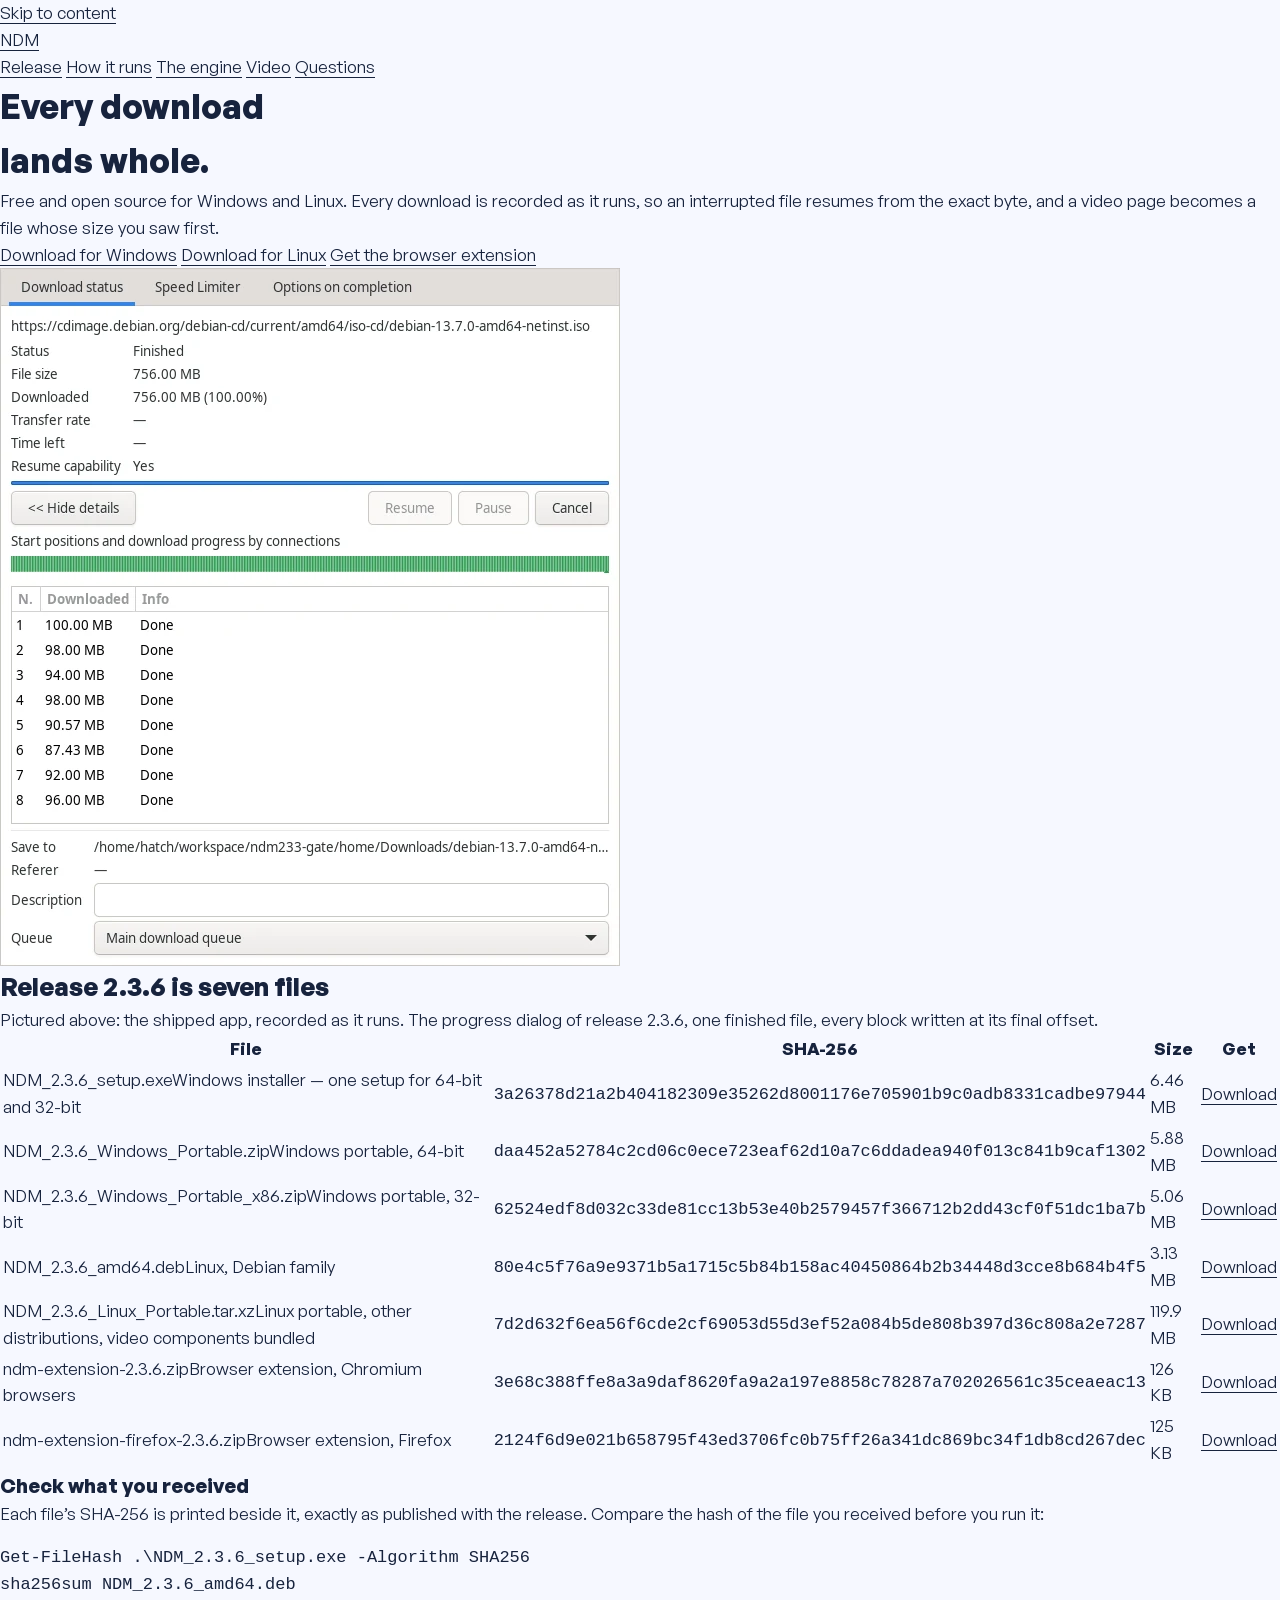
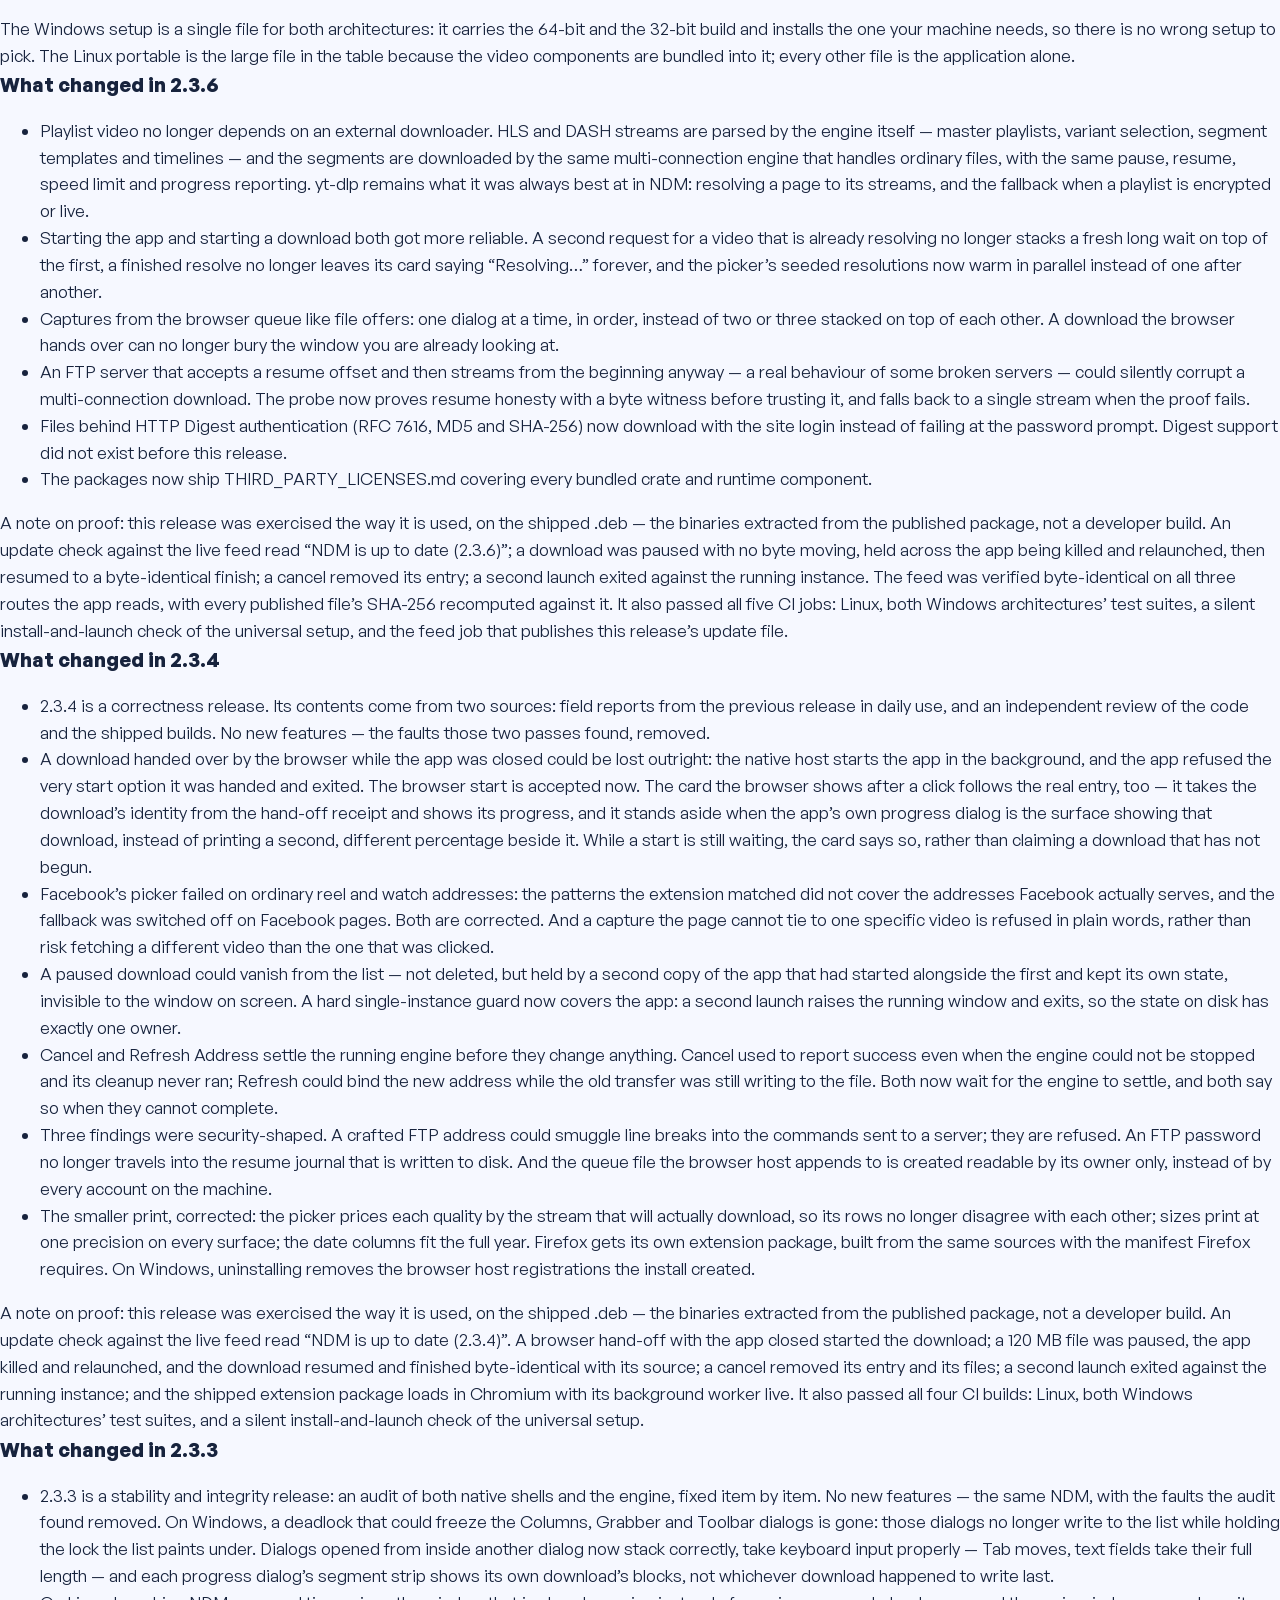
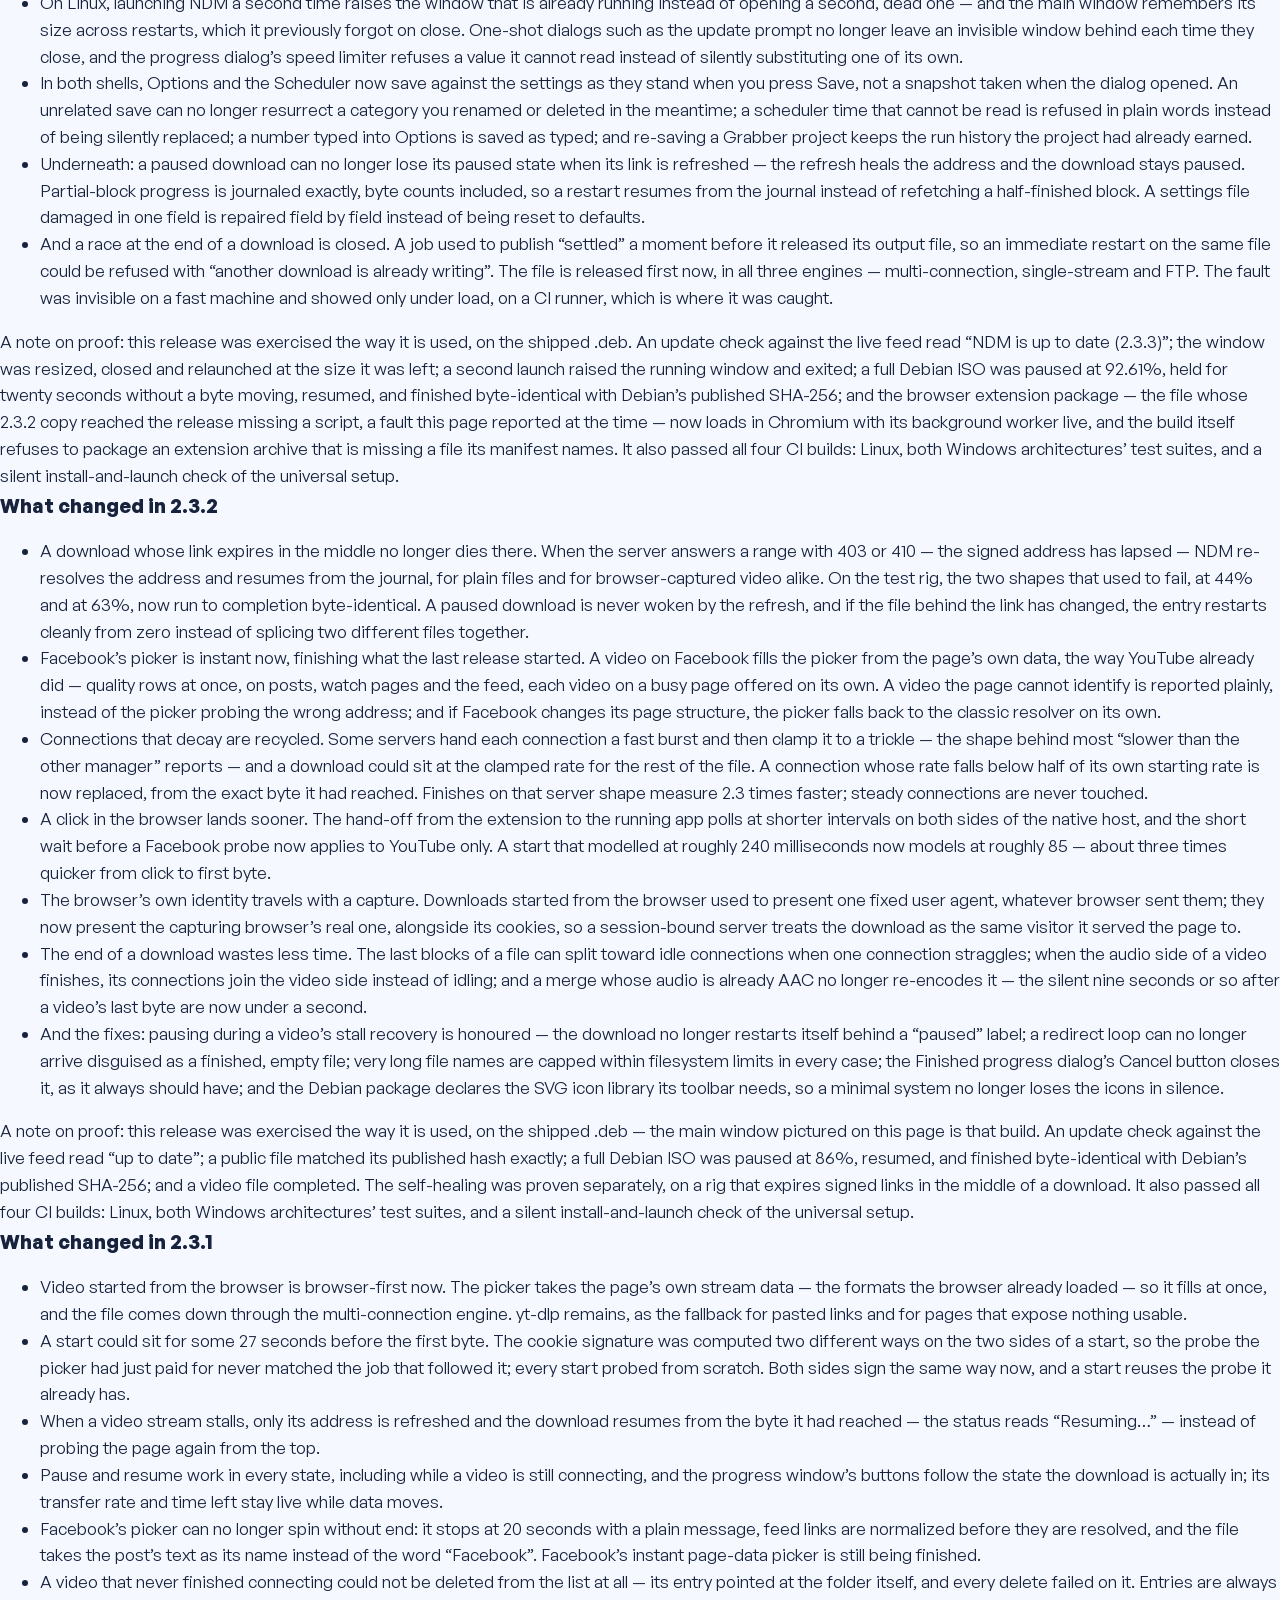
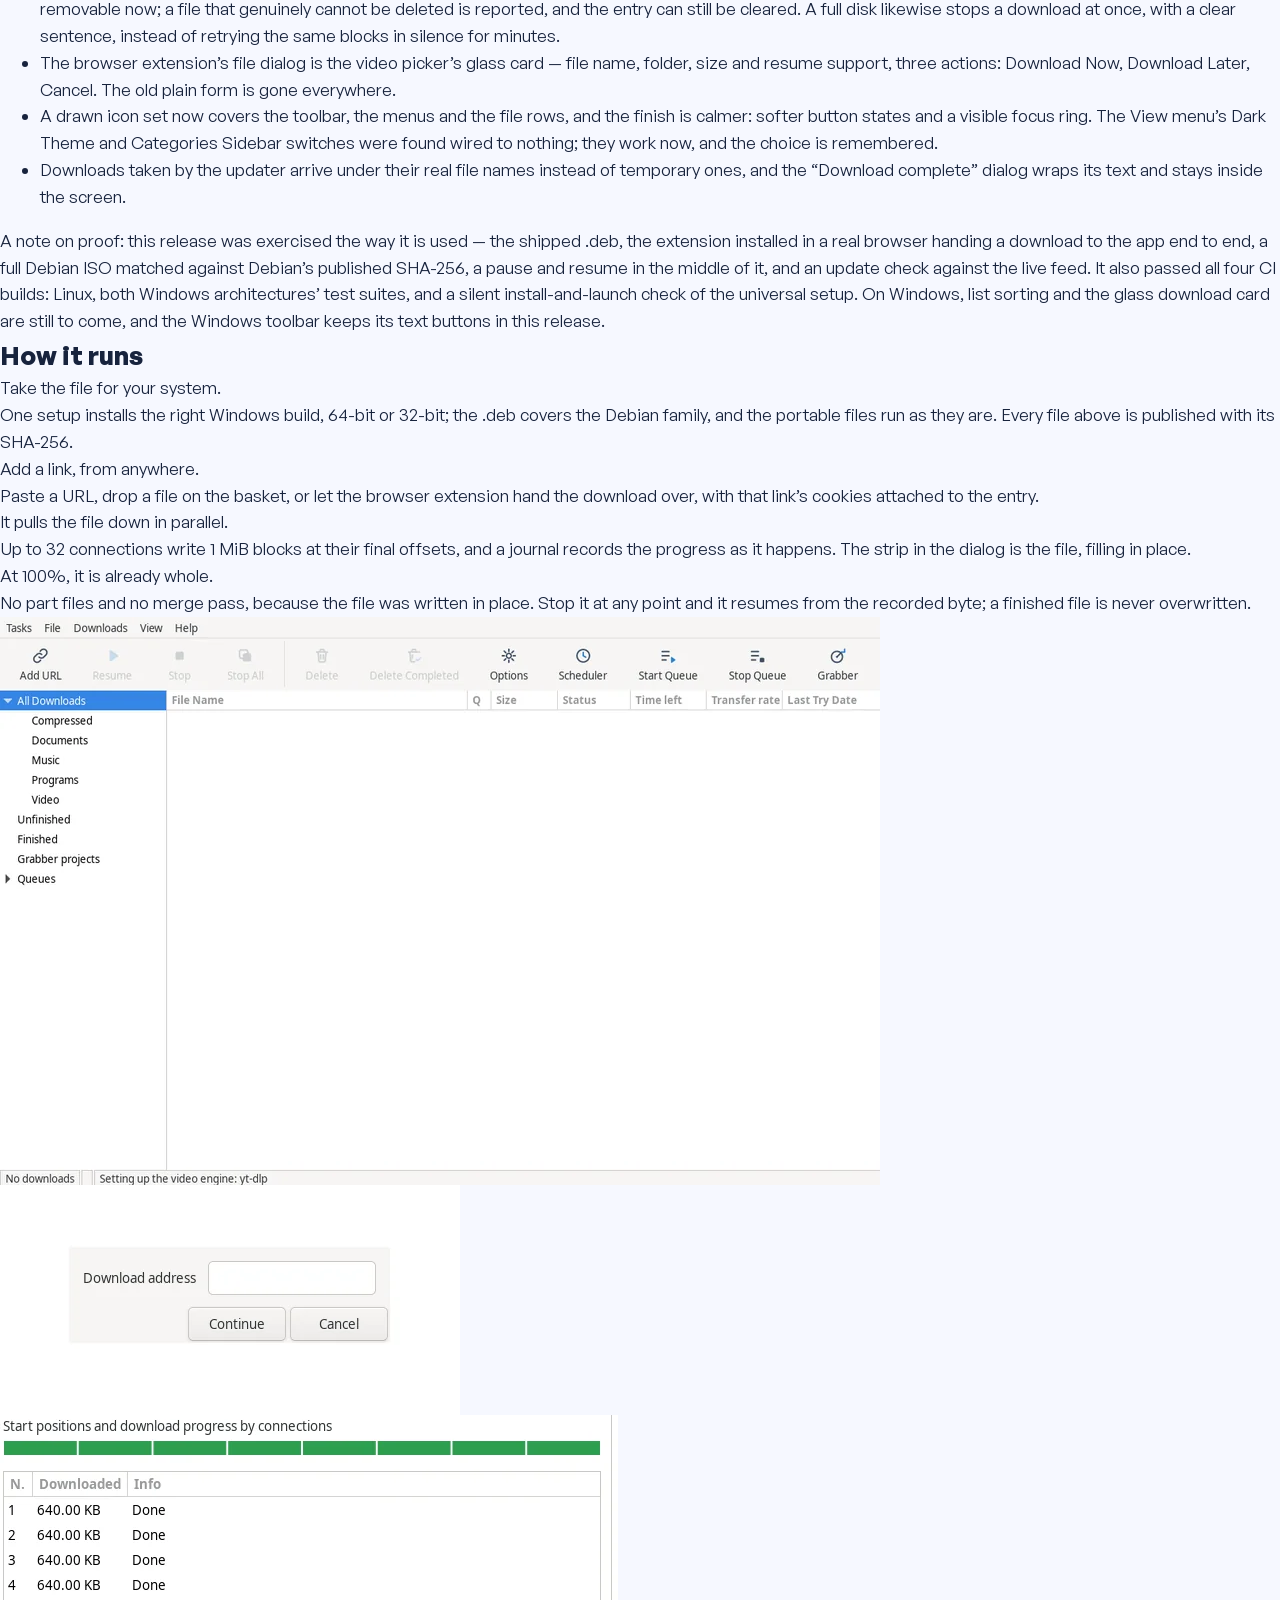
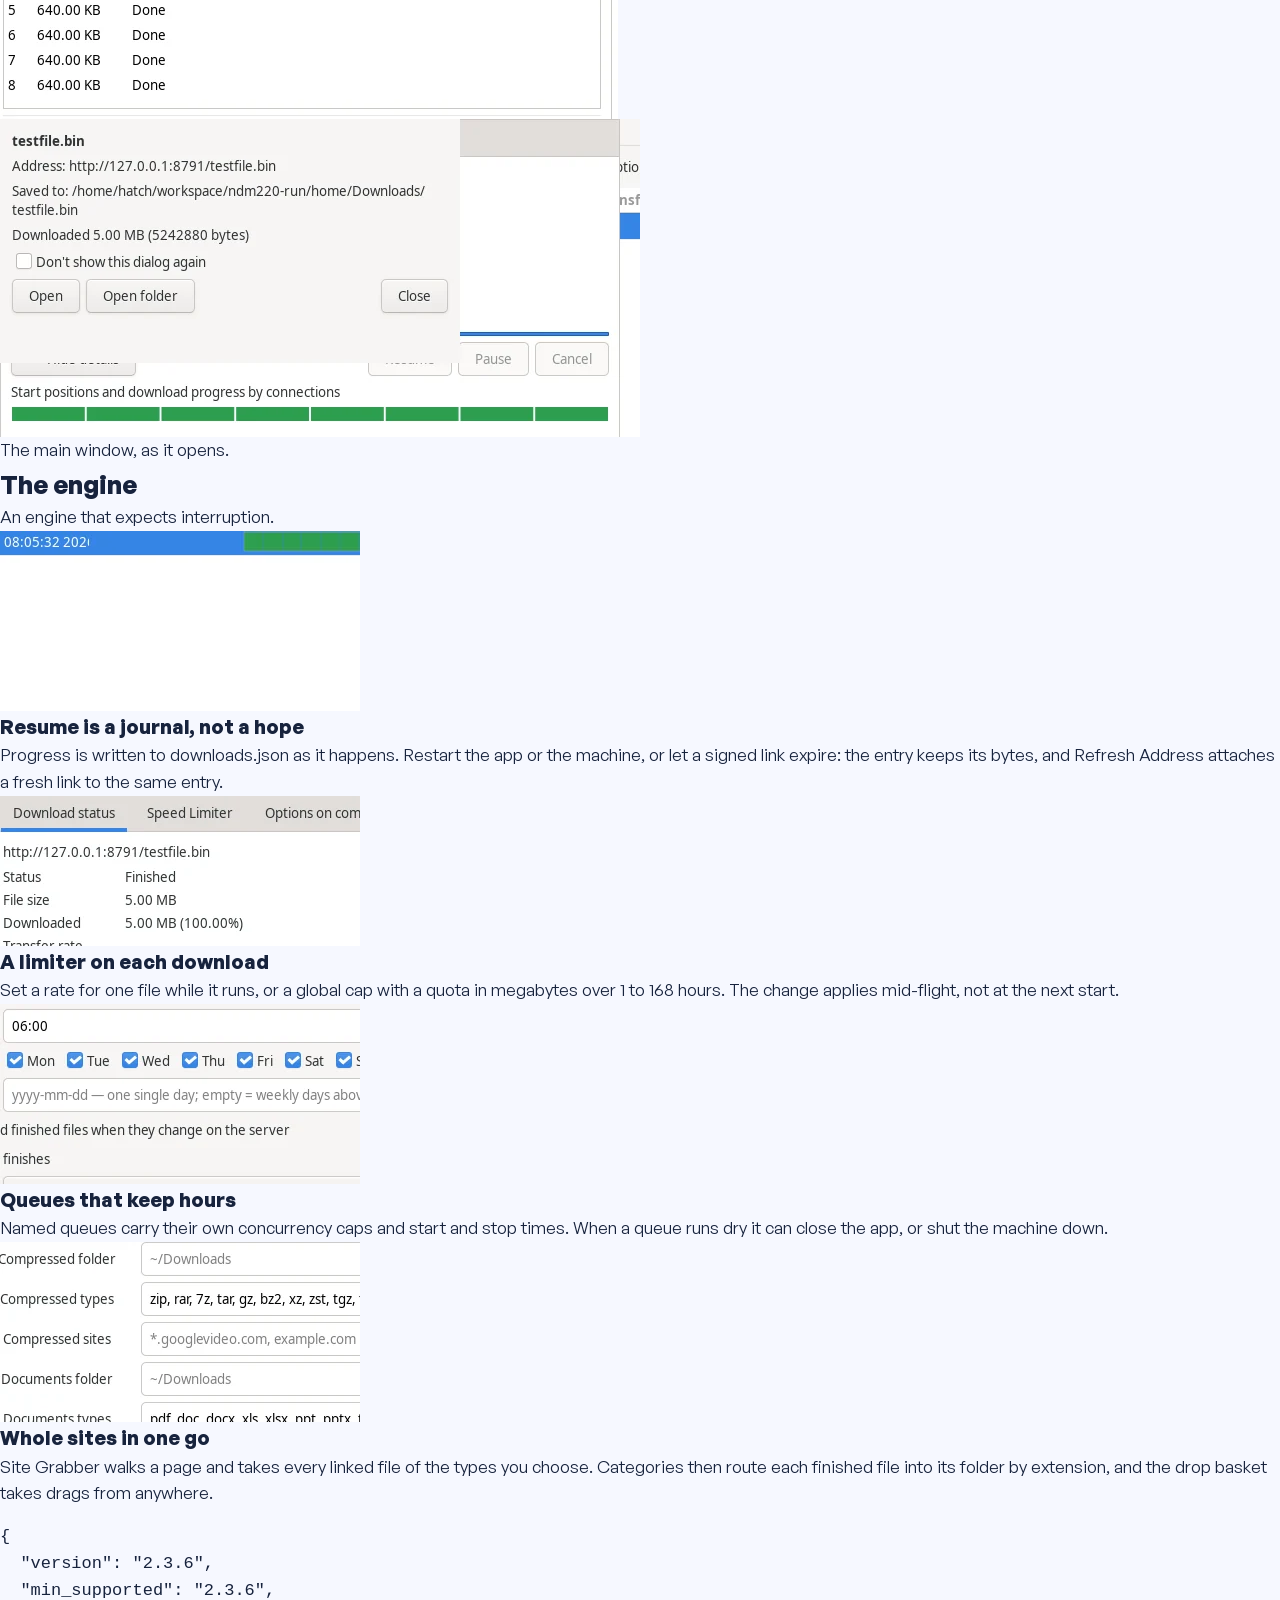
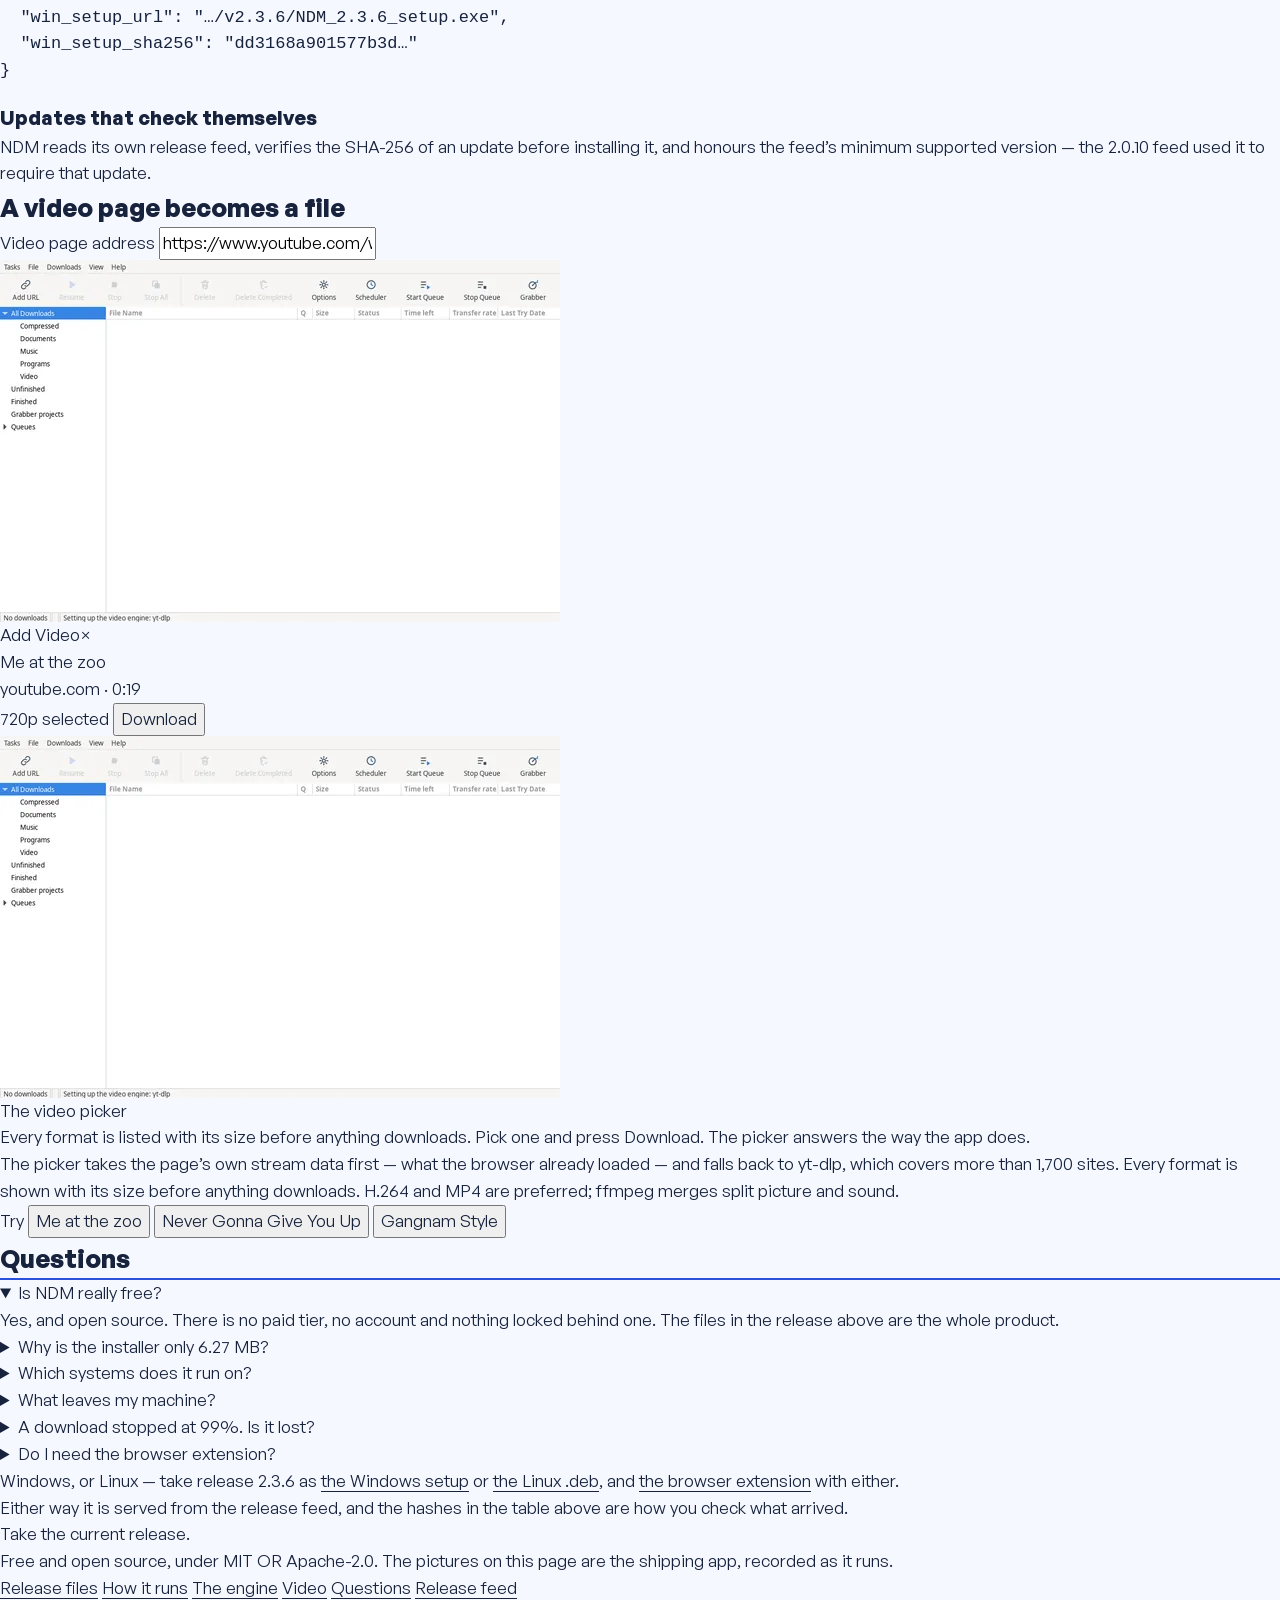
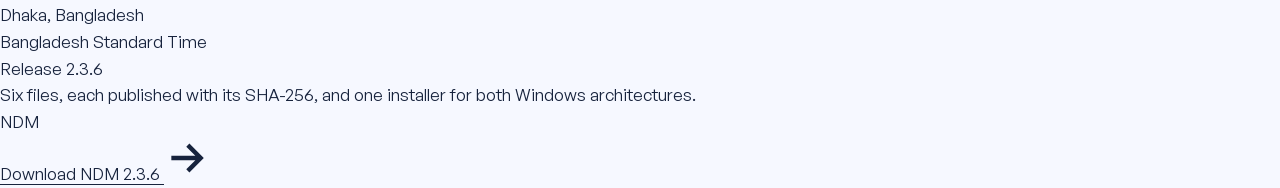
==== commit b904daee: "site: release 2.3.6 — native HLS/DASH engine, start/dialog reliability, FTP byte witness, Digest aut" ====
--- a/index.html
+++ b/index.html
@@ -31,9 +31,9 @@
     <h1 class="hero-name">Every download<br>lands whole.</h1>
     <p class="hero-support">Free and open source for Windows and Linux. Every download is recorded as it runs, so an interrupted file resumes from the exact byte, and a video page becomes a file whose size you saw first.</p>
     <div class="hero-action">
-      <a class="btn" id="hero-download" href="https://github.com/JAHURULNILL/ndm/releases/download/v2.3.5/NDM_2.3.5_setup.exe">Download for Windows</a>
-      <a class="btn btn-alt" id="hero-alt" href="https://github.com/JAHURULNILL/ndm/releases/download/v2.3.5/NDM_2.3.5_amd64.deb">Download for Linux</a>
-      <a class="btn btn-ghost" href="https://github.com/JAHURULNILL/ndm/releases/download/v2.3.5/ndm-extension-2.3.5.zip">Get the browser extension</a>
+      <a class="btn" id="hero-download" href="https://github.com/JAHURULNILL/ndm/releases/download/v2.3.6/NDM_2.3.6_setup.exe">Download for Windows</a>
+      <a class="btn btn-alt" id="hero-alt" href="https://github.com/JAHURULNILL/ndm/releases/download/v2.3.6/NDM_2.3.6_amd64.deb">Download for Linux</a>
+      <a class="btn btn-ghost" href="https://github.com/JAHURULNILL/ndm/releases/download/v2.3.6/ndm-extension-2.3.6.zip">Get the browser extension</a>
     </div>
   </div>
 
@@ -47,8 +47,8 @@
 <main id="main">
 
 <section class="release" id="release">
-  <h2 class="sec-head rv">Release <span data-ver>2.3.5</span> is seven files</h2>
-  <p class="frag-cap rv">Pictured above: the shipped app, recorded as it runs. The progress dialog of release <span data-ver>2.3.5</span>, one finished file, every block written at its final offset.</p>
+  <h2 class="sec-head rv">Release <span data-ver>2.3.6</span> is seven files</h2>
+  <p class="frag-cap rv">Pictured above: the shipped app, recorded as it runs. The progress dialog of release <span data-ver>2.3.6</span>, one finished file, every block written at its final offset.</p>
 
   <div class="ftable-wrap rv">
     <table class="ftable">
@@ -57,46 +57,46 @@
       </thead>
       <tbody>
         <tr>
-          <td class="f-file"><span class="f-name">NDM_2.3.5_setup.exe</span><span class="f-kind">Windows installer — one setup for 64-bit and 32-bit</span></td>
-          <td class="f-hash"><code data-hash="win_setup">dd3168a901577b3d5051df34ee0bb5c78999b985cc0d853703a6fddcfc3ed3bc</code></td>
-          <td class="f-size num">6.37 MB</td>
-          <td class="f-get"><a href="https://github.com/JAHURULNILL/ndm/releases/download/v2.3.5/NDM_2.3.5_setup.exe" data-get="win_setup">Download</a></td>
-        </tr>
-        <tr>
-          <td class="f-file"><span class="f-name">NDM_2.3.5_Windows_Portable.zip</span><span class="f-kind">Windows portable, 64-bit</span></td>
-          <td class="f-hash"><code data-hash="win">3c276fbf32097b8014126ed7b51d942791198f5a6bb9273bdd2f76618d9a929e</code></td>
-          <td class="f-size num">5.79 MB</td>
-          <td class="f-get"><a href="https://github.com/JAHURULNILL/ndm/releases/download/v2.3.5/NDM_2.3.5_Windows_Portable.zip" data-get="win">Download</a></td>
-        </tr>
-        <tr>
-          <td class="f-file"><span class="f-name">NDM_2.3.5_Windows_Portable_x86.zip</span><span class="f-kind">Windows portable, 32-bit</span></td>
-          <td class="f-hash"><code data-hash="win_x86">09d9e02936630e415438fb651376f03b267b6e1f9735fd05898d6dc6c21bcf7f</code></td>
-          <td class="f-size num">5.00 MB</td>
-          <td class="f-get"><a href="https://github.com/JAHURULNILL/ndm/releases/download/v2.3.5/NDM_2.3.5_Windows_Portable_x86.zip" data-get="win_x86">Download</a></td>
-        </tr>
-        <tr>
-          <td class="f-file"><span class="f-name">NDM_2.3.5_amd64.deb</span><span class="f-kind">Linux, Debian family</span></td>
-          <td class="f-hash"><code data-hash="deb">96e7e038934dd233d18ad3d0cb08a5ac0643911335239cf2f99065aa85b9ea27</code></td>
-          <td class="f-size num">3.06 MB</td>
-          <td class="f-get"><a href="https://github.com/JAHURULNILL/ndm/releases/download/v2.3.5/NDM_2.3.5_amd64.deb" data-get="deb">Download</a></td>
-        </tr>
-        <tr>
-          <td class="f-file"><span class="f-name">NDM_2.3.5_Linux_Portable.tar.xz</span><span class="f-kind">Linux portable, other distributions, video components bundled</span></td>
-          <td class="f-hash"><code>8e4120f1b5658a8938118c2e31156fafcdd7c1127c8f728c2de28d29b3981720</code></td>
+          <td class="f-file"><span class="f-name">NDM_2.3.6_setup.exe</span><span class="f-kind">Windows installer — one setup for 64-bit and 32-bit</span></td>
+          <td class="f-hash"><code data-hash="win_setup">3a26378d21a2b404182309e35262d8001176e705901b9c0adb8331cadbe97944</code></td>
+          <td class="f-size num">6.46 MB</td>
+          <td class="f-get"><a href="https://github.com/JAHURULNILL/ndm/releases/download/v2.3.6/NDM_2.3.6_setup.exe" data-get="win_setup">Download</a></td>
+        </tr>
+        <tr>
+          <td class="f-file"><span class="f-name">NDM_2.3.6_Windows_Portable.zip</span><span class="f-kind">Windows portable, 64-bit</span></td>
+          <td class="f-hash"><code data-hash="win">daa452a52784c2cd06c0ece723eaf62d10a7c6ddadea940f013c841b9caf1302</code></td>
+          <td class="f-size num">5.88 MB</td>
+          <td class="f-get"><a href="https://github.com/JAHURULNILL/ndm/releases/download/v2.3.6/NDM_2.3.6_Windows_Portable.zip" data-get="win">Download</a></td>
+        </tr>
+        <tr>
+          <td class="f-file"><span class="f-name">NDM_2.3.6_Windows_Portable_x86.zip</span><span class="f-kind">Windows portable, 32-bit</span></td>
+          <td class="f-hash"><code data-hash="win_x86">62524edf8d032c33de81cc13b53e40b2579457f366712b2dd43cf0f51dc1ba7b</code></td>
+          <td class="f-size num">5.06 MB</td>
+          <td class="f-get"><a href="https://github.com/JAHURULNILL/ndm/releases/download/v2.3.6/NDM_2.3.6_Windows_Portable_x86.zip" data-get="win_x86">Download</a></td>
+        </tr>
+        <tr>
+          <td class="f-file"><span class="f-name">NDM_2.3.6_amd64.deb</span><span class="f-kind">Linux, Debian family</span></td>
+          <td class="f-hash"><code data-hash="deb">80e4c5f76a9e9371b5a1715c5b84b158ac40450864b2b34448d3cce8b684b4f5</code></td>
+          <td class="f-size num">3.13 MB</td>
+          <td class="f-get"><a href="https://github.com/JAHURULNILL/ndm/releases/download/v2.3.6/NDM_2.3.6_amd64.deb" data-get="deb">Download</a></td>
+        </tr>
+        <tr>
+          <td class="f-file"><span class="f-name">NDM_2.3.6_Linux_Portable.tar.xz</span><span class="f-kind">Linux portable, other distributions, video components bundled</span></td>
+          <td class="f-hash"><code>7d2d632f6ea56f6cde2cf69053d55d3ef52a084b5de808b397d36c808a2e7287</code></td>
           <td class="f-size num">119.9 MB</td>
-          <td class="f-get"><a href="https://github.com/JAHURULNILL/ndm/releases/download/v2.3.5/NDM_2.3.5_Linux_Portable.tar.xz">Download</a></td>
-        </tr>
-        <tr>
-          <td class="f-file"><span class="f-name">ndm-extension-2.3.5.zip</span><span class="f-kind">Browser extension, Chromium browsers</span></td>
-          <td class="f-hash"><code data-hash="ext">9aaf5ea229c74c19308a4ff4b84df712d86744c16c97032e17774a04562f2ec5</code></td>
+          <td class="f-get"><a href="https://github.com/JAHURULNILL/ndm/releases/download/v2.3.6/NDM_2.3.6_Linux_Portable.tar.xz">Download</a></td>
+        </tr>
+        <tr>
+          <td class="f-file"><span class="f-name">ndm-extension-2.3.6.zip</span><span class="f-kind">Browser extension, Chromium browsers</span></td>
+          <td class="f-hash"><code data-hash="ext">3e68c388ffe8a3a9daf8620fa9a2a197e8858c78287a702026561c35ceaeac13</code></td>
           <td class="f-size num">126 KB</td>
-          <td class="f-get"><a href="https://github.com/JAHURULNILL/ndm/releases/download/v2.3.5/ndm-extension-2.3.5.zip">Download</a></td>
-        </tr>
-        <tr>
-          <td class="f-file"><span class="f-name">ndm-extension-firefox-2.3.5.zip</span><span class="f-kind">Browser extension, Firefox</span></td>
-          <td class="f-hash"><code>bc87fd739d687a061270cdf9ccabe239eb734ce2f507fc2404c8e77530c3ee1a</code></td>
+          <td class="f-get"><a href="https://github.com/JAHURULNILL/ndm/releases/download/v2.3.6/ndm-extension-2.3.6.zip">Download</a></td>
+        </tr>
+        <tr>
+          <td class="f-file"><span class="f-name">ndm-extension-firefox-2.3.6.zip</span><span class="f-kind">Browser extension, Firefox</span></td>
+          <td class="f-hash"><code>2124f6d9e021b658795f43ed3706fc0b75ff26a341dc869bc34f1db8cd267dec</code></td>
           <td class="f-size num">125 KB</td>
-          <td class="f-get"><a href="https://github.com/JAHURULNILL/ndm/releases/download/v2.3.5/ndm-extension-firefox-2.3.5.zip">Download</a></td>
+          <td class="f-get"><a href="https://github.com/JAHURULNILL/ndm/releases/download/v2.3.6/ndm-extension-firefox-2.3.6.zip">Download</a></td>
         </tr>
       </tbody>
     </table>
@@ -106,21 +106,21 @@
     <div class="verify rv">
       <h3>Check what you received</h3>
       <p>Each file&rsquo;s SHA-256 is printed beside it, exactly as published with the release. Compare the hash of the file you received before you run it:</p>
-      <pre><code>Get-FileHash .\NDM_2.3.5_setup.exe -Algorithm SHA256
-sha256sum NDM_2.3.5_amd64.deb</code></pre>
+      <pre><code>Get-FileHash .\NDM_2.3.6_setup.exe -Algorithm SHA256
+sha256sum NDM_2.3.6_amd64.deb</code></pre>
       <p>The Windows setup is a single file for both architectures: it carries the 64-bit and the 32-bit build and installs the one your machine needs, so there is no wrong setup to pick. The Linux portable is the large file in the table because the video components are bundled into it; every other file is the application alone.</p>
     </div>
     <div class="changed rv">
-      <h3>What changed in <span data-ver>2.3.5</span></h3>
-      <ul>
-        <li>2.3.5 is a hardening release. It comes out of a full independent re-review of the 2.3.4 code base — every subsystem re-read, every fix from the previous round re-tested — and it closes what that review found, including one fix of our own that had never actually run. No new features: the faults, removed.</li>
-        <li>The in-page download card now genuinely follows a download that was queued while the app was closed: the code that adopts the real entry id sat behind an early return and never executed, so the card stayed frozen while the download ran without it. A refusal from the app now fails the card with the reason shown, and a duplicate file download gets the &ldquo;Already in NDM&rdquo; answer instead of a phantom progress card tracking somebody else&rsquo;s download.</li>
-        <li>On Facebook, a video object is only ever keyed by its own identity — an unidentified object can no longer borrow the page&rsquo;s video id and offer the wrong streams — and a WebM-only top quality is labelled WEBM, not MP4. A click on the player itself now wins over a link that merely surrounds it.</li>
-        <li>FTP downloads that cannot ask the server for a file size now require the server&rsquo;s completion reply before the file is called finished; a transfer the server aborts mid-way is an error with its resume data kept, not a silently truncated &ldquo;success&rdquo;. A pasted FTP address with non-ASCII characters can no longer crash the add flow, and FTP passwords stay out of the resume journal on every path — restart and Refresh Address included.</li>
-        <li>Video downloads are protected against a second engine starting over the first during the merge window; pausing a yt-dlp download now also stops the merge process it spawned; and two jobs racing for the same file name can no longer overwrite each other&rsquo;s streams. The update feed itself is stronger on both ends: the app consults every feed route and takes the highest version on offer, so one stale mirror can no longer make a newer release invisible — and the feed file is now generated and verified by the build itself, from the release&rsquo;s own artifacts, instead of being attached by hand.</li>
-        <li>On Linux, the date column can no longer lose its year at ordinary window sizes, an empty speed-limit field is refused instead of quietly becoming 512 KB/s, Resume stays greyed out on a finished download, and restarting after an update waits for the old instance to hand over instead of occasionally leaving no app running. Uninstalling the package now also removes the browser host registrations it created. On Windows, the main list&rsquo;s block map paints each download&rsquo;s real progress — the placeholder strip is gone — files can be dropped onto the Basket again, and long settings values are no longer cut off when Options is saved.</li>
-      </ul>
-      <p class="changed-note">A note on proof: this release was exercised the way it is used, on the shipped .deb — the binaries extracted from the published package, not a developer build. An update check against the live feed read &ldquo;NDM is up to date (2.3.5)&rdquo;; the app&rsquo;s first launch fetched its video components silently, at their published sizes; a browser hand-off with the app closed started a download that was paused, held with no byte moving, resumed after the app was killed and relaunched, and finished byte-identical with its source; a cancel removed its entry; a second launch exited against the running instance. The feed was verified byte-identical on all three routes the app reads, with every published file&rsquo;s SHA-256 matching the feed. It also passed all five CI jobs: Linux, both Windows architectures&rsquo; test suites, a silent install-and-launch check of the universal setup, and the feed job that publishes this release&rsquo;s update file.</p>
+      <h3>What changed in <span data-ver>2.3.6</span></h3>
+      <ul>
+        <li>Playlist video no longer depends on an external downloader. HLS and DASH streams are parsed by the engine itself — master playlists, variant selection, segment templates and timelines — and the segments are downloaded by the same multi-connection engine that handles ordinary files, with the same pause, resume, speed limit and progress reporting. yt-dlp remains what it was always best at in NDM: resolving a page to its streams, and the fallback when a playlist is encrypted or live.</li>
+        <li>Starting the app and starting a download both got more reliable. A second request for a video that is already resolving no longer stacks a fresh long wait on top of the first, a finished resolve no longer leaves its card saying &ldquo;Resolving&hellip;&rdquo; forever, and the picker&rsquo;s seeded resolutions now warm in parallel instead of one after another.</li>
+        <li>Captures from the browser queue like file offers: one dialog at a time, in order, instead of two or three stacked on top of each other. A download the browser hands over can no longer bury the window you are already looking at.</li>
+        <li>An FTP server that accepts a resume offset and then streams from the beginning anyway — a real behaviour of some broken servers — could silently corrupt a multi-connection download. The probe now proves resume honesty with a byte witness before trusting it, and falls back to a single stream when the proof fails.</li>
+        <li>Files behind HTTP Digest authentication (RFC 7616, MD5 and SHA-256) now download with the site login instead of failing at the password prompt. Digest support did not exist before this release.</li>
+        <li>The packages now ship THIRD_PARTY_LICENSES.md covering every bundled crate and runtime component.</li>
+      </ul>
+      <p class="changed-note">A note on proof: this release was exercised the way it is used, on the shipped .deb — the binaries extracted from the published package, not a developer build. An update check against the live feed read &ldquo;NDM is up to date (2.3.6)&rdquo;; a download was paused with no byte moving, held across the app being killed and relaunched, then resumed to a byte-identical finish; a cancel removed its entry; a second launch exited against the running instance. The feed was verified byte-identical on all three routes the app reads, with every published file&rsquo;s SHA-256 recomputed against it. It also passed all five CI jobs: Linux, both Windows architectures&rsquo; test suites, a silent install-and-launch check of the universal setup, and the feed job that publishes this release&rsquo;s update file.</p>
       <h3>What changed in 2.3.4</h3>
       <ul>
         <li>2.3.4 is a correctness release. Its contents come from two sources: field reports from the previous release in daily use, and an independent review of the code and the shipped builds. No new features — the faults those two passes found, removed.</li>
@@ -240,9 +240,9 @@
 
   <div class="mod rv">
     <figure class="mod-panel mod-panel-code"><pre><code>{
-  "version": "2.3.5",
-  "min_supported": "2.3.5",
-  "win_setup_url": "…/v2.3.5/NDM_2.3.5_setup.exe",
+  "version": "2.3.6",
+  "min_supported": "2.3.6",
+  "win_setup_url": "…/v2.3.6/NDM_2.3.6_setup.exe",
   "win_setup_sha256": "dd3168a901577b3d…"
 }</code></pre></figure>
     <div class="mod-text">
@@ -324,7 +324,7 @@
 </section>
 
 <section class="cta">
-  <p class="cta-statement rv">Windows, or Linux — take release <span data-ver>2.3.5</span> as <a class="cta-btn cta-btn-a" href="https://github.com/JAHURULNILL/ndm/releases/download/v2.3.5/NDM_2.3.5_setup.exe">the Windows setup</a> or <a class="cta-btn cta-btn-b" href="https://github.com/JAHURULNILL/ndm/releases/download/v2.3.5/NDM_2.3.5_amd64.deb">the Linux .deb</a>, and <a class="cta-btn cta-btn-c" href="https://github.com/JAHURULNILL/ndm/releases/download/v2.3.5/ndm-extension-2.3.5.zip">the browser extension</a> with either.</p>
+  <p class="cta-statement rv">Windows, or Linux — take release <span data-ver>2.3.6</span> as <a class="cta-btn cta-btn-a" href="https://github.com/JAHURULNILL/ndm/releases/download/v2.3.6/NDM_2.3.6_setup.exe">the Windows setup</a> or <a class="cta-btn cta-btn-b" href="https://github.com/JAHURULNILL/ndm/releases/download/v2.3.6/NDM_2.3.6_amd64.deb">the Linux .deb</a>, and <a class="cta-btn cta-btn-c" href="https://github.com/JAHURULNILL/ndm/releases/download/v2.3.6/ndm-extension-2.3.6.zip">the browser extension</a> with either.</p>
   <p class="cta-after rv">Either way it is served from the release feed, and the hashes in the table above are how you check what arrived.</p>
 </section>
 
@@ -349,14 +349,14 @@
       <p class="ft-time" id="dhaka-time">Bangladesh Standard Time</p>
     </div>
     <div class="ft ft-ver">
-      <p class="ft-ver-n">Release <span data-ver>2.3.5</span></p>
+      <p class="ft-ver-n">Release <span data-ver>2.3.6</span></p>
       <p class="ft-ver-note">Six files, each published with its SHA-256, and one installer for both Windows architectures.</p>
     </div>
   </div>
   <div class="ft-row ft-row2">
     <div class="ft ft-mark" aria-hidden="true">NDM</div>
-    <a class="ft ft-get" id="footer-download" href="https://github.com/JAHURULNILL/ndm/releases/download/v2.3.5/NDM_2.3.5_setup.exe">
-      <span class="ft-get-text">Download NDM <span data-ver>2.3.5</span></span>
+    <a class="ft ft-get" id="footer-download" href="https://github.com/JAHURULNILL/ndm/releases/download/v2.3.6/NDM_2.3.6_setup.exe">
+      <span class="ft-get-text">Download NDM <span data-ver>2.3.6</span></span>
       <svg class="ft-arrow" viewBox="0 0 24 24" width="44" height="44" aria-hidden="true"><path d="M4 12h15M13 5l7 7-7 7" fill="none" stroke="currentColor" stroke-width="2.4"/></svg>
     </a>
   </div>
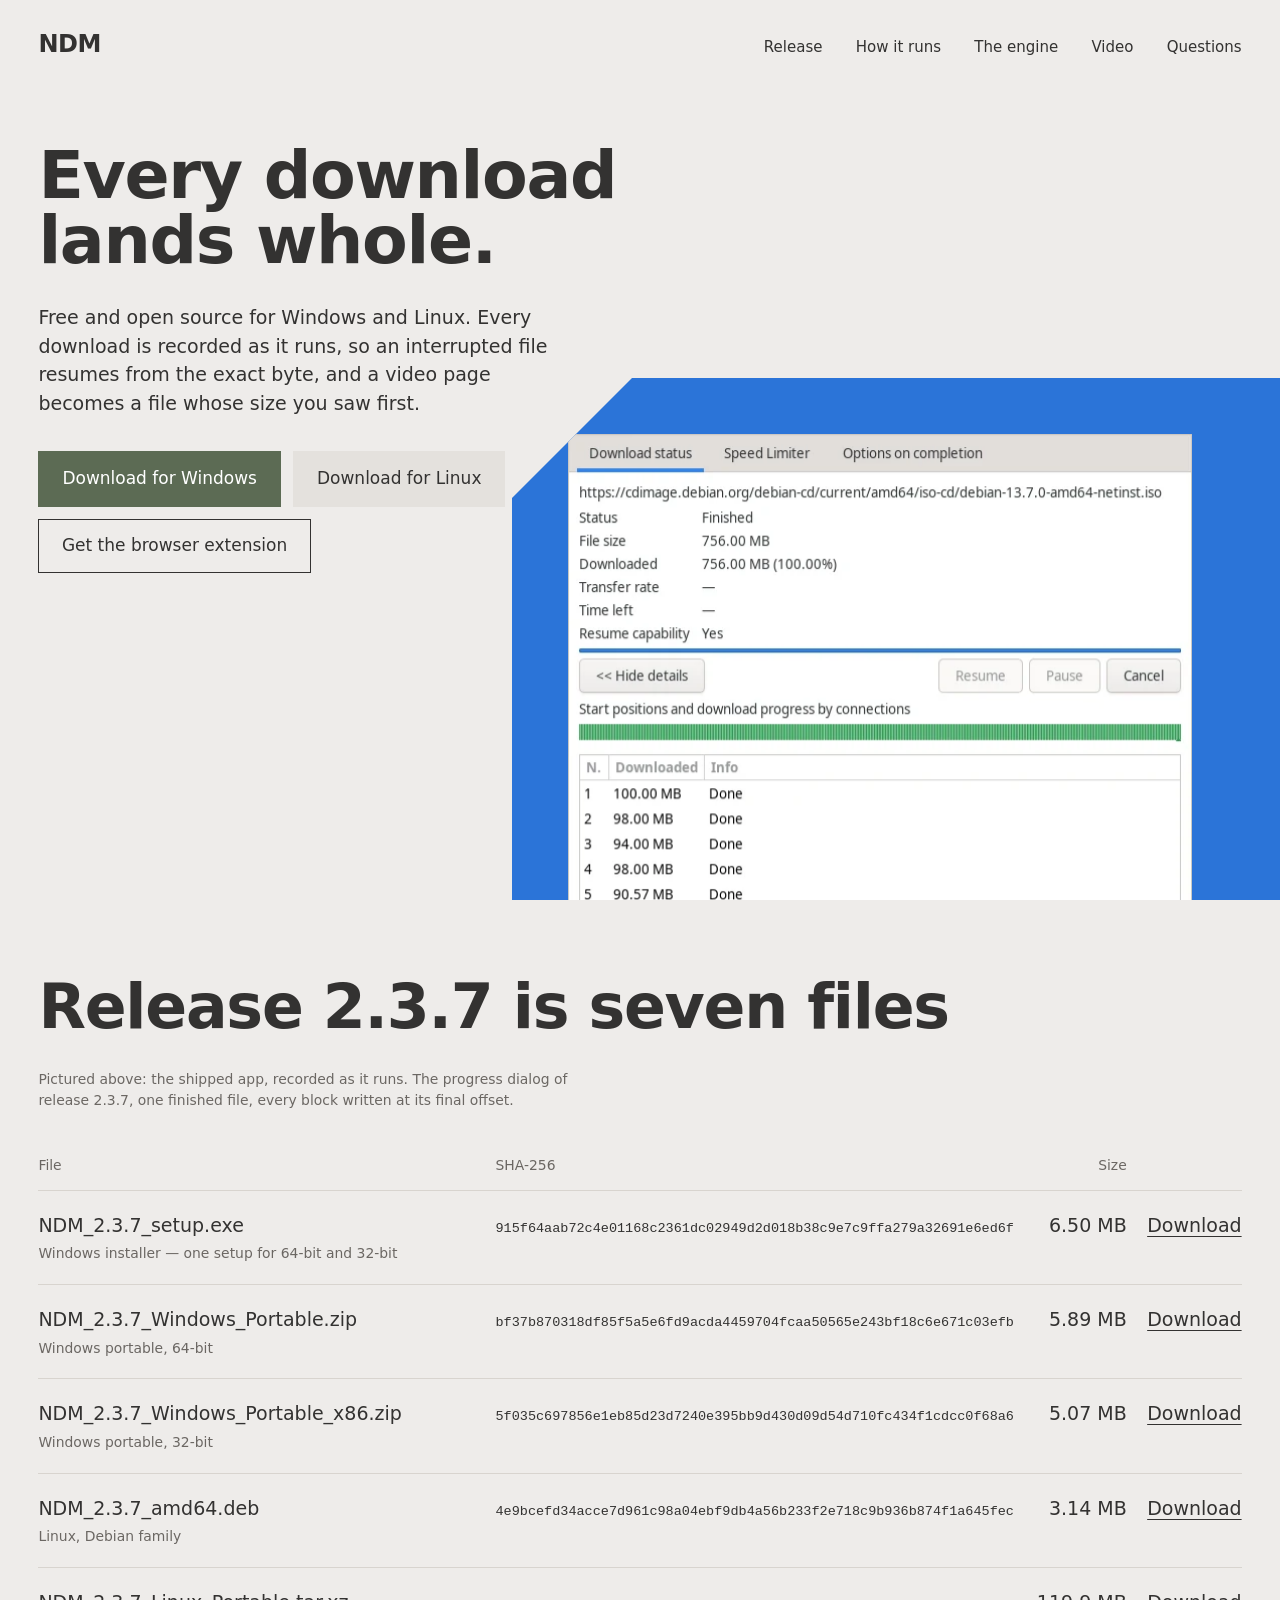
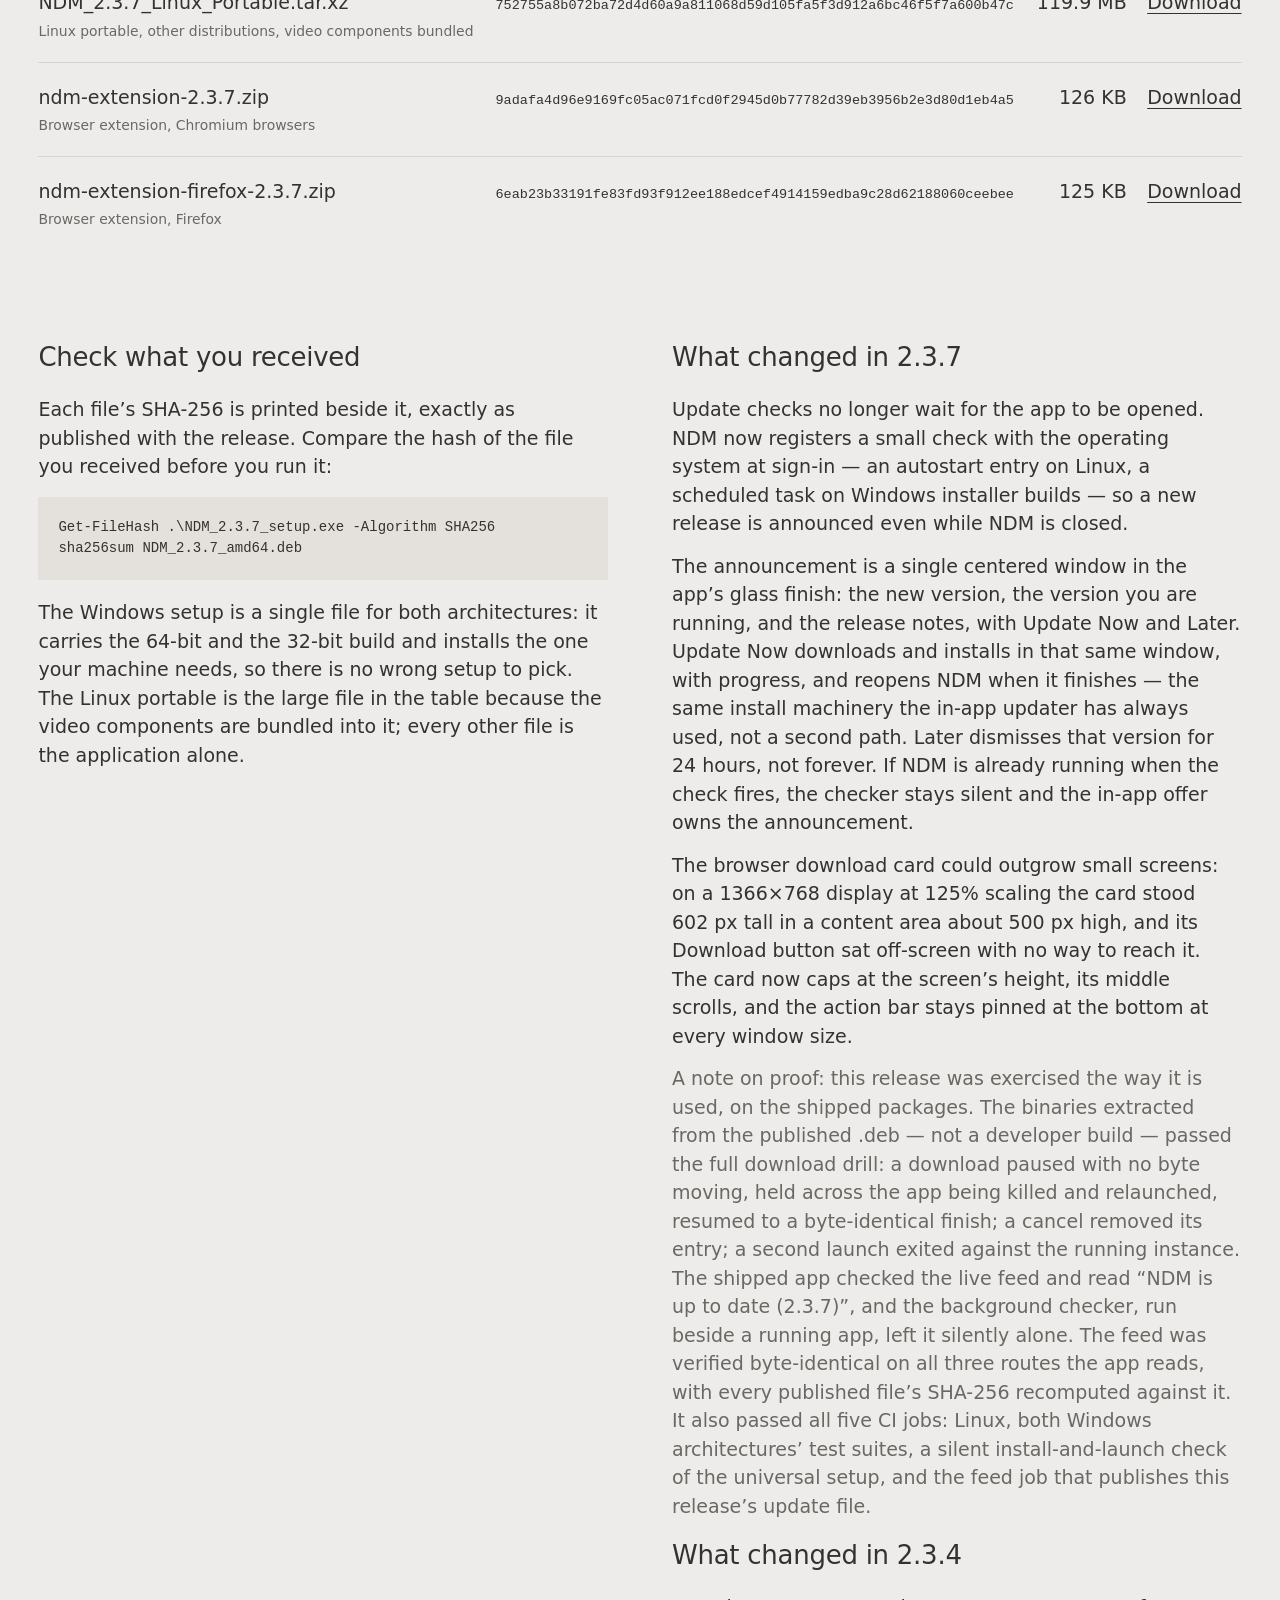
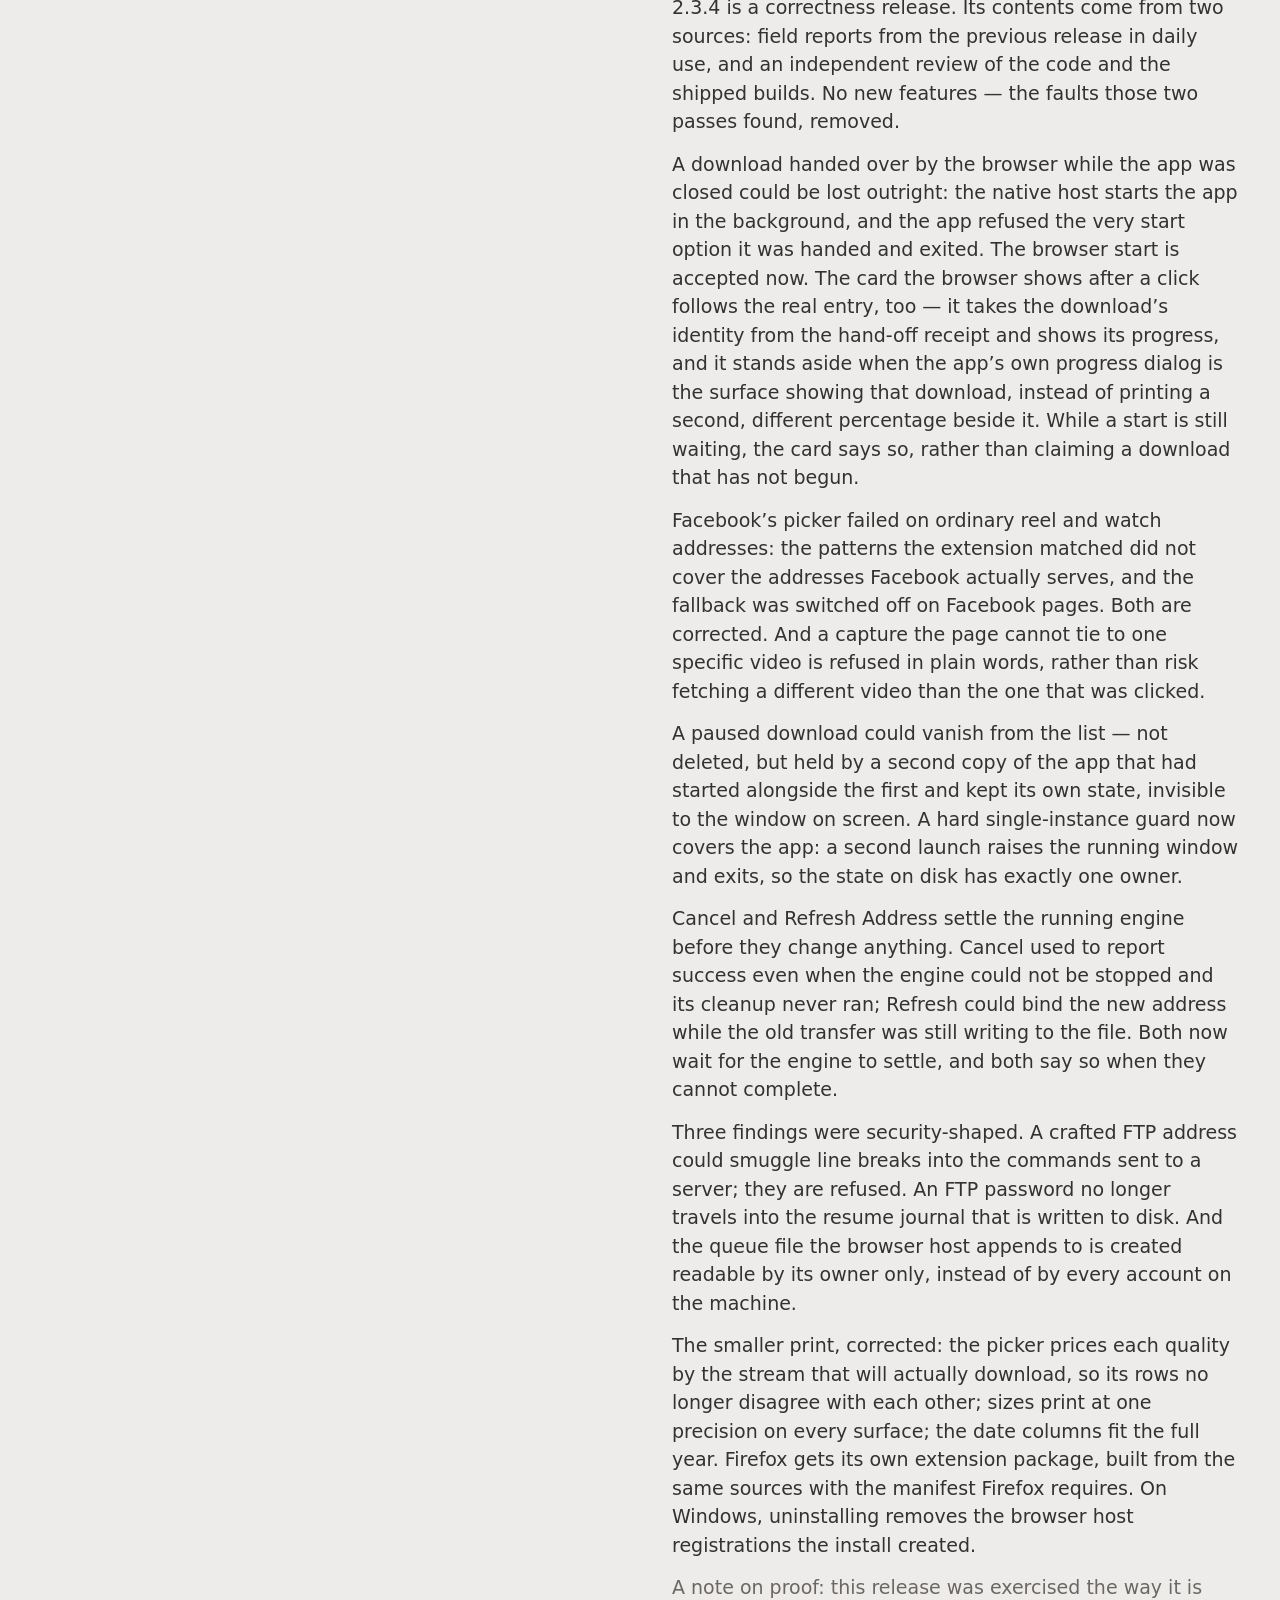
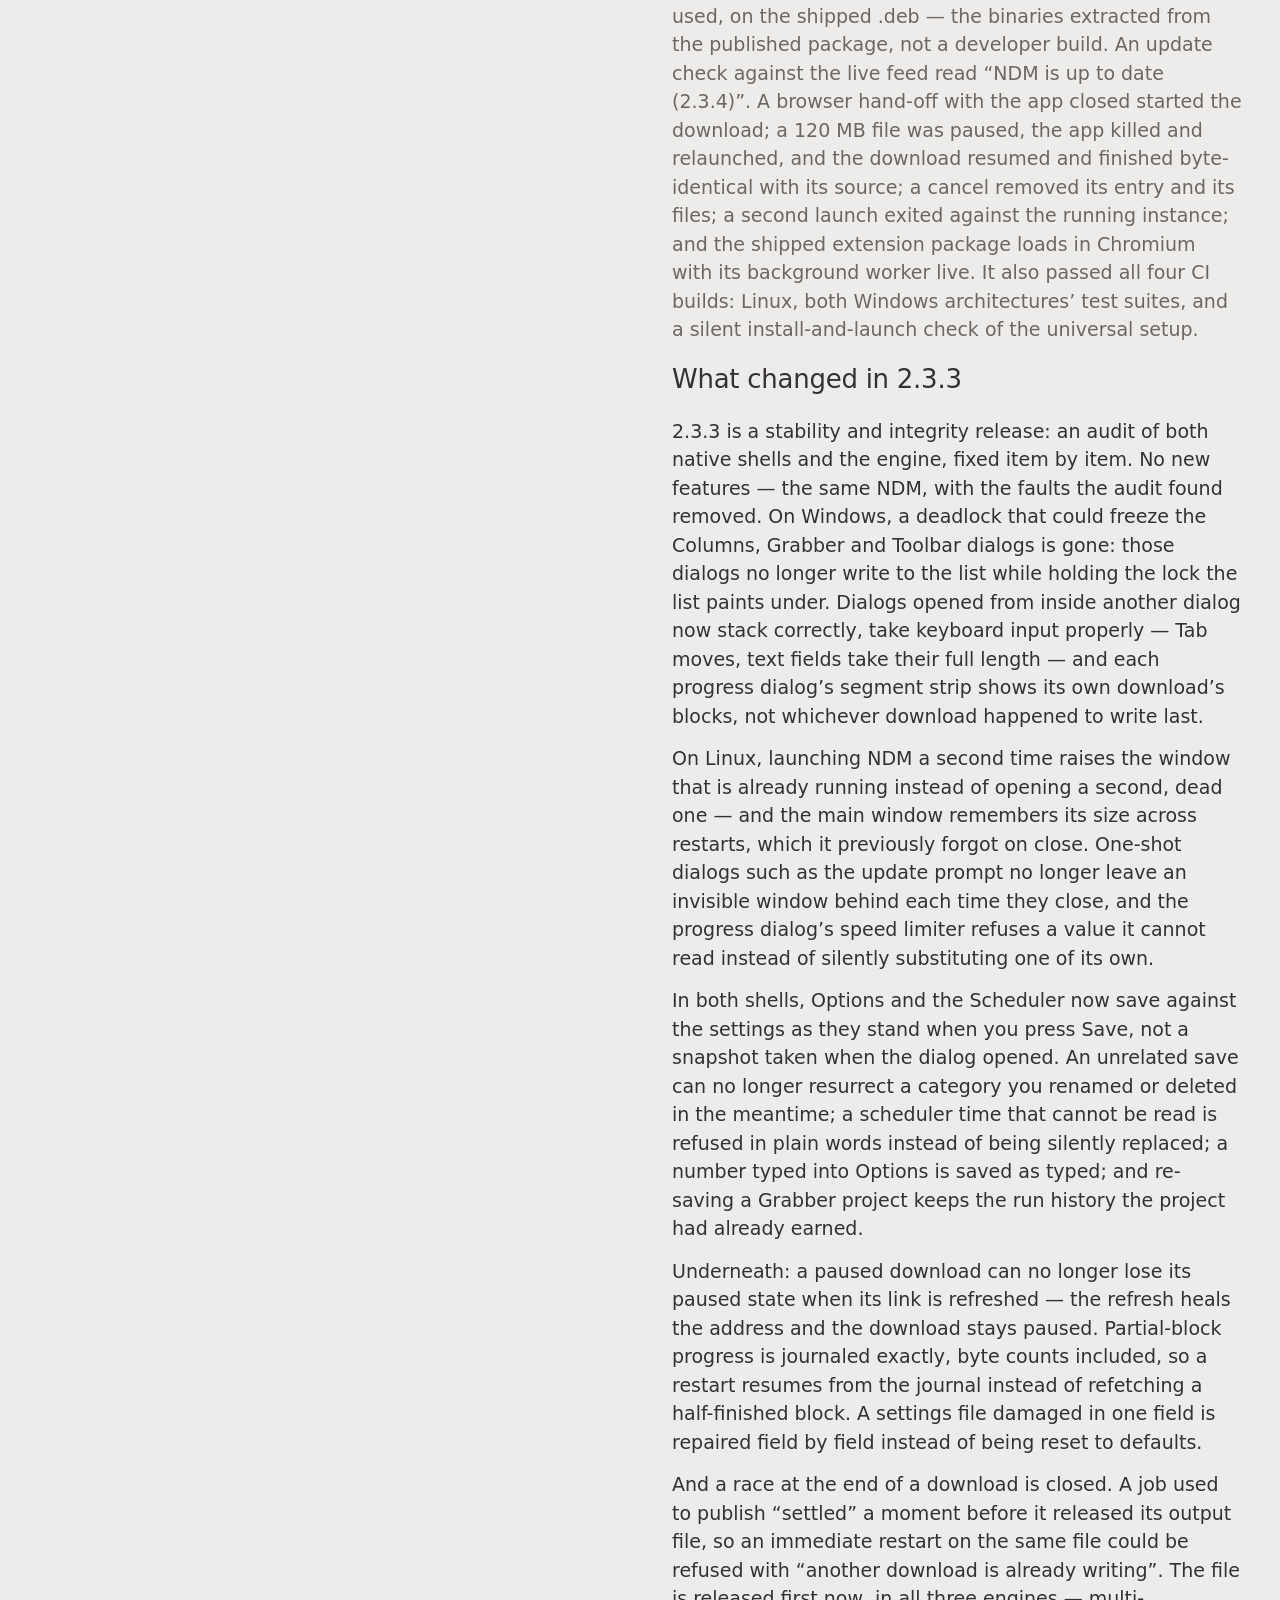
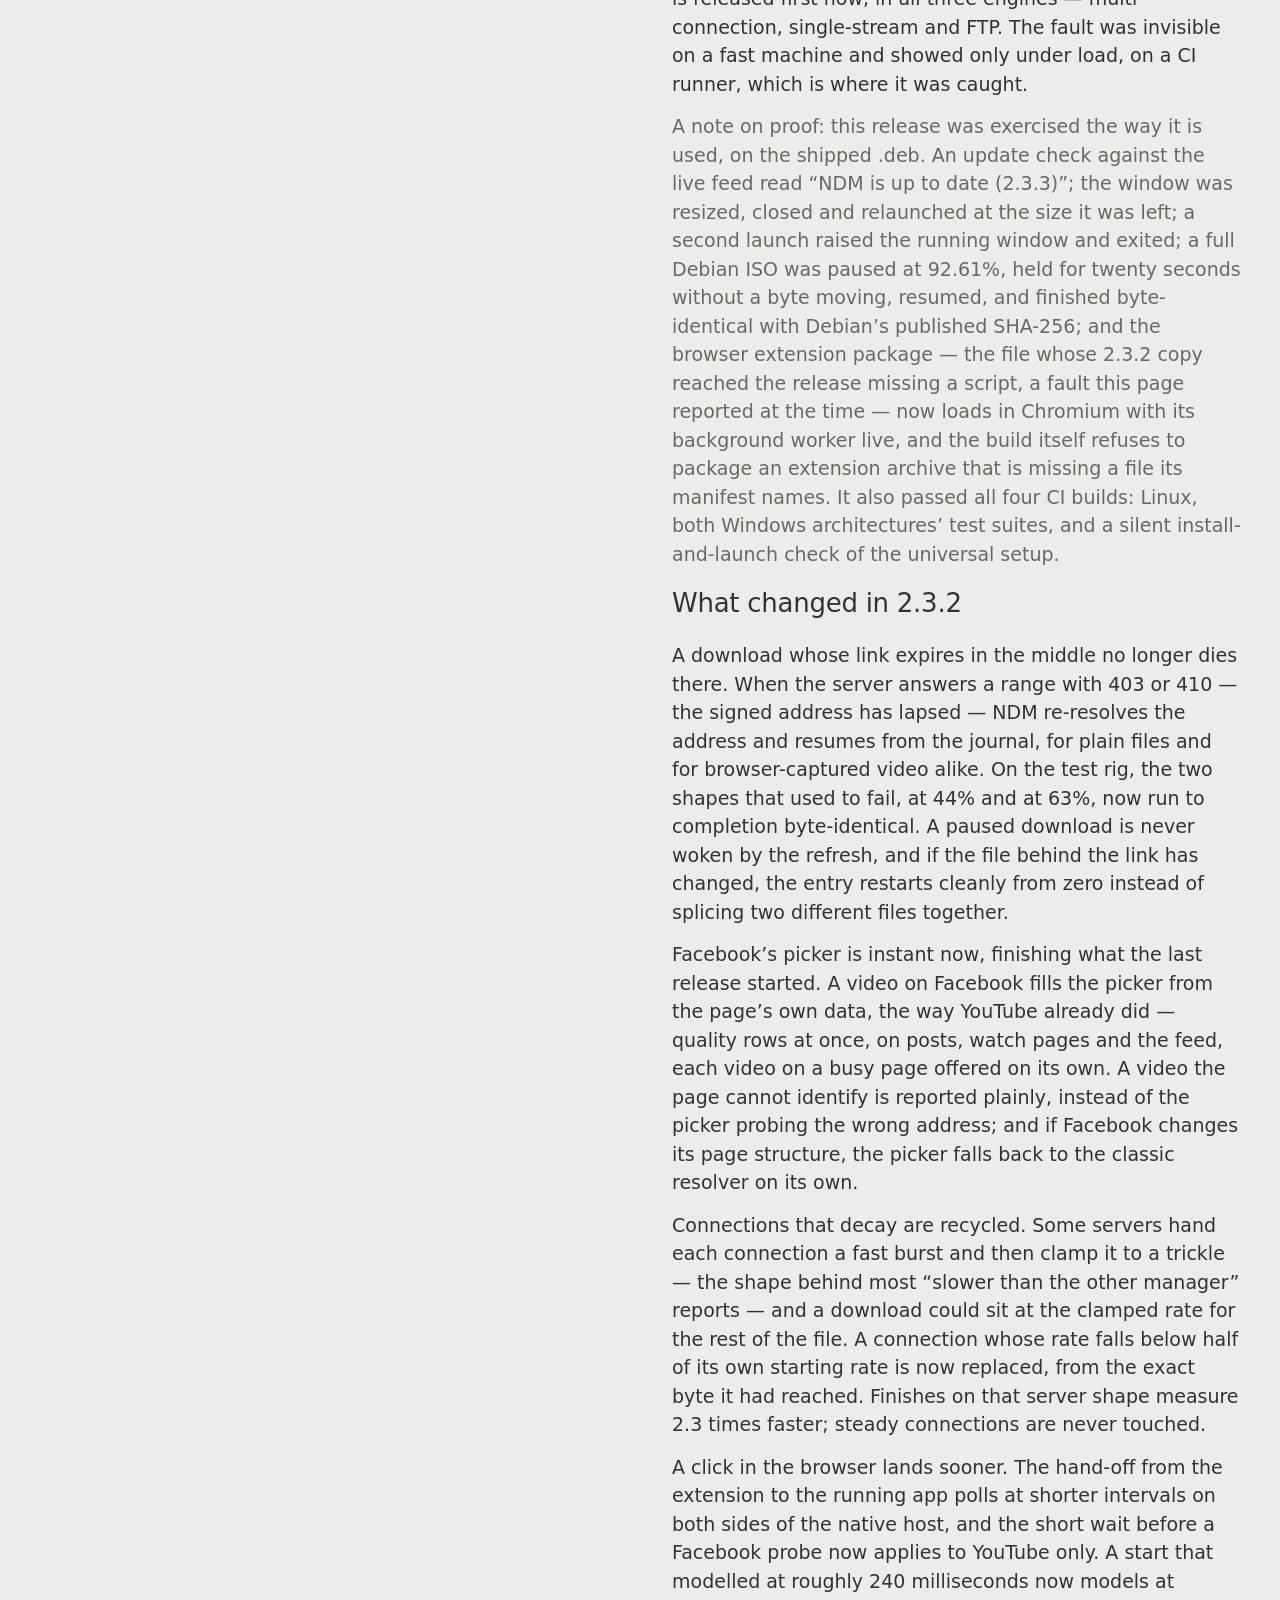
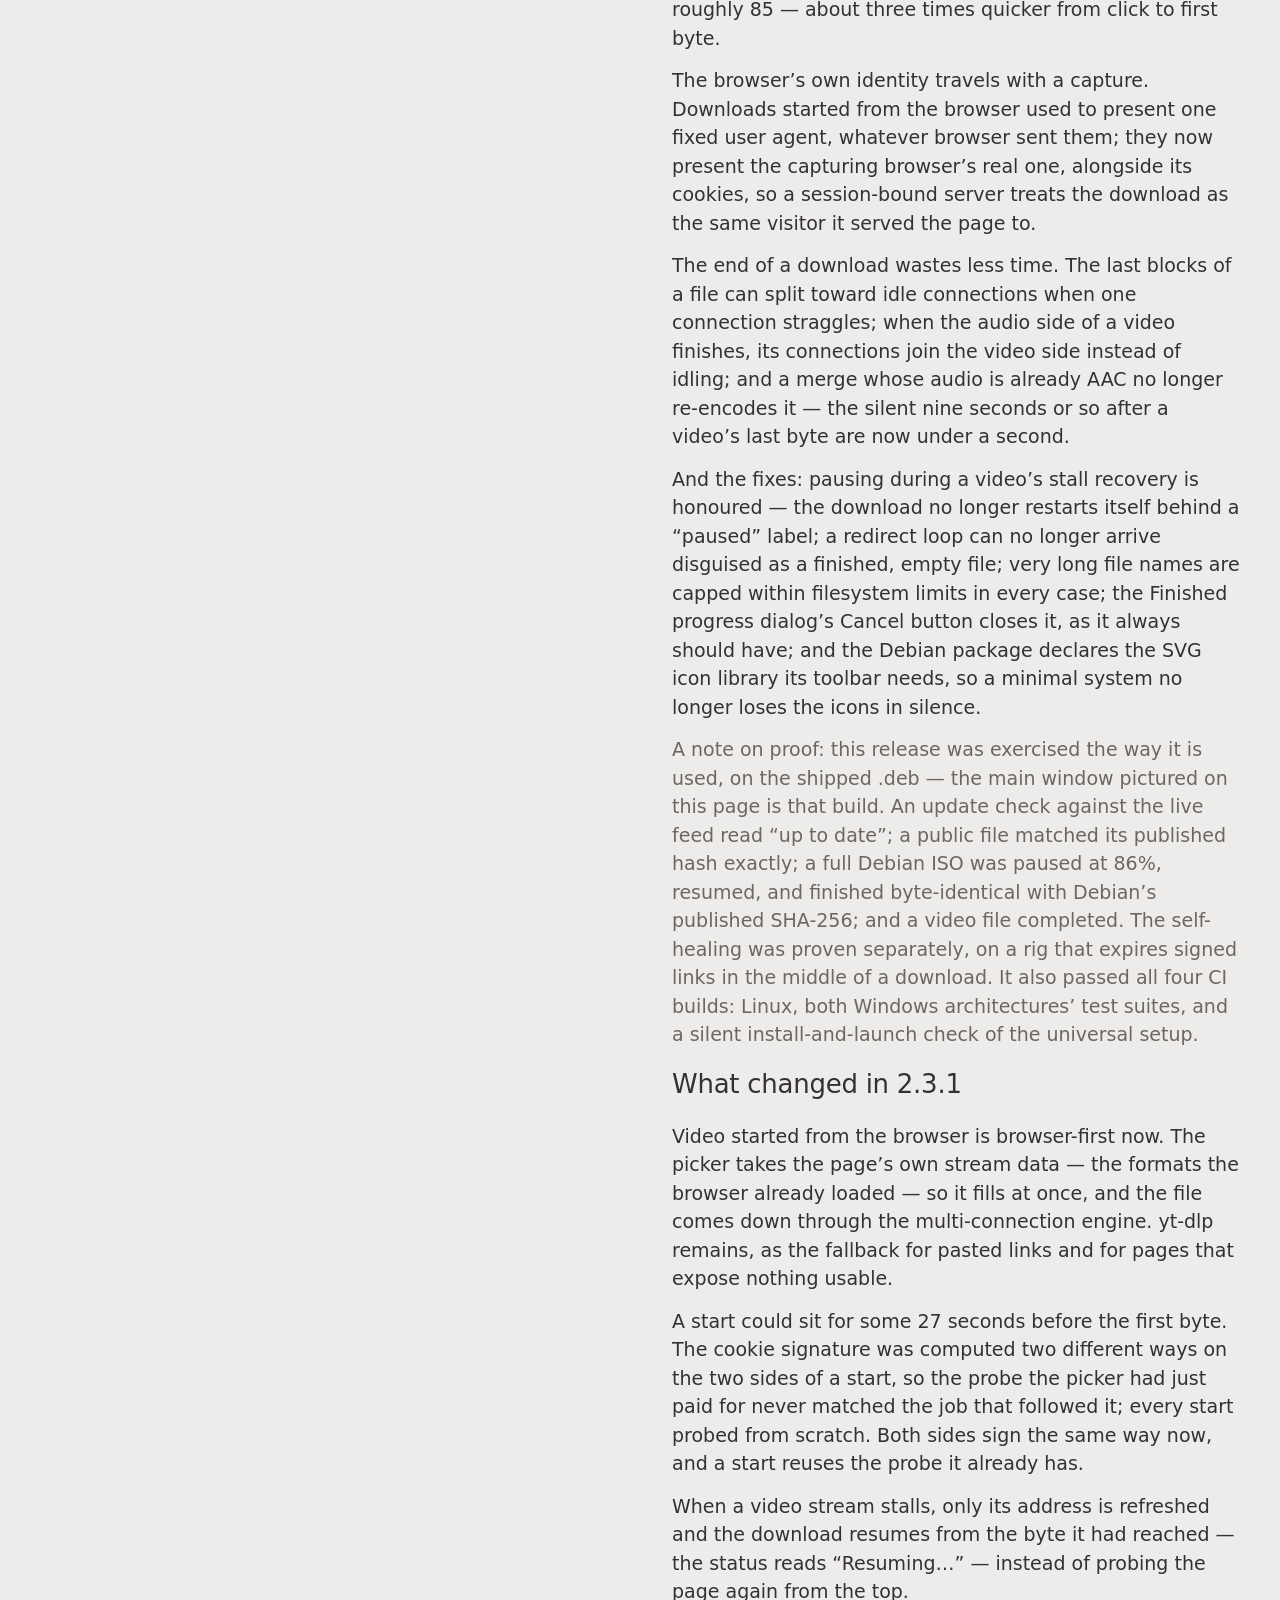
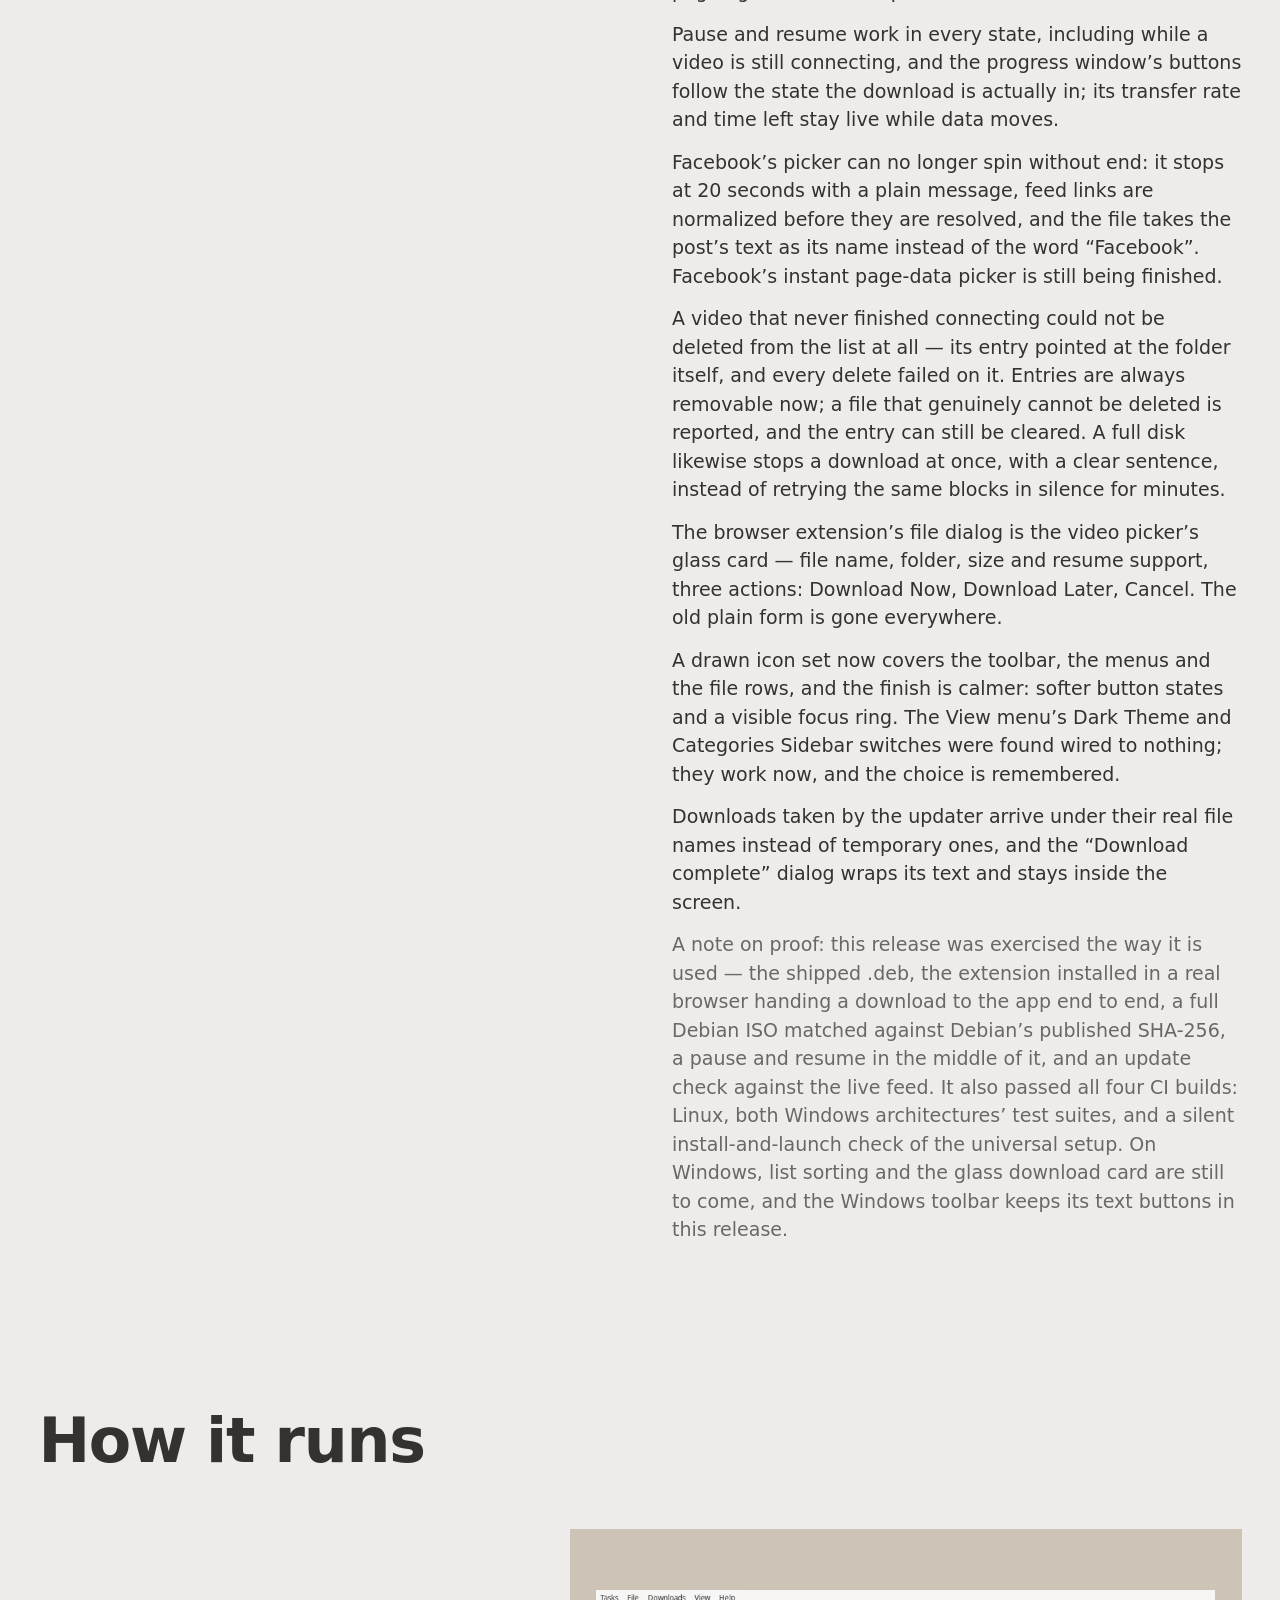
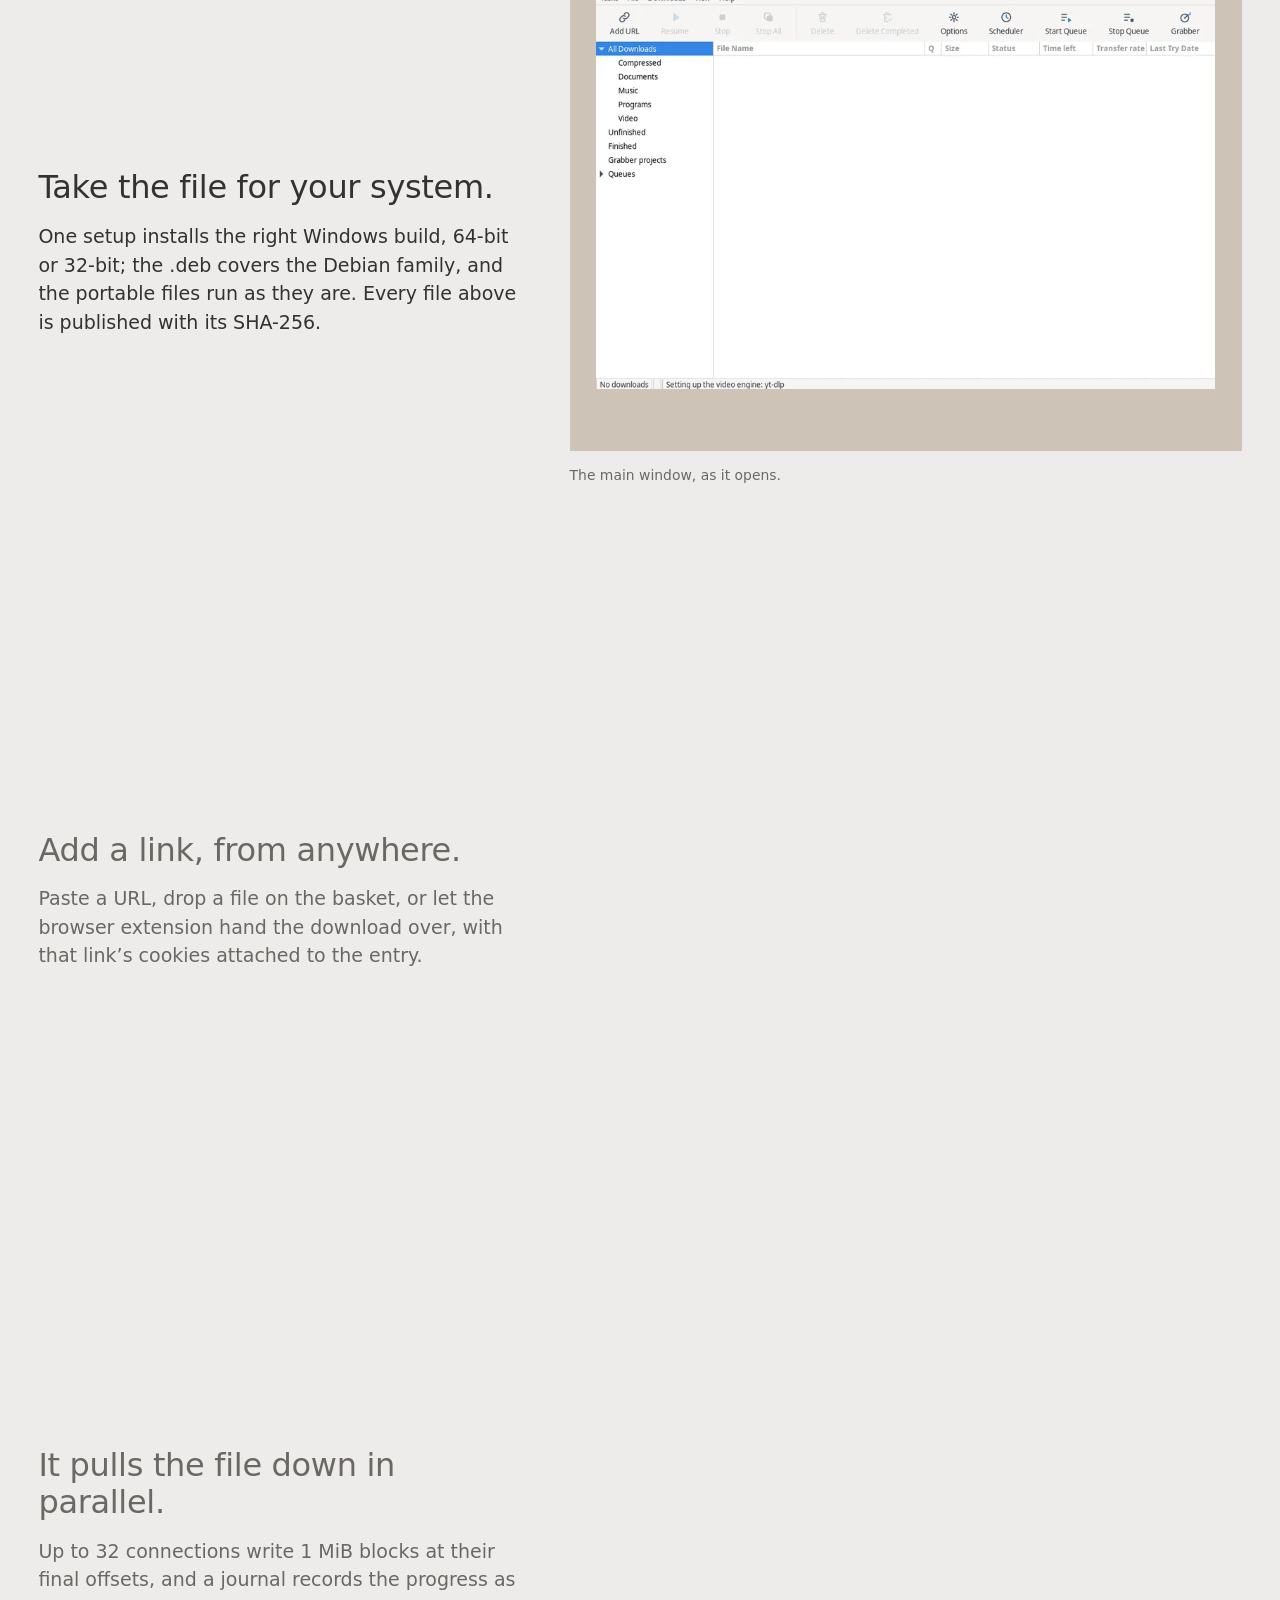
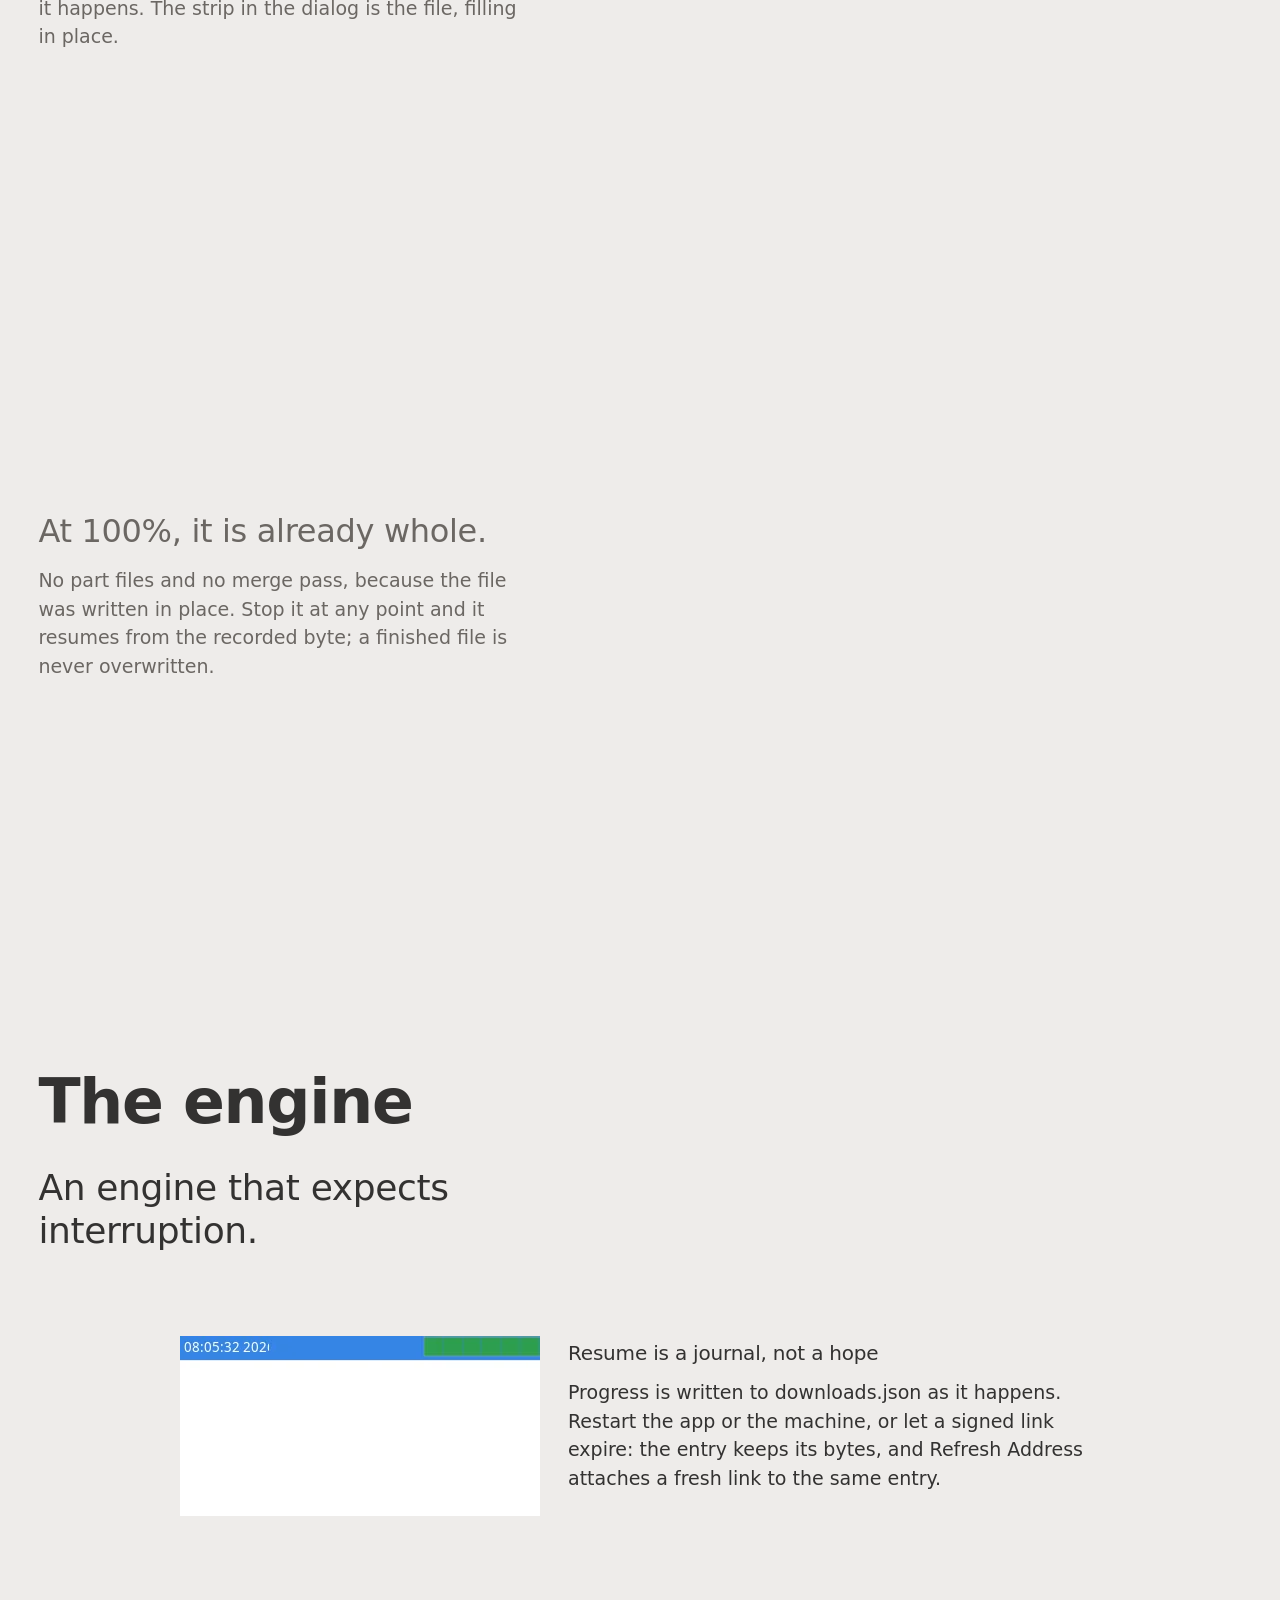
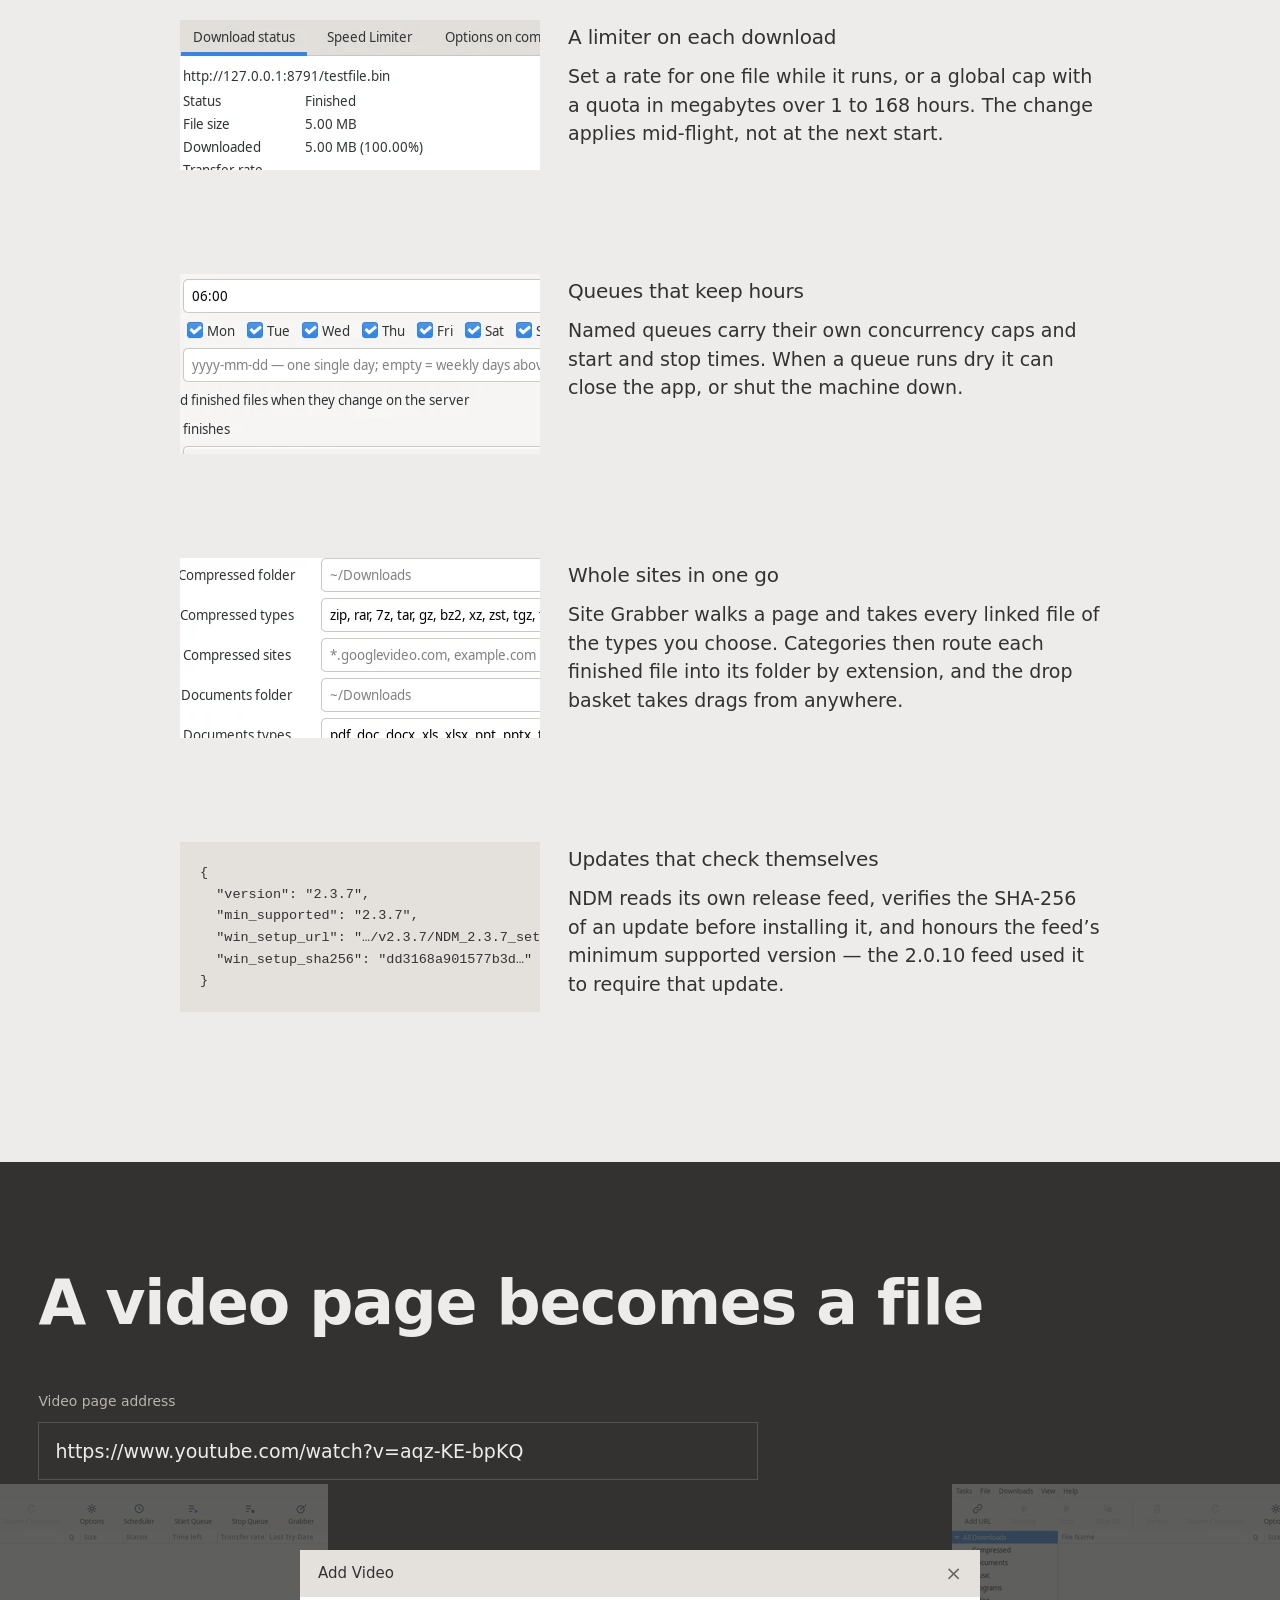
==== commit 77ad8dcf: "2.3.7: release page, real SHA-256 table, styles inlined so the page renders styled on slow connectio" ====
--- a/index.html
+++ b/index.html
@@ -9,7 +9,562 @@
 <link rel="preconnect" href="https://api.fontshare.com">
 <link rel="preconnect" href="https://cdn.fontshare.com" crossorigin>
 <link href="https://api.fontshare.com/v2/css?f[]=general-sans@400,500,700&display=swap" rel="stylesheet">
-<link rel="stylesheet" href="styles.css">
+<style>
+/* NDM — The product performs.
+   Tokens from the direction sheet: Three stones + General Sans.
+   The product's own blue is the one stage colour; the grey-green
+   accent fills actions only. Square corners throughout. */
+
+:root {
+  --bg: #eeecea;
+  --surface: #e4e1dd;
+  --field: #cdc3b6;
+  --ink: #333231;
+  --muted: #6b6763;
+  --accent: #5c6b54;
+  --accent-deep: #4a5743;
+  --accent-ink: #ffffff;
+  --stage: #2b74d8;
+  --dark: #333231;
+  --dark-ink: #eeecea;
+  --dark-muted: #b9b4ae;
+  --dark-line: #555250;
+
+  --step-small: clamp(0.8125rem, 0.79rem + 0.1vw, 0.875rem);
+  --step-body: clamp(1.0625rem, 1rem + 0.25vw, 1.1875rem);
+  --step-lead: clamp(1.25rem, 1.1rem + 0.7vw, 1.625rem);
+  --step-head: clamp(2rem, 1.3rem + 3.2vw, 4rem);
+
+  --margin: clamp(20px, 3vw, 40px);
+  --font: "General Sans", "Segoe UI", system-ui, -apple-system, sans-serif;
+}
+
+* { box-sizing: border-box; }
+html { scroll-behavior: smooth; }
+body {
+  margin: 0;
+  background: var(--bg);
+  color: var(--ink);
+  font-family: var(--font);
+  font-size: var(--step-body);
+  line-height: 1.5;
+  -webkit-font-smoothing: antialiased;
+}
+img { display: block; max-width: 100%; }
+a { color: inherit; }
+::selection { background: var(--accent); color: var(--accent-ink); }
+:focus-visible { outline: 2px solid var(--ink); outline-offset: 3px; }
+.video :focus-visible, .footer :focus-visible { outline-color: currentColor; }
+.vh {
+  position: absolute; width: 1px; height: 1px; /* taste-skill-ignore: visually-hidden accessibility utility, not a divider */
+  overflow: hidden; clip: rect(0 0 0 0); white-space: nowrap;
+}
+.skip {
+  position: absolute; left: var(--margin); top: -60px; z-index: 60;
+  background: var(--accent); color: #fff;
+  padding: 12px 20px; font-size: var(--step-small); font-weight: 500;
+  text-decoration: none;
+}
+.skip:focus-visible { top: 12px; }
+section[id], footer[id] { scroll-margin-top: 20px; }
+button, .btn, a { touch-action: manipulation; }
+.video :focus-visible { outline-color: var(--bg); }
+.sec-head { text-wrap: balance; }
+.num { font-variant-numeric: tabular-nums; }
+
+.sec-head {
+  font-size: var(--step-head);
+  font-weight: 700;
+  letter-spacing: -0.02em;
+  line-height: 1.02;
+  margin: 0 0 56px;
+}
+
+/* ---------- reveal (armed by script; content is never hidden without it) ---------- */
+.rv { transition: opacity 0.7s ease, transform 0.7s cubic-bezier(0.2, 0.7, 0.2, 1); transition-delay: var(--d, 0ms); }
+.rv.armed { opacity: 0; transform: translateY(26px); }
+.rv.in { opacity: 1; transform: none; }
+
+/* ---------- hero ---------- */
+.hero {
+  position: relative;
+  min-height: 100svh;
+  overflow: hidden;
+}
+.topbar {
+  display: flex; align-items: baseline; justify-content: space-between;
+  gap: 24px;
+  padding: 26px var(--margin) 0;
+}
+.wordmark {
+  font-size: 24px; font-weight: 700; letter-spacing: -0.02em;
+  text-decoration: none;
+}
+.topnav { display: flex; gap: clamp(16px, 2.6vw, 36px); flex-wrap: wrap; }
+.topnav a {
+  font-size: 15px; font-weight: 500; text-decoration: none; color: var(--ink);
+}
+.topnav a:hover { color: var(--accent); }
+
+.hero-copy {
+  position: relative; z-index: 2;
+  margin: clamp(40px, 9vh, 110px) var(--margin) 0;
+  max-width: 590px;
+}
+.hero-name {
+  font-size: clamp(3.25rem, 5.2vw, 5rem);
+  font-weight: 700;
+  letter-spacing: -0.02em;
+  line-height: 0.98;
+  margin: 0;
+}
+.hero-support {
+  margin: 30px 0 0;
+  max-width: 44ch;
+  font-size: var(--step-body);
+}
+.hero-action { display: flex; gap: 12px; flex-wrap: wrap; margin-top: 34px; }
+.btn {
+  display: inline-block;
+  background: var(--accent); color: var(--accent-ink);
+  font-size: 1.0625rem; font-weight: 500;
+  text-decoration: none;
+  padding: 15px 24px;
+  transition: background 0.18s ease, transform 0.1s ease;
+}
+.btn:hover { background: var(--accent-deep); }
+.btn:active { transform: translateY(1px); }
+.btn-alt { background: var(--surface); color: var(--ink); }
+.btn-alt:hover { background: var(--field); }
+.btn-ghost { background: transparent; color: var(--ink); border: 1.5px solid var(--ink); padding: 13.5px 22.5px; }
+.btn-ghost:hover { background: var(--surface); }
+
+.stage {
+  position: absolute;
+  top: 42%; right: 0; bottom: 0; left: 40%;
+  background: var(--stage);
+  clip-path: polygon(120px 0, 100% 0, 100% 100%, 0 100%, 0 120px);
+  overflow: hidden;
+}
+.hero-frag {
+  position: absolute; top: 56px; left: 56px;
+  width: 624px; max-width: none;
+  margin: 0;
+}
+.hero-frag img { width: 624px; height: auto; }
+.shutter { animation: shutter-open 1.1s 0.15s cubic-bezier(0.7, 0, 0.2, 1) both; }
+.shutter img { animation: settle 1.4s 0.15s ease-out both, drift 26s 1.8s ease-in-out infinite alternate; }
+@keyframes shutter-open {
+  from { clip-path: inset(0 100% 0 0); }
+  to { clip-path: inset(0 0 0 0); }
+}
+@keyframes settle { from { transform: scale(1.12); } to { transform: scale(1); } }
+@keyframes drift { from { transform: scale(1); } to { transform: scale(1.045); } }
+
+/* ---------- release ---------- */
+.release { padding: 76px var(--margin) 0; }
+.frag-cap {
+  font-size: var(--step-small);
+  color: var(--muted);
+  max-width: 62ch;
+  margin: -26px 0 44px;
+}
+.ftable { width: 100%; border-collapse: collapse; }
+.ftable th {
+  font-size: var(--step-small); font-weight: 500; color: var(--muted);
+  text-align: left; padding: 0 20px 14px 0;
+}
+.ftable td {
+  padding: 20px 20px 20px 0;
+  border-top: 1px solid #d8d4cf;
+  vertical-align: top;
+}
+.ftable td:last-child, .ftable th:last-child { padding-right: 0; }
+.f-name { display: block; font-weight: 500; }
+.f-kind { display: block; font-size: var(--step-small); color: var(--muted); margin-top: 4px; }
+.f-hash code {
+  font-size: 0.84375rem;
+  white-space: nowrap;
+}
+.f-size { text-align: right; }
+.ftable th.num { text-align: right; }
+.f-get { text-align: right; white-space: nowrap; }
+.f-get a { font-weight: 500; text-underline-offset: 4px; }
+.f-get a:hover { color: var(--accent); }
+
+.release-under {
+  display: grid; grid-template-columns: 1fr 1fr;
+  gap: clamp(40px, 5vw, 72px);
+  margin-top: 88px;
+}
+.release-under > * { min-width: 0; }
+.release-under h3 {
+  font-size: var(--step-lead); font-weight: 500;
+  letter-spacing: -0.01em; margin: 0 0 18px;
+}
+.release-under p { margin: 0 0 16px; max-width: 56ch; }
+.verify pre {
+  background: var(--surface);
+  padding: 20px;
+  margin: 0 0 18px;
+  overflow-x: auto;
+  font-size: 14px; line-height: 1.55;
+}
+.changed ul { list-style: none; margin: 0; padding: 0; }
+.changed li { margin-bottom: 14px; max-width: 58ch; }
+.changed-note { color: var(--muted); }
+
+/* ---------- how it runs ---------- */
+.how { padding: 150px var(--margin) 0; }
+.how-grid {
+  display: grid; grid-template-columns: 5fr 7fr;
+  gap: clamp(32px, 4vw, 64px);
+  align-items: start;
+}
+.hstep {
+  min-height: 72vh;
+  display: flex; flex-direction: column; justify-content: center;
+  padding: 24px 0;
+}
+.hstep-line {
+  font-size: clamp(1.75rem, 1.5rem + 1vw, 2rem);
+  font-weight: 500; letter-spacing: -0.01em; line-height: 1.15;
+  margin: 0; color: var(--muted);
+  transition: color 0.4s ease;
+}
+.hstep-note {
+  margin: 16px 0 0; max-width: 42ch; color: var(--muted);
+  transition: color 0.4s ease;
+}
+.hstep.is-active .hstep-line { color: var(--ink); }
+.hstep.is-active .hstep-note { color: var(--ink); }
+.how-stage { position: sticky; top: 14vh; }
+.how-frame {
+  position: relative;
+  height: clamp(340px, 58vh, 560px);
+  background: var(--field);
+  overflow: hidden;
+}
+.how-img {
+  position: absolute; inset: 0;
+  margin: auto;
+  max-width: 92%; max-height: 88%;
+  width: auto; height: auto;
+  opacity: 0;
+  transition: opacity 0.5s ease;
+}
+.how-img.is-on { opacity: 1; }
+.how-cap {
+  font-size: var(--step-small); color: var(--muted);
+  margin: 14px 0 0;
+}
+
+/* ---------- the engine ---------- */
+.engine { padding: 150px var(--margin) 0; }
+.engine .statement {
+  font-size: clamp(1.75rem, 1.4rem + 1.6vw, 2.25rem);
+  font-weight: 500; letter-spacing: -0.01em; line-height: 1.2;
+  margin: -24px 0 84px;
+  max-width: 24ch;
+}
+.mod {
+  display: flex; gap: 28px;
+  max-width: 920px;
+  margin: 0 auto 104px;
+  align-items: flex-start;
+}
+.mod:last-child { margin-bottom: 0; }
+.mod-panel {
+  flex: 0 0 360px;
+  background: var(--surface);
+  margin: 0;
+  overflow: hidden;
+}
+.mod-panel img { width: 360px; height: auto; }
+.mod-panel-code pre {
+  margin: 0; padding: 20px;
+  font-size: 13.5px; line-height: 1.6;
+  overflow-x: auto;
+}
+.mod-text { flex: 1; min-width: 0; padding-top: 2px; }
+.mod-text h3 {
+  font-size: 1.25rem; font-weight: 500; letter-spacing: -0.01em;
+  margin: 0 0 10px;
+}
+.mod-text p { margin: 0; max-width: 46ch; }
+
+/* ---------- video ---------- */
+.video {
+  margin-top: 150px;
+  background: var(--dark);
+  color: var(--dark-ink);
+  padding: 110px var(--margin) 120px;
+  overflow: hidden;
+}
+.sec-head-light { color: var(--dark-ink); }
+.video-top { max-width: 720px; }
+.video-label {
+  display: block;
+  font-size: var(--step-small);
+  color: var(--dark-muted);
+  margin-bottom: 10px;
+}
+.video-input {
+  width: 100%;
+  background: transparent;
+  border: 1px solid var(--dark-line);
+  color: var(--dark-ink);
+  font: inherit; font-size: var(--step-body);
+  padding: 14px 16px;
+}
+.video-input:focus { border-color: var(--dark-muted); outline: none; }
+
+.pk-stage {
+  position: relative;
+  margin-top: 70px;
+  display: flex; justify-content: center;
+}
+.pk-flank {
+  position: absolute; top: 50%;
+  width: 560px; max-width: none;
+  opacity: 0.22;
+  transform: translateY(-50%);
+  pointer-events: none;
+}
+.pk-flank-l { left: -270px; }
+.pk-flank-r { right: -270px; }
+.picker { width: min(680px, 100%); position: relative; z-index: 1; }
+.pk-side { margin-top: 44px; }
+.pk-side-name { font-size: 24px; font-weight: 500; margin: 0 0 8px; }
+.pk-side-text { margin: 0; max-width: 52ch; color: var(--dark-muted); }
+
+.video-note { margin: 56px 0 0; max-width: 62ch; color: var(--dark-muted); }
+.examples {
+  display: flex; align-items: center; gap: 10px; flex-wrap: wrap;
+  margin-top: 26px;
+}
+.examples-word { color: var(--dark-muted); margin-right: 4px; }
+.examples button {
+  background: #3d3b3a;
+  border: 0;
+  color: var(--dark-ink);
+  font: inherit; font-size: 1rem;
+  padding: 11px 17px;
+  cursor: pointer;
+  transition: background 0.18s ease;
+}
+.examples button:hover { background: #4a4744; }
+.examples button:active { transform: translateY(1px); }
+
+/* the picker fragment — the product's own conventions live inside [data-ui] */
+.pk-sheet { background: #fdfdfc; color: #333231; }
+.pk-head {
+  display: flex; justify-content: space-between; align-items: center;
+  background: #e4e1dd;
+  padding: 12px 18px;
+  font-weight: 500; font-size: 15px;
+}
+.pk-x { font-size: 20px; line-height: 1; color: #6b6763; }
+.pk-body { padding: 22px; }
+.pk-name { font-size: 20px; font-weight: 500; margin: 0; }
+.pk-meta { margin: 4px 0 0; font-size: 14px; color: #6b6763; }
+.pk-rows { display: flex; flex-direction: column; gap: 8px; margin-top: 18px; }
+.pk-row {
+  display: flex; justify-content: space-between; align-items: center;
+  width: 100%;
+  padding: 13px 16px;
+  background: #ffffff;
+  border: 1px solid #d8d4cf;
+  font: inherit; font-size: 15.5px;
+  text-align: left;
+  cursor: pointer;
+  color: #333231;
+}
+.pk-row:hover { border-color: #b9b4ae; }
+.pk-row.sel {
+  border-color: #5c6b54;
+  background: #eef1ea;
+  font-weight: 500;
+}
+.pk-size { color: #6b6763; font-variant-numeric: tabular-nums; }
+.pk-foot {
+  display: flex; justify-content: space-between; align-items: center;
+  gap: 16px; margin-top: 20px;
+}
+.pk-status { font-size: 14px; color: #6b6763; }
+.pk-download {
+  background: #5c6b54; color: #ffffff;
+  border: 0;
+  font: inherit; font-size: 15.5px; font-weight: 500;
+  padding: 12px 24px;
+  cursor: pointer;
+  transition: background 0.18s ease, transform 0.1s ease;
+}
+.pk-download:hover { background: #4a5743; }
+.pk-download:active { transform: translateY(1px); }
+
+/* ---------- questions ---------- */
+.faq { padding: 150px var(--margin) 0; }
+.faq-grid {
+  display: grid; grid-template-columns: 4fr 8fr;
+  gap: clamp(32px, 4vw, 64px);
+  align-items: start;
+}
+.faq-h { position: sticky; top: 96px; margin-bottom: 0; }
+.qa {
+  background: var(--surface);
+  margin-bottom: 8px;
+  padding: 0 24px;
+}
+.qa summary {
+  position: relative;
+  padding: 24px 36px 24px 0;
+  font-size: 20px; font-weight: 500;
+  cursor: pointer;
+  list-style: none;
+}
+.qa summary::-webkit-details-marker { display: none; }
+.qa summary::before, .qa summary::after {
+  content: "";
+  position: absolute; right: 2px; top: 50%;
+  background: currentColor;
+  transition: transform 0.25s ease;
+}
+.qa summary::before { width: 16px; height: 3px; transform: translateY(-50%); }
+.qa summary::after { width: 3px; height: 16px; transform: translate(-6.5px, -50%); }
+.qa[open] { background: var(--accent); color: var(--accent-ink); }
+.qa[open] summary::after { transform: translate(-6.5px, -50%) rotate(90deg); }
+.qa p { margin: 0; padding: 0 0 26px; max-width: 52ch; font-size: 1.0625rem; }
+
+/* ---------- closing ---------- */
+.cta { padding: 170px var(--margin) 150px; }
+.cta-statement {
+  font-size: clamp(1.625rem, 1.2rem + 1.8vw, 2.25rem);
+  font-weight: 500; letter-spacing: -0.01em; line-height: 1.35;
+  margin: 0;
+}
+.cta-btn {
+  display: inline-block;
+  padding: 0.1em 0.45em;
+  margin: 0 0.04em;
+  text-decoration: none;
+  font-weight: 600;
+  white-space: nowrap;
+  transition: filter 0.18s ease;
+}
+.cta-btn:hover { filter: brightness(0.93); }
+.cta-btn-a { background: var(--accent); color: var(--accent-ink); }
+.cta-btn-b { background: var(--field); color: var(--ink); }
+.cta-btn-c { background: var(--surface); color: var(--ink); }
+.cta-after { margin: 30px 0 0; color: var(--muted); max-width: 52ch; }
+
+/* ---------- footer ---------- */
+.footer { padding: 0 var(--margin) var(--margin); }
+.ft-row {
+  display: grid; grid-template-columns: 4fr 3fr 2fr 3fr;
+  gap: 8px; margin-bottom: 8px;
+}
+.ft {
+  background: var(--surface);
+  padding: 24px;
+  min-height: 220px;
+  display: flex; flex-direction: column;
+}
+.ft-state { background: var(--field); }
+.ft-big { font-size: 24px; font-weight: 500; line-height: 1.25; margin: 0; }
+.ft-legal { font-size: 13px; margin: auto 0 0; max-width: 34ch; }
+.ft-nav { gap: 10px; }
+.ft-nav a { text-decoration: none; font-size: 16px; }
+.ft-nav a:hover { color: var(--accent); }
+.ft-place-name { font-size: 20px; font-weight: 500; margin: 0; }
+.ft-time { margin: 10px 0 0; color: var(--muted); font-size: 1rem; }
+.ft-ver-n { font-size: 24px; font-weight: 500; margin: 0; }
+.ft-ver-note { margin: auto 0 0; font-size: 14px; color: var(--muted); max-width: 30ch; }
+.ft-row2 { grid-template-columns: 8fr 4fr; }
+.ft-mark {
+  background: var(--ink); color: var(--bg);
+  font-size: clamp(4rem, 9vw, 9.5rem); font-weight: 700; letter-spacing: -0.02em;
+  align-items: center; justify-content: center;
+  min-height: 320px;
+}
+.ft-get {
+  background: var(--accent); color: var(--accent-ink);
+  text-decoration: none;
+  min-height: 320px;
+  justify-content: space-between;
+  transition: background 0.18s ease;
+}
+.ft-get:hover { background: var(--accent-deep); }
+.ft-get-text { font-size: 28px; font-weight: 500; line-height: 1.2; max-width: 9ch; }
+.ft-arrow { align-self: flex-end; }
+
+/* ---------- widths ---------- */
+@media (max-width: 1150px) {
+  .ftable thead { display: none; }
+  .ftable, .ftable tbody, .ftable tr, .ftable td { display: block; }
+  .ftable tr { padding: 20px 0; border-top: 1px solid #d8d4cf; }
+  .ftable td { border-top: 0; padding: 0; }
+  .f-kind { margin-bottom: 8px; }
+  .f-hash code {
+    display: block;
+    overflow-x: auto;
+    padding-bottom: 6px;
+  }
+  .f-size { text-align: left; margin-top: 8px; color: var(--muted); }
+  .f-get { text-align: left; margin-top: 10px; }
+}
+
+@media (max-width: 1020px) {
+  .how-grid { display: flex; flex-direction: column; }
+  .how-stage { order: -1; position: sticky; top: 10px; z-index: 1; }
+  .how-steps { position: relative; z-index: 2; }
+  .how-frame { height: 44svh; }
+  .hstep { min-height: 58svh; }
+  .pk-flank { display: none; }
+}
+
+@media (max-width: 900px) {
+  .hero { min-height: 0; overflow: visible; }
+  .hero-copy { margin-top: 44px; }
+  .hero-name { font-size: clamp(2.6rem, 8.6vw, 4.4rem); }
+  .stage {
+    position: relative;
+    top: 0; left: 0;
+    height: 64svh;
+    margin-top: 48px;
+    clip-path: polygon(72px 0, 100% 0, 100% 100%, 0 100%, 0 72px);
+  }
+  .hero-frag { top: 64px; left: 24px; }
+  .release-under { grid-template-columns: 1fr; }
+  .faq-grid { grid-template-columns: 1fr; }
+  .faq-h { position: static; margin-bottom: 40px; }
+  .ft-row { grid-template-columns: 1fr 1fr; }
+  .ft-state { grid-column: 1 / -1; }
+  .ft-ver { grid-column: 1 / -1; }
+  .ft-row2 { grid-template-columns: 1fr; }
+  .ft-mark, .ft-get { min-height: 200px; }
+}
+
+@media (max-width: 680px) {
+  .mod { flex-direction: column; gap: 18px; margin-bottom: 72px; }
+  .mod-panel { flex: none; width: 100%; }
+  .mod-panel img { width: 100%; }
+  .topnav a:nth-child(2), .topnav a:nth-child(3) { display: none; }
+  .cta { padding-top: 120px; }
+  .cta-statement { font-size: 1.5rem; }
+  .ft-row { grid-template-columns: 1fr; }
+  .ft { min-height: 0; }
+  .ft-legal, .ft-ver-note { margin-top: 18px; }
+}
+
+@media (prefers-reduced-motion: reduce) {
+  html { scroll-behavior: auto; }
+  .shutter, .shutter img { animation: none; }
+  .rv { transition: none; }
+  .hstep-line, .hstep-note, .how-img { transition: none; }
+}
+
+</style>
 <script>document.documentElement.classList.add('js');</script>
 </head>
 <body>
@@ -31,9 +586,9 @@
     <h1 class="hero-name">Every download<br>lands whole.</h1>
     <p class="hero-support">Free and open source for Windows and Linux. Every download is recorded as it runs, so an interrupted file resumes from the exact byte, and a video page becomes a file whose size you saw first.</p>
     <div class="hero-action">
-      <a class="btn" id="hero-download" href="https://github.com/JAHURULNILL/ndm/releases/download/v2.3.6/NDM_2.3.6_setup.exe">Download for Windows</a>
-      <a class="btn btn-alt" id="hero-alt" href="https://github.com/JAHURULNILL/ndm/releases/download/v2.3.6/NDM_2.3.6_amd64.deb">Download for Linux</a>
-      <a class="btn btn-ghost" href="https://github.com/JAHURULNILL/ndm/releases/download/v2.3.6/ndm-extension-2.3.6.zip">Get the browser extension</a>
+      <a class="btn" id="hero-download" href="https://github.com/JAHURULNILL/ndm/releases/download/v2.3.7/NDM_2.3.7_setup.exe">Download for Windows</a>
+      <a class="btn btn-alt" id="hero-alt" href="https://github.com/JAHURULNILL/ndm/releases/download/v2.3.7/NDM_2.3.7_amd64.deb">Download for Linux</a>
+      <a class="btn btn-ghost" href="https://github.com/JAHURULNILL/ndm/releases/download/v2.3.7/ndm-extension-2.3.7.zip">Get the browser extension</a>
     </div>
   </div>
 
@@ -47,8 +602,8 @@
 <main id="main">
 
 <section class="release" id="release">
-  <h2 class="sec-head rv">Release <span data-ver>2.3.6</span> is seven files</h2>
-  <p class="frag-cap rv">Pictured above: the shipped app, recorded as it runs. The progress dialog of release <span data-ver>2.3.6</span>, one finished file, every block written at its final offset.</p>
+  <h2 class="sec-head rv">Release <span data-ver>2.3.7</span> is seven files</h2>
+  <p class="frag-cap rv">Pictured above: the shipped app, recorded as it runs. The progress dialog of release <span data-ver>2.3.7</span>, one finished file, every block written at its final offset.</p>
 
   <div class="ftable-wrap rv">
     <table class="ftable">
@@ -57,46 +612,46 @@
       </thead>
       <tbody>
         <tr>
-          <td class="f-file"><span class="f-name">NDM_2.3.6_setup.exe</span><span class="f-kind">Windows installer — one setup for 64-bit and 32-bit</span></td>
-          <td class="f-hash"><code data-hash="win_setup">3a26378d21a2b404182309e35262d8001176e705901b9c0adb8331cadbe97944</code></td>
-          <td class="f-size num">6.46 MB</td>
-          <td class="f-get"><a href="https://github.com/JAHURULNILL/ndm/releases/download/v2.3.6/NDM_2.3.6_setup.exe" data-get="win_setup">Download</a></td>
+          <td class="f-file"><span class="f-name">NDM_2.3.7_setup.exe</span><span class="f-kind">Windows installer — one setup for 64-bit and 32-bit</span></td>
+          <td class="f-hash"><code data-hash="win_setup">915f64aab72c4e01168c2361dc02949d2d018b38c9e7c9ffa279a32691e6ed6f</code></td>
+          <td class="f-size num">6.50 MB</td>
+          <td class="f-get"><a href="https://github.com/JAHURULNILL/ndm/releases/download/v2.3.7/NDM_2.3.7_setup.exe" data-get="win_setup">Download</a></td>
         </tr>
         <tr>
-          <td class="f-file"><span class="f-name">NDM_2.3.6_Windows_Portable.zip</span><span class="f-kind">Windows portable, 64-bit</span></td>
-          <td class="f-hash"><code data-hash="win">daa452a52784c2cd06c0ece723eaf62d10a7c6ddadea940f013c841b9caf1302</code></td>
-          <td class="f-size num">5.88 MB</td>
-          <td class="f-get"><a href="https://github.com/JAHURULNILL/ndm/releases/download/v2.3.6/NDM_2.3.6_Windows_Portable.zip" data-get="win">Download</a></td>
+          <td class="f-file"><span class="f-name">NDM_2.3.7_Windows_Portable.zip</span><span class="f-kind">Windows portable, 64-bit</span></td>
+          <td class="f-hash"><code data-hash="win">bf37b870318df85f5a5e6fd9acda4459704fcaa50565e243bf18c6e671c03efb</code></td>
+          <td class="f-size num">5.89 MB</td>
+          <td class="f-get"><a href="https://github.com/JAHURULNILL/ndm/releases/download/v2.3.7/NDM_2.3.7_Windows_Portable.zip" data-get="win">Download</a></td>
         </tr>
         <tr>
-          <td class="f-file"><span class="f-name">NDM_2.3.6_Windows_Portable_x86.zip</span><span class="f-kind">Windows portable, 32-bit</span></td>
-          <td class="f-hash"><code data-hash="win_x86">62524edf8d032c33de81cc13b53e40b2579457f366712b2dd43cf0f51dc1ba7b</code></td>
-          <td class="f-size num">5.06 MB</td>
-          <td class="f-get"><a href="https://github.com/JAHURULNILL/ndm/releases/download/v2.3.6/NDM_2.3.6_Windows_Portable_x86.zip" data-get="win_x86">Download</a></td>
+          <td class="f-file"><span class="f-name">NDM_2.3.7_Windows_Portable_x86.zip</span><span class="f-kind">Windows portable, 32-bit</span></td>
+          <td class="f-hash"><code data-hash="win_x86">5f035c697856e1eb85d23d7240e395bb9d430d09d54d710fc434f1cdcc0f68a6</code></td>
+          <td class="f-size num">5.07 MB</td>
+          <td class="f-get"><a href="https://github.com/JAHURULNILL/ndm/releases/download/v2.3.7/NDM_2.3.7_Windows_Portable_x86.zip" data-get="win_x86">Download</a></td>
         </tr>
         <tr>
-          <td class="f-file"><span class="f-name">NDM_2.3.6_amd64.deb</span><span class="f-kind">Linux, Debian family</span></td>
-          <td class="f-hash"><code data-hash="deb">80e4c5f76a9e9371b5a1715c5b84b158ac40450864b2b34448d3cce8b684b4f5</code></td>
-          <td class="f-size num">3.13 MB</td>
-          <td class="f-get"><a href="https://github.com/JAHURULNILL/ndm/releases/download/v2.3.6/NDM_2.3.6_amd64.deb" data-get="deb">Download</a></td>
+          <td class="f-file"><span class="f-name">NDM_2.3.7_amd64.deb</span><span class="f-kind">Linux, Debian family</span></td>
+          <td class="f-hash"><code data-hash="deb">4e9bcefd34acce7d961c98a04ebf9db4a56b233f2e718c9b936b874f1a645fec</code></td>
+          <td class="f-size num">3.14 MB</td>
+          <td class="f-get"><a href="https://github.com/JAHURULNILL/ndm/releases/download/v2.3.7/NDM_2.3.7_amd64.deb" data-get="deb">Download</a></td>
         </tr>
         <tr>
-          <td class="f-file"><span class="f-name">NDM_2.3.6_Linux_Portable.tar.xz</span><span class="f-kind">Linux portable, other distributions, video components bundled</span></td>
-          <td class="f-hash"><code>7d2d632f6ea56f6cde2cf69053d55d3ef52a084b5de808b397d36c808a2e7287</code></td>
+          <td class="f-file"><span class="f-name">NDM_2.3.7_Linux_Portable.tar.xz</span><span class="f-kind">Linux portable, other distributions, video components bundled</span></td>
+          <td class="f-hash"><code>752755a8b072ba72d4d60a9a811068d59d105fa5f3d912a6bc46f5f7a600b47c</code></td>
           <td class="f-size num">119.9 MB</td>
-          <td class="f-get"><a href="https://github.com/JAHURULNILL/ndm/releases/download/v2.3.6/NDM_2.3.6_Linux_Portable.tar.xz">Download</a></td>
+          <td class="f-get"><a href="https://github.com/JAHURULNILL/ndm/releases/download/v2.3.7/NDM_2.3.7_Linux_Portable.tar.xz">Download</a></td>
         </tr>
         <tr>
-          <td class="f-file"><span class="f-name">ndm-extension-2.3.6.zip</span><span class="f-kind">Browser extension, Chromium browsers</span></td>
-          <td class="f-hash"><code data-hash="ext">3e68c388ffe8a3a9daf8620fa9a2a197e8858c78287a702026561c35ceaeac13</code></td>
+          <td class="f-file"><span class="f-name">ndm-extension-2.3.7.zip</span><span class="f-kind">Browser extension, Chromium browsers</span></td>
+          <td class="f-hash"><code data-hash="ext">9adafa4d96e9169fc05ac071fcd0f2945d0b77782d39eb3956b2e3d80d1eb4a5</code></td>
           <td class="f-size num">126 KB</td>
-          <td class="f-get"><a href="https://github.com/JAHURULNILL/ndm/releases/download/v2.3.6/ndm-extension-2.3.6.zip">Download</a></td>
+          <td class="f-get"><a href="https://github.com/JAHURULNILL/ndm/releases/download/v2.3.7/ndm-extension-2.3.7.zip">Download</a></td>
         </tr>
         <tr>
-          <td class="f-file"><span class="f-name">ndm-extension-firefox-2.3.6.zip</span><span class="f-kind">Browser extension, Firefox</span></td>
-          <td class="f-hash"><code>2124f6d9e021b658795f43ed3706fc0b75ff26a341dc869bc34f1db8cd267dec</code></td>
+          <td class="f-file"><span class="f-name">ndm-extension-firefox-2.3.7.zip</span><span class="f-kind">Browser extension, Firefox</span></td>
+          <td class="f-hash"><code>6eab23b33191fe83fd93f912ee188edcef4914159edba9c28d62188060ceebee</code></td>
           <td class="f-size num">125 KB</td>
-          <td class="f-get"><a href="https://github.com/JAHURULNILL/ndm/releases/download/v2.3.6/ndm-extension-firefox-2.3.6.zip">Download</a></td>
+          <td class="f-get"><a href="https://github.com/JAHURULNILL/ndm/releases/download/v2.3.7/ndm-extension-firefox-2.3.7.zip">Download</a></td>
         </tr>
       </tbody>
     </table>
@@ -106,21 +661,18 @@
     <div class="verify rv">
       <h3>Check what you received</h3>
       <p>Each file&rsquo;s SHA-256 is printed beside it, exactly as published with the release. Compare the hash of the file you received before you run it:</p>
-      <pre><code>Get-FileHash .\NDM_2.3.6_setup.exe -Algorithm SHA256
-sha256sum NDM_2.3.6_amd64.deb</code></pre>
+      <pre><code>Get-FileHash .\NDM_2.3.7_setup.exe -Algorithm SHA256
+sha256sum NDM_2.3.7_amd64.deb</code></pre>
       <p>The Windows setup is a single file for both architectures: it carries the 64-bit and the 32-bit build and installs the one your machine needs, so there is no wrong setup to pick. The Linux portable is the large file in the table because the video components are bundled into it; every other file is the application alone.</p>
     </div>
     <div class="changed rv">
-      <h3>What changed in <span data-ver>2.3.6</span></h3>
+      <h3>What changed in <span data-ver>2.3.7</span></h3>
       <ul>
-        <li>Playlist video no longer depends on an external downloader. HLS and DASH streams are parsed by the engine itself — master playlists, variant selection, segment templates and timelines — and the segments are downloaded by the same multi-connection engine that handles ordinary files, with the same pause, resume, speed limit and progress reporting. yt-dlp remains what it was always best at in NDM: resolving a page to its streams, and the fallback when a playlist is encrypted or live.</li>
-        <li>Starting the app and starting a download both got more reliable. A second request for a video that is already resolving no longer stacks a fresh long wait on top of the first, a finished resolve no longer leaves its card saying &ldquo;Resolving&hellip;&rdquo; forever, and the picker&rsquo;s seeded resolutions now warm in parallel instead of one after another.</li>
-        <li>Captures from the browser queue like file offers: one dialog at a time, in order, instead of two or three stacked on top of each other. A download the browser hands over can no longer bury the window you are already looking at.</li>
-        <li>An FTP server that accepts a resume offset and then streams from the beginning anyway — a real behaviour of some broken servers — could silently corrupt a multi-connection download. The probe now proves resume honesty with a byte witness before trusting it, and falls back to a single stream when the proof fails.</li>
-        <li>Files behind HTTP Digest authentication (RFC 7616, MD5 and SHA-256) now download with the site login instead of failing at the password prompt. Digest support did not exist before this release.</li>
-        <li>The packages now ship THIRD_PARTY_LICENSES.md covering every bundled crate and runtime component.</li>
+        <li>Update checks no longer wait for the app to be opened. NDM now registers a small check with the operating system at sign-in — an autostart entry on Linux, a scheduled task on Windows installer builds — so a new release is announced even while NDM is closed.</li>
+        <li>The announcement is a single centered window in the app&rsquo;s glass finish: the new version, the version you are running, and the release notes, with Update Now and Later. Update Now downloads and installs in that same window, with progress, and reopens NDM when it finishes — the same install machinery the in-app updater has always used, not a second path. Later dismisses that version for 24 hours, not forever. If NDM is already running when the check fires, the checker stays silent and the in-app offer owns the announcement.</li>
+        <li>The browser download card could outgrow small screens: on a 1366&times;768 display at 125% scaling the card stood 602&nbsp;px tall in a content area about 500&nbsp;px high, and its Download button sat off-screen with no way to reach it. The card now caps at the screen&rsquo;s height, its middle scrolls, and the action bar stays pinned at the bottom at every window size.</li>
       </ul>
-      <p class="changed-note">A note on proof: this release was exercised the way it is used, on the shipped .deb — the binaries extracted from the published package, not a developer build. An update check against the live feed read &ldquo;NDM is up to date (2.3.6)&rdquo;; a download was paused with no byte moving, held across the app being killed and relaunched, then resumed to a byte-identical finish; a cancel removed its entry; a second launch exited against the running instance. The feed was verified byte-identical on all three routes the app reads, with every published file&rsquo;s SHA-256 recomputed against it. It also passed all five CI jobs: Linux, both Windows architectures&rsquo; test suites, a silent install-and-launch check of the universal setup, and the feed job that publishes this release&rsquo;s update file.</p>
+      <p class="changed-note">A note on proof: this release was exercised the way it is used, on the shipped packages. The binaries extracted from the published .deb — not a developer build — passed the full download drill: a download paused with no byte moving, held across the app being killed and relaunched, resumed to a byte-identical finish; a cancel removed its entry; a second launch exited against the running instance. The shipped app checked the live feed and read &ldquo;NDM is up to date (2.3.7)&rdquo;, and the background checker, run beside a running app, left it silently alone. The feed was verified byte-identical on all three routes the app reads, with every published file&rsquo;s SHA-256 recomputed against it. It also passed all five CI jobs: Linux, both Windows architectures&rsquo; test suites, a silent install-and-launch check of the universal setup, and the feed job that publishes this release&rsquo;s update file.</p>
       <h3>What changed in 2.3.4</h3>
       <ul>
         <li>2.3.4 is a correctness release. Its contents come from two sources: field reports from the previous release in daily use, and an independent review of the code and the shipped builds. No new features — the faults those two passes found, removed.</li>
@@ -240,9 +792,9 @@
 
   <div class="mod rv">
     <figure class="mod-panel mod-panel-code"><pre><code>{
-  "version": "2.3.6",
-  "min_supported": "2.3.6",
-  "win_setup_url": "…/v2.3.6/NDM_2.3.6_setup.exe",
+  "version": "2.3.7",
+  "min_supported": "2.3.7",
+  "win_setup_url": "…/v2.3.7/NDM_2.3.7_setup.exe",
   "win_setup_sha256": "dd3168a901577b3d…"
 }</code></pre></figure>
     <div class="mod-text">
@@ -324,7 +876,7 @@
 </section>
 
 <section class="cta">
-  <p class="cta-statement rv">Windows, or Linux — take release <span data-ver>2.3.6</span> as <a class="cta-btn cta-btn-a" href="https://github.com/JAHURULNILL/ndm/releases/download/v2.3.6/NDM_2.3.6_setup.exe">the Windows setup</a> or <a class="cta-btn cta-btn-b" href="https://github.com/JAHURULNILL/ndm/releases/download/v2.3.6/NDM_2.3.6_amd64.deb">the Linux .deb</a>, and <a class="cta-btn cta-btn-c" href="https://github.com/JAHURULNILL/ndm/releases/download/v2.3.6/ndm-extension-2.3.6.zip">the browser extension</a> with either.</p>
+  <p class="cta-statement rv">Windows, or Linux — take release <span data-ver>2.3.7</span> as <a class="cta-btn cta-btn-a" href="https://github.com/JAHURULNILL/ndm/releases/download/v2.3.7/NDM_2.3.7_setup.exe">the Windows setup</a> or <a class="cta-btn cta-btn-b" href="https://github.com/JAHURULNILL/ndm/releases/download/v2.3.7/NDM_2.3.7_amd64.deb">the Linux .deb</a>, and <a class="cta-btn cta-btn-c" href="https://github.com/JAHURULNILL/ndm/releases/download/v2.3.7/ndm-extension-2.3.7.zip">the browser extension</a> with either.</p>
   <p class="cta-after rv">Either way it is served from the release feed, and the hashes in the table above are how you check what arrived.</p>
 </section>
 
@@ -349,14 +901,14 @@
       <p class="ft-time" id="dhaka-time">Bangladesh Standard Time</p>
     </div>
     <div class="ft ft-ver">
-      <p class="ft-ver-n">Release <span data-ver>2.3.6</span></p>
+      <p class="ft-ver-n">Release <span data-ver>2.3.7</span></p>
       <p class="ft-ver-note">Six files, each published with its SHA-256, and one installer for both Windows architectures.</p>
     </div>
   </div>
   <div class="ft-row ft-row2">
     <div class="ft ft-mark" aria-hidden="true">NDM</div>
-    <a class="ft ft-get" id="footer-download" href="https://github.com/JAHURULNILL/ndm/releases/download/v2.3.6/NDM_2.3.6_setup.exe">
-      <span class="ft-get-text">Download NDM <span data-ver>2.3.6</span></span>
+    <a class="ft ft-get" id="footer-download" href="https://github.com/JAHURULNILL/ndm/releases/download/v2.3.7/NDM_2.3.7_setup.exe">
+      <span class="ft-get-text">Download NDM <span data-ver>2.3.7</span></span>
       <svg class="ft-arrow" viewBox="0 0 24 24" width="44" height="44" aria-hidden="true"><path d="M4 12h15M13 5l7 7-7 7" fill="none" stroke="currentColor" stroke-width="2.4"/></svg>
     </a>
   </div>
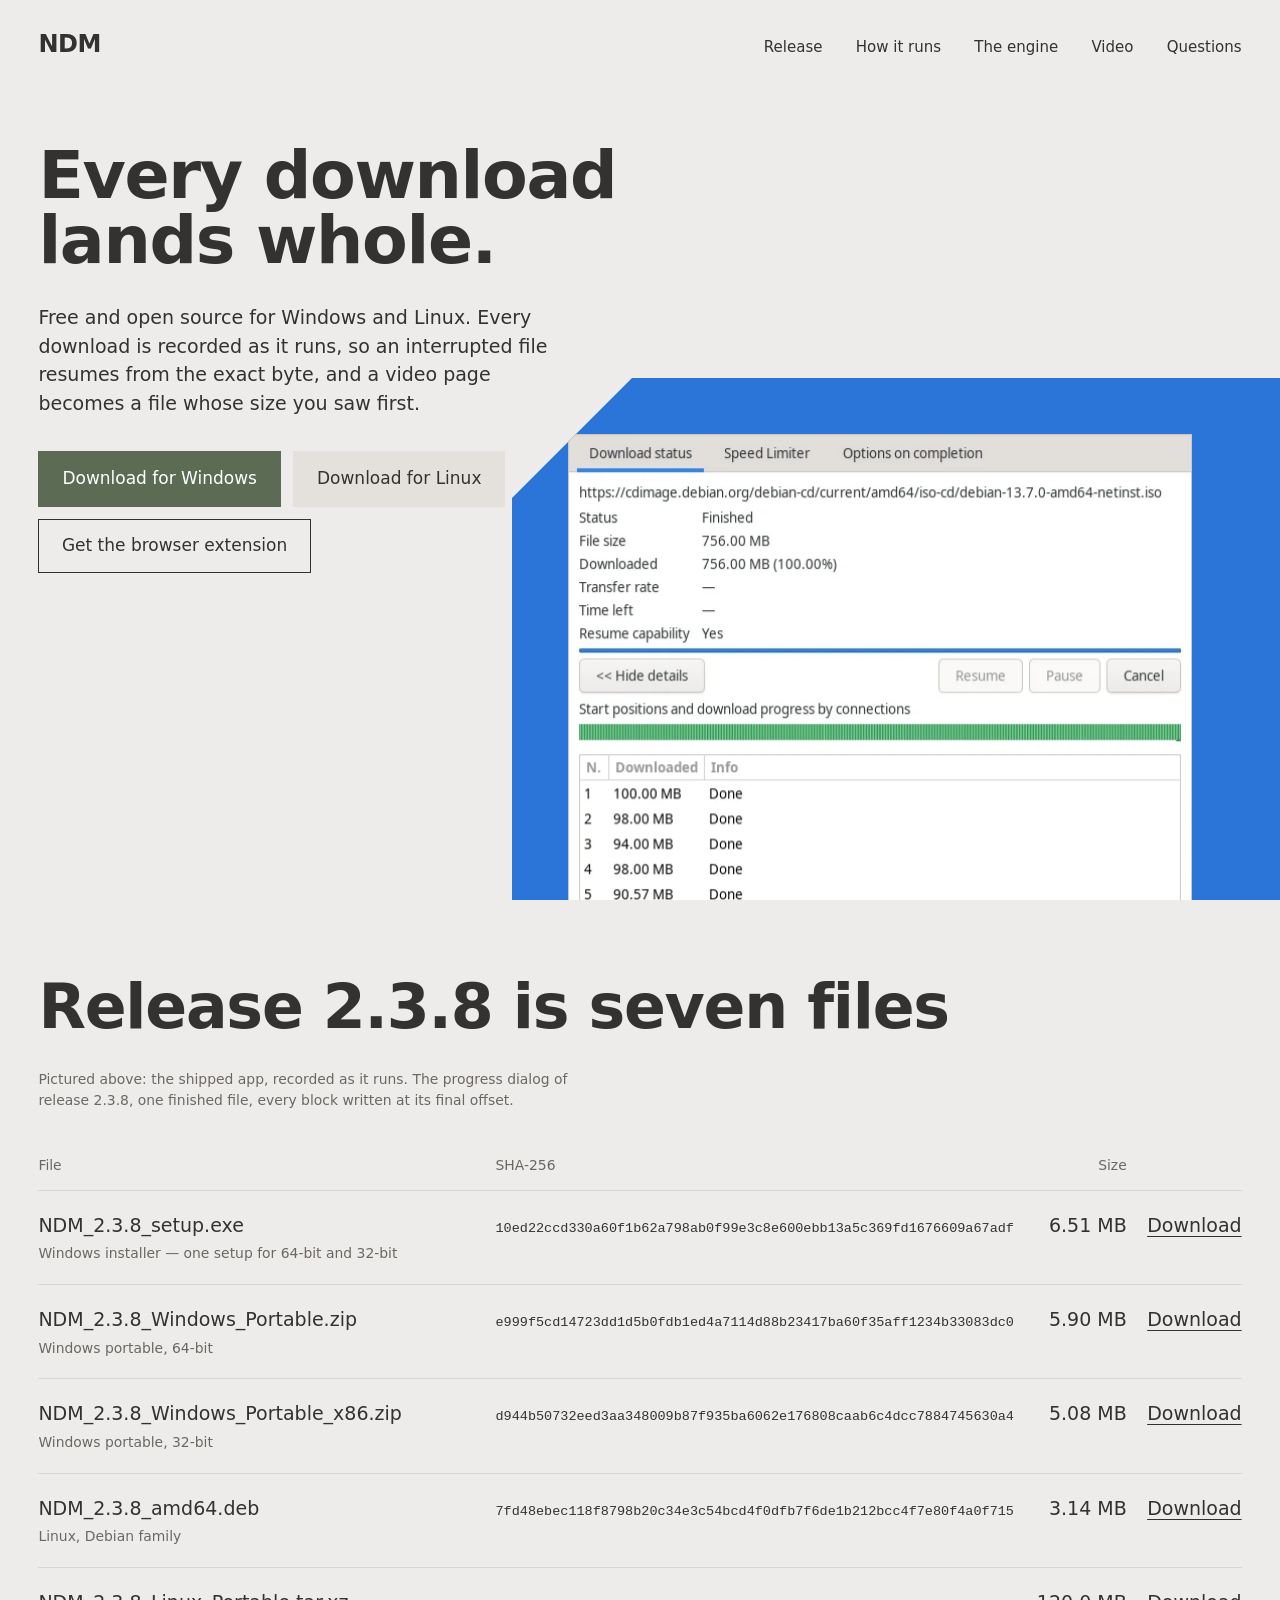
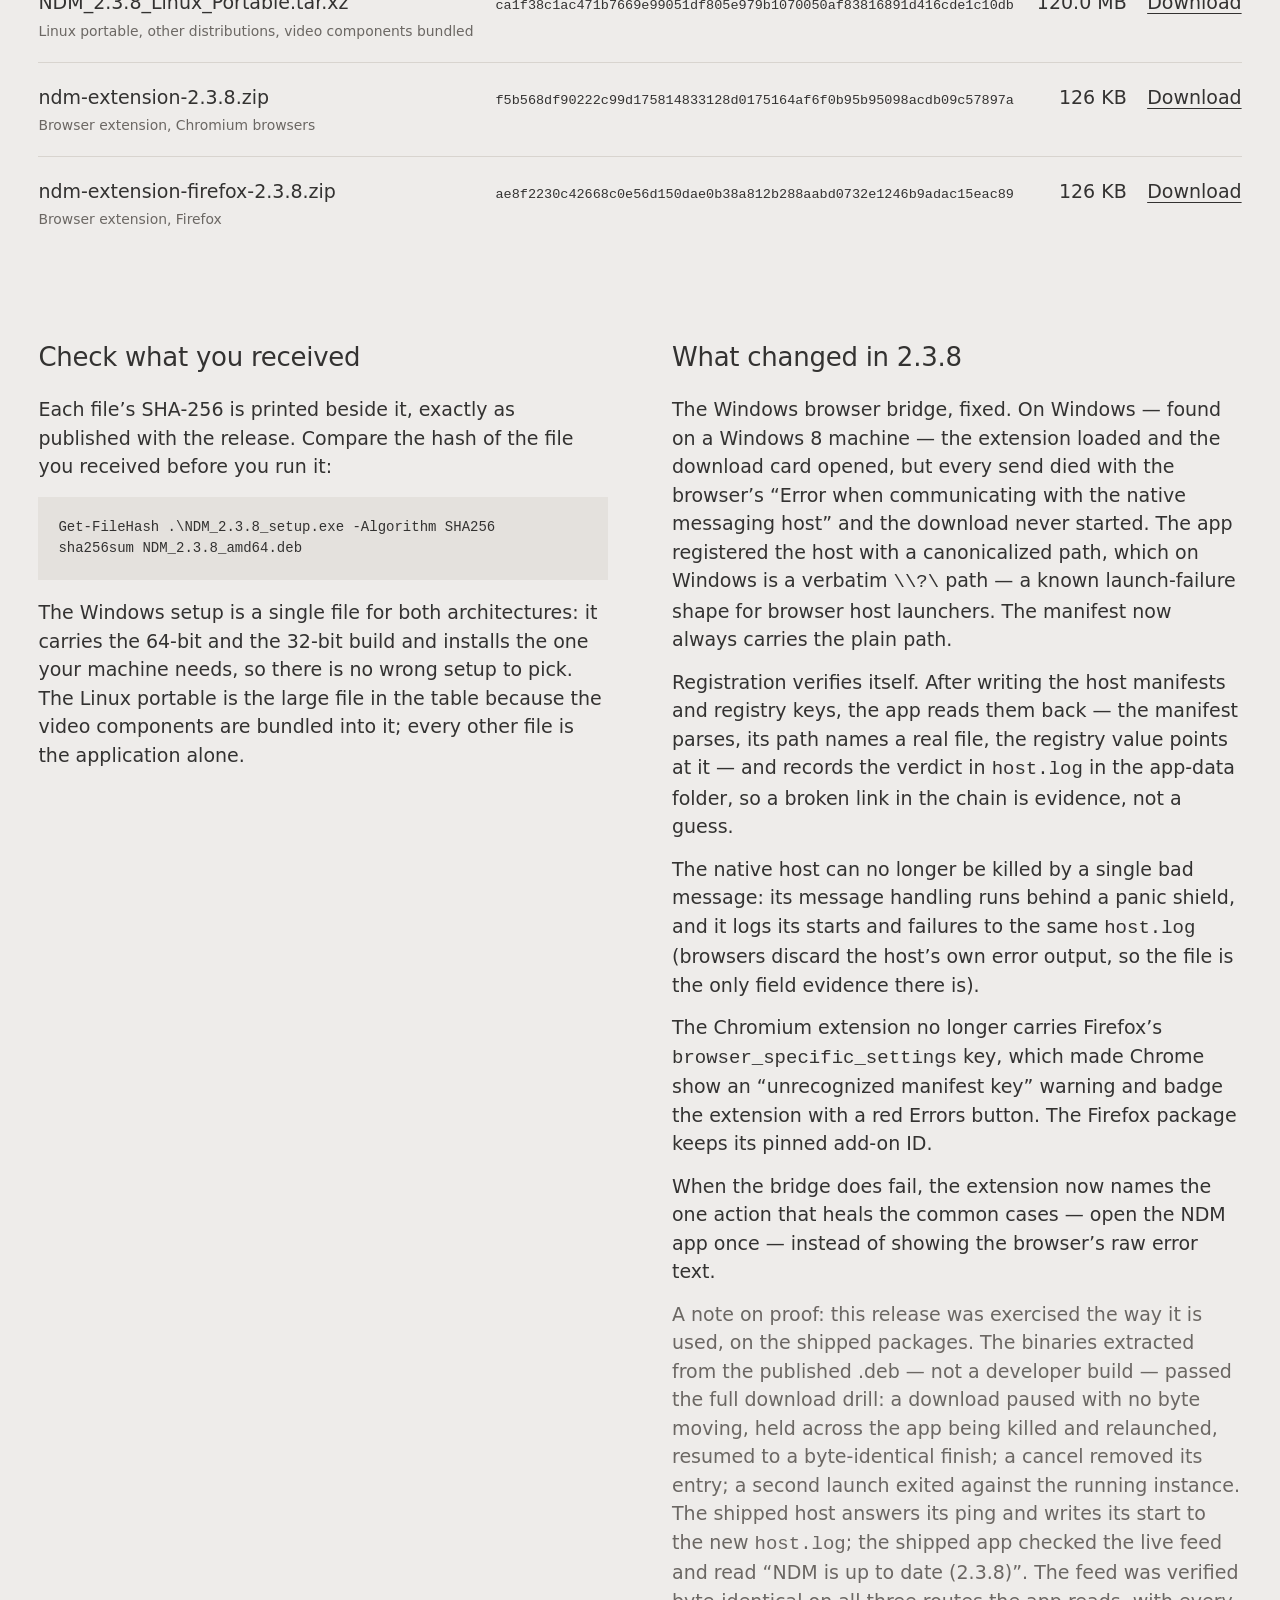
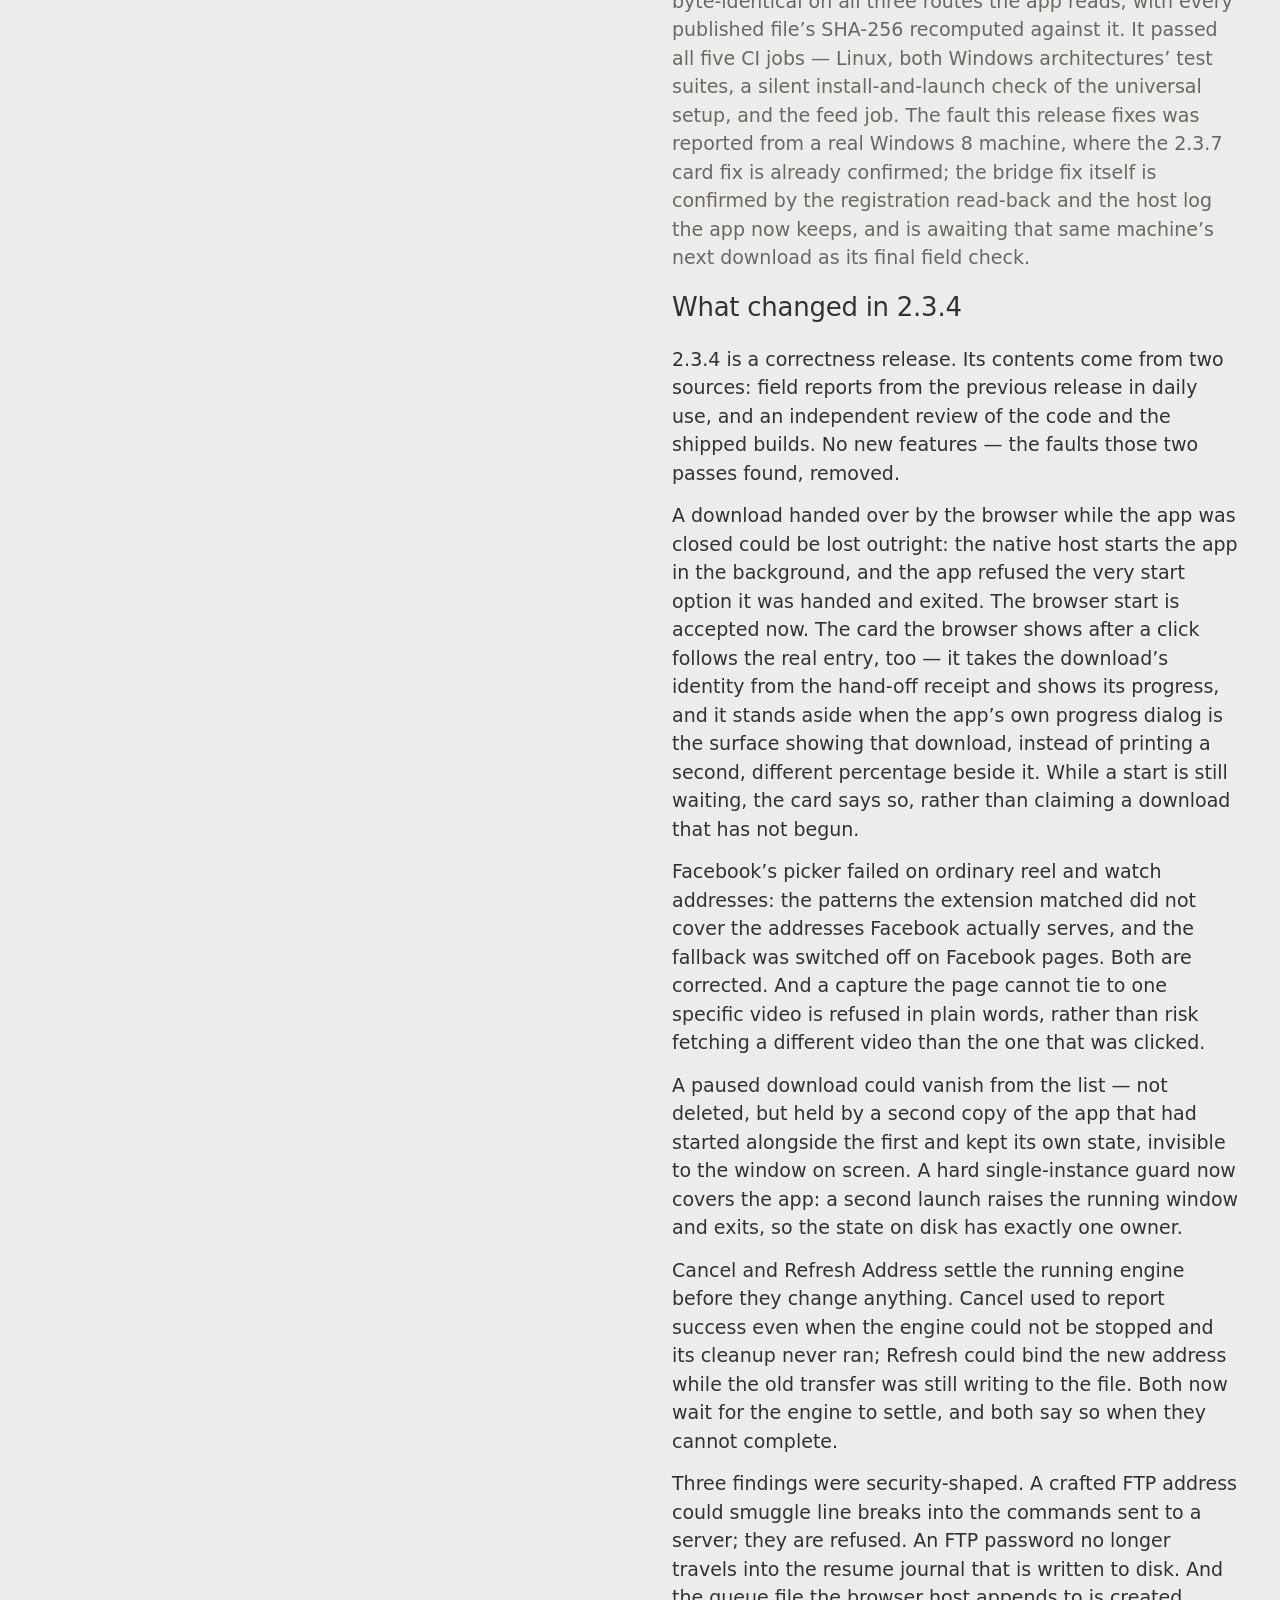
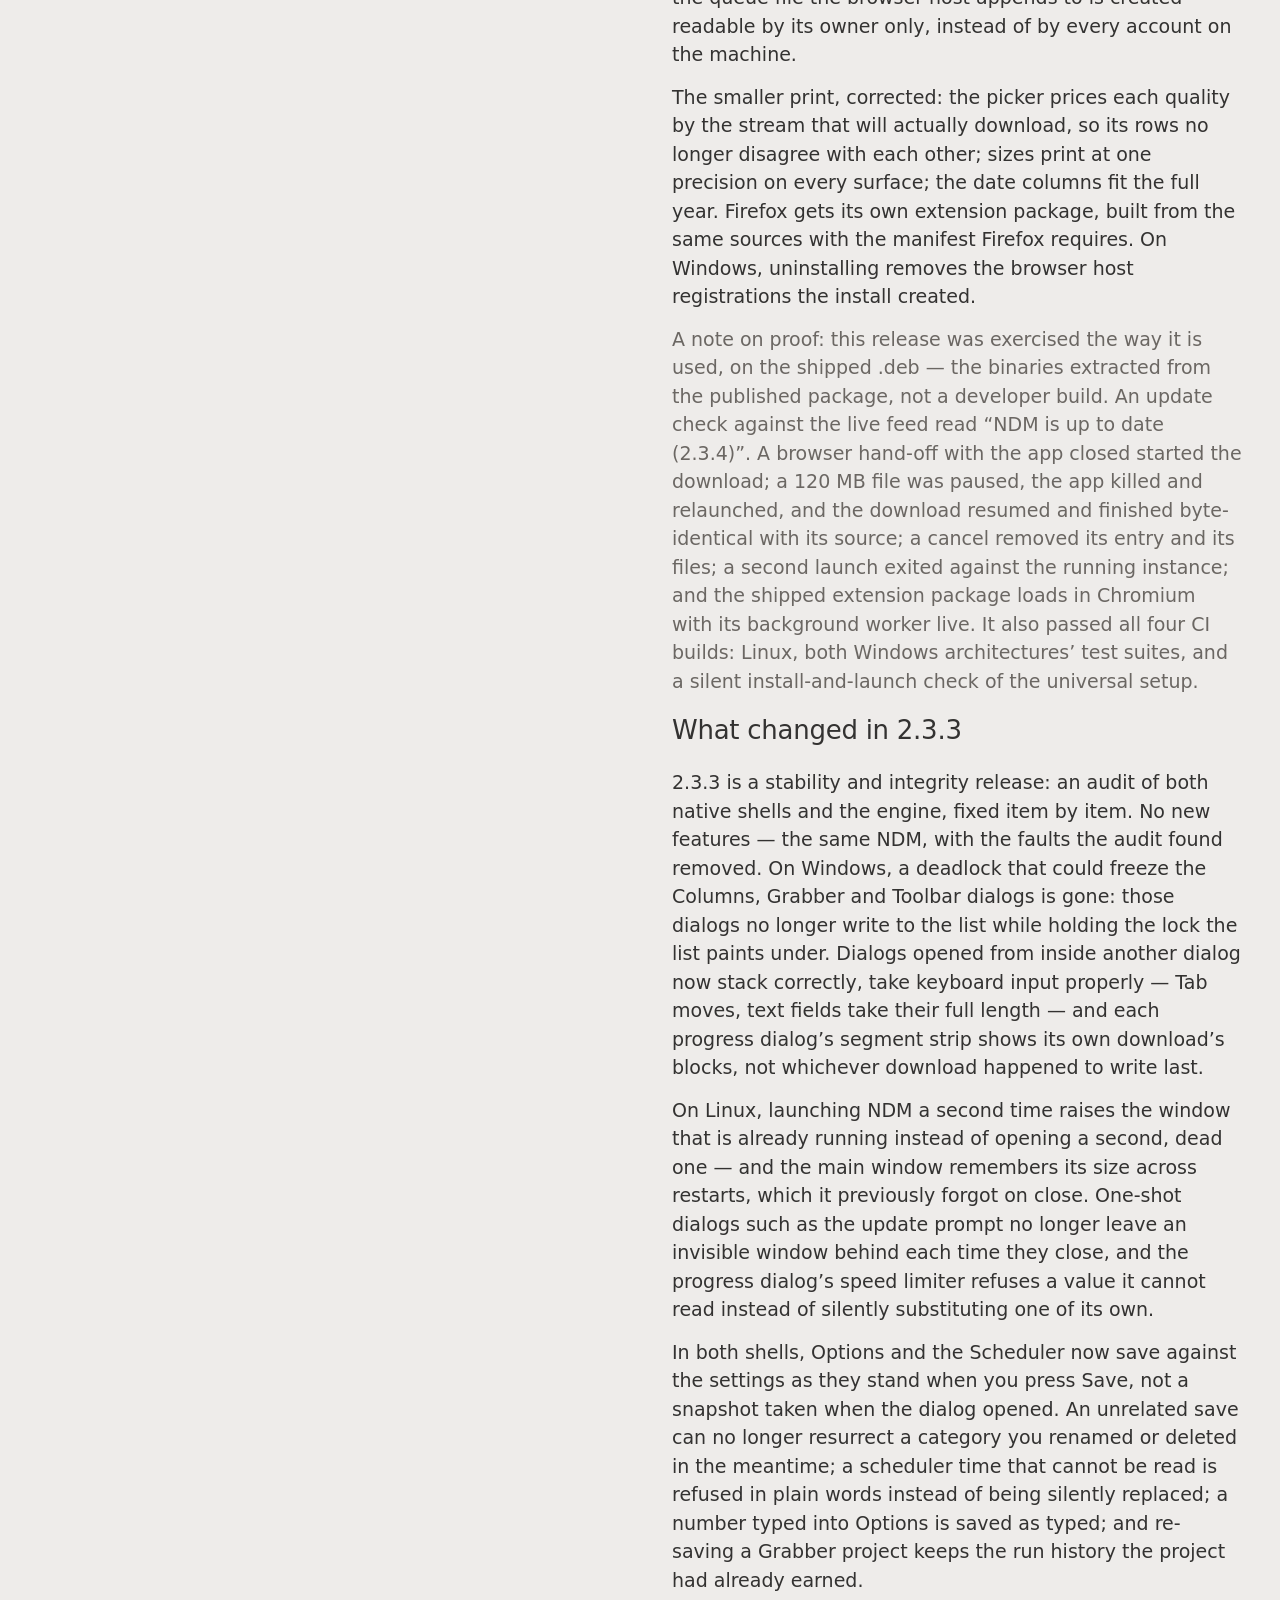
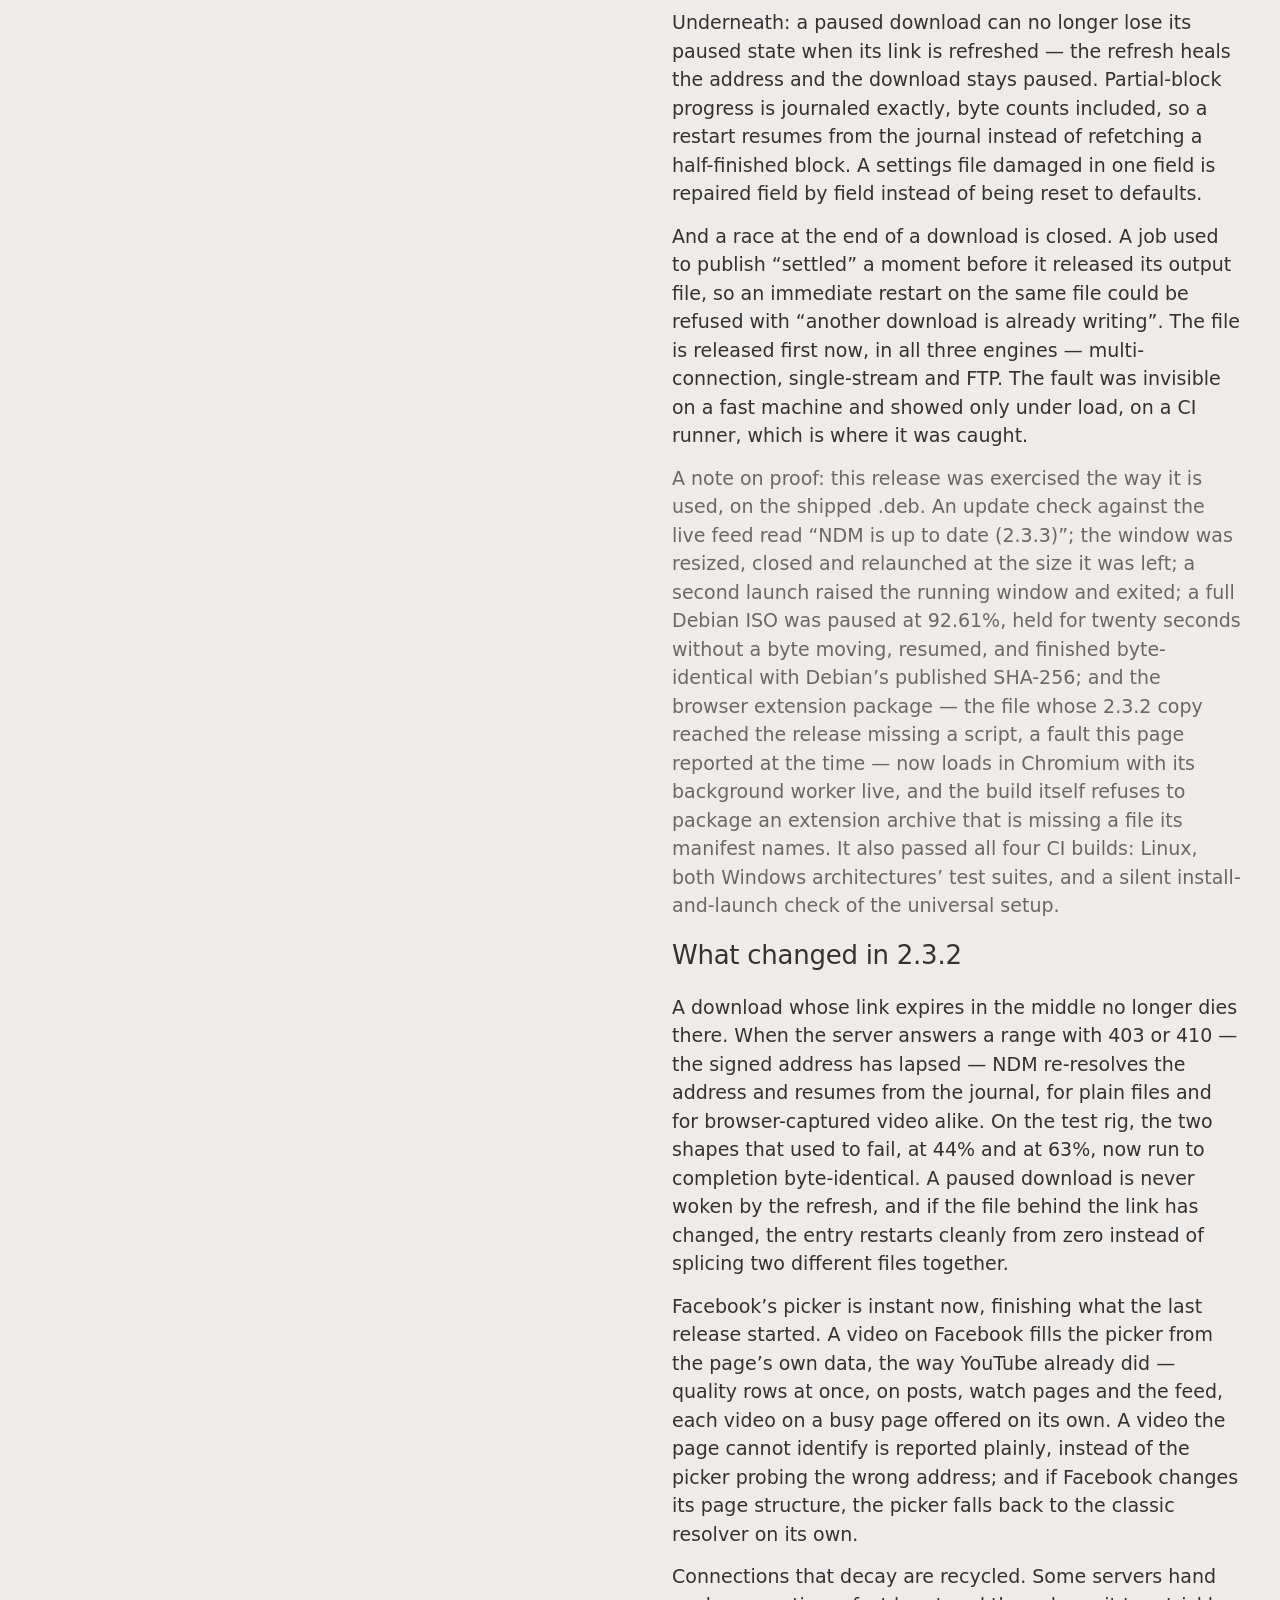
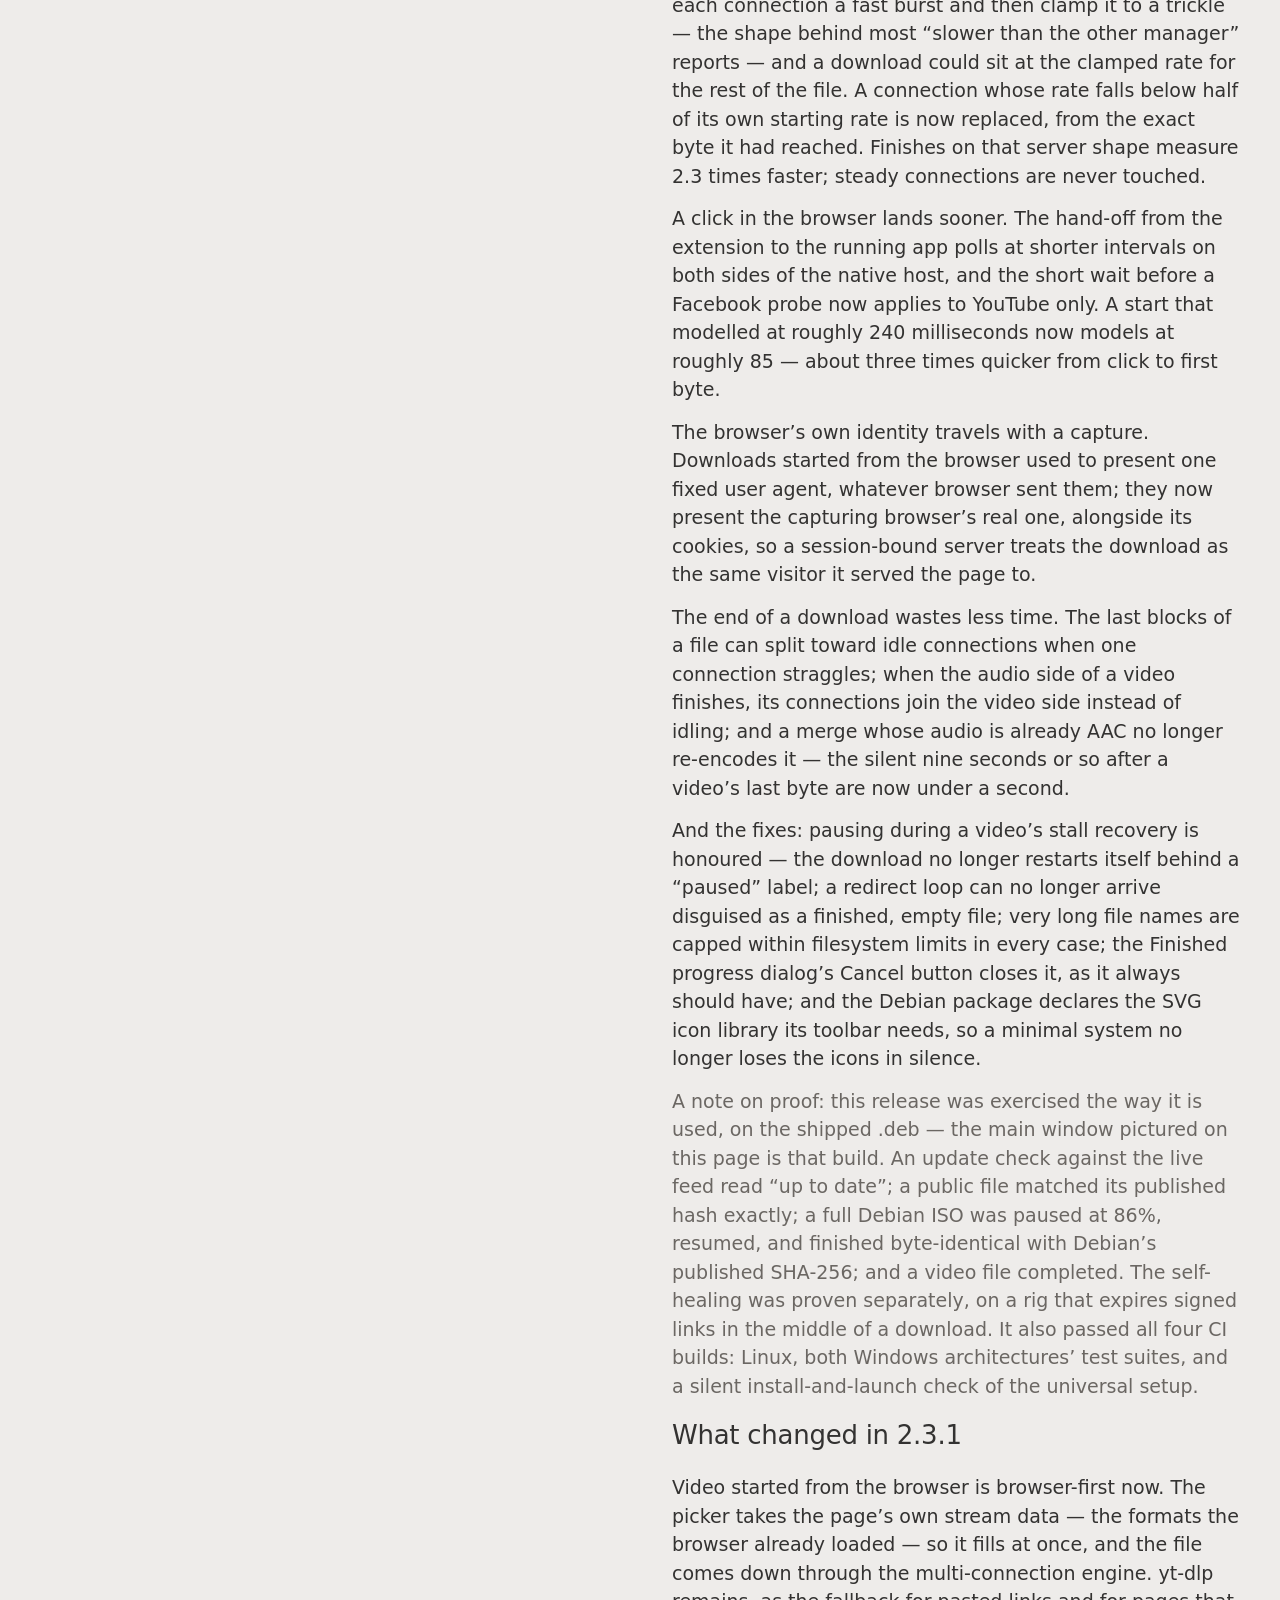
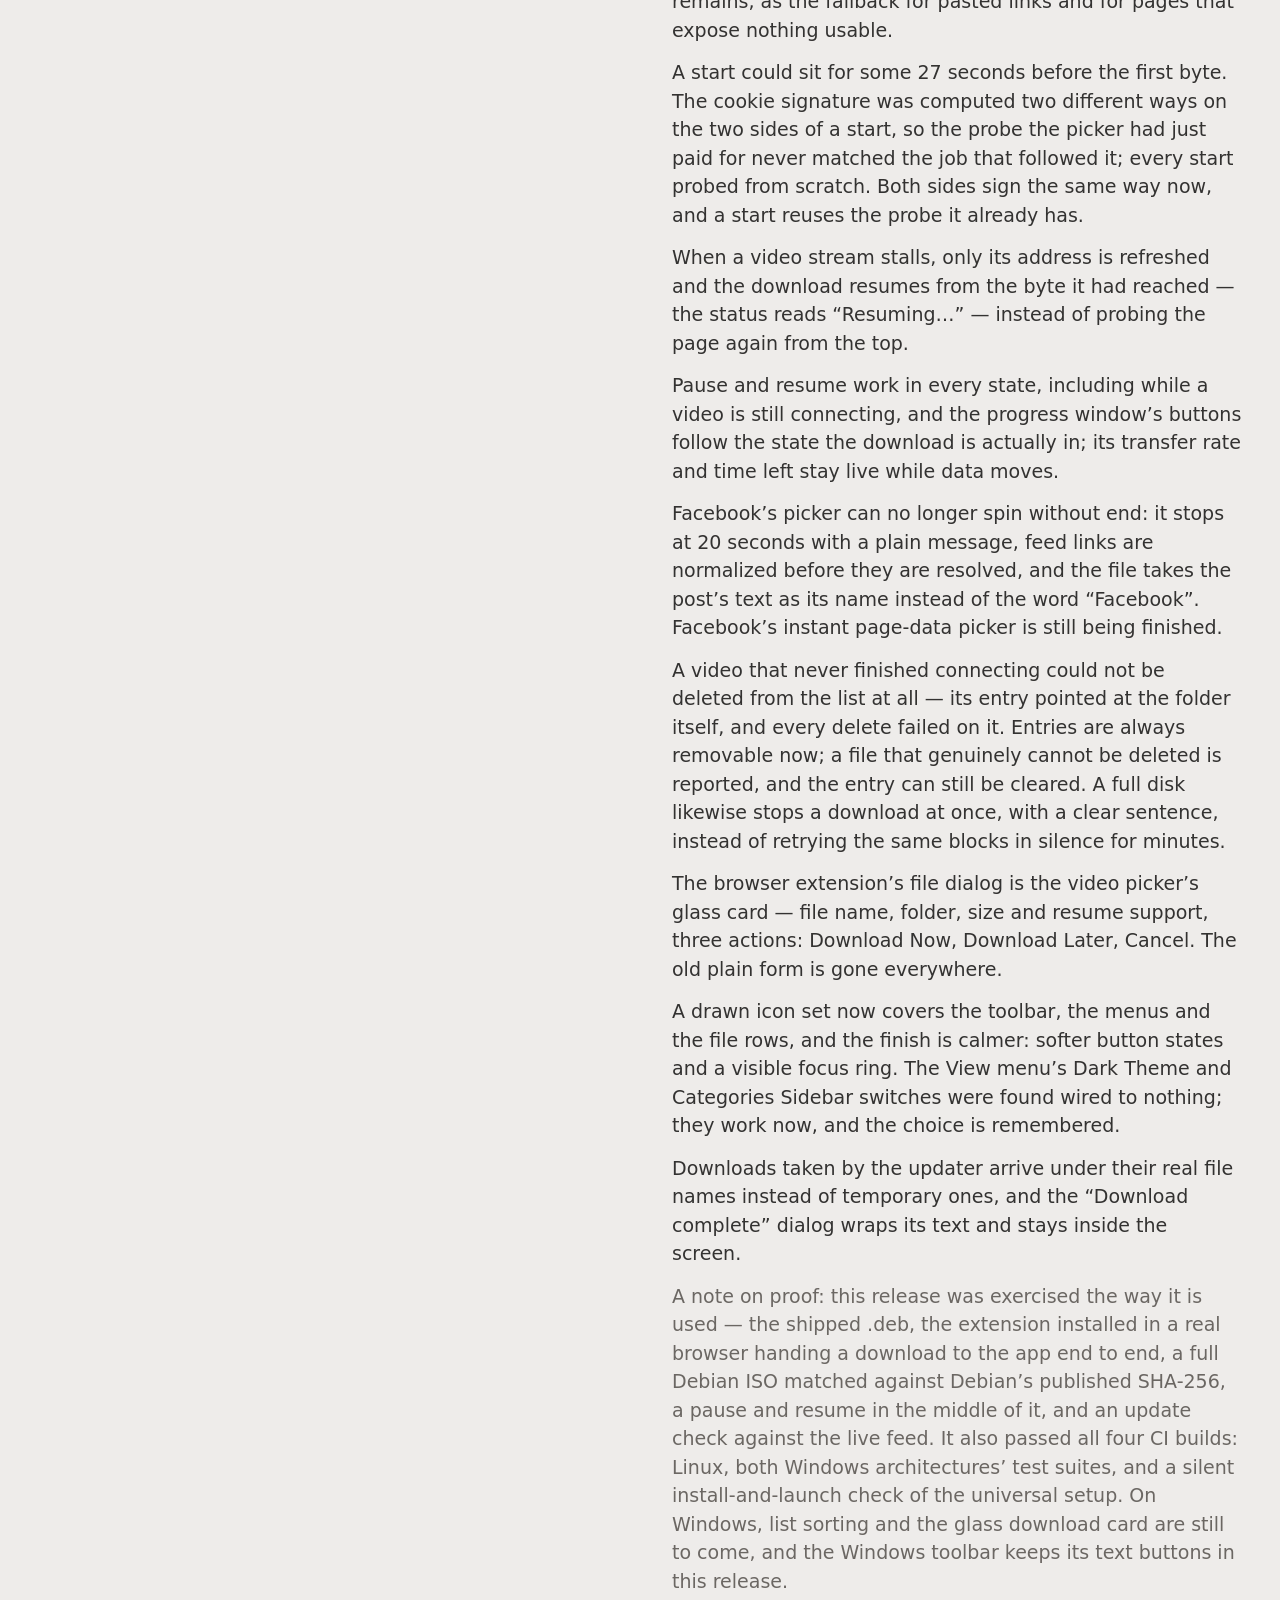
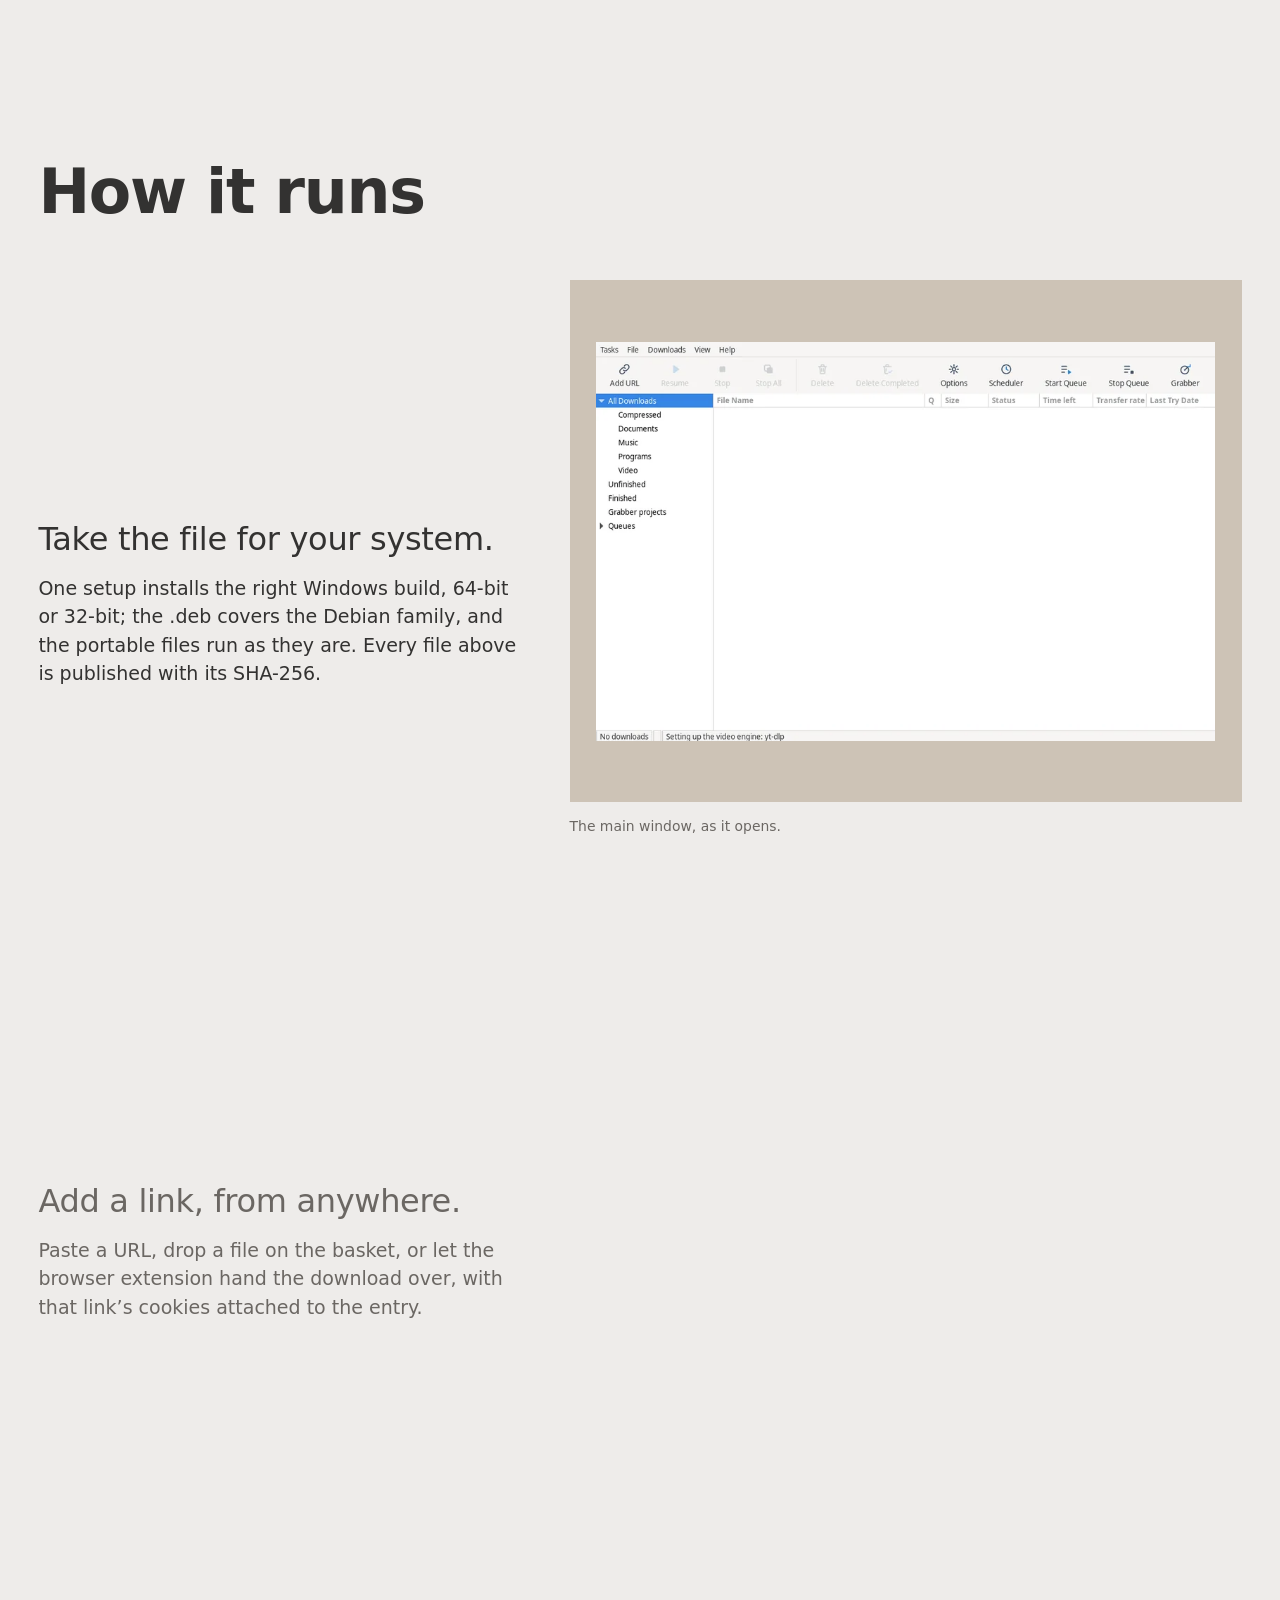
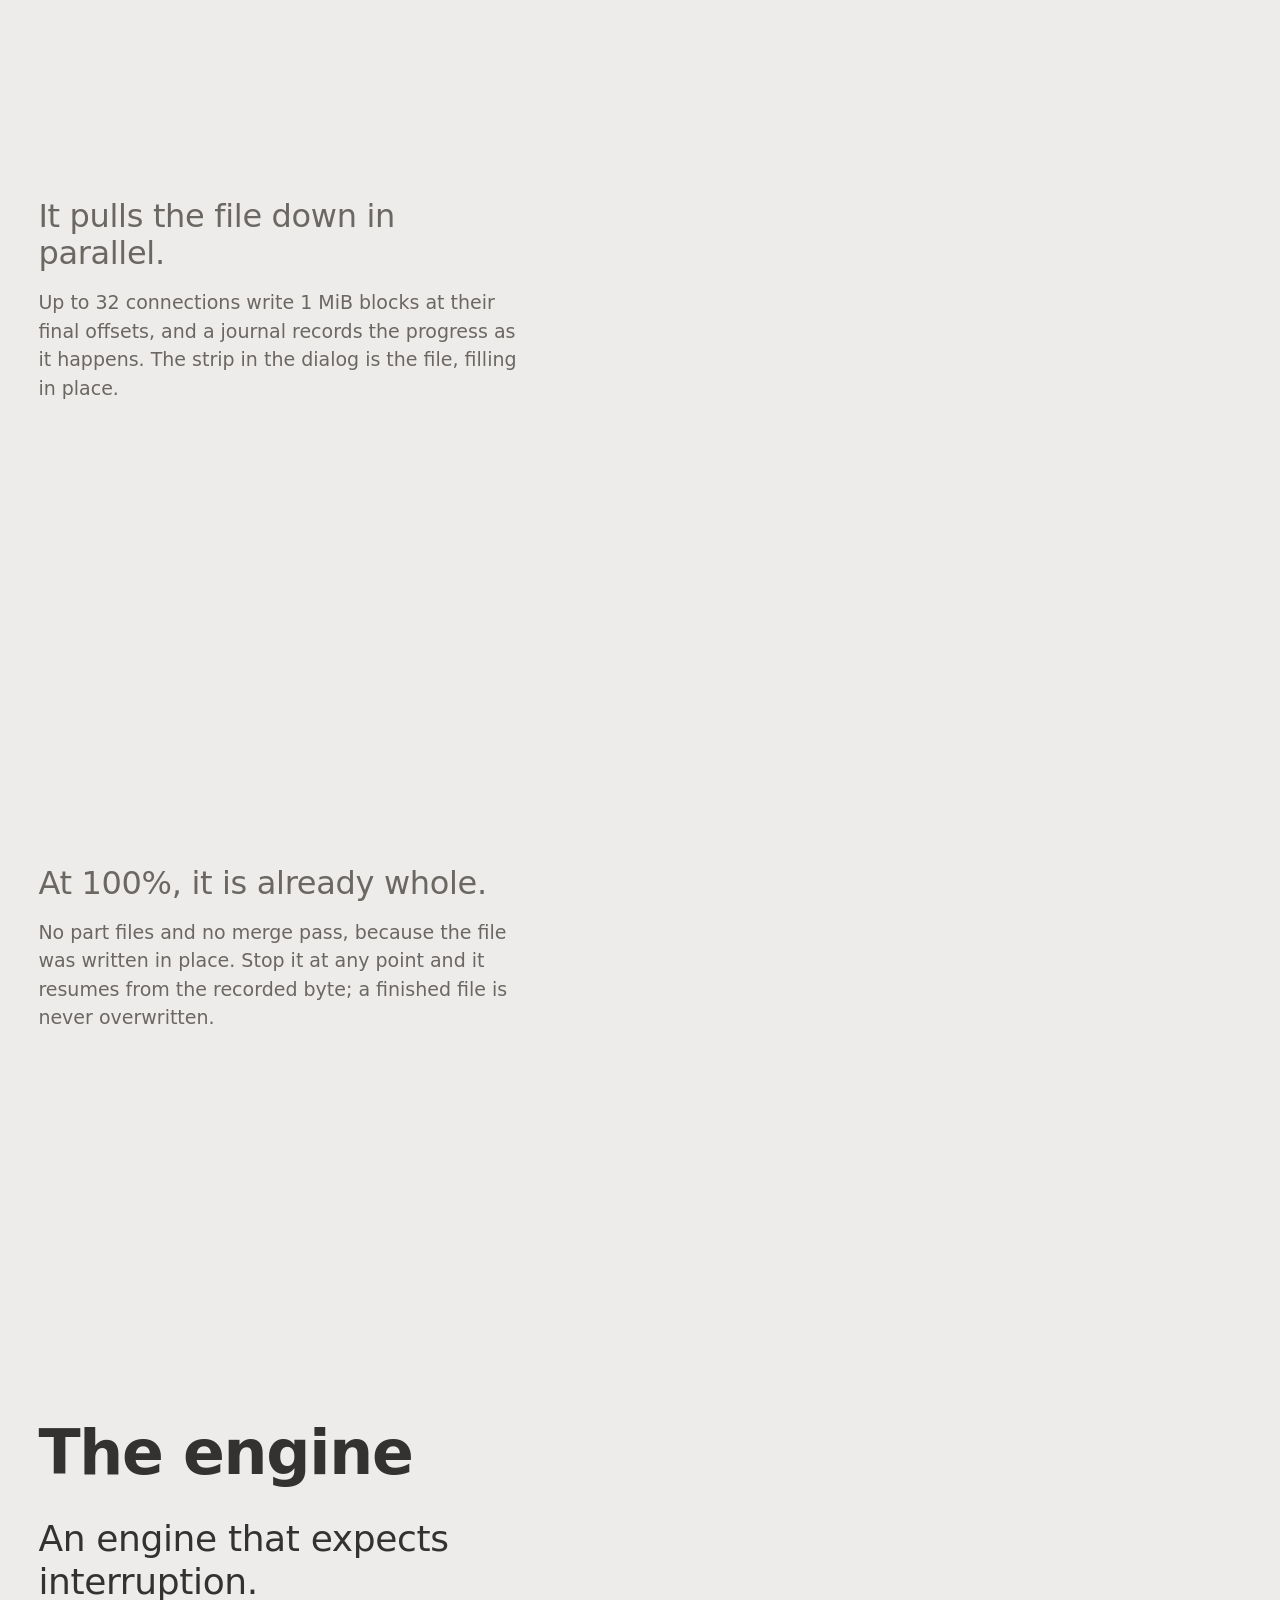
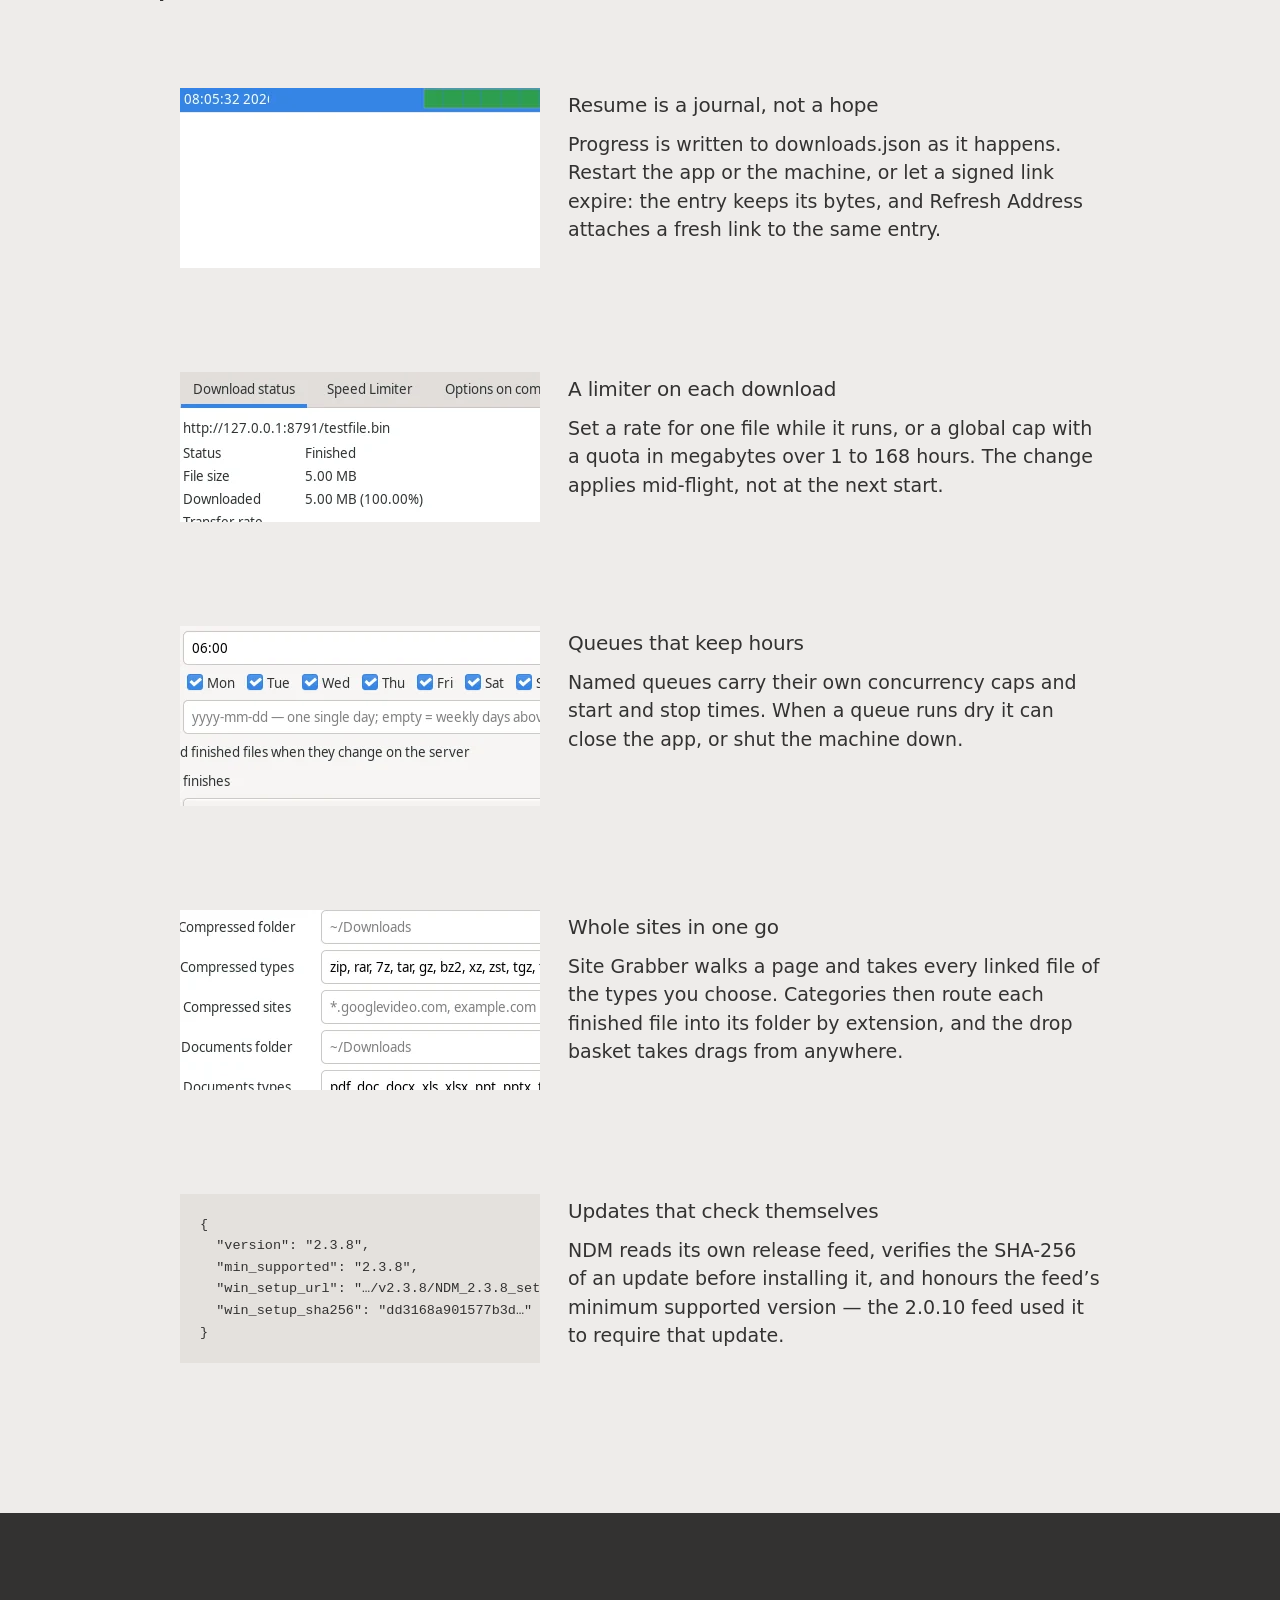
==== commit e21ee1d8: "2.3.8: Windows browser-bridge fix release — downloads table, what-changed, proof note" ====
--- a/index.html
+++ b/index.html
@@ -586,9 +586,9 @@
     <h1 class="hero-name">Every download<br>lands whole.</h1>
     <p class="hero-support">Free and open source for Windows and Linux. Every download is recorded as it runs, so an interrupted file resumes from the exact byte, and a video page becomes a file whose size you saw first.</p>
     <div class="hero-action">
-      <a class="btn" id="hero-download" href="https://github.com/JAHURULNILL/ndm/releases/download/v2.3.7/NDM_2.3.7_setup.exe">Download for Windows</a>
-      <a class="btn btn-alt" id="hero-alt" href="https://github.com/JAHURULNILL/ndm/releases/download/v2.3.7/NDM_2.3.7_amd64.deb">Download for Linux</a>
-      <a class="btn btn-ghost" href="https://github.com/JAHURULNILL/ndm/releases/download/v2.3.7/ndm-extension-2.3.7.zip">Get the browser extension</a>
+      <a class="btn" id="hero-download" href="https://github.com/JAHURULNILL/ndm/releases/download/v2.3.8/NDM_2.3.8_setup.exe">Download for Windows</a>
+      <a class="btn btn-alt" id="hero-alt" href="https://github.com/JAHURULNILL/ndm/releases/download/v2.3.8/NDM_2.3.8_amd64.deb">Download for Linux</a>
+      <a class="btn btn-ghost" href="https://github.com/JAHURULNILL/ndm/releases/download/v2.3.8/ndm-extension-2.3.8.zip">Get the browser extension</a>
     </div>
   </div>
 
@@ -602,8 +602,8 @@
 <main id="main">
 
 <section class="release" id="release">
-  <h2 class="sec-head rv">Release <span data-ver>2.3.7</span> is seven files</h2>
-  <p class="frag-cap rv">Pictured above: the shipped app, recorded as it runs. The progress dialog of release <span data-ver>2.3.7</span>, one finished file, every block written at its final offset.</p>
+  <h2 class="sec-head rv">Release <span data-ver>2.3.8</span> is seven files</h2>
+  <p class="frag-cap rv">Pictured above: the shipped app, recorded as it runs. The progress dialog of release <span data-ver>2.3.8</span>, one finished file, every block written at its final offset.</p>
 
   <div class="ftable-wrap rv">
     <table class="ftable">
@@ -612,46 +612,46 @@
       </thead>
       <tbody>
         <tr>
-          <td class="f-file"><span class="f-name">NDM_2.3.7_setup.exe</span><span class="f-kind">Windows installer — one setup for 64-bit and 32-bit</span></td>
-          <td class="f-hash"><code data-hash="win_setup">915f64aab72c4e01168c2361dc02949d2d018b38c9e7c9ffa279a32691e6ed6f</code></td>
-          <td class="f-size num">6.50 MB</td>
-          <td class="f-get"><a href="https://github.com/JAHURULNILL/ndm/releases/download/v2.3.7/NDM_2.3.7_setup.exe" data-get="win_setup">Download</a></td>
+          <td class="f-file"><span class="f-name">NDM_2.3.8_setup.exe</span><span class="f-kind">Windows installer — one setup for 64-bit and 32-bit</span></td>
+          <td class="f-hash"><code data-hash="win_setup">10ed22ccd330a60f1b62a798ab0f99e3c8e600ebb13a5c369fd1676609a67adf</code></td>
+          <td class="f-size num">6.51 MB</td>
+          <td class="f-get"><a href="https://github.com/JAHURULNILL/ndm/releases/download/v2.3.8/NDM_2.3.8_setup.exe" data-get="win_setup">Download</a></td>
         </tr>
         <tr>
-          <td class="f-file"><span class="f-name">NDM_2.3.7_Windows_Portable.zip</span><span class="f-kind">Windows portable, 64-bit</span></td>
-          <td class="f-hash"><code data-hash="win">bf37b870318df85f5a5e6fd9acda4459704fcaa50565e243bf18c6e671c03efb</code></td>
-          <td class="f-size num">5.89 MB</td>
-          <td class="f-get"><a href="https://github.com/JAHURULNILL/ndm/releases/download/v2.3.7/NDM_2.3.7_Windows_Portable.zip" data-get="win">Download</a></td>
+          <td class="f-file"><span class="f-name">NDM_2.3.8_Windows_Portable.zip</span><span class="f-kind">Windows portable, 64-bit</span></td>
+          <td class="f-hash"><code data-hash="win">e999f5cd14723dd1d5b0fdb1ed4a7114d88b23417ba60f35aff1234b33083dc0</code></td>
+          <td class="f-size num">5.90 MB</td>
+          <td class="f-get"><a href="https://github.com/JAHURULNILL/ndm/releases/download/v2.3.8/NDM_2.3.8_Windows_Portable.zip" data-get="win">Download</a></td>
         </tr>
         <tr>
-          <td class="f-file"><span class="f-name">NDM_2.3.7_Windows_Portable_x86.zip</span><span class="f-kind">Windows portable, 32-bit</span></td>
-          <td class="f-hash"><code data-hash="win_x86">5f035c697856e1eb85d23d7240e395bb9d430d09d54d710fc434f1cdcc0f68a6</code></td>
-          <td class="f-size num">5.07 MB</td>
-          <td class="f-get"><a href="https://github.com/JAHURULNILL/ndm/releases/download/v2.3.7/NDM_2.3.7_Windows_Portable_x86.zip" data-get="win_x86">Download</a></td>
+          <td class="f-file"><span class="f-name">NDM_2.3.8_Windows_Portable_x86.zip</span><span class="f-kind">Windows portable, 32-bit</span></td>
+          <td class="f-hash"><code data-hash="win_x86">d944b50732eed3aa348009b87f935ba6062e176808caab6c4dcc7884745630a4</code></td>
+          <td class="f-size num">5.08 MB</td>
+          <td class="f-get"><a href="https://github.com/JAHURULNILL/ndm/releases/download/v2.3.8/NDM_2.3.8_Windows_Portable_x86.zip" data-get="win_x86">Download</a></td>
         </tr>
         <tr>
-          <td class="f-file"><span class="f-name">NDM_2.3.7_amd64.deb</span><span class="f-kind">Linux, Debian family</span></td>
-          <td class="f-hash"><code data-hash="deb">4e9bcefd34acce7d961c98a04ebf9db4a56b233f2e718c9b936b874f1a645fec</code></td>
+          <td class="f-file"><span class="f-name">NDM_2.3.8_amd64.deb</span><span class="f-kind">Linux, Debian family</span></td>
+          <td class="f-hash"><code data-hash="deb">7fd48ebec118f8798b20c34e3c54bcd4f0dfb7f6de1b212bcc4f7e80f4a0f715</code></td>
           <td class="f-size num">3.14 MB</td>
-          <td class="f-get"><a href="https://github.com/JAHURULNILL/ndm/releases/download/v2.3.7/NDM_2.3.7_amd64.deb" data-get="deb">Download</a></td>
+          <td class="f-get"><a href="https://github.com/JAHURULNILL/ndm/releases/download/v2.3.8/NDM_2.3.8_amd64.deb" data-get="deb">Download</a></td>
         </tr>
         <tr>
-          <td class="f-file"><span class="f-name">NDM_2.3.7_Linux_Portable.tar.xz</span><span class="f-kind">Linux portable, other distributions, video components bundled</span></td>
-          <td class="f-hash"><code>752755a8b072ba72d4d60a9a811068d59d105fa5f3d912a6bc46f5f7a600b47c</code></td>
-          <td class="f-size num">119.9 MB</td>
-          <td class="f-get"><a href="https://github.com/JAHURULNILL/ndm/releases/download/v2.3.7/NDM_2.3.7_Linux_Portable.tar.xz">Download</a></td>
+          <td class="f-file"><span class="f-name">NDM_2.3.8_Linux_Portable.tar.xz</span><span class="f-kind">Linux portable, other distributions, video components bundled</span></td>
+          <td class="f-hash"><code>ca1f38c1ac471b7669e99051df805e979b1070050af83816891d416cde1c10db</code></td>
+          <td class="f-size num">120.0 MB</td>
+          <td class="f-get"><a href="https://github.com/JAHURULNILL/ndm/releases/download/v2.3.8/NDM_2.3.8_Linux_Portable.tar.xz">Download</a></td>
         </tr>
         <tr>
-          <td class="f-file"><span class="f-name">ndm-extension-2.3.7.zip</span><span class="f-kind">Browser extension, Chromium browsers</span></td>
-          <td class="f-hash"><code data-hash="ext">9adafa4d96e9169fc05ac071fcd0f2945d0b77782d39eb3956b2e3d80d1eb4a5</code></td>
+          <td class="f-file"><span class="f-name">ndm-extension-2.3.8.zip</span><span class="f-kind">Browser extension, Chromium browsers</span></td>
+          <td class="f-hash"><code data-hash="ext">f5b568df90222c99d175814833128d0175164af6f0b95b95098acdb09c57897a</code></td>
           <td class="f-size num">126 KB</td>
-          <td class="f-get"><a href="https://github.com/JAHURULNILL/ndm/releases/download/v2.3.7/ndm-extension-2.3.7.zip">Download</a></td>
+          <td class="f-get"><a href="https://github.com/JAHURULNILL/ndm/releases/download/v2.3.8/ndm-extension-2.3.8.zip">Download</a></td>
         </tr>
         <tr>
-          <td class="f-file"><span class="f-name">ndm-extension-firefox-2.3.7.zip</span><span class="f-kind">Browser extension, Firefox</span></td>
-          <td class="f-hash"><code>6eab23b33191fe83fd93f912ee188edcef4914159edba9c28d62188060ceebee</code></td>
-          <td class="f-size num">125 KB</td>
-          <td class="f-get"><a href="https://github.com/JAHURULNILL/ndm/releases/download/v2.3.7/ndm-extension-firefox-2.3.7.zip">Download</a></td>
+          <td class="f-file"><span class="f-name">ndm-extension-firefox-2.3.8.zip</span><span class="f-kind">Browser extension, Firefox</span></td>
+          <td class="f-hash"><code>ae8f2230c42668c0e56d150dae0b38a812b288aabd0732e1246b9adac15eac89</code></td>
+          <td class="f-size num">126 KB</td>
+          <td class="f-get"><a href="https://github.com/JAHURULNILL/ndm/releases/download/v2.3.8/ndm-extension-firefox-2.3.8.zip">Download</a></td>
         </tr>
       </tbody>
     </table>
@@ -661,18 +661,20 @@
     <div class="verify rv">
       <h3>Check what you received</h3>
       <p>Each file&rsquo;s SHA-256 is printed beside it, exactly as published with the release. Compare the hash of the file you received before you run it:</p>
-      <pre><code>Get-FileHash .\NDM_2.3.7_setup.exe -Algorithm SHA256
-sha256sum NDM_2.3.7_amd64.deb</code></pre>
+      <pre><code>Get-FileHash .\NDM_2.3.8_setup.exe -Algorithm SHA256
+sha256sum NDM_2.3.8_amd64.deb</code></pre>
       <p>The Windows setup is a single file for both architectures: it carries the 64-bit and the 32-bit build and installs the one your machine needs, so there is no wrong setup to pick. The Linux portable is the large file in the table because the video components are bundled into it; every other file is the application alone.</p>
     </div>
     <div class="changed rv">
-      <h3>What changed in <span data-ver>2.3.7</span></h3>
+      <h3>What changed in <span data-ver>2.3.8</span></h3>
       <ul>
-        <li>Update checks no longer wait for the app to be opened. NDM now registers a small check with the operating system at sign-in — an autostart entry on Linux, a scheduled task on Windows installer builds — so a new release is announced even while NDM is closed.</li>
-        <li>The announcement is a single centered window in the app&rsquo;s glass finish: the new version, the version you are running, and the release notes, with Update Now and Later. Update Now downloads and installs in that same window, with progress, and reopens NDM when it finishes — the same install machinery the in-app updater has always used, not a second path. Later dismisses that version for 24 hours, not forever. If NDM is already running when the check fires, the checker stays silent and the in-app offer owns the announcement.</li>
-        <li>The browser download card could outgrow small screens: on a 1366&times;768 display at 125% scaling the card stood 602&nbsp;px tall in a content area about 500&nbsp;px high, and its Download button sat off-screen with no way to reach it. The card now caps at the screen&rsquo;s height, its middle scrolls, and the action bar stays pinned at the bottom at every window size.</li>
+        <li>The Windows browser bridge, fixed. On Windows — found on a Windows 8 machine — the extension loaded and the download card opened, but every send died with the browser&rsquo;s &ldquo;Error when communicating with the native messaging host&rdquo; and the download never started. The app registered the host with a canonicalized path, which on Windows is a verbatim <code>\\?\</code> path — a known launch-failure shape for browser host launchers. The manifest now always carries the plain path.</li>
+        <li>Registration verifies itself. After writing the host manifests and registry keys, the app reads them back — the manifest parses, its path names a real file, the registry value points at it — and records the verdict in <code>host.log</code> in the app-data folder, so a broken link in the chain is evidence, not a guess.</li>
+        <li>The native host can no longer be killed by a single bad message: its message handling runs behind a panic shield, and it logs its starts and failures to the same <code>host.log</code> (browsers discard the host&rsquo;s own error output, so the file is the only field evidence there is).</li>
+        <li>The Chromium extension no longer carries Firefox&rsquo;s <code>browser_specific_settings</code> key, which made Chrome show an &ldquo;unrecognized manifest key&rdquo; warning and badge the extension with a red Errors button. The Firefox package keeps its pinned add-on ID.</li>
+        <li>When the bridge does fail, the extension now names the one action that heals the common cases — open the NDM app once — instead of showing the browser&rsquo;s raw error text.</li>
       </ul>
-      <p class="changed-note">A note on proof: this release was exercised the way it is used, on the shipped packages. The binaries extracted from the published .deb — not a developer build — passed the full download drill: a download paused with no byte moving, held across the app being killed and relaunched, resumed to a byte-identical finish; a cancel removed its entry; a second launch exited against the running instance. The shipped app checked the live feed and read &ldquo;NDM is up to date (2.3.7)&rdquo;, and the background checker, run beside a running app, left it silently alone. The feed was verified byte-identical on all three routes the app reads, with every published file&rsquo;s SHA-256 recomputed against it. It also passed all five CI jobs: Linux, both Windows architectures&rsquo; test suites, a silent install-and-launch check of the universal setup, and the feed job that publishes this release&rsquo;s update file.</p>
+      <p class="changed-note">A note on proof: this release was exercised the way it is used, on the shipped packages. The binaries extracted from the published .deb — not a developer build — passed the full download drill: a download paused with no byte moving, held across the app being killed and relaunched, resumed to a byte-identical finish; a cancel removed its entry; a second launch exited against the running instance. The shipped host answers its ping and writes its start to the new <code>host.log</code>; the shipped app checked the live feed and read &ldquo;NDM is up to date (2.3.8)&rdquo;. The feed was verified byte-identical on all three routes the app reads, with every published file&rsquo;s SHA-256 recomputed against it. It passed all five CI jobs — Linux, both Windows architectures&rsquo; test suites, a silent install-and-launch check of the universal setup, and the feed job. The fault this release fixes was reported from a real Windows 8 machine, where the 2.3.7 card fix is already confirmed; the bridge fix itself is confirmed by the registration read-back and the host log the app now keeps, and is awaiting that same machine&rsquo;s next download as its final field check.</p>
       <h3>What changed in 2.3.4</h3>
       <ul>
         <li>2.3.4 is a correctness release. Its contents come from two sources: field reports from the previous release in daily use, and an independent review of the code and the shipped builds. No new features — the faults those two passes found, removed.</li>
@@ -792,9 +794,9 @@
 
   <div class="mod rv">
     <figure class="mod-panel mod-panel-code"><pre><code>{
-  "version": "2.3.7",
-  "min_supported": "2.3.7",
-  "win_setup_url": "…/v2.3.7/NDM_2.3.7_setup.exe",
+  "version": "2.3.8",
+  "min_supported": "2.3.8",
+  "win_setup_url": "…/v2.3.8/NDM_2.3.8_setup.exe",
   "win_setup_sha256": "dd3168a901577b3d…"
 }</code></pre></figure>
     <div class="mod-text">
@@ -876,7 +878,7 @@
 </section>
 
 <section class="cta">
-  <p class="cta-statement rv">Windows, or Linux — take release <span data-ver>2.3.7</span> as <a class="cta-btn cta-btn-a" href="https://github.com/JAHURULNILL/ndm/releases/download/v2.3.7/NDM_2.3.7_setup.exe">the Windows setup</a> or <a class="cta-btn cta-btn-b" href="https://github.com/JAHURULNILL/ndm/releases/download/v2.3.7/NDM_2.3.7_amd64.deb">the Linux .deb</a>, and <a class="cta-btn cta-btn-c" href="https://github.com/JAHURULNILL/ndm/releases/download/v2.3.7/ndm-extension-2.3.7.zip">the browser extension</a> with either.</p>
+  <p class="cta-statement rv">Windows, or Linux — take release <span data-ver>2.3.8</span> as <a class="cta-btn cta-btn-a" href="https://github.com/JAHURULNILL/ndm/releases/download/v2.3.8/NDM_2.3.8_setup.exe">the Windows setup</a> or <a class="cta-btn cta-btn-b" href="https://github.com/JAHURULNILL/ndm/releases/download/v2.3.8/NDM_2.3.8_amd64.deb">the Linux .deb</a>, and <a class="cta-btn cta-btn-c" href="https://github.com/JAHURULNILL/ndm/releases/download/v2.3.8/ndm-extension-2.3.8.zip">the browser extension</a> with either.</p>
   <p class="cta-after rv">Either way it is served from the release feed, and the hashes in the table above are how you check what arrived.</p>
 </section>
 
@@ -901,14 +903,14 @@
       <p class="ft-time" id="dhaka-time">Bangladesh Standard Time</p>
     </div>
     <div class="ft ft-ver">
-      <p class="ft-ver-n">Release <span data-ver>2.3.7</span></p>
+      <p class="ft-ver-n">Release <span data-ver>2.3.8</span></p>
       <p class="ft-ver-note">Six files, each published with its SHA-256, and one installer for both Windows architectures.</p>
     </div>
   </div>
   <div class="ft-row ft-row2">
     <div class="ft ft-mark" aria-hidden="true">NDM</div>
-    <a class="ft ft-get" id="footer-download" href="https://github.com/JAHURULNILL/ndm/releases/download/v2.3.7/NDM_2.3.7_setup.exe">
-      <span class="ft-get-text">Download NDM <span data-ver>2.3.7</span></span>
+    <a class="ft ft-get" id="footer-download" href="https://github.com/JAHURULNILL/ndm/releases/download/v2.3.8/NDM_2.3.8_setup.exe">
+      <span class="ft-get-text">Download NDM <span data-ver>2.3.8</span></span>
       <svg class="ft-arrow" viewBox="0 0 24 24" width="44" height="44" aria-hidden="true"><path d="M4 12h15M13 5l7 7-7 7" fill="none" stroke="currentColor" stroke-width="2.4"/></svg>
     </a>
   </div>
